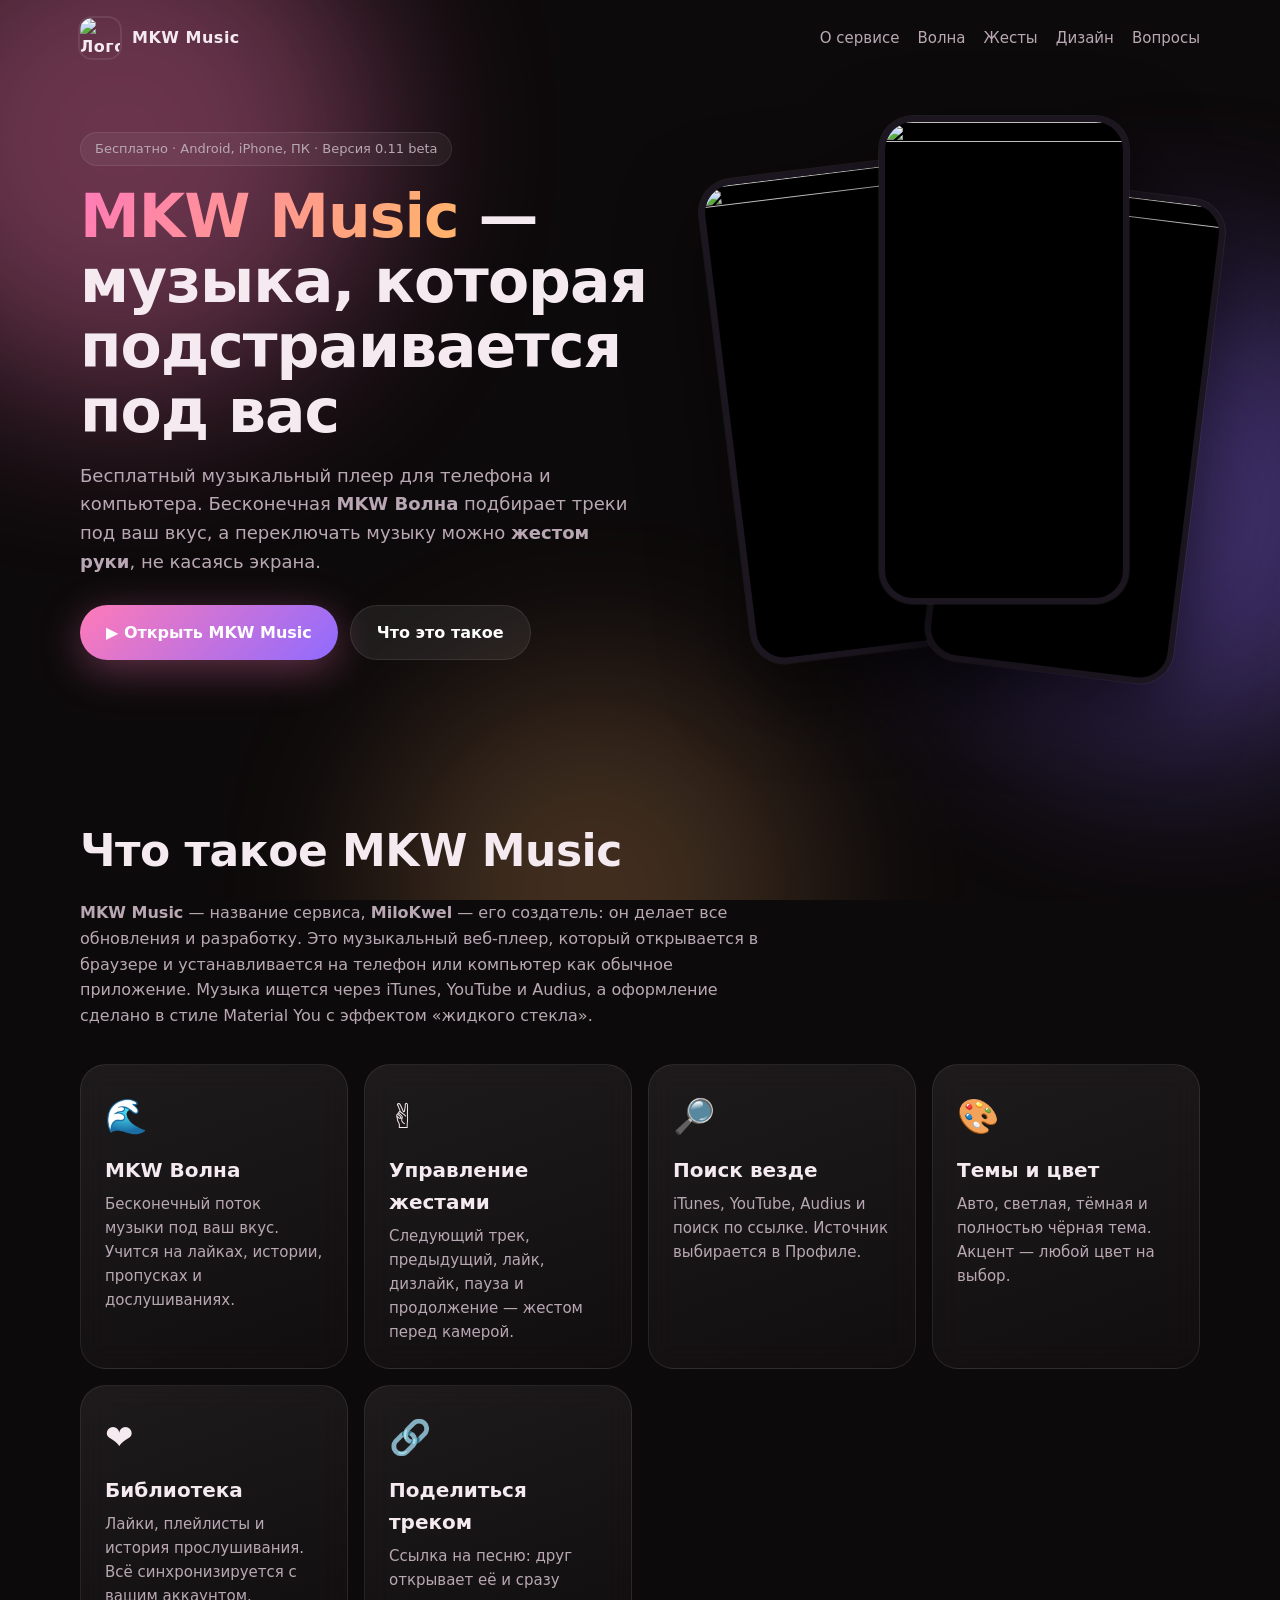
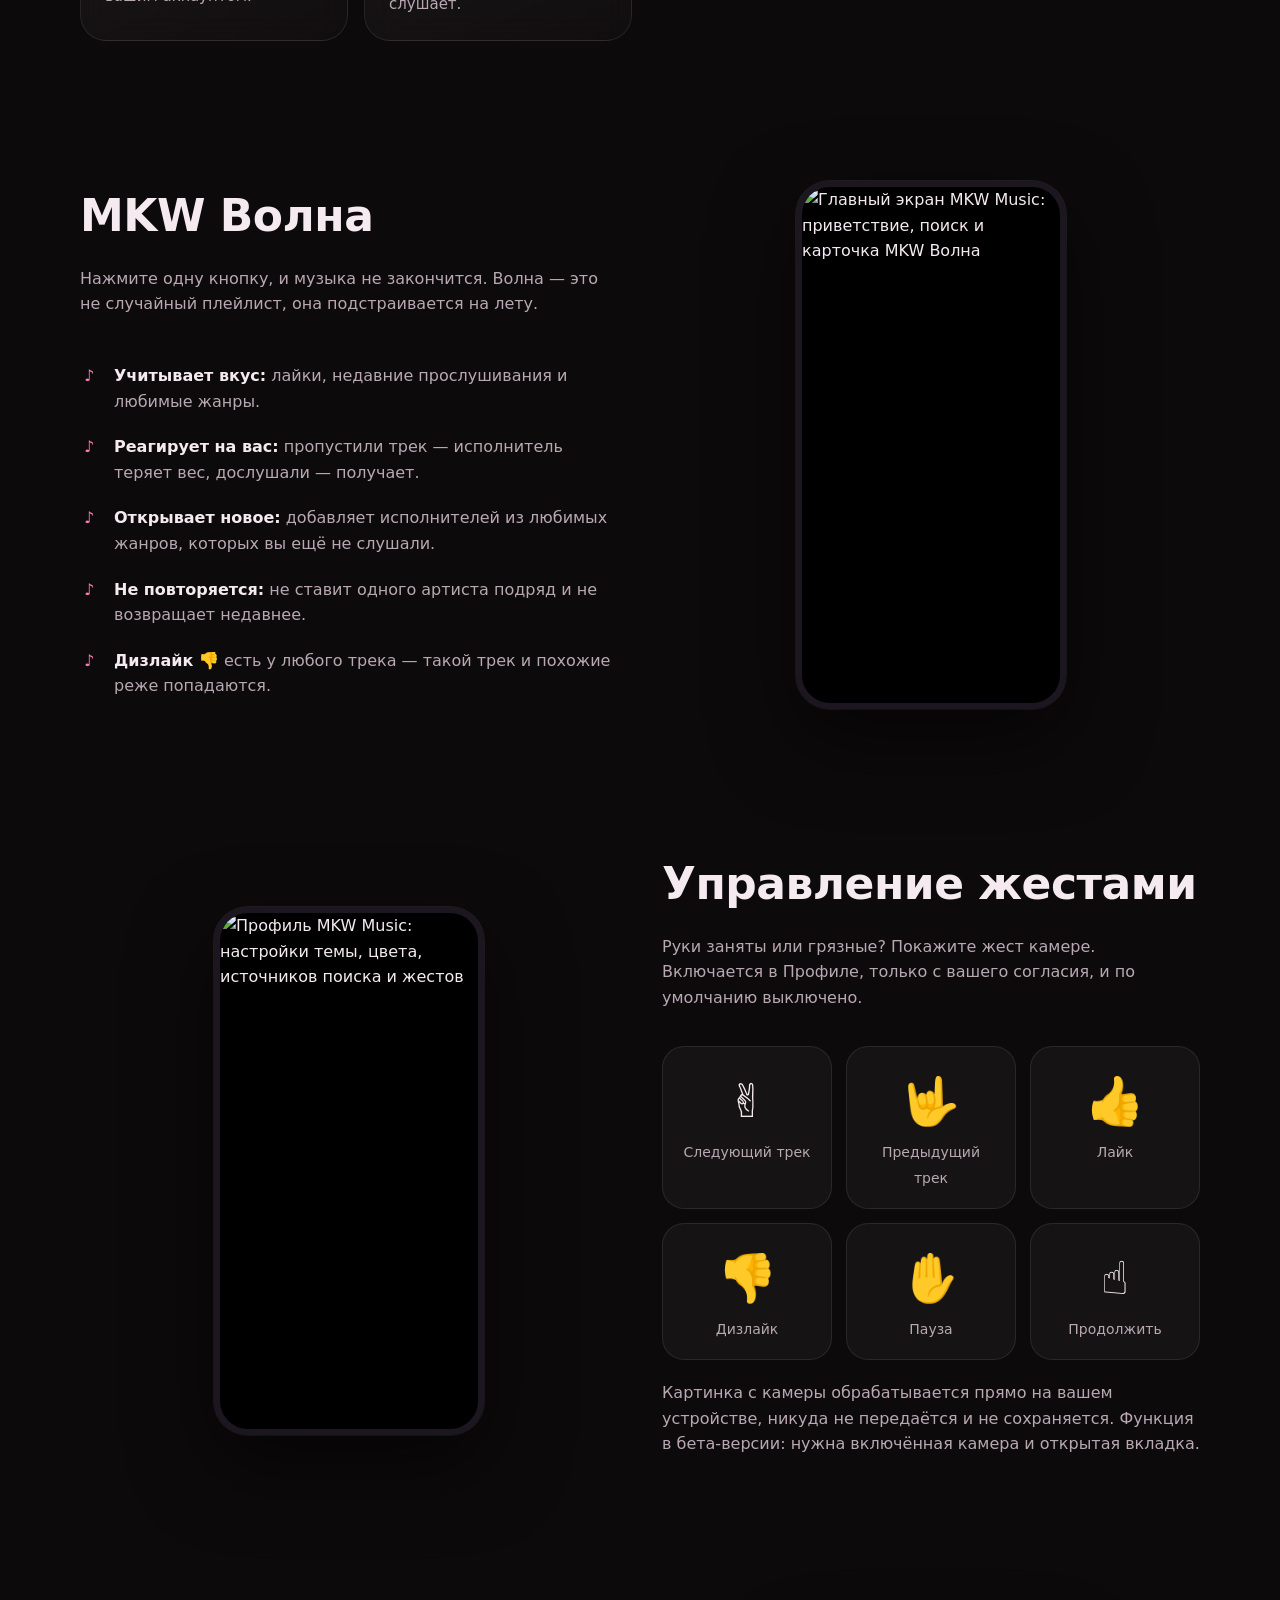
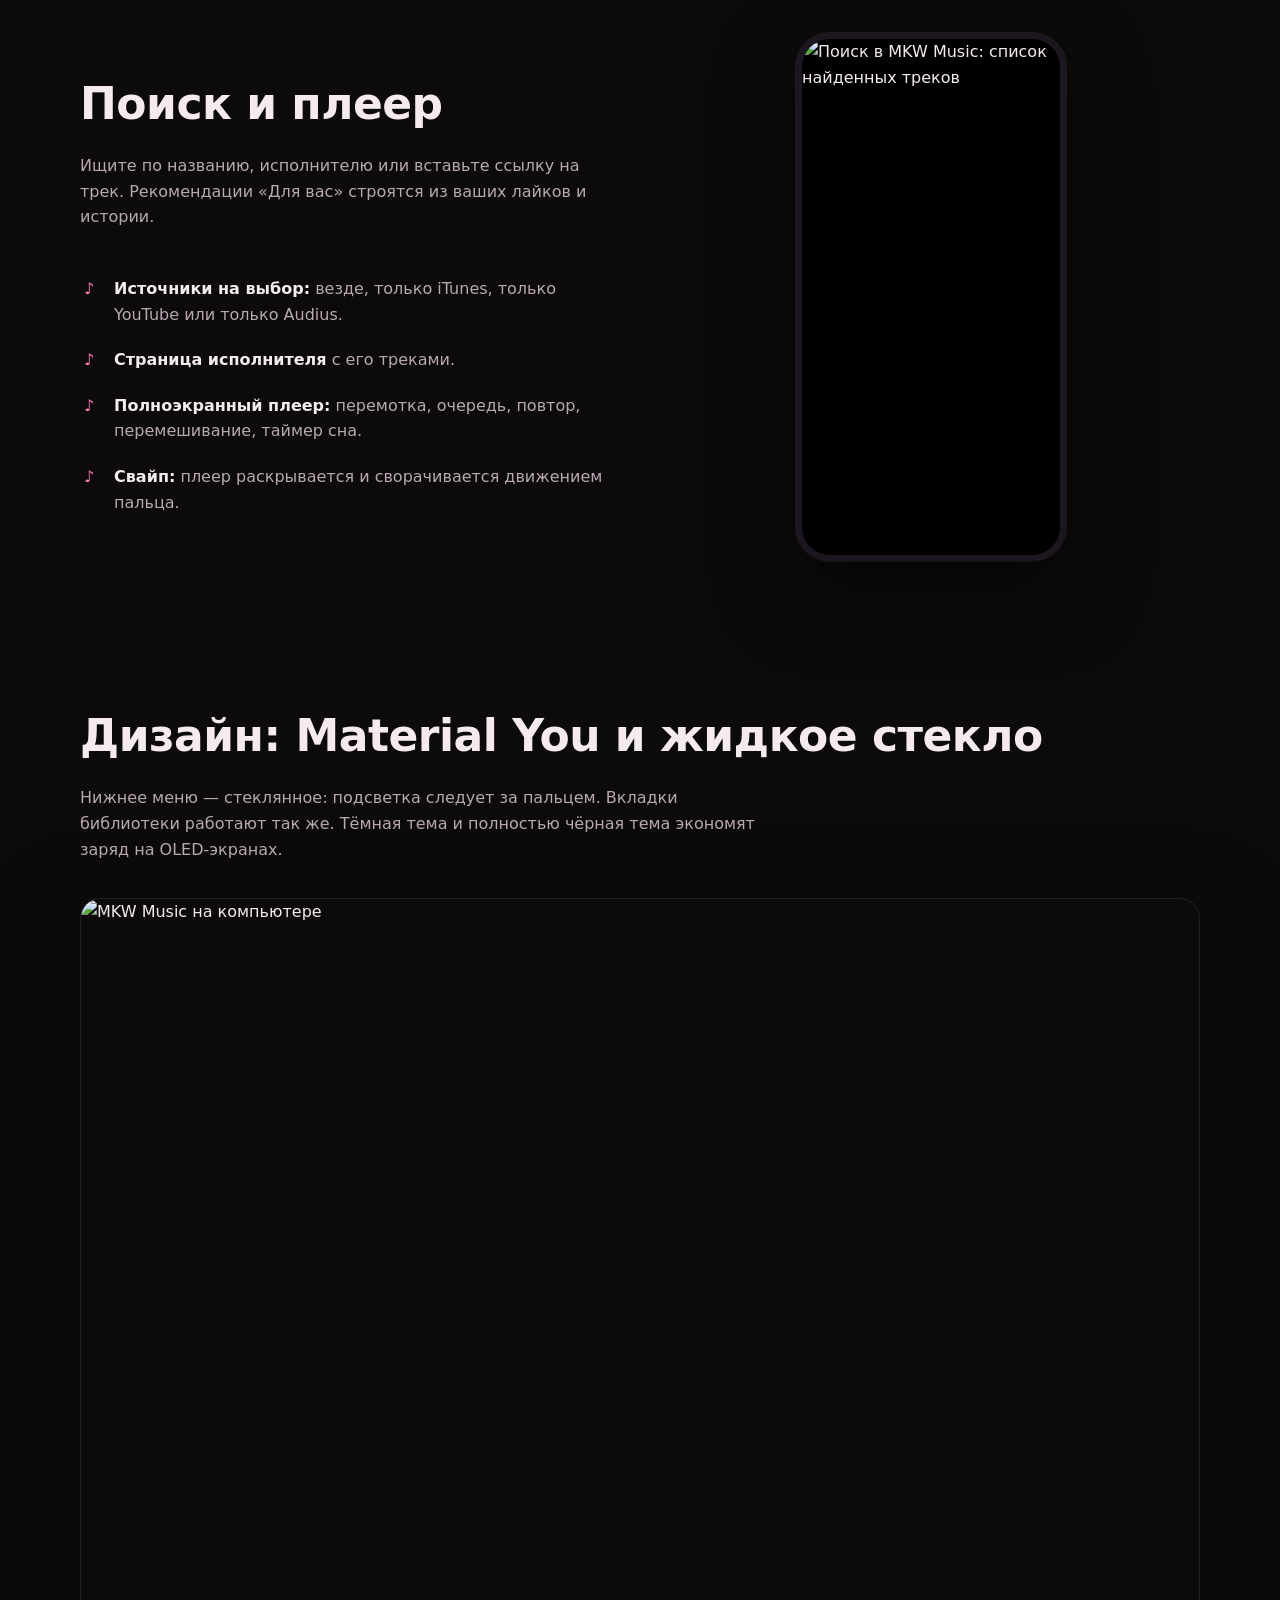
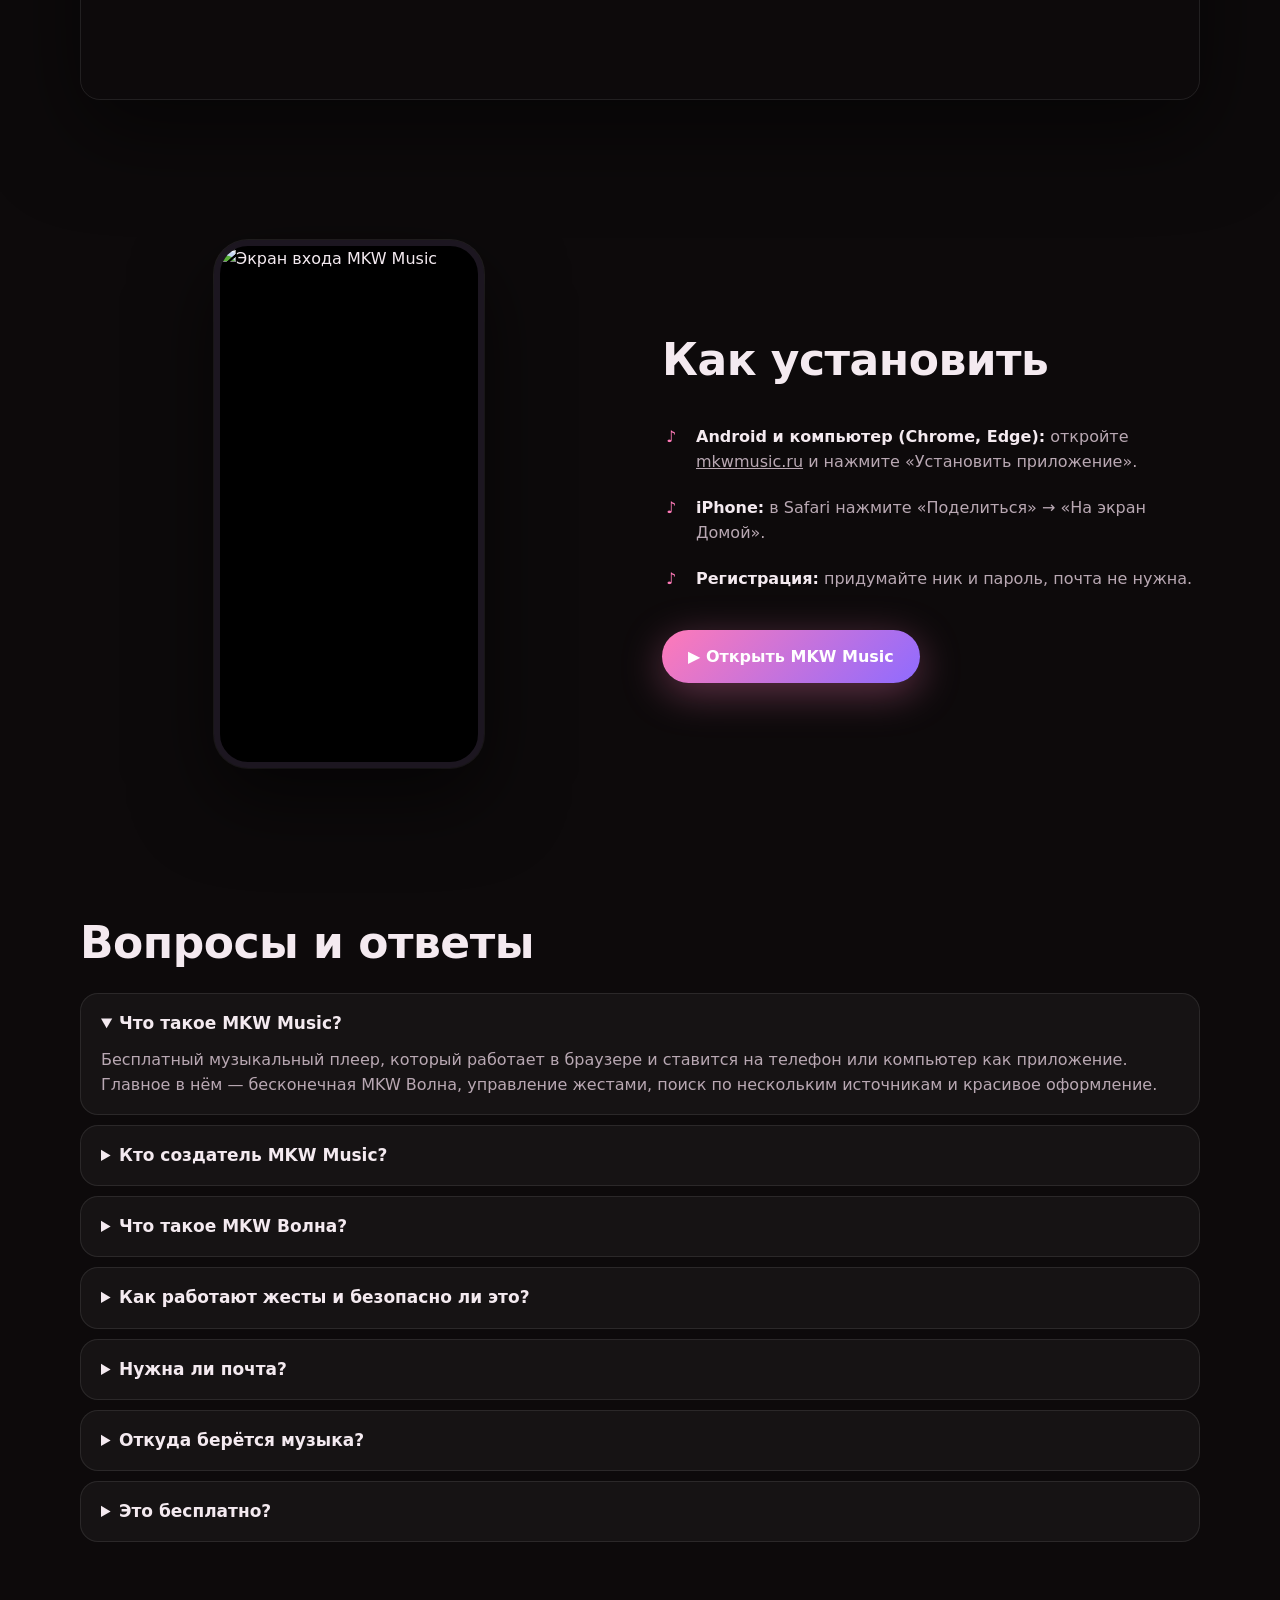
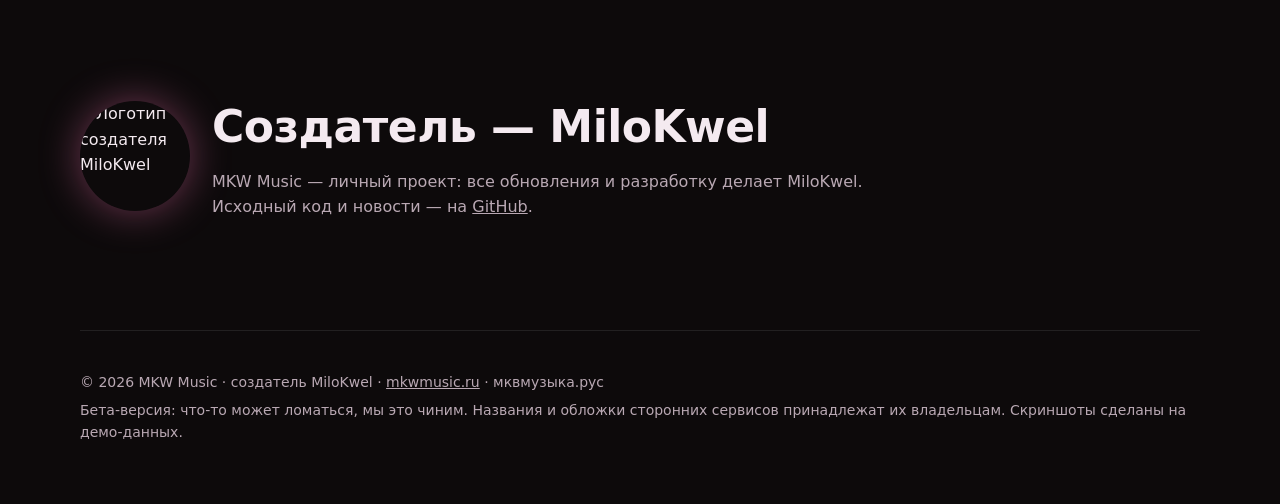
==== index.html @ 7a2e1189 "Add files via upload" ====
<!doctype html>
<html lang="ru">
<head>
<meta charset="utf-8">
<meta name="viewport" content="width=device-width,initial-scale=1">
<title>MKW Music — бесплатный музыкальный плеер с волной под ваш вкус и управлением жестами</title>
<meta name="description" content="MKW Music — бесплатный музыкальный веб-плеер и приложение для телефона и компьютера. MKW Волна подбирает музыку под ваш вкус бесконечно, плеер управляется жестами через камеру, поиск идёт по iTunes, YouTube и Audius. Создатель — MiloKwel.">
<meta name="keywords" content="MKW Music, МКВ Музыка, музыкальный плеер, MKW Волна, управление жестами, бесплатный плеер, музыкальное приложение, MiloKwel">
<meta name="author" content="MiloKwel">
<link rel="canonical" href="https://xn--80adpkcic0dzd.xn--p1acf/">
<meta property="og:type" content="website">
<meta property="og:title" content="MKW Music — музыка под ваш вкус и управление жестами">
<meta property="og:description" content="Бесплатный музыкальный плеер: бесконечная MKW Волна, жесты, темы, поиск по нескольким источникам.">
<meta property="og:image" content="https://xn--80adpkcic0dzd.xn--p1acf/img/logo.jpg">
<meta property="og:locale" content="ru_RU">
<meta name="theme-color" content="#0d0a0b">
<link rel="icon" href="img/logo.jpg">
<script type="application/ld+json">
{"@context":"https://schema.org","@graph":[
{"@type":"SoftwareApplication","name":"MKW Music","alternateName":["МКВ Музыка","MKW Музыка","мквмузыка.рус","mkwmusic.ru"],"applicationCategory":"MultimediaApplication","operatingSystem":"Android, iOS, Windows, macOS, Linux (веб-приложение в браузере)","url":"https://mkwmusic.ru","description":"MKW Music — бесплатный музыкальный плеер для телефона и компьютера: MKW Волна, управление жестами, поиск по iTunes, YouTube и Audius, лайки, плейлисты, история, темы оформления.","offers":{"@type":"Offer","price":"0","priceCurrency":"RUB"},"author":{"@type":"Person","name":"MiloKwel","url":"https://github.com/milokwela"},"inLanguage":"ru"},
{"@type":"WebSite","name":"MKW Music","url":"https://xn--80adpkcic0dzd.xn--p1acf/","inLanguage":"ru"},
{"@type":"FAQPage","mainEntity":[
{"@type":"Question","name":"Что такое MKW Music?","acceptedAnswer":{"@type":"Answer","text":"MKW Music — бесплатный музыкальный плеер, который работает в браузере и устанавливается на телефон или компьютер как приложение. Главные особенности: бесконечная MKW Волна под ваш вкус, управление жестами через камеру, поиск по нескольким источникам и оформление в стиле Material You с эффектом жидкого стекла."}},
{"@type":"Question","name":"Кто создатель MKW Music?","acceptedAnswer":{"@type":"Answer","text":"MKW Music — название сервиса. Его создатель MiloKwel делает все обновления и разработку."}},
{"@type":"Question","name":"Что такое MKW Волна?","acceptedAnswer":{"@type":"Answer","text":"MKW Волна — бесконечный поток музыки, который подстраивается под ваш вкус: учитывает лайки и историю, реагирует на пропуски и дослушивания, открывает новых исполнителей из любимых жанров и не ставит одного артиста подряд. Любой трек можно отметить дизлайком."}},
{"@type":"Question","name":"Как работает управление жестами?","acceptedAnswer":{"@type":"Answer","text":"В Профиле включается переключатель «Жесты» с вашего согласия. Камера работает на вашем устройстве, изображение никуда не передаётся и не сохраняется. Жесты: ✌️ следующий трек, 🤟 предыдущий, 👍 лайк, 👎 дизлайк, ✋ пауза, ☝️ продолжить."}},
{"@type":"Question","name":"Нужна ли почта для регистрации?","acceptedAnswer":{"@type":"Answer","text":"Нет. Достаточно придумать ник и пароль."}},
{"@type":"Question","name":"Откуда берётся музыка?","acceptedAnswer":{"@type":"Answer","text":"MKW Music ищет треки через iTunes (30-секундные фрагменты), YouTube (официальный встроенный плеер) и Audius. Приложение не хранит музыку у себя."}},
{"@type":"Question","name":"Как установить MKW Music на телефон?","acceptedAnswer":{"@type":"Answer","text":"Откройте mkwmusic.ru в браузере и нажмите «Установить приложение». На iPhone: «Поделиться» в Safari → «На экран Домой»."}}
]}]}
</script>
<style>
:root{--bg:#0d0a0b;--card:#17121a;--line:rgba(255,255,255,.09);--tx:#f4eaf0;--mut:#b9a8b3;--p:#ff7ab8;--p2:#8f6bff;--p3:#ffb36b}
*{box-sizing:border-box}html{scroll-behavior:smooth;overflow-x:hidden}
.phones{overflow:visible}
body{margin:0;background:var(--bg);color:var(--tx);font:16px/1.6 system-ui,-apple-system,"Segoe UI",Roboto,sans-serif;overflow-x:hidden}
a{color:inherit}img{max-width:100%;display:block}
.wrap{width:min(1120px,100% - 32px);margin:0 auto}
.blobs{position:fixed;inset:0;z-index:-1;overflow:hidden}
.blobs i{position:absolute;border-radius:50%;filter:blur(90px);opacity:.38;animation:float 18s ease-in-out infinite}
.blobs i:nth-child(1){width:520px;height:520px;background:var(--p);left:-140px;top:-120px}
.blobs i:nth-child(2){width:480px;height:480px;background:var(--p2);right:-140px;top:30vh;animation-delay:-6s}
.blobs i:nth-child(3){width:420px;height:420px;background:var(--p3);left:30vw;bottom:-200px;opacity:.22;animation-delay:-11s}
@keyframes float{50%{transform:translate(40px,-50px) scale(1.12)}}
header.top{display:flex;align-items:center;justify-content:space-between;padding:18px 0}
.brand{display:flex;align-items:center;gap:12px;font-weight:800;letter-spacing:.5px;text-decoration:none}
.brand img{width:40px;height:40px;border-radius:12px;box-shadow:0 0 0 2px var(--line)}
nav a{margin-left:18px;color:var(--mut);text-decoration:none;font-size:15px}nav a:hover{color:var(--tx)}
.btn{display:inline-flex;align-items:center;gap:8px;padding:14px 26px;border-radius:999px;background:linear-gradient(135deg,var(--p),var(--p2));color:#fff;font-weight:700;text-decoration:none;box-shadow:0 10px 40px rgba(255,122,184,.35);transition:transform .2s,box-shadow .2s}
.btn:hover{transform:translateY(-2px) scale(1.02)}
.btn.ghost{background:rgba(255,255,255,.07);box-shadow:none;border:1px solid var(--line)}
.hero{display:grid;grid-template-columns:1.1fr .9fr;gap:40px;align-items:center;padding:40px 0 70px}
.tag{display:inline-block;padding:6px 14px;border-radius:999px;border:1px solid var(--line);background:rgba(255,255,255,.05);color:var(--mut);font-size:13px;margin-bottom:18px}
h1{font-size:clamp(34px,5.4vw,60px);line-height:1.08;margin:0 0 18px;letter-spacing:-1px}
h1 span{background:linear-gradient(120deg,var(--p),var(--p3),var(--p2));-webkit-background-clip:text;background-clip:text;color:transparent;background-size:200% 100%;animation:shine 6s linear infinite}
@keyframes shine{to{background-position:200% 0}}
.lead{font-size:18px;color:var(--mut);max-width:560px}
.cta{display:flex;gap:12px;flex-wrap:wrap;margin-top:28px}
.phones{position:relative;height:560px}
.phone{position:absolute;width:250px;border-radius:34px;border:6px solid #1c1620;box-shadow:0 30px 80px rgba(0,0,0,.6),0 0 0 1px var(--line);overflow:hidden;background:#000}
.phone img{width:100%;height:auto}
.phones .p1{left:2%;top:50px;transform:rotate(-7deg);animation:bob 7s ease-in-out infinite}
.phones .p2{left:34%;top:0;z-index:2;animation:bob 7s ease-in-out -2s infinite}
.phones .p3{right:0;top:70px;transform:rotate(7deg);animation:bob 7s ease-in-out -4s infinite}
@keyframes bob{50%{translate:0 -14px}}
section{padding:70px 0}
h2{font-size:clamp(28px,4vw,44px);margin:0 0 14px;letter-spacing:-.5px}
.sub{color:var(--mut);max-width:680px;margin:0 0 36px}
.grid{display:grid;grid-template-columns:repeat(auto-fit,minmax(250px,1fr));gap:16px}
.card{background:linear-gradient(160deg,rgba(255,255,255,.07),rgba(255,255,255,.02));border:1px solid var(--line);border-radius:26px;padding:24px;backdrop-filter:blur(14px);transition:transform .25s,border-color .25s}
.card:hover{transform:translateY(-6px);border-color:rgba(255,122,184,.5)}
.card .ic{font-size:34px;margin-bottom:10px}
.card h3{margin:0 0 6px;font-size:20px}.card p{margin:0;color:var(--mut);font-size:15px}
.split{display:grid;grid-template-columns:1fr 1fr;gap:44px;align-items:center}
.split.rev .shot{order:-1}
.shot{display:flex;justify-content:center}
.shot .phone{position:relative;width:270px}
.list{padding:0;margin:18px 0 0;list-style:none}
.list li{padding:10px 0 10px 34px;position:relative;color:var(--mut)}
.list li b{color:var(--tx)}
.list li::before{content:"♪";position:absolute;left:4px;color:var(--p);font-weight:800}
.gest{display:grid;grid-template-columns:repeat(auto-fit,minmax(150px,1fr));gap:14px;margin-top:22px}
.g{border:1px solid var(--line);border-radius:22px;padding:18px;text-align:center;background:rgba(255,255,255,.04)}
.g em{display:block;font-style:normal;font-size:46px;animation:wave 2.6s ease-in-out infinite}
.g:nth-child(2) em{animation-delay:-.4s}.g:nth-child(3) em{animation-delay:-.8s}.g:nth-child(4) em{animation-delay:-1.2s}.g:nth-child(5) em{animation-delay:-1.6s}.g:nth-child(6) em{animation-delay:-2s}
@keyframes wave{0%,100%{transform:rotate(-8deg) scale(1)}50%{transform:rotate(10deg) scale(1.18)}}
.g span{color:var(--mut);font-size:14px}
.desk{border-radius:20px;border:1px solid var(--line);box-shadow:0 30px 90px rgba(0,0,0,.55);overflow:hidden}
.eq{display:inline-flex;gap:4px;height:26px;align-items:flex-end;margin-left:10px}
.eq i{width:5px;background:var(--p);border-radius:3px;animation:eq 1s ease-in-out infinite}
.eq i:nth-child(2){animation-delay:-.3s}.eq i:nth-child(3){animation-delay:-.6s}.eq i:nth-child(4){animation-delay:-.15s}
@keyframes eq{0%,100%{height:6px}50%{height:26px}}
details{border:1px solid var(--line);border-radius:18px;padding:16px 20px;background:rgba(255,255,255,.04);margin-bottom:10px}
summary{cursor:pointer;font-weight:700;font-size:17px}details p{color:var(--mut);margin:10px 0 0}
.creator{display:flex;gap:22px;align-items:center;flex-wrap:wrap}
.creator img{width:110px;height:110px;border-radius:50%;box-shadow:0 0 40px rgba(255,122,184,.4)}
footer{padding:40px 0 60px;color:var(--mut);font-size:14px;border-top:1px solid var(--line);margin-top:40px}
.js .rv{opacity:0;transform:translateY(30px);transition:opacity .8s,transform .8s}
.js .rv.in{opacity:1;transform:none}
@media(max-width:860px){.phones{height:480px;overflow:hidden;border-radius:30px}.phones .p1{left:-4%}.phones .p3{right:-4%}.hero,.split{grid-template-columns:1fr}.split.rev .shot{order:0}.phones{height:480px}.phone{width:200px}nav{display:none}}
@media(prefers-reduced-motion:reduce){*{animation:none!important;transition:none!important}}
</style>
</head>
<body>
<div class="blobs" aria-hidden="true"><i></i><i></i><i></i></div>
<div class="wrap">
<header class="top">
  <a class="brand" href="#top"><img src="img/logo.jpg" alt="Логотип MKW Music">MKW Music</a>
  <nav><a href="#about">О сервисе</a><a href="#wave">Волна</a><a href="#gestures">Жесты</a><a href="#design">Дизайн</a><a href="#faq">Вопросы</a></nav>
</header>

<main id="top">
<div class="hero">
  <div>
    <span class="tag">Бесплатно · Android, iPhone, ПК · Версия 0.11 beta</span>
    <h1><span>MKW Music</span> — музыка, которая подстраивается под вас</h1>
    <p class="lead">Бесплатный музыкальный плеер для телефона и компьютера. Бесконечная <b>MKW Волна</b> подбирает треки под ваш вкус, а переключать музыку можно <b>жестом руки</b>, не касаясь экрана.</p>
    <div class="cta">
      <a class="btn" href="https://mkwmusic.ru">▶ Открыть MKW Music</a>
      <a class="btn ghost" href="#about">Что это такое</a>
    </div>
  </div>
  <div class="phones" aria-hidden="true">
    <div class="phone p1"><img src="img/library.webp" alt="" width="420" height="840"></div>
    <div class="phone p2"><img src="img/player.webp" alt="" width="420" height="840"></div>
    <div class="phone p3"><img src="img/black.webp" alt="" width="420" height="840"></div>
  </div>
</div>

<section id="about" class="rv">
  <h2>Что такое MKW Music</h2>
  <p class="sub"><b>MKW Music</b> — название сервиса, <b>MiloKwel</b> — его создатель: он делает все обновления и разработку. Это музыкальный веб-плеер, который открывается в браузере и устанавливается на телефон или компьютер как обычное приложение. Музыка ищется через iTunes, YouTube и Audius, а оформление сделано в стиле Material You с эффектом «жидкого стекла».</p>
  <div class="grid">
    <div class="card"><div class="ic">🌊</div><h3>MKW Волна</h3><p>Бесконечный поток музыки под ваш вкус. Учится на лайках, истории, пропусках и дослушиваниях.</p></div>
    <div class="card"><div class="ic">✌️</div><h3>Управление жестами</h3><p>Следующий трек, предыдущий, лайк, дизлайк, пауза и продолжение — жестом перед камерой.</p></div>
    <div class="card"><div class="ic">🔎</div><h3>Поиск везде</h3><p>iTunes, YouTube, Audius и поиск по ссылке. Источник выбирается в Профиле.</p></div>
    <div class="card"><div class="ic">🎨</div><h3>Темы и цвет</h3><p>Авто, светлая, тёмная и полностью чёрная тема. Акцент — любой цвет на выбор.</p></div>
    <div class="card"><div class="ic">❤️</div><h3>Библиотека</h3><p>Лайки, плейлисты и история прослушивания. Всё синхронизируется с вашим аккаунтом.</p></div>
    <div class="card"><div class="ic">🔗</div><h3>Поделиться треком</h3><p>Ссылка на песню: друг открывает её и сразу слушает.</p></div>
  </div>
</section>

<section id="wave" class="split">
  <div class="rv">
    <h2>MKW Волна<span class="eq" aria-hidden="true"><i></i><i></i><i></i><i></i></span></h2>
    <p class="sub">Нажмите одну кнопку, и музыка не закончится. Волна — это не случайный плейлист, она подстраивается на лету.</p>
    <ul class="list">
      <li><b>Учитывает вкус:</b> лайки, недавние прослушивания и любимые жанры.</li>
      <li><b>Реагирует на вас:</b> пропустили трек — исполнитель теряет вес, дослушали — получает.</li>
      <li><b>Открывает новое:</b> добавляет исполнителей из любимых жанров, которых вы ещё не слушали.</li>
      <li><b>Не повторяется:</b> не ставит одного артиста подряд и не возвращает недавнее.</li>
      <li><b>Дизлайк 👎</b> есть у любого трека — такой трек и похожие реже попадаются.</li>
    </ul>
  </div>
  <div class="shot rv"><div class="phone"><img src="img/home.webp" alt="Главный экран MKW Music: приветствие, поиск и карточка MKW Волна" width="420" height="840" loading="lazy"></div></div>
</section>

<section id="gestures" class="split rev">
  <div class="rv">
    <h2>Управление жестами</h2>
    <p class="sub">Руки заняты или грязные? Покажите жест камере. Включается в Профиле, только с вашего согласия, и по умолчанию выключено.</p>
    <div class="gest">
      <div class="g"><em>✌️</em><span>Следующий трек</span></div>
      <div class="g"><em>🤟</em><span>Предыдущий трек</span></div>
      <div class="g"><em>👍</em><span>Лайк</span></div>
      <div class="g"><em>👎</em><span>Дизлайк</span></div>
      <div class="g"><em>✋</em><span>Пауза</span></div>
      <div class="g"><em>☝️</em><span>Продолжить</span></div>
    </div>
    <p class="sub" style="margin-top:20px">Картинка с камеры обрабатывается прямо на вашем устройстве, никуда не передаётся и не сохраняется. Функция в бета-версии: нужна включённая камера и открытая вкладка.</p>
  </div>
  <div class="shot rv"><div class="phone"><img src="img/profile.webp" alt="Профиль MKW Music: настройки темы, цвета, источников поиска и жестов" width="420" height="840" loading="lazy"></div></div>
</section>

<section id="search" class="split">
  <div class="rv">
    <h2>Поиск и плеер</h2>
    <p class="sub">Ищите по названию, исполнителю или вставьте ссылку на трек. Рекомендации «Для вас» строятся из ваших лайков и истории.</p>
    <ul class="list">
      <li><b>Источники на выбор:</b> везде, только iTunes, только YouTube или только Audius.</li>
      <li><b>Страница исполнителя</b> с его треками.</li>
      <li><b>Полноэкранный плеер:</b> перемотка, очередь, повтор, перемешивание, таймер сна.</li>
      <li><b>Свайп:</b> плеер раскрывается и сворачивается движением пальца.</li>
    </ul>
  </div>
  <div class="shot rv"><div class="phone"><img src="img/search.webp" alt="Поиск в MKW Music: список найденных треков" width="420" height="840" loading="lazy"></div></div>
</section>

<section id="design" class="rv">
  <h2>Дизайн: Material You и жидкое стекло</h2>
  <p class="sub">Нижнее меню — стеклянное: подсветка следует за пальцем. Вкладки библиотеки работают так же. Тёмная тема и полностью чёрная тема экономят заряд на OLED-экранах.</p>
  <div class="desk"><img src="img/desktop.webp" alt="MKW Music на компьютере" width="1280" height="800" loading="lazy"></div>
</section>

<section id="install" class="split rev">
  <div class="rv">
    <h2>Как установить</h2>
    <ul class="list">
      <li><b>Android и компьютер (Chrome, Edge):</b> откройте <a href="https://mkwmusic.ru">mkwmusic.ru</a> и нажмите «Установить приложение».</li>
      <li><b>iPhone:</b> в Safari нажмите «Поделиться» → «На экран Домой».</li>
      <li><b>Регистрация:</b> придумайте ник и пароль, почта не нужна.</li>
    </ul>
    <div class="cta"><a class="btn" href="https://mkwmusic.ru">▶ Открыть MKW Music</a></div>
  </div>
  <div class="shot rv"><div class="phone"><img src="img/auth.webp" alt="Экран входа MKW Music" width="420" height="840" loading="lazy"></div></div>
</section>

<section id="faq" class="rv">
  <h2>Вопросы и ответы</h2>
  <details open><summary>Что такое MKW Music?</summary><p>Бесплатный музыкальный плеер, который работает в браузере и ставится на телефон или компьютер как приложение. Главное в нём — бесконечная MKW Волна, управление жестами, поиск по нескольким источникам и красивое оформление.</p></details>
  <details><summary>Кто создатель MKW Music?</summary><p>MKW Music — название сервиса. Создатель MiloKwel делает все обновления и разработку.</p></details>
  <details><summary>Что такое MKW Волна?</summary><p>Бесконечный поток музыки, который подстраивается под ваш вкус: учитывает лайки и историю, реагирует на пропуски и дослушивания, открывает новых исполнителей из любимых жанров.</p></details>
  <details><summary>Как работают жесты и безопасно ли это?</summary><p>Включаются в Профиле после вашего согласия. Камера работает на вашем устройстве, изображение никуда не передаётся и не сохраняется.</p></details>
  <details><summary>Нужна ли почта?</summary><p>Нет, достаточно ника и пароля.</p></details>
  <details><summary>Откуда берётся музыка?</summary><p>Поиск идёт через iTunes (30-секундные фрагменты), YouTube (официальный встроенный плеер) и Audius. MKW Music не хранит музыку у себя.</p></details>
  <details><summary>Это бесплатно?</summary><p>Да, пользоваться MKW Music можно бесплатно.</p></details>
</section>

<section class="rv">
  <div class="creator">
    <img src="img/logo.jpg" alt="Логотип создателя MiloKwel" width="110" height="110" loading="lazy">
    <div><h2 style="margin:0 0 6px">Создатель — MiloKwel</h2><p class="sub" style="margin:0">MKW Music — личный проект: все обновления и разработку делает MiloKwel. Исходный код и новости — на <a href="https://github.com/milokwela">GitHub</a>.</p></div>
  </div>
</section>
</main>

<footer>
  <div>© 2026 MKW Music · создатель MiloKwel · <a href="https://mkwmusic.ru">mkwmusic.ru</a> · мквмузыка.рус</div>
  <div style="margin-top:6px">Бета-версия: что-то может ломаться, мы это чиним. Названия и обложки сторонних сервисов принадлежат их владельцам. Скриншоты сделаны на демо-данных.</div>
</footer>
</div>
<script>
document.documentElement.classList.add('js');
try{var io=new IntersectionObserver(function(e){e.forEach(function(x){if(x.isIntersecting){x.target.classList.add('in');io.unobserve(x.target)}})},{threshold:.12});document.querySelectorAll('.rv').forEach(function(n){io.observe(n)})}catch(e){document.querySelectorAll('.rv').forEach(function(n){n.classList.add('in')})}
</script>
</body>
</html>
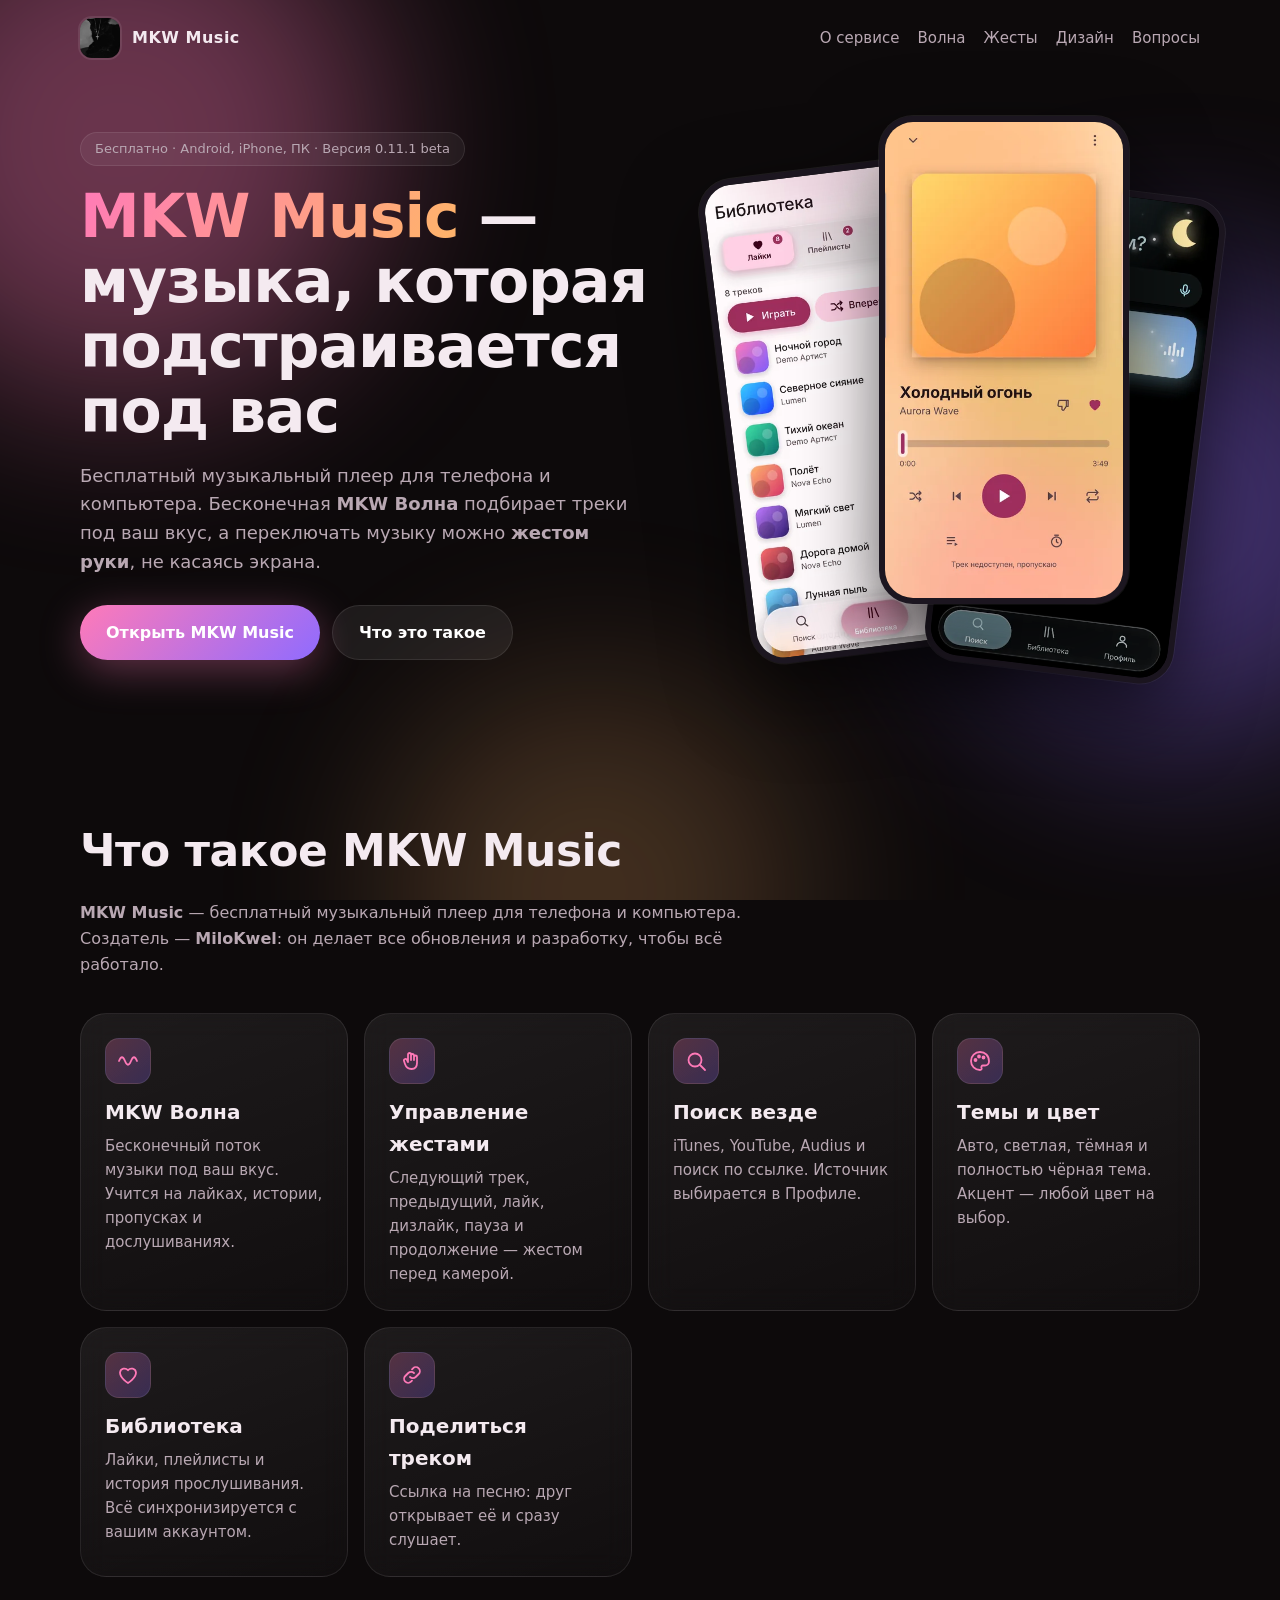
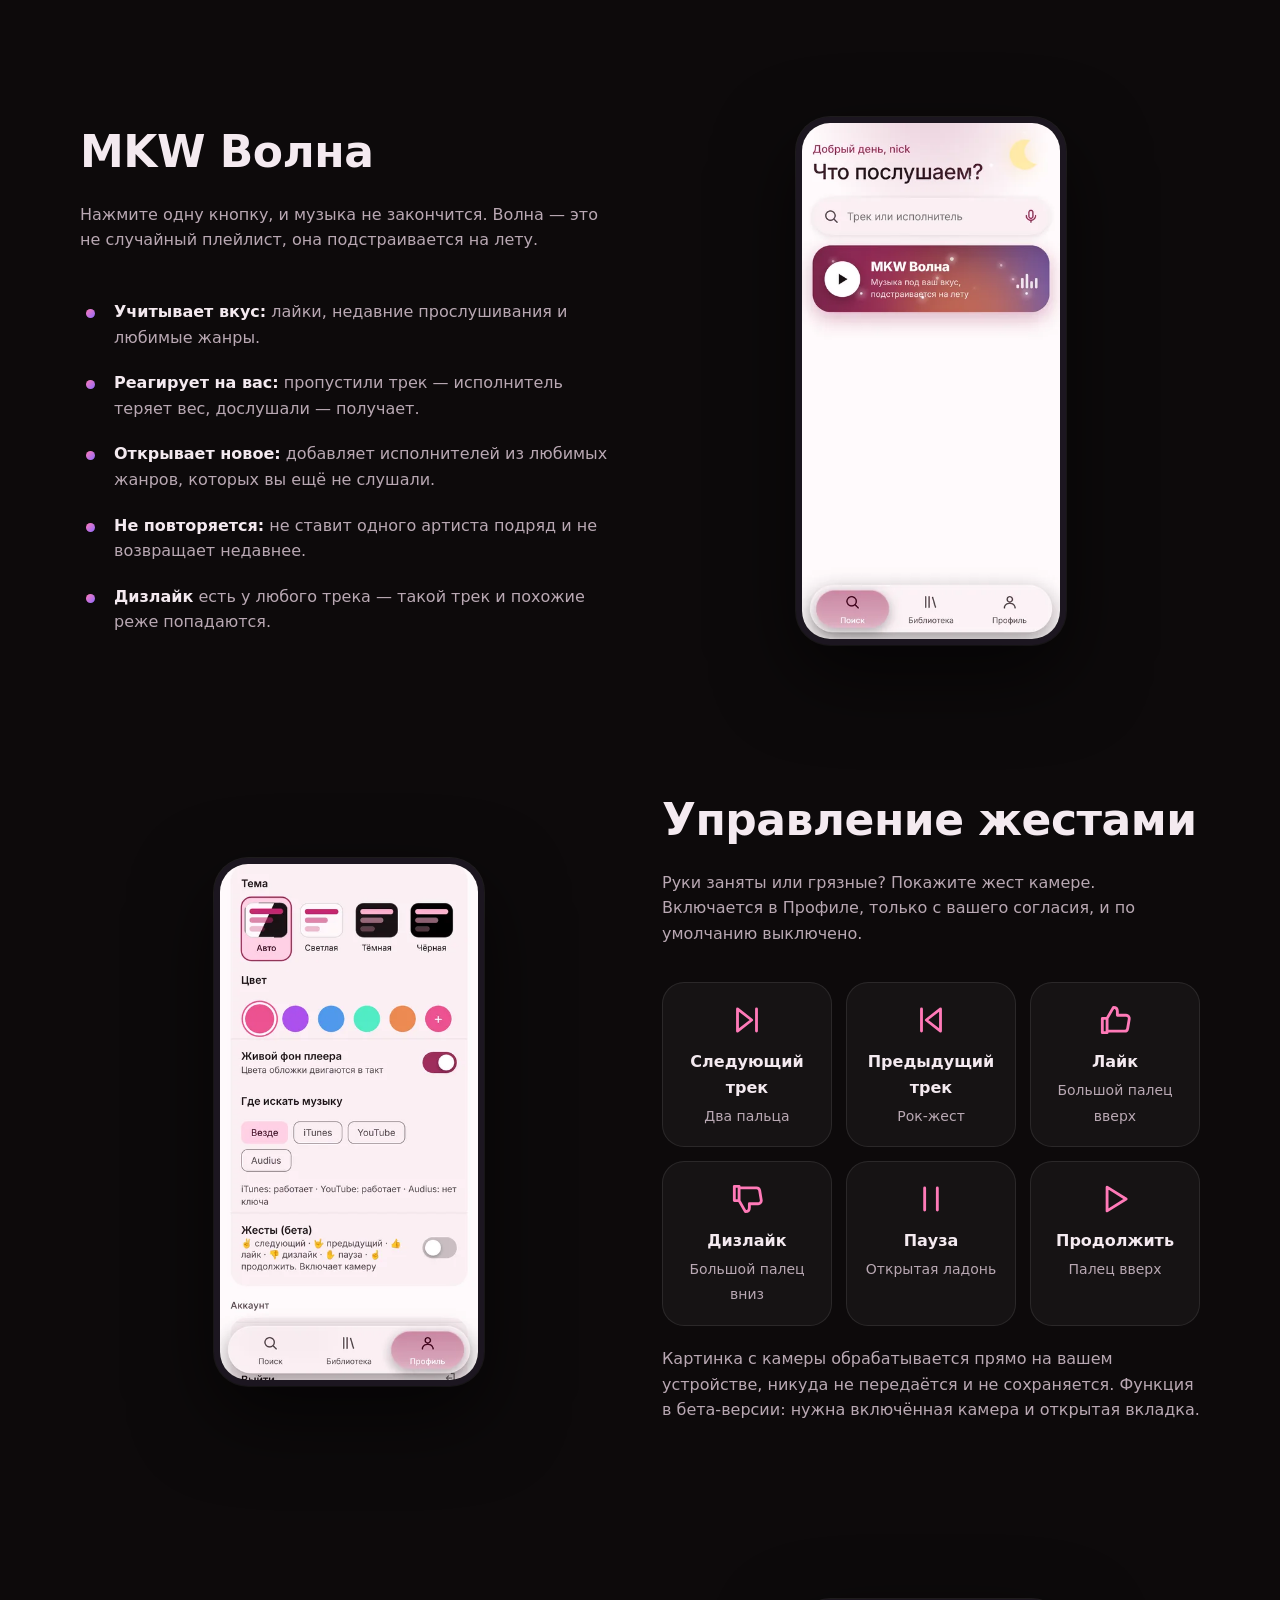
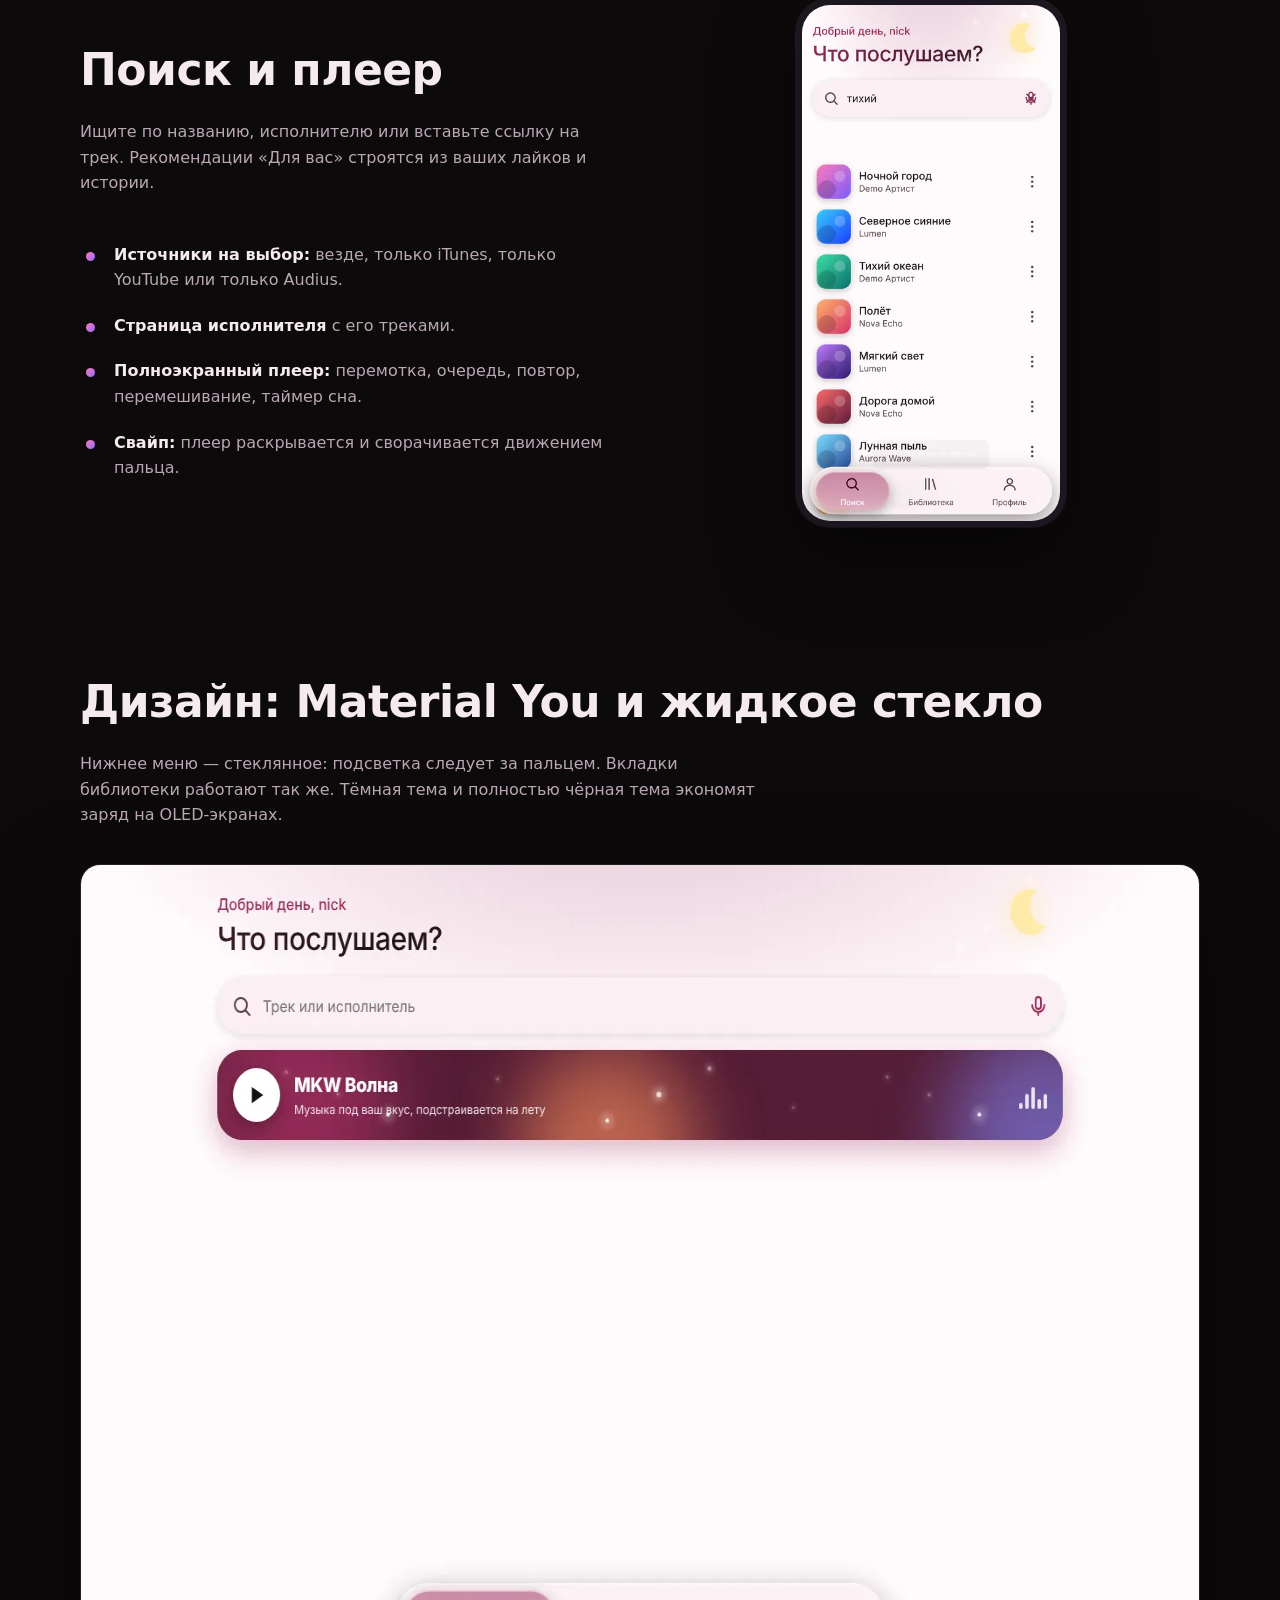
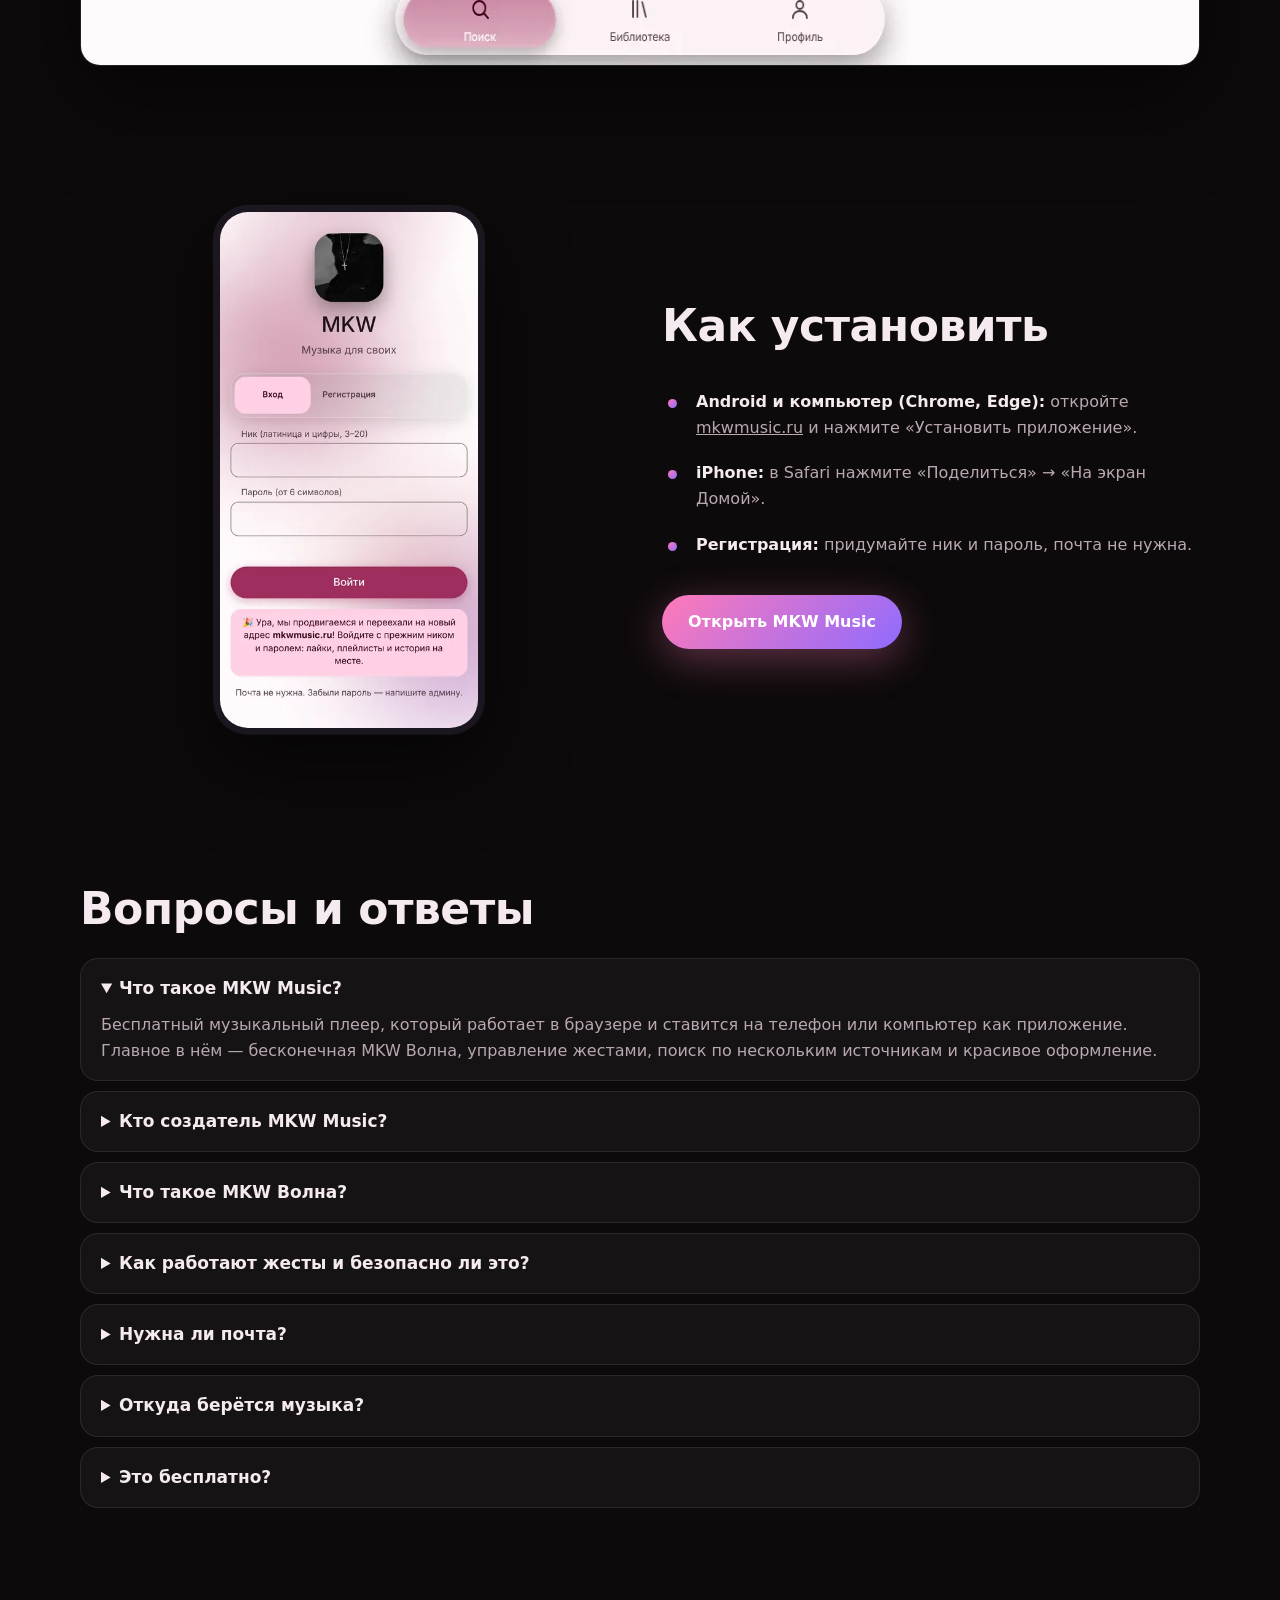
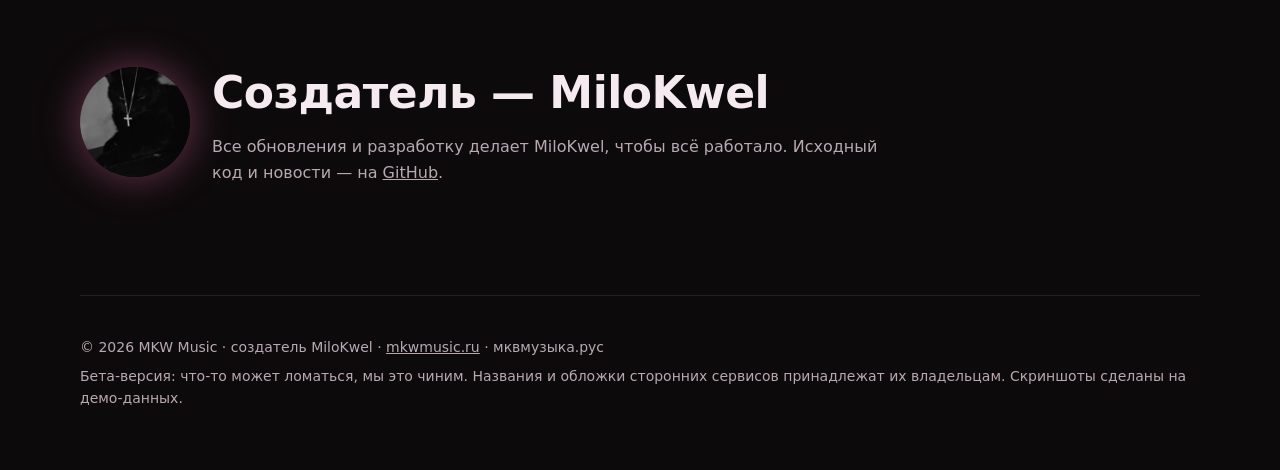
==== commit 44f4a2ef: "Add files via upload" ====
--- a/index.html
+++ b/index.html
@@ -11,19 +11,19 @@
 <meta property="og:type" content="website">
 <meta property="og:title" content="MKW Music — музыка под ваш вкус и управление жестами">
 <meta property="og:description" content="Бесплатный музыкальный плеер: бесконечная MKW Волна, жесты, темы, поиск по нескольким источникам.">
-<meta property="og:image" content="https://xn--80adpkcic0dzd.xn--p1acf/img/logo.jpg">
+<meta property="og:image" content="https://xn--80adpkcic0dzd.xn--p1acf/logo.jpg">
 <meta property="og:locale" content="ru_RU">
 <meta name="theme-color" content="#0d0a0b">
-<link rel="icon" href="img/logo.jpg">
+<link rel="icon" href="logo.jpg">
 <script type="application/ld+json">
 {"@context":"https://schema.org","@graph":[
 {"@type":"SoftwareApplication","name":"MKW Music","alternateName":["МКВ Музыка","MKW Музыка","мквмузыка.рус","mkwmusic.ru"],"applicationCategory":"MultimediaApplication","operatingSystem":"Android, iOS, Windows, macOS, Linux (веб-приложение в браузере)","url":"https://mkwmusic.ru","description":"MKW Music — бесплатный музыкальный плеер для телефона и компьютера: MKW Волна, управление жестами, поиск по iTunes, YouTube и Audius, лайки, плейлисты, история, темы оформления.","offers":{"@type":"Offer","price":"0","priceCurrency":"RUB"},"author":{"@type":"Person","name":"MiloKwel","url":"https://github.com/milokwela"},"inLanguage":"ru"},
 {"@type":"WebSite","name":"MKW Music","url":"https://xn--80adpkcic0dzd.xn--p1acf/","inLanguage":"ru"},
 {"@type":"FAQPage","mainEntity":[
 {"@type":"Question","name":"Что такое MKW Music?","acceptedAnswer":{"@type":"Answer","text":"MKW Music — бесплатный музыкальный плеер, который работает в браузере и устанавливается на телефон или компьютер как приложение. Главные особенности: бесконечная MKW Волна под ваш вкус, управление жестами через камеру, поиск по нескольким источникам и оформление в стиле Material You с эффектом жидкого стекла."}},
-{"@type":"Question","name":"Кто создатель MKW Music?","acceptedAnswer":{"@type":"Answer","text":"MKW Music — название сервиса. Его создатель MiloKwel делает все обновления и разработку."}},
+{"@type":"Question","name":"Кто создатель MKW Music?","acceptedAnswer":{"@type":"Answer","text":"MKW Music — музыкальный плеер. Его создатель MiloKwel делает все обновления и разработку, чтобы всё работало."}},
 {"@type":"Question","name":"Что такое MKW Волна?","acceptedAnswer":{"@type":"Answer","text":"MKW Волна — бесконечный поток музыки, который подстраивается под ваш вкус: учитывает лайки и историю, реагирует на пропуски и дослушивания, открывает новых исполнителей из любимых жанров и не ставит одного артиста подряд. Любой трек можно отметить дизлайком."}},
-{"@type":"Question","name":"Как работает управление жестами?","acceptedAnswer":{"@type":"Answer","text":"В Профиле включается переключатель «Жесты» с вашего согласия. Камера работает на вашем устройстве, изображение никуда не передаётся и не сохраняется. Жесты: ✌️ следующий трек, 🤟 предыдущий, 👍 лайк, 👎 дизлайк, ✋ пауза, ☝️ продолжить."}},
+{"@type":"Question","name":"Как работает управление жестами?","acceptedAnswer":{"@type":"Answer","text":"В Профиле включается переключатель «Жесты» с вашего согласия. Камера работает на вашем устройстве, изображение никуда не передаётся и не сохраняется. Жесты: два пальца — следующий трек, рок-жест — предыдущий, большой палец вверх — лайк, вниз — дизлайк, открытая ладонь — пауза, палец вверх — продолжить."}},
 {"@type":"Question","name":"Нужна ли почта для регистрации?","acceptedAnswer":{"@type":"Answer","text":"Нет. Достаточно придумать ник и пароль."}},
 {"@type":"Question","name":"Откуда берётся музыка?","acceptedAnswer":{"@type":"Answer","text":"MKW Music ищет треки через iTunes (30-секундные фрагменты), YouTube (официальный встроенный плеер) и Audius. Приложение не хранит музыку у себя."}},
 {"@type":"Question","name":"Как установить MKW Music на телефон?","acceptedAnswer":{"@type":"Answer","text":"Откройте mkwmusic.ru в браузере и нажмите «Установить приложение». На iPhone: «Поделиться» в Safari → «На экран Домой»."}}
@@ -69,7 +69,10 @@
 .grid{display:grid;grid-template-columns:repeat(auto-fit,minmax(250px,1fr));gap:16px}
 .card{background:linear-gradient(160deg,rgba(255,255,255,.07),rgba(255,255,255,.02));border:1px solid var(--line);border-radius:26px;padding:24px;backdrop-filter:blur(14px);transition:transform .25s,border-color .25s}
 .card:hover{transform:translateY(-6px);border-color:rgba(255,122,184,.5)}
-.card .ic{font-size:34px;margin-bottom:10px}
+.card .ic{width:46px;height:46px;border-radius:14px;display:grid;place-items:center;margin-bottom:12px;background:linear-gradient(135deg,rgba(255,122,184,.25),rgba(143,107,255,.25));border:1px solid var(--line)}
+.sv{width:24px;height:24px;fill:none;stroke:var(--p);stroke-width:1.8;stroke-linecap:round;stroke-linejoin:round}
+.g .sv{width:38px;height:38px;margin:0 auto 10px;display:block;animation:wave 2.6s ease-in-out infinite}
+.g b{display:block;margin-bottom:2px}
 .card h3{margin:0 0 6px;font-size:20px}.card p{margin:0;color:var(--mut);font-size:15px}
 .split{display:grid;grid-template-columns:1fr 1fr;gap:44px;align-items:center}
 .split.rev .shot{order:-1}
@@ -78,11 +81,11 @@
 .list{padding:0;margin:18px 0 0;list-style:none}
 .list li{padding:10px 0 10px 34px;position:relative;color:var(--mut)}
 .list li b{color:var(--tx)}
-.list li::before{content:"♪";position:absolute;left:4px;color:var(--p);font-weight:800}
+.list li::before{content:"";position:absolute;left:6px;top:20px;width:9px;height:9px;border-radius:50%;background:linear-gradient(135deg,var(--p),var(--p2))}
 .gest{display:grid;grid-template-columns:repeat(auto-fit,minmax(150px,1fr));gap:14px;margin-top:22px}
 .g{border:1px solid var(--line);border-radius:22px;padding:18px;text-align:center;background:rgba(255,255,255,.04)}
-.g em{display:block;font-style:normal;font-size:46px;animation:wave 2.6s ease-in-out infinite}
-.g:nth-child(2) em{animation-delay:-.4s}.g:nth-child(3) em{animation-delay:-.8s}.g:nth-child(4) em{animation-delay:-1.2s}.g:nth-child(5) em{animation-delay:-1.6s}.g:nth-child(6) em{animation-delay:-2s}
+
+
 @keyframes wave{0%,100%{transform:rotate(-8deg) scale(1)}50%{transform:rotate(10deg) scale(1.18)}}
 .g span{color:var(--mut);font-size:14px}
 .desk{border-radius:20px;border:1px solid var(--line);box-shadow:0 30px 90px rgba(0,0,0,.55);overflow:hidden}
@@ -102,41 +105,55 @@
 </style>
 </head>
 <body>
+<svg width="0" height="0" style="position:absolute" aria-hidden="true"><defs>
+<symbol id="s-wave" viewBox="0 0 24 24"><path d="M3 12c2-5 4-5 6 0s4 5 6 0 4-5 6 0"/></symbol>
+<symbol id="s-hand" viewBox="0 0 24 24"><path d="M8 13V5.5a1.5 1.5 0 0 1 3 0V11m0-4.500a1.500 1.500 0 0 1 3 0V11m0-3a1.500 1.500 0 0 1 3 0v6c0 4-2.500 6-5.500 6S6 18 5 15l-1-3a1.500 1.500 0 0 1 3-1l1 2"/></symbol>
+<symbol id="s-search" viewBox="0 0 24 24"><circle cx="11" cy="11" r="6.500"/><path d="m16 16 5 5"/></symbol>
+<symbol id="s-palette" viewBox="0 0 24 24"><path d="M12 3a9 9 0 1 0 0 18c1.500 0 2-1 1.500-2s0-2.500 1.500-2.500H17a4 4 0 0 0 4-4C21 6.500 17 3 12 3z"/><circle cx="7.500" cy="11" r="1"/><circle cx="11" cy="7.500" r="1"/><circle cx="15.500" cy="8.500" r="1"/></symbol>
+<symbol id="s-heart" viewBox="0 0 24 24"><path d="M12 20s-8-4.800-8-10.500A4.500 4.500 0 0 1 12 7.300 4.500 4.500 0 0 1 20 9.500C20 15.200 12 20 12 20z"/></symbol>
+<symbol id="s-link" viewBox="0 0 24 24"><path d="M10 14a4 4 0 0 0 5.700 0l3-3a4 4 0 0 0-5.700-5.700l-1 1M14 10a4 4 0 0 0-5.700 0l-3 3a4 4 0 0 0 5.700 5.700l1-1"/></symbol>
+<symbol id="s-next" viewBox="0 0 24 24"><path d="M6 5l9 7-9 7zM18 5v14"/></symbol>
+<symbol id="s-prev" viewBox="0 0 24 24"><path d="M18 5l-9 7 9 7zM6 5v14"/></symbol>
+<symbol id="s-up" viewBox="0 0 24 24"><path d="M7 11v9H4v-9zM7 11l4-7c1.500 0 2.500 1 2.500 2.500V9H19a2 2 0 0 1 2 2.300l-1 6A2 2 0 0 1 18 19H7"/></symbol>
+<symbol id="s-down" viewBox="0 0 24 24"><path d="M7 13V4H4v9zM7 13l4 7c1.500 0 2.500-1 2.500-2.500V15H19a2 2 0 0 0 2-2.300l-1-6A2 2 0 0 0 18 5H7"/></symbol>
+<symbol id="s-pause" viewBox="0 0 24 24"><path d="M8 5v14M16 5v14"/></symbol>
+<symbol id="s-play" viewBox="0 0 24 24"><path d="M7 4.500l12 7.500-12 7.500z"/></symbol>
+</defs></svg>
 <div class="blobs" aria-hidden="true"><i></i><i></i><i></i></div>
 <div class="wrap">
 <header class="top">
-  <a class="brand" href="#top"><img src="img/logo.jpg" alt="Логотип MKW Music">MKW Music</a>
+  <a class="brand" href="#top"><img src="logo.jpg" alt="Логотип MKW Music">MKW Music</a>
   <nav><a href="#about">О сервисе</a><a href="#wave">Волна</a><a href="#gestures">Жесты</a><a href="#design">Дизайн</a><a href="#faq">Вопросы</a></nav>
 </header>
 
 <main id="top">
 <div class="hero">
   <div>
-    <span class="tag">Бесплатно · Android, iPhone, ПК · Версия 0.11 beta</span>
+    <span class="tag">Бесплатно · Android, iPhone, ПК · Версия 0.11.1 beta</span>
     <h1><span>MKW Music</span> — музыка, которая подстраивается под вас</h1>
     <p class="lead">Бесплатный музыкальный плеер для телефона и компьютера. Бесконечная <b>MKW Волна</b> подбирает треки под ваш вкус, а переключать музыку можно <b>жестом руки</b>, не касаясь экрана.</p>
     <div class="cta">
-      <a class="btn" href="https://mkwmusic.ru">▶ Открыть MKW Music</a>
+      <a class="btn" href="https://mkwmusic.ru">Открыть MKW Music</a>
       <a class="btn ghost" href="#about">Что это такое</a>
     </div>
   </div>
   <div class="phones" aria-hidden="true">
-    <div class="phone p1"><img src="img/library.webp" alt="" width="420" height="840"></div>
-    <div class="phone p2"><img src="img/player.webp" alt="" width="420" height="840"></div>
-    <div class="phone p3"><img src="img/black.webp" alt="" width="420" height="840"></div>
+    <div class="phone p1"><img src="shot-library.webp" alt="" width="420" height="840"></div>
+    <div class="phone p2"><img src="shot-player.webp" alt="" width="420" height="840"></div>
+    <div class="phone p3"><img src="shot-black.webp" alt="" width="420" height="840"></div>
   </div>
 </div>
 
 <section id="about" class="rv">
   <h2>Что такое MKW Music</h2>
-  <p class="sub"><b>MKW Music</b> — название сервиса, <b>MiloKwel</b> — его создатель: он делает все обновления и разработку. Это музыкальный веб-плеер, который открывается в браузере и устанавливается на телефон или компьютер как обычное приложение. Музыка ищется через iTunes, YouTube и Audius, а оформление сделано в стиле Material You с эффектом «жидкого стекла».</p>
+  <p class="sub"><b>MKW Music</b> — бесплатный музыкальный плеер для телефона и компьютера. Создатель — <b>MiloKwel</b>: он делает все обновления и разработку, чтобы всё работало.</p>
   <div class="grid">
-    <div class="card"><div class="ic">🌊</div><h3>MKW Волна</h3><p>Бесконечный поток музыки под ваш вкус. Учится на лайках, истории, пропусках и дослушиваниях.</p></div>
-    <div class="card"><div class="ic">✌️</div><h3>Управление жестами</h3><p>Следующий трек, предыдущий, лайк, дизлайк, пауза и продолжение — жестом перед камерой.</p></div>
-    <div class="card"><div class="ic">🔎</div><h3>Поиск везде</h3><p>iTunes, YouTube, Audius и поиск по ссылке. Источник выбирается в Профиле.</p></div>
-    <div class="card"><div class="ic">🎨</div><h3>Темы и цвет</h3><p>Авто, светлая, тёмная и полностью чёрная тема. Акцент — любой цвет на выбор.</p></div>
-    <div class="card"><div class="ic">❤️</div><h3>Библиотека</h3><p>Лайки, плейлисты и история прослушивания. Всё синхронизируется с вашим аккаунтом.</p></div>
-    <div class="card"><div class="ic">🔗</div><h3>Поделиться треком</h3><p>Ссылка на песню: друг открывает её и сразу слушает.</p></div>
+    <div class="card"><div class="ic"><svg class="sv"><use href="#s-wave"/></svg></div><h3>MKW Волна</h3><p>Бесконечный поток музыки под ваш вкус. Учится на лайках, истории, пропусках и дослушиваниях.</p></div>
+    <div class="card"><div class="ic"><svg class="sv"><use href="#s-hand"/></svg></div><h3>Управление жестами</h3><p>Следующий трек, предыдущий, лайк, дизлайк, пауза и продолжение — жестом перед камерой.</p></div>
+    <div class="card"><div class="ic"><svg class="sv"><use href="#s-search"/></svg></div><h3>Поиск везде</h3><p>iTunes, YouTube, Audius и поиск по ссылке. Источник выбирается в Профиле.</p></div>
+    <div class="card"><div class="ic"><svg class="sv"><use href="#s-palette"/></svg></div><h3>Темы и цвет</h3><p>Авто, светлая, тёмная и полностью чёрная тема. Акцент — любой цвет на выбор.</p></div>
+    <div class="card"><div class="ic"><svg class="sv"><use href="#s-heart"/></svg></div><h3>Библиотека</h3><p>Лайки, плейлисты и история прослушивания. Всё синхронизируется с вашим аккаунтом.</p></div>
+    <div class="card"><div class="ic"><svg class="sv"><use href="#s-link"/></svg></div><h3>Поделиться треком</h3><p>Ссылка на песню: друг открывает её и сразу слушает.</p></div>
   </div>
 </section>
 
@@ -149,10 +166,10 @@
       <li><b>Реагирует на вас:</b> пропустили трек — исполнитель теряет вес, дослушали — получает.</li>
       <li><b>Открывает новое:</b> добавляет исполнителей из любимых жанров, которых вы ещё не слушали.</li>
       <li><b>Не повторяется:</b> не ставит одного артиста подряд и не возвращает недавнее.</li>
-      <li><b>Дизлайк 👎</b> есть у любого трека — такой трек и похожие реже попадаются.</li>
+      <li><b>Дизлайк</b> есть у любого трека — такой трек и похожие реже попадаются.</li>
     </ul>
   </div>
-  <div class="shot rv"><div class="phone"><img src="img/home.webp" alt="Главный экран MKW Music: приветствие, поиск и карточка MKW Волна" width="420" height="840" loading="lazy"></div></div>
+  <div class="shot rv"><div class="phone"><img src="shot-home.webp" alt="Главный экран MKW Music: приветствие, поиск и карточка MKW Волна" width="420" height="840" loading="lazy"></div></div>
 </section>
 
 <section id="gestures" class="split rev">
@@ -160,16 +177,16 @@
     <h2>Управление жестами</h2>
     <p class="sub">Руки заняты или грязные? Покажите жест камере. Включается в Профиле, только с вашего согласия, и по умолчанию выключено.</p>
     <div class="gest">
-      <div class="g"><em>✌️</em><span>Следующий трек</span></div>
-      <div class="g"><em>🤟</em><span>Предыдущий трек</span></div>
-      <div class="g"><em>👍</em><span>Лайк</span></div>
-      <div class="g"><em>👎</em><span>Дизлайк</span></div>
-      <div class="g"><em>✋</em><span>Пауза</span></div>
-      <div class="g"><em>☝️</em><span>Продолжить</span></div>
+      <div class="g"><svg class="sv"><use href="#s-next"/></svg><b>Следующий трек</b><span>Два пальца</span></div>
+      <div class="g"><svg class="sv"><use href="#s-prev"/></svg><b>Предыдущий трек</b><span>Рок-жест</span></div>
+      <div class="g"><svg class="sv"><use href="#s-up"/></svg><b>Лайк</b><span>Большой палец вверх</span></div>
+      <div class="g"><svg class="sv"><use href="#s-down"/></svg><b>Дизлайк</b><span>Большой палец вниз</span></div>
+      <div class="g"><svg class="sv"><use href="#s-pause"/></svg><b>Пауза</b><span>Открытая ладонь</span></div>
+      <div class="g"><svg class="sv"><use href="#s-play"/></svg><b>Продолжить</b><span>Палец вверх</span></div>
     </div>
     <p class="sub" style="margin-top:20px">Картинка с камеры обрабатывается прямо на вашем устройстве, никуда не передаётся и не сохраняется. Функция в бета-версии: нужна включённая камера и открытая вкладка.</p>
   </div>
-  <div class="shot rv"><div class="phone"><img src="img/profile.webp" alt="Профиль MKW Music: настройки темы, цвета, источников поиска и жестов" width="420" height="840" loading="lazy"></div></div>
+  <div class="shot rv"><div class="phone"><img src="shot-profile.webp" alt="Профиль MKW Music: настройки темы, цвета, источников поиска и жестов" width="420" height="840" loading="lazy"></div></div>
 </section>
 
 <section id="search" class="split">
@@ -183,13 +200,13 @@
       <li><b>Свайп:</b> плеер раскрывается и сворачивается движением пальца.</li>
     </ul>
   </div>
-  <div class="shot rv"><div class="phone"><img src="img/search.webp" alt="Поиск в MKW Music: список найденных треков" width="420" height="840" loading="lazy"></div></div>
+  <div class="shot rv"><div class="phone"><img src="shot-search.webp" alt="Поиск в MKW Music: список найденных треков" width="420" height="840" loading="lazy"></div></div>
 </section>
 
 <section id="design" class="rv">
   <h2>Дизайн: Material You и жидкое стекло</h2>
   <p class="sub">Нижнее меню — стеклянное: подсветка следует за пальцем. Вкладки библиотеки работают так же. Тёмная тема и полностью чёрная тема экономят заряд на OLED-экранах.</p>
-  <div class="desk"><img src="img/desktop.webp" alt="MKW Music на компьютере" width="1280" height="800" loading="lazy"></div>
+  <div class="desk"><img src="shot-desktop.webp" alt="MKW Music на компьютере" width="1280" height="800" loading="lazy"></div>
 </section>
 
 <section id="install" class="split rev">
@@ -200,15 +217,15 @@
       <li><b>iPhone:</b> в Safari нажмите «Поделиться» → «На экран Домой».</li>
       <li><b>Регистрация:</b> придумайте ник и пароль, почта не нужна.</li>
     </ul>
-    <div class="cta"><a class="btn" href="https://mkwmusic.ru">▶ Открыть MKW Music</a></div>
-  </div>
-  <div class="shot rv"><div class="phone"><img src="img/auth.webp" alt="Экран входа MKW Music" width="420" height="840" loading="lazy"></div></div>
+    <div class="cta"><a class="btn" href="https://mkwmusic.ru">Открыть MKW Music</a></div>
+  </div>
+  <div class="shot rv"><div class="phone"><img src="shot-auth.webp" alt="Экран входа MKW Music" width="420" height="840" loading="lazy"></div></div>
 </section>
 
 <section id="faq" class="rv">
   <h2>Вопросы и ответы</h2>
   <details open><summary>Что такое MKW Music?</summary><p>Бесплатный музыкальный плеер, который работает в браузере и ставится на телефон или компьютер как приложение. Главное в нём — бесконечная MKW Волна, управление жестами, поиск по нескольким источникам и красивое оформление.</p></details>
-  <details><summary>Кто создатель MKW Music?</summary><p>MKW Music — название сервиса. Создатель MiloKwel делает все обновления и разработку.</p></details>
+  <details><summary>Кто создатель MKW Music?</summary><p>Создатель — MiloKwel. Он делает все обновления и разработку, чтобы всё работало.</p></details>
   <details><summary>Что такое MKW Волна?</summary><p>Бесконечный поток музыки, который подстраивается под ваш вкус: учитывает лайки и историю, реагирует на пропуски и дослушивания, открывает новых исполнителей из любимых жанров.</p></details>
   <details><summary>Как работают жесты и безопасно ли это?</summary><p>Включаются в Профиле после вашего согласия. Камера работает на вашем устройстве, изображение никуда не передаётся и не сохраняется.</p></details>
   <details><summary>Нужна ли почта?</summary><p>Нет, достаточно ника и пароля.</p></details>
@@ -218,8 +235,8 @@
 
 <section class="rv">
   <div class="creator">
-    <img src="img/logo.jpg" alt="Логотип создателя MiloKwel" width="110" height="110" loading="lazy">
-    <div><h2 style="margin:0 0 6px">Создатель — MiloKwel</h2><p class="sub" style="margin:0">MKW Music — личный проект: все обновления и разработку делает MiloKwel. Исходный код и новости — на <a href="https://github.com/milokwela">GitHub</a>.</p></div>
+    <img src="logo.jpg" alt="Логотип создателя MiloKwel" width="110" height="110" loading="lazy">
+    <div><h2 style="margin:0 0 6px">Создатель — MiloKwel</h2><p class="sub" style="margin:0">Все обновления и разработку делает MiloKwel, чтобы всё работало. Исходный код и новости — на <a href="https://github.com/milokwela">GitHub</a>.</p></div>
   </div>
 </section>
 </main>
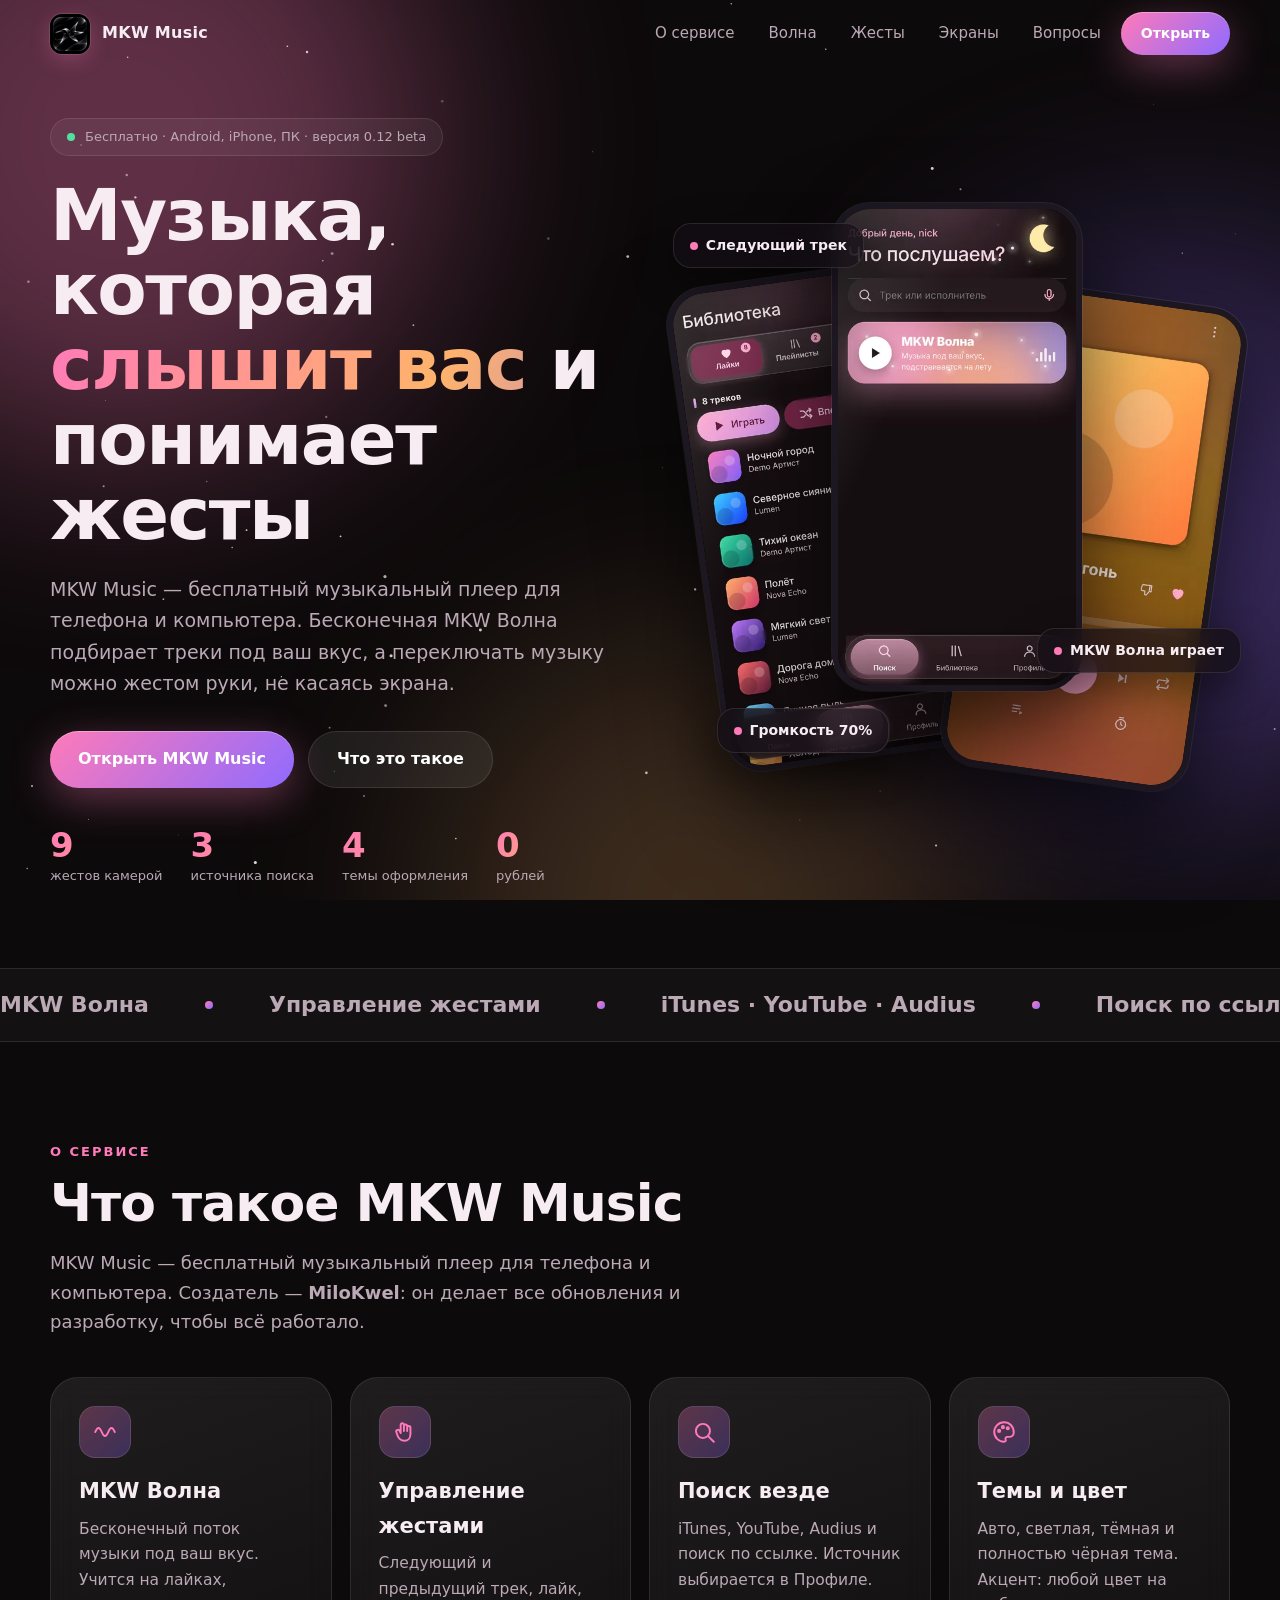
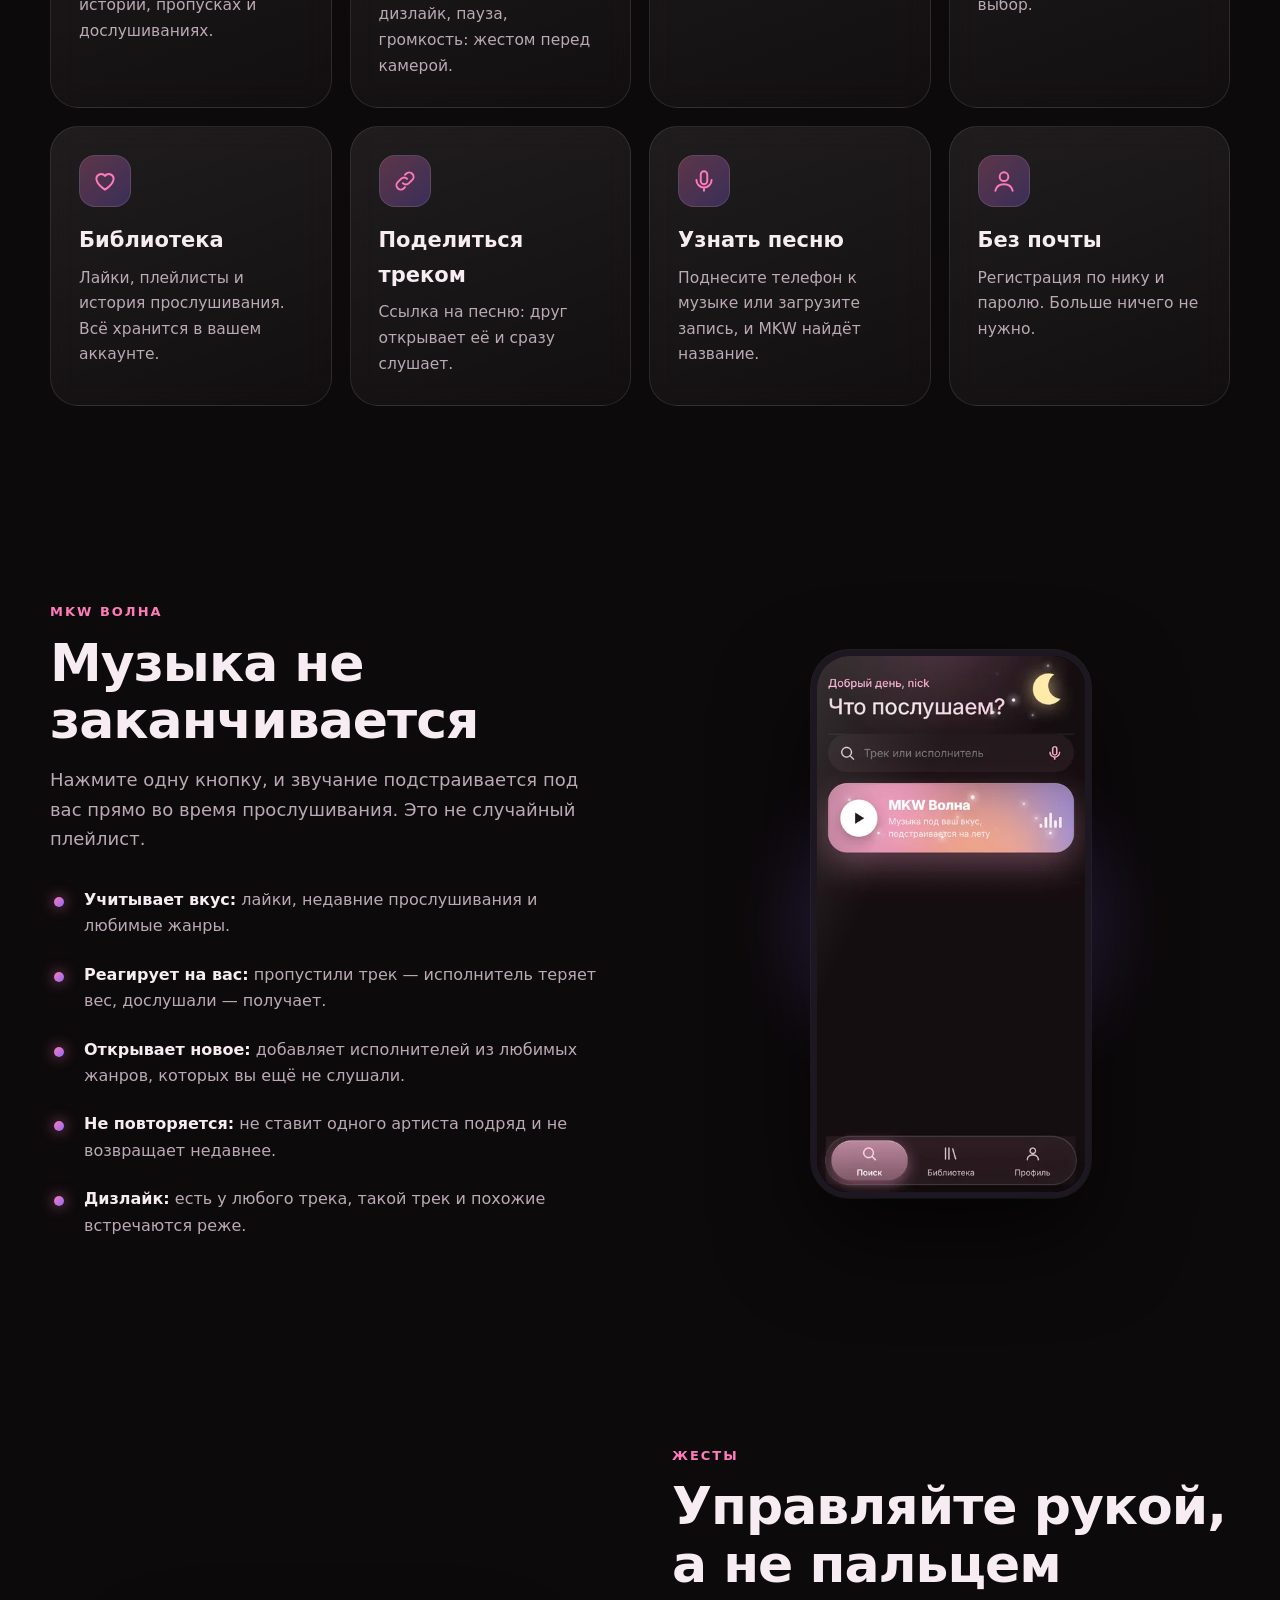
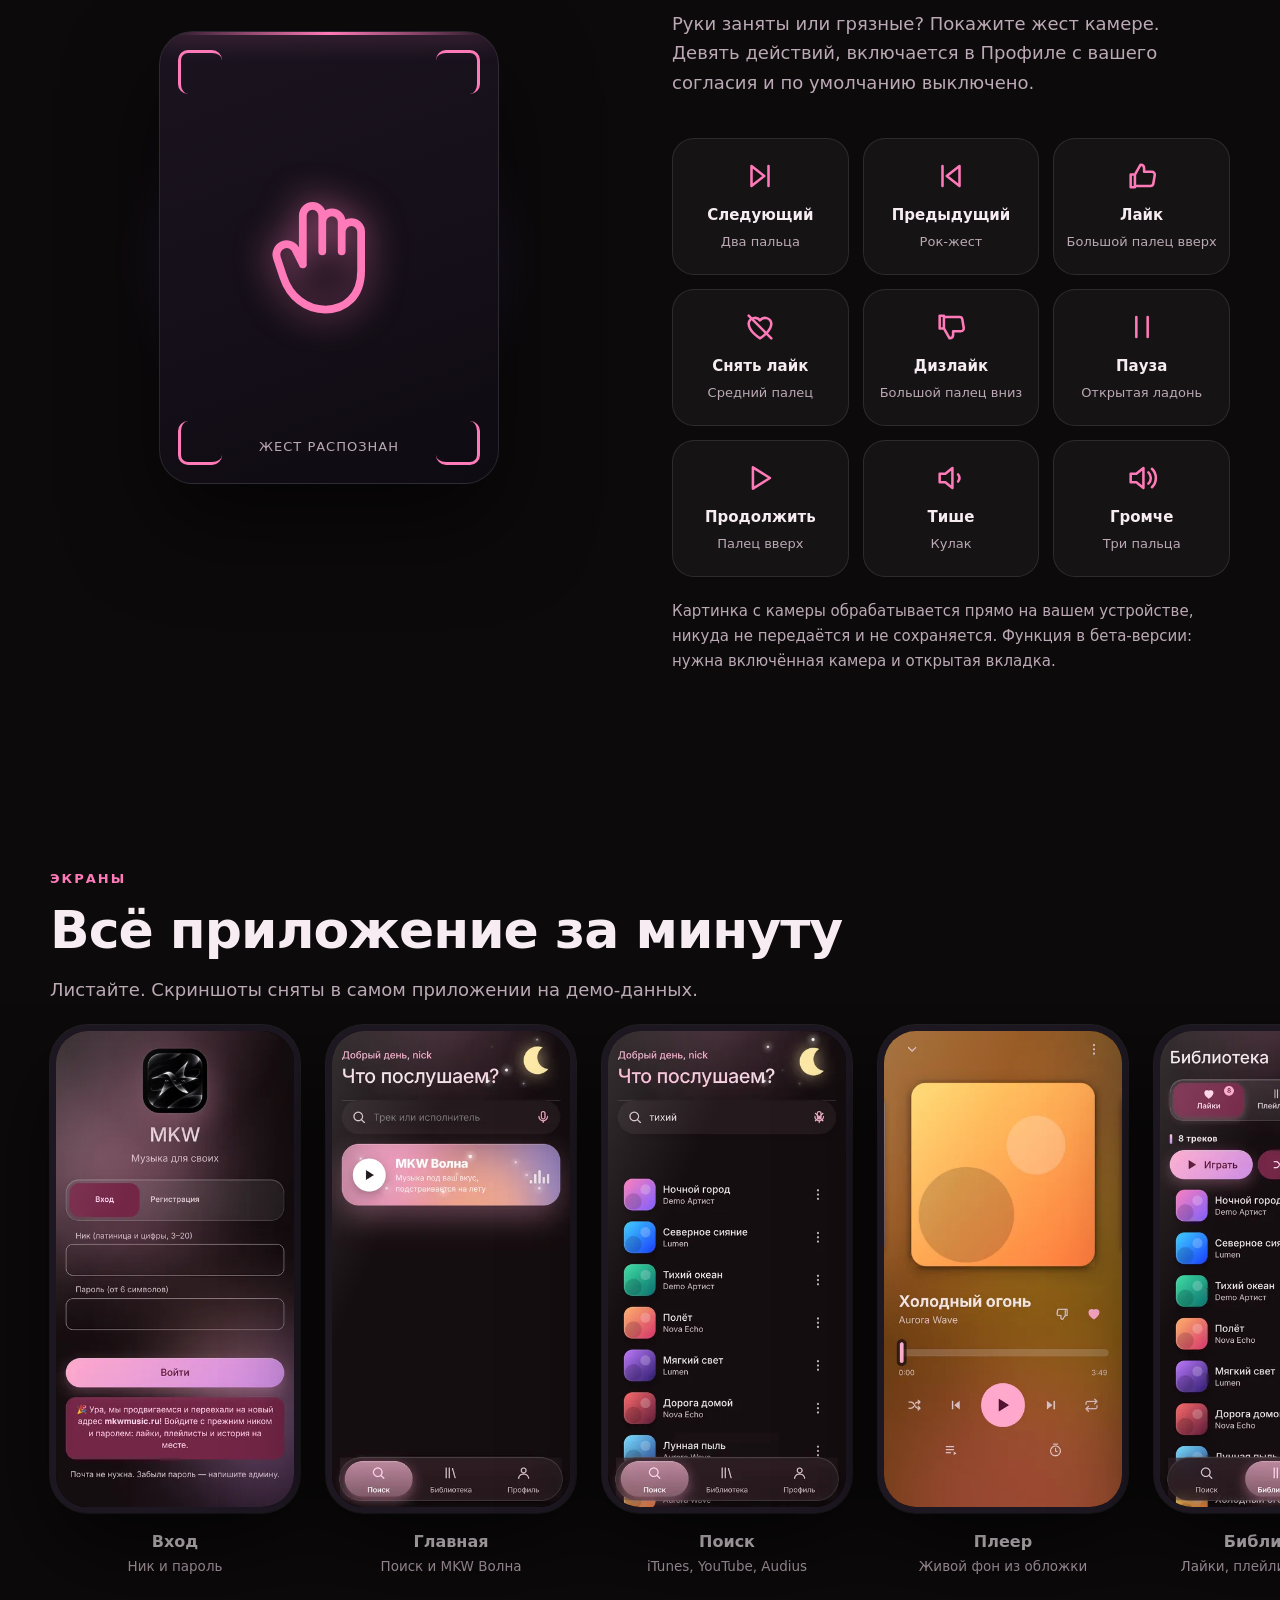
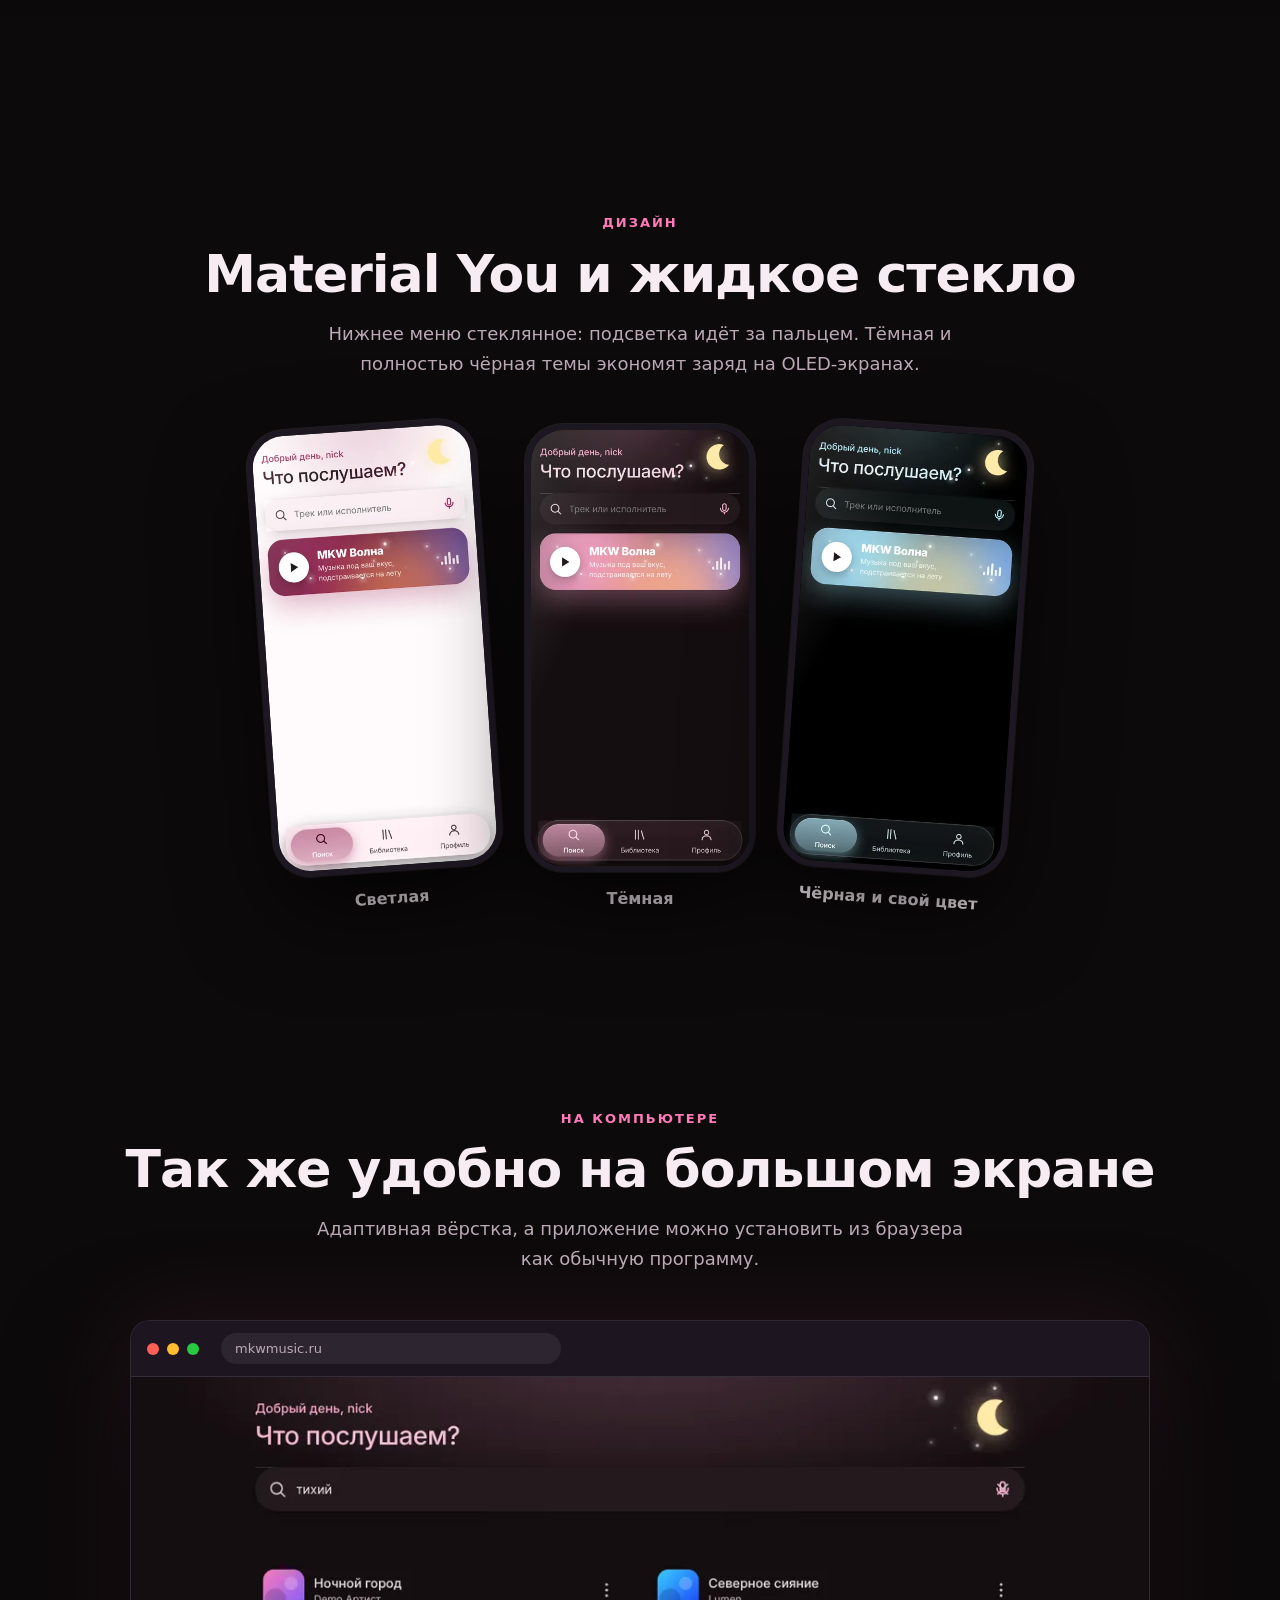
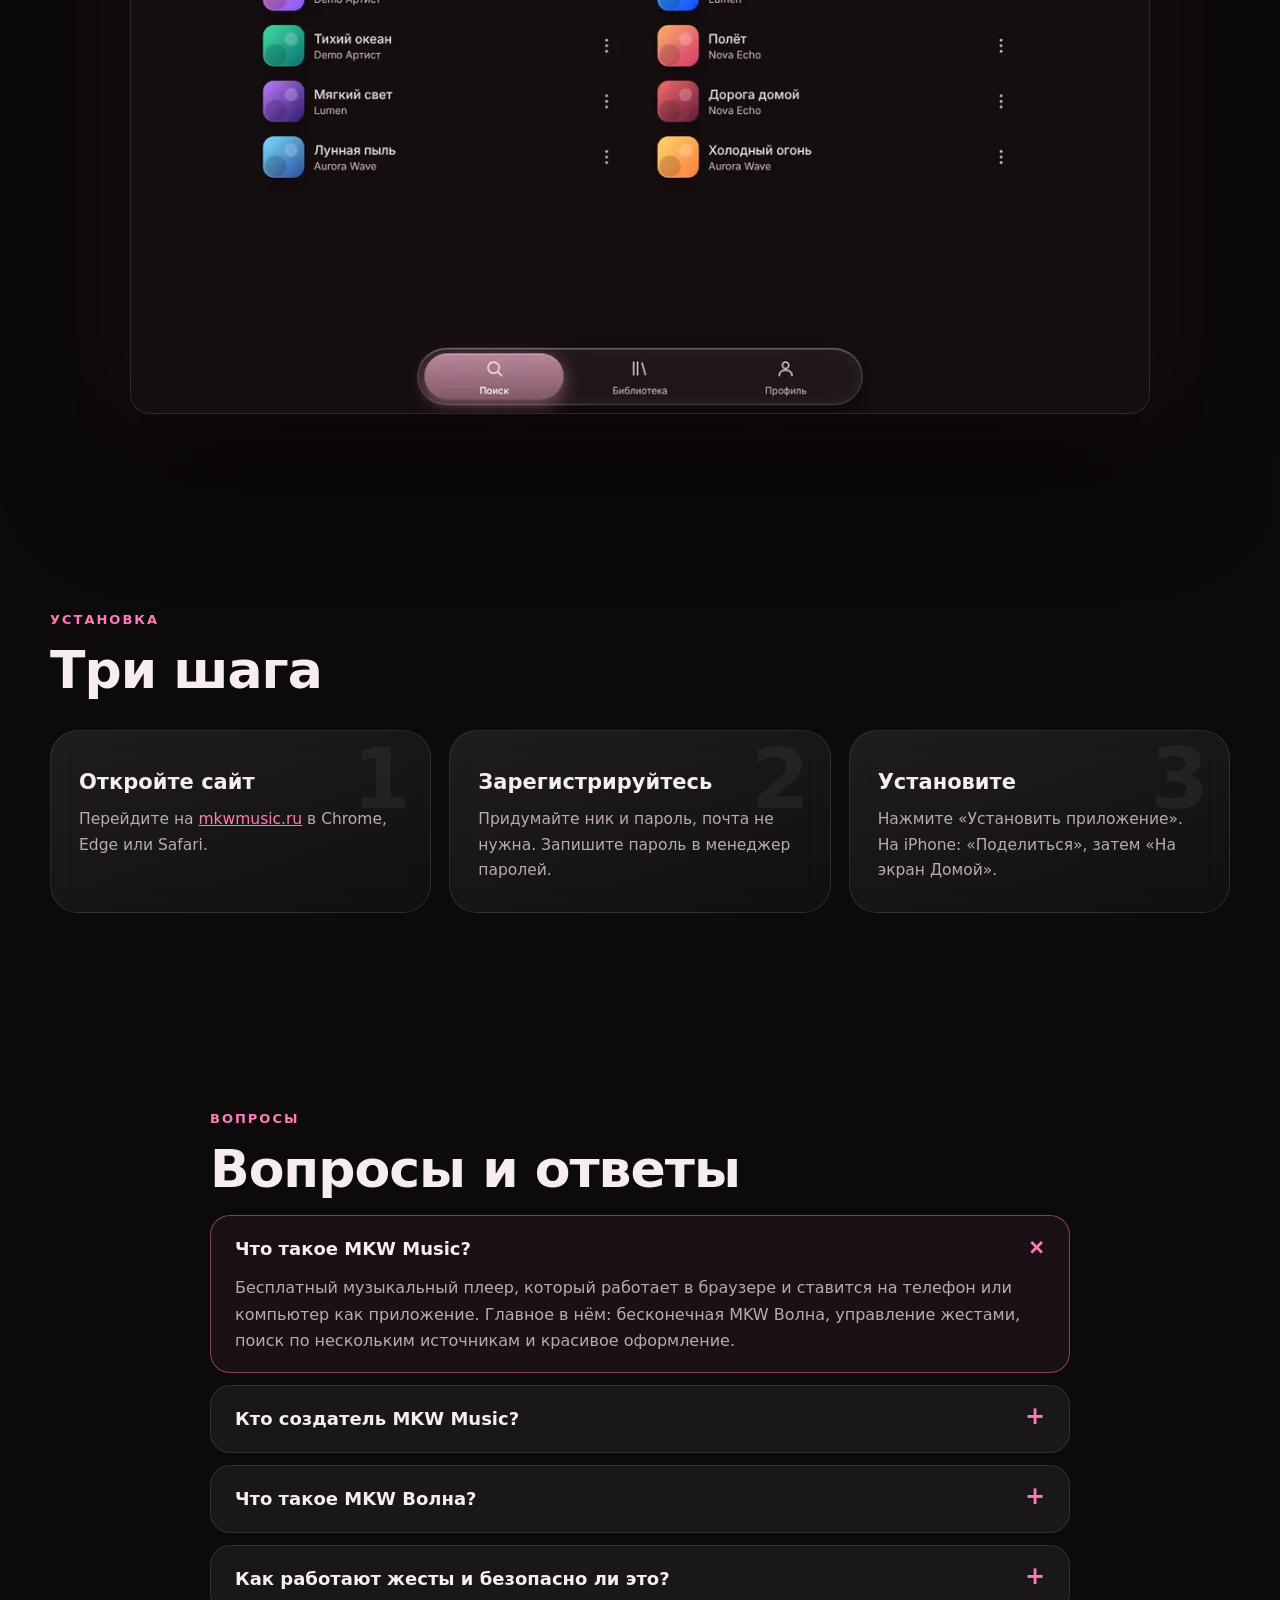
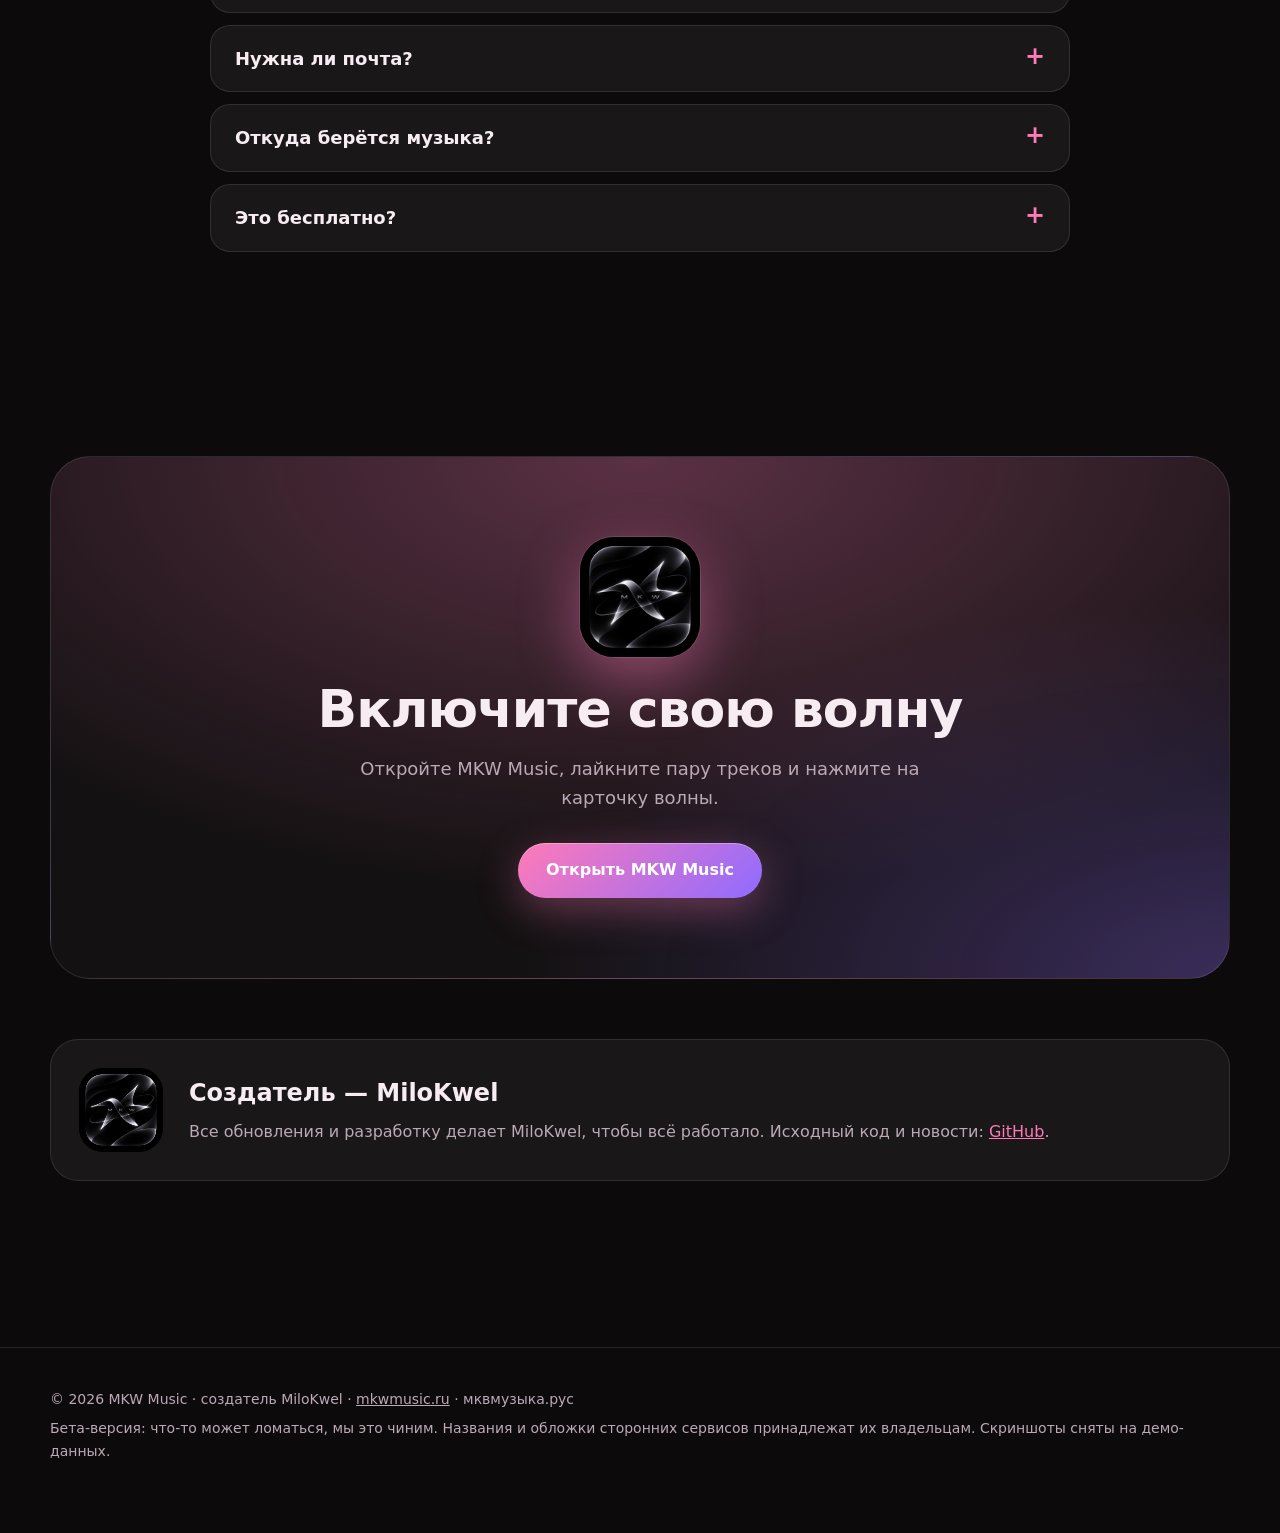
==== commit 766bf088: "Add files via upload" ====
--- a/index.html
+++ b/index.html
@@ -4,113 +4,199 @@
 <meta charset="utf-8">
 <meta name="viewport" content="width=device-width,initial-scale=1">
 <title>MKW Music — бесплатный музыкальный плеер с волной под ваш вкус и управлением жестами</title>
-<meta name="description" content="MKW Music — бесплатный музыкальный веб-плеер и приложение для телефона и компьютера. MKW Волна подбирает музыку под ваш вкус бесконечно, плеер управляется жестами через камеру, поиск идёт по iTunes, YouTube и Audius. Создатель — MiloKwel.">
-<meta name="keywords" content="MKW Music, МКВ Музыка, музыкальный плеер, MKW Волна, управление жестами, бесплатный плеер, музыкальное приложение, MiloKwel">
+<meta name="description" content="MKW Music — бесплатный музыкальный плеер для телефона и компьютера. Бесконечная MKW Волна под ваш вкус, девять жестов камерой, поиск по iTunes, YouTube и Audius, лайки, плейлисты и красивые темы. Создатель — MiloKwel.">
+<meta name="keywords" content="MKW Music, МКВ Музыка, мквмузыка, музыкальный плеер, MKW Волна, управление жестами, музыка жестами, бесплатный плеер, MiloKwel">
 <meta name="author" content="MiloKwel">
+<meta name="robots" content="index,follow,max-image-preview:large">
 <link rel="canonical" href="https://xn--80adpkcic0dzd.xn--p1acf/">
 <meta property="og:type" content="website">
+<meta property="og:site_name" content="MKW Music">
 <meta property="og:title" content="MKW Music — музыка под ваш вкус и управление жестами">
-<meta property="og:description" content="Бесплатный музыкальный плеер: бесконечная MKW Волна, жесты, темы, поиск по нескольким источникам.">
-<meta property="og:image" content="https://xn--80adpkcic0dzd.xn--p1acf/logo.jpg">
+<meta property="og:description" content="Бесплатный музыкальный плеер: бесконечная MKW Волна, девять жестов камерой, поиск по нескольким источникам.">
+<meta property="og:image" content="https://xn--80adpkcic0dzd.xn--p1acf/og.png">
 <meta property="og:locale" content="ru_RU">
+<meta name="twitter:card" content="summary_large_image">
 <meta name="theme-color" content="#0d0a0b">
-<link rel="icon" href="logo.jpg">
+<link rel="icon" type="image/png" href="mkw-favicon.png">
 <script type="application/ld+json">
 {"@context":"https://schema.org","@graph":[
-{"@type":"SoftwareApplication","name":"MKW Music","alternateName":["МКВ Музыка","MKW Музыка","мквмузыка.рус","mkwmusic.ru"],"applicationCategory":"MultimediaApplication","operatingSystem":"Android, iOS, Windows, macOS, Linux (веб-приложение в браузере)","url":"https://mkwmusic.ru","description":"MKW Music — бесплатный музыкальный плеер для телефона и компьютера: MKW Волна, управление жестами, поиск по iTunes, YouTube и Audius, лайки, плейлисты, история, темы оформления.","offers":{"@type":"Offer","price":"0","priceCurrency":"RUB"},"author":{"@type":"Person","name":"MiloKwel","url":"https://github.com/milokwela"},"inLanguage":"ru"},
+{"@type":"SoftwareApplication","name":"MKW Music","alternateName":["МКВ Музыка","MKW Музыка","мквмузыка.рус","mkwmusic.ru"],"applicationCategory":"MultimediaApplication","operatingSystem":"Android, iOS, Windows, macOS, Linux (веб-приложение в браузере)","url":"https://mkwmusic.ru","image":"https://xn--80adpkcic0dzd.xn--p1acf/og.png","softwareVersion":"0.12.0","description":"MKW Music — бесплатный музыкальный плеер для телефона и компьютера: MKW Волна, управление жестами, поиск по iTunes, YouTube и Audius, лайки, плейлисты, история, темы оформления.","offers":{"@type":"Offer","price":"0","priceCurrency":"RUB"},"author":{"@type":"Person","name":"MiloKwel","url":"https://github.com/milokwela"},"inLanguage":"ru"},
 {"@type":"WebSite","name":"MKW Music","url":"https://xn--80adpkcic0dzd.xn--p1acf/","inLanguage":"ru"},
 {"@type":"FAQPage","mainEntity":[
 {"@type":"Question","name":"Что такое MKW Music?","acceptedAnswer":{"@type":"Answer","text":"MKW Music — бесплатный музыкальный плеер, который работает в браузере и устанавливается на телефон или компьютер как приложение. Главные особенности: бесконечная MKW Волна под ваш вкус, управление жестами через камеру, поиск по нескольким источникам и оформление в стиле Material You с эффектом жидкого стекла."}},
-{"@type":"Question","name":"Кто создатель MKW Music?","acceptedAnswer":{"@type":"Answer","text":"MKW Music — музыкальный плеер. Его создатель MiloKwel делает все обновления и разработку, чтобы всё работало."}},
+{"@type":"Question","name":"Кто создатель MKW Music?","acceptedAnswer":{"@type":"Answer","text":"Создатель — MiloKwel. Он делает все обновления и разработку, чтобы всё работало."}},
 {"@type":"Question","name":"Что такое MKW Волна?","acceptedAnswer":{"@type":"Answer","text":"MKW Волна — бесконечный поток музыки, который подстраивается под ваш вкус: учитывает лайки и историю, реагирует на пропуски и дослушивания, открывает новых исполнителей из любимых жанров и не ставит одного артиста подряд. Любой трек можно отметить дизлайком."}},
-{"@type":"Question","name":"Как работает управление жестами?","acceptedAnswer":{"@type":"Answer","text":"В Профиле включается переключатель «Жесты» с вашего согласия. Камера работает на вашем устройстве, изображение никуда не передаётся и не сохраняется. Жесты: два пальца — следующий трек, рок-жест — предыдущий, большой палец вверх — лайк, вниз — дизлайк, открытая ладонь — пауза, палец вверх — продолжить."}},
+{"@type":"Question","name":"Как работает управление жестами?","acceptedAnswer":{"@type":"Answer","text":"В Профиле включается переключатель «Жесты» с вашего согласия. Камера работает на вашем устройстве, изображение никуда не передаётся и не сохраняется. Девять жестов: два пальца — следующий трек, рок-жест — предыдущий, большой палец вверх — лайк, средний палец — снять лайк, большой палец вниз — дизлайк, открытая ладонь — пауза, палец вверх — продолжить, кулак — тише, три пальца — громче."}},
 {"@type":"Question","name":"Нужна ли почта для регистрации?","acceptedAnswer":{"@type":"Answer","text":"Нет. Достаточно придумать ник и пароль."}},
 {"@type":"Question","name":"Откуда берётся музыка?","acceptedAnswer":{"@type":"Answer","text":"MKW Music ищет треки через iTunes (30-секундные фрагменты), YouTube (официальный встроенный плеер) и Audius. Приложение не хранит музыку у себя."}},
-{"@type":"Question","name":"Как установить MKW Music на телефон?","acceptedAnswer":{"@type":"Answer","text":"Откройте mkwmusic.ru в браузере и нажмите «Установить приложение». На iPhone: «Поделиться» в Safari → «На экран Домой»."}}
+{"@type":"Question","name":"Как установить MKW Music на телефон?","acceptedAnswer":{"@type":"Answer","text":"Откройте mkwmusic.ru в браузере и нажмите «Установить приложение». На iPhone: «Поделиться» в Safari, затем «На экран Домой»."}},
+{"@type":"Question","name":"Это бесплатно?","acceptedAnswer":{"@type":"Answer","text":"Да, пользоваться MKW Music можно бесплатно."}}
 ]}]}
 </script>
 <style>
-:root{--bg:#0d0a0b;--card:#17121a;--line:rgba(255,255,255,.09);--tx:#f4eaf0;--mut:#b9a8b3;--p:#ff7ab8;--p2:#8f6bff;--p3:#ffb36b}
-*{box-sizing:border-box}html{scroll-behavior:smooth;overflow-x:hidden}
-.phones{overflow:visible}
-body{margin:0;background:var(--bg);color:var(--tx);font:16px/1.6 system-ui,-apple-system,"Segoe UI",Roboto,sans-serif;overflow-x:hidden}
+:root{--bg:#0d0a0b;--card:rgba(255,255,255,.055);--line:rgba(255,255,255,.1);--tx:#f6ecf2;--mut:#bba9b5;--p:#ff7ab8;--p2:#8f6bff;--p3:#ffb36b;--r:28px}
+*{box-sizing:border-box}
+html{scroll-behavior:smooth;overflow-x:hidden}
+body{margin:0;background:var(--bg);color:var(--tx);font:16px/1.65 system-ui,-apple-system,"Segoe UI",Roboto,sans-serif;overflow-x:hidden;-webkit-font-smoothing:antialiased}
 a{color:inherit}img{max-width:100%;display:block}
-.wrap{width:min(1120px,100% - 32px);margin:0 auto}
-.blobs{position:fixed;inset:0;z-index:-1;overflow:hidden}
-.blobs i{position:absolute;border-radius:50%;filter:blur(90px);opacity:.38;animation:float 18s ease-in-out infinite}
-.blobs i:nth-child(1){width:520px;height:520px;background:var(--p);left:-140px;top:-120px}
-.blobs i:nth-child(2){width:480px;height:480px;background:var(--p2);right:-140px;top:30vh;animation-delay:-6s}
-.blobs i:nth-child(3){width:420px;height:420px;background:var(--p3);left:30vw;bottom:-200px;opacity:.22;animation-delay:-11s}
-@keyframes float{50%{transform:translate(40px,-50px) scale(1.12)}}
-header.top{display:flex;align-items:center;justify-content:space-between;padding:18px 0}
-.brand{display:flex;align-items:center;gap:12px;font-weight:800;letter-spacing:.5px;text-decoration:none}
-.brand img{width:40px;height:40px;border-radius:12px;box-shadow:0 0 0 2px var(--line)}
-nav a{margin-left:18px;color:var(--mut);text-decoration:none;font-size:15px}nav a:hover{color:var(--tx)}
-.btn{display:inline-flex;align-items:center;gap:8px;padding:14px 26px;border-radius:999px;background:linear-gradient(135deg,var(--p),var(--p2));color:#fff;font-weight:700;text-decoration:none;box-shadow:0 10px 40px rgba(255,122,184,.35);transition:transform .2s,box-shadow .2s}
-.btn:hover{transform:translateY(-2px) scale(1.02)}
-.btn.ghost{background:rgba(255,255,255,.07);box-shadow:none;border:1px solid var(--line)}
-.hero{display:grid;grid-template-columns:1.1fr .9fr;gap:40px;align-items:center;padding:40px 0 70px}
-.tag{display:inline-block;padding:6px 14px;border-radius:999px;border:1px solid var(--line);background:rgba(255,255,255,.05);color:var(--mut);font-size:13px;margin-bottom:18px}
-h1{font-size:clamp(34px,5.4vw,60px);line-height:1.08;margin:0 0 18px;letter-spacing:-1px}
-h1 span{background:linear-gradient(120deg,var(--p),var(--p3),var(--p2));-webkit-background-clip:text;background-clip:text;color:transparent;background-size:200% 100%;animation:shine 6s linear infinite}
-@keyframes shine{to{background-position:200% 0}}
-.lead{font-size:18px;color:var(--mut);max-width:560px}
-.cta{display:flex;gap:12px;flex-wrap:wrap;margin-top:28px}
-.phones{position:relative;height:560px}
-.phone{position:absolute;width:250px;border-radius:34px;border:6px solid #1c1620;box-shadow:0 30px 80px rgba(0,0,0,.6),0 0 0 1px var(--line);overflow:hidden;background:#000}
-.phone img{width:100%;height:auto}
-.phones .p1{left:2%;top:50px;transform:rotate(-7deg);animation:bob 7s ease-in-out infinite}
-.phones .p2{left:34%;top:0;z-index:2;animation:bob 7s ease-in-out -2s infinite}
-.phones .p3{right:0;top:70px;transform:rotate(7deg);animation:bob 7s ease-in-out -4s infinite}
-@keyframes bob{50%{translate:0 -14px}}
-section{padding:70px 0}
-h2{font-size:clamp(28px,4vw,44px);margin:0 0 14px;letter-spacing:-.5px}
-.sub{color:var(--mut);max-width:680px;margin:0 0 36px}
-.grid{display:grid;grid-template-columns:repeat(auto-fit,minmax(250px,1fr));gap:16px}
-.card{background:linear-gradient(160deg,rgba(255,255,255,.07),rgba(255,255,255,.02));border:1px solid var(--line);border-radius:26px;padding:24px;backdrop-filter:blur(14px);transition:transform .25s,border-color .25s}
-.card:hover{transform:translateY(-6px);border-color:rgba(255,122,184,.5)}
-.card .ic{width:46px;height:46px;border-radius:14px;display:grid;place-items:center;margin-bottom:12px;background:linear-gradient(135deg,rgba(255,122,184,.25),rgba(143,107,255,.25));border:1px solid var(--line)}
-.sv{width:24px;height:24px;fill:none;stroke:var(--p);stroke-width:1.8;stroke-linecap:round;stroke-linejoin:round}
-.g .sv{width:38px;height:38px;margin:0 auto 10px;display:block;animation:wave 2.6s ease-in-out infinite}
-.g b{display:block;margin-bottom:2px}
-.card h3{margin:0 0 6px;font-size:20px}.card p{margin:0;color:var(--mut);font-size:15px}
-.split{display:grid;grid-template-columns:1fr 1fr;gap:44px;align-items:center}
-.split.rev .shot{order:-1}
-.shot{display:flex;justify-content:center}
-.shot .phone{position:relative;width:270px}
-.list{padding:0;margin:18px 0 0;list-style:none}
-.list li{padding:10px 0 10px 34px;position:relative;color:var(--mut)}
+::selection{background:rgba(255,122,184,.4)}
+.wrap{width:min(1180px,100% - 32px);margin:0 auto}
+#stars{position:fixed;inset:0;z-index:-2;width:100%;height:100%}
+.aurora{position:fixed;inset:0;z-index:-1;overflow:hidden;pointer-events:none}
+.aurora i{position:absolute;border-radius:50%;filter:blur(110px);opacity:.34;animation:drift 22s ease-in-out infinite}
+.aurora i:nth-child(1){width:640px;height:640px;background:var(--p);left:-200px;top:-180px}
+.aurora i:nth-child(2){width:560px;height:560px;background:var(--p2);right:-180px;top:28vh;animation-delay:-8s}
+.aurora i:nth-child(3){width:520px;height:520px;background:var(--p3);left:34vw;bottom:-260px;opacity:.2;animation-delay:-14s}
+@keyframes drift{50%{transform:translate(60px,-70px) scale(1.15)}}
+header.top{position:sticky;top:0;z-index:30;padding:12px 0;transition:background .3s,border-color .3s;border-bottom:1px solid transparent}
+header.top.scrolled{background:rgba(13,10,11,.62);backdrop-filter:blur(18px) saturate(1.5);-webkit-backdrop-filter:blur(18px) saturate(1.5);border-color:var(--line)}
+.bar{display:flex;align-items:center;justify-content:space-between;gap:16px}
+.brand{display:flex;align-items:center;gap:12px;font-weight:800;letter-spacing:.3px;text-decoration:none}
+.brand img{width:40px;height:40px;border-radius:12px;box-shadow:0 0 0 1px var(--line),0 6px 20px rgba(255,122,184,.25)}
+nav{display:flex;align-items:center;gap:6px}
+nav a{padding:8px 14px;border-radius:999px;color:var(--mut);text-decoration:none;font-size:15px;transition:background .2s,color .2s}
+nav a:hover{background:rgba(255,255,255,.07);color:var(--tx)}
+.btn{display:inline-flex;align-items:center;justify-content:center;gap:10px;padding:14px 28px;border-radius:999px;background:linear-gradient(135deg,var(--p),var(--p2));color:#fff;font-weight:700;text-decoration:none;box-shadow:0 12px 40px rgba(255,122,184,.35),inset 0 1px 0 rgba(255,255,255,.3);transition:transform .25s cubic-bezier(.3,1.4,.5,1),box-shadow .25s;position:relative;overflow:hidden}
+nav a.btn{color:#fff}
+.btn::after{content:"";position:absolute;inset:0;background:linear-gradient(110deg,transparent 30%,rgba(255,255,255,.35) 50%,transparent 70%);transform:translateX(-120%);transition:transform .7s}
+.btn:hover{transform:translateY(-3px) scale(1.03);box-shadow:0 18px 50px rgba(255,122,184,.5),inset 0 1px 0 rgba(255,255,255,.3)}
+.btn:hover::after{transform:translateX(120%)}
+.btn.ghost{background:rgba(255,255,255,.07);border:1px solid var(--line);box-shadow:none}
+.btn.sm{padding:10px 20px;font-size:14px}
+.hero{display:grid;grid-template-columns:1.05fr .95fr;gap:30px;align-items:center;padding:50px 0 80px;min-height:calc(100vh - 70px)}
+.tag{display:inline-flex;align-items:center;gap:10px;padding:7px 16px;border-radius:999px;border:1px solid var(--line);background:rgba(255,255,255,.05);color:var(--mut);font-size:13px;margin-bottom:22px}
+.tag b{width:8px;height:8px;border-radius:50%;background:#52e0a0;animation:ping 2s infinite}
+@keyframes ping{0%{box-shadow:0 0 0 0 rgba(82,224,160,.7)}70%,100%{box-shadow:0 0 0 10px rgba(82,224,160,0)}}
+h1{font-size:clamp(36px,6vw,72px);line-height:1.04;margin:0 0 22px;letter-spacing:-1.5px}
+h1 .g{background:linear-gradient(110deg,var(--p),var(--p3),var(--p2),var(--p));background-size:250% 100%;-webkit-background-clip:text;background-clip:text;color:transparent;animation:shine 7s linear infinite}
+@keyframes shine{to{background-position:250% 0}}
+.lead{font-size:19px;color:var(--mut);max-width:560px;margin:0}
+.cta{display:flex;gap:14px;flex-wrap:wrap;margin-top:32px}
+.facts{display:flex;gap:28px;flex-wrap:wrap;margin-top:40px}
+.fact b{display:block;font-size:34px;line-height:1;background:linear-gradient(120deg,var(--p),var(--p3));-webkit-background-clip:text;background-clip:text;color:transparent}
+.fact span{font-size:13px;color:var(--mut)}
+.stage{position:relative;height:620px}
+.glow{position:absolute;left:50%;top:50%;width:420px;height:420px;margin:-210px 0 0 -210px;border-radius:50%;background:radial-gradient(circle,rgba(255,122,184,.55),rgba(143,107,255,.25) 50%,transparent 70%);filter:blur(30px);animation:breathe 6s ease-in-out infinite;pointer-events:none}
+@keyframes breathe{50%{transform:scale(1.18);opacity:.8}}
+.ph{position:absolute;width:250px;border-radius:38px;border:6px solid #1d1721;background:#000;box-shadow:0 40px 90px rgba(0,0,0,.65),0 0 0 1px var(--line);overflow:hidden;transition:transform .5s cubic-bezier(.2,.8,.2,1)}
+.ph img{width:100%;height:auto}
+.ph::after{content:"";position:absolute;inset:0;background:linear-gradient(115deg,rgba(255,255,255,.14),transparent 32%);pointer-events:none}
+.stage .a{left:2%;top:80px;rotate:-8deg;animation:bob 8s ease-in-out infinite}
+.stage .b{left:50%;margin-left:-125px;top:10px;z-index:3;animation:bob 8s ease-in-out -3s infinite}
+.stage .c{right:2%;top:100px;rotate:8deg;animation:bob 8s ease-in-out -6s infinite}
+@keyframes bob{50%{translate:0 -16px}}
+.chip{position:absolute;z-index:5;padding:10px 16px;border-radius:18px;background:rgba(20,15,22,.72);border:1px solid var(--line);backdrop-filter:blur(14px);-webkit-backdrop-filter:blur(14px);font-size:14px;font-weight:600;box-shadow:0 14px 40px rgba(0,0,0,.45);animation:bob 6s ease-in-out infinite}
+.chip.c1{left:-2%;top:30px}.chip.c2{right:-2%;bottom:140px;animation-delay:-2s}.chip.c3{left:6%;bottom:60px;animation-delay:-4s}
+.chip i{display:inline-block;width:8px;height:8px;border-radius:50%;background:var(--p);margin-right:8px}
+.marq{border-block:1px solid var(--line);background:rgba(255,255,255,.03);overflow:hidden;padding:18px 0}
+.marq div{display:flex;gap:56px;width:max-content;animation:marq 38s linear infinite}
+.marq span{font-size:22px;font-weight:700;color:var(--mut);white-space:nowrap;display:flex;align-items:center;gap:56px}
+.marq span::after{content:"";width:8px;height:8px;border-radius:50%;background:linear-gradient(135deg,var(--p),var(--p2))}
+@keyframes marq{to{transform:translateX(-50%)}}
+section{padding:96px 0}
+.eyebrow{display:inline-block;font-size:13px;letter-spacing:2px;text-transform:uppercase;color:var(--p);font-weight:700;margin-bottom:12px}
+h2{font-size:clamp(28px,4.4vw,52px);line-height:1.1;margin:0 0 16px;letter-spacing:-1px}
+.sub{color:var(--mut);max-width:680px;margin:0 0 40px;font-size:18px}
+.grid{display:grid;grid-template-columns:repeat(auto-fit,minmax(260px,1fr));gap:18px}
+.card{position:relative;background:linear-gradient(160deg,rgba(255,255,255,.08),rgba(255,255,255,.025));border:1px solid var(--line);border-radius:var(--r);padding:28px;backdrop-filter:blur(14px);-webkit-backdrop-filter:blur(14px);transition:transform .35s cubic-bezier(.2,.8,.2,1),border-color .3s,box-shadow .3s;overflow:hidden}
+.card::before{content:"";position:absolute;inset:-1px;background:radial-gradient(400px circle at var(--mx,50%) var(--my,0%),rgba(255,122,184,.18),transparent 45%);opacity:0;transition:opacity .3s;pointer-events:none}
+.card:hover{transform:translateY(-8px);border-color:rgba(255,122,184,.5);box-shadow:0 24px 60px rgba(0,0,0,.4)}
+.card:hover::before{opacity:1}
+.ic{width:52px;height:52px;border-radius:16px;display:grid;place-items:center;margin-bottom:16px;background:linear-gradient(135deg,rgba(255,122,184,.28),rgba(143,107,255,.28));border:1px solid var(--line)}
+.sv{width:26px;height:26px;fill:none;stroke:var(--p);stroke-width:1.8;stroke-linecap:round;stroke-linejoin:round}
+.card h3{margin:0 0 8px;font-size:21px}.card p{margin:0;color:var(--mut);font-size:15.5px}
+.split{display:grid;grid-template-columns:1fr 1fr;gap:64px;align-items:center}
+.split.rev .vis{order:-1}
+.list{padding:0;margin:22px 0 0;list-style:none}
+.list li{padding:11px 0 11px 34px;position:relative;color:var(--mut)}
 .list li b{color:var(--tx)}
-.list li::before{content:"";position:absolute;left:6px;top:20px;width:9px;height:9px;border-radius:50%;background:linear-gradient(135deg,var(--p),var(--p2))}
-.gest{display:grid;grid-template-columns:repeat(auto-fit,minmax(150px,1fr));gap:14px;margin-top:22px}
-.g{border:1px solid var(--line);border-radius:22px;padding:18px;text-align:center;background:rgba(255,255,255,.04)}
-
-
-@keyframes wave{0%,100%{transform:rotate(-8deg) scale(1)}50%{transform:rotate(10deg) scale(1.18)}}
-.g span{color:var(--mut);font-size:14px}
-.desk{border-radius:20px;border:1px solid var(--line);box-shadow:0 30px 90px rgba(0,0,0,.55);overflow:hidden}
-.eq{display:inline-flex;gap:4px;height:26px;align-items:flex-end;margin-left:10px}
-.eq i{width:5px;background:var(--p);border-radius:3px;animation:eq 1s ease-in-out infinite}
-.eq i:nth-child(2){animation-delay:-.3s}.eq i:nth-child(3){animation-delay:-.6s}.eq i:nth-child(4){animation-delay:-.15s}
-@keyframes eq{0%,100%{height:6px}50%{height:26px}}
-details{border:1px solid var(--line);border-radius:18px;padding:16px 20px;background:rgba(255,255,255,.04);margin-bottom:10px}
-summary{cursor:pointer;font-weight:700;font-size:17px}details p{color:var(--mut);margin:10px 0 0}
-.creator{display:flex;gap:22px;align-items:center;flex-wrap:wrap}
-.creator img{width:110px;height:110px;border-radius:50%;box-shadow:0 0 40px rgba(255,122,184,.4)}
-footer{padding:40px 0 60px;color:var(--mut);font-size:14px;border-top:1px solid var(--line);margin-top:40px}
-.js .rv{opacity:0;transform:translateY(30px);transition:opacity .8s,transform .8s}
+.list li::before{content:"";position:absolute;left:4px;top:21px;width:10px;height:10px;border-radius:50%;background:linear-gradient(135deg,var(--p),var(--p2));box-shadow:0 0 14px rgba(255,122,184,.7)}
+.vis{display:flex;justify-content:center;position:relative}
+.vis .ph{position:relative;width:280px}
+.vis .glow{width:360px;height:360px;margin:-180px 0 0 -180px}
+.eq{display:inline-flex;gap:5px;height:34px;align-items:flex-end;margin-left:14px;vertical-align:middle}
+.eq i{width:6px;background:linear-gradient(180deg,var(--p),var(--p2));border-radius:3px;animation:eq 1.1s ease-in-out infinite}
+.eq i:nth-child(2){animation-delay:-.3s}.eq i:nth-child(3){animation-delay:-.6s}.eq i:nth-child(4){animation-delay:-.15s}.eq i:nth-child(5){animation-delay:-.45s}
+@keyframes eq{0%,100%{height:8px}50%{height:34px}}
+.gest{display:grid;grid-template-columns:repeat(3,1fr);gap:14px;margin-top:6px}
+.gi{border:1px solid var(--line);border-radius:22px;padding:20px 12px;text-align:center;background:rgba(255,255,255,.04);transition:transform .3s,border-color .3s,background .3s}
+.gi:hover{transform:translateY(-5px) scale(1.03);border-color:rgba(255,122,184,.55);background:rgba(255,122,184,.08)}
+.gi .sv{width:34px;height:34px;margin:0 auto 10px;display:block;animation:wiggle 3.2s ease-in-out infinite}
+.gi:nth-child(2n) .sv{animation-delay:-1s}.gi:nth-child(3n) .sv{animation-delay:-2s}
+@keyframes wiggle{0%,100%{transform:rotate(-6deg) scale(1)}50%{transform:rotate(8deg) scale(1.15)}}
+.gi b{display:block;font-size:15px}.gi span{font-size:13px;color:var(--mut)}
+.scan{position:relative;width:min(100%,340px);aspect-ratio:3/4;border-radius:34px;background:linear-gradient(160deg,#1b1420,#0f0b12);border:1px solid var(--line);overflow:hidden;box-shadow:0 40px 90px rgba(0,0,0,.6)}
+.scan .hand{position:absolute;inset:0;display:grid;place-items:center}
+.scan .hand svg{width:46%;fill:none;stroke:var(--p);stroke-width:1.2;stroke-linecap:round;stroke-linejoin:round;filter:drop-shadow(0 0 18px rgba(255,122,184,.8));animation:handmove 5s ease-in-out infinite}
+@keyframes handmove{0%,100%{transform:translateY(8px) rotate(-5deg)}50%{transform:translateY(-10px) rotate(6deg)}}
+.scan>i{position:absolute;width:44px;height:44px;border:3px solid var(--p);border-radius:10px}
+.scan>i:nth-child(1){left:18px;top:18px;border-right:0;border-bottom:0}.scan>i:nth-child(2){right:18px;top:18px;border-left:0;border-bottom:0}.scan>i:nth-child(3){left:18px;bottom:18px;border-right:0;border-top:0}.scan>i:nth-child(4){right:18px;bottom:18px;border-left:0;border-top:0}
+.scan::after{content:"";position:absolute;left:0;right:0;height:3px;background:linear-gradient(90deg,transparent,var(--p),transparent);box-shadow:0 0 24px var(--p);animation:scanline 3.4s ease-in-out infinite}
+@keyframes scanline{0%,100%{top:6%}50%{top:92%}}
+.scan .lbl{position:absolute;left:0;right:0;bottom:26px;text-align:center;font-size:13px;color:var(--mut);letter-spacing:1px}
+.gal{display:flex;gap:26px;overflow-x:auto;scroll-snap-type:x mandatory;padding:20px 16px 40px;scrollbar-width:thin;scrollbar-color:var(--p) transparent;-webkit-overflow-scrolling:touch}
+@media(min-width:1212px){.gal{padding-left:calc((100vw - 1180px)/2);padding-right:calc((100vw - 1180px)/2)}}
+.slide{flex:none;width:250px;scroll-snap-align:center;text-align:center}
+.slide .ph{position:relative;width:250px}
+.slide:hover .ph{transform:translateY(-12px) rotate(-1.5deg)}
+.slide p{margin:16px 0 0;font-weight:700}.slide small{display:block;color:var(--mut);font-weight:400;font-size:13.5px}
+.themes{display:flex;justify-content:center;gap:34px;flex-wrap:wrap}
+.themes .t{text-align:center;transition:transform .4s}
+.themes .t:nth-child(1){transform:rotate(-4deg)}.themes .t:nth-child(3){transform:rotate(4deg)}
+.themes .t:hover{transform:translateY(-12px) rotate(0)}
+.themes .ph{position:relative;width:230px}
+.themes p{margin:14px 0 0;font-weight:700}
+.win{max-width:1020px;margin:0 auto;border-radius:20px;overflow:hidden;border:1px solid var(--line);background:#16101a;box-shadow:0 50px 120px rgba(0,0,0,.65),0 0 100px rgba(255,122,184,.12);transition:transform .4s cubic-bezier(.2,.8,.2,1)}
+.win .tb{display:flex;align-items:center;gap:8px;padding:12px 16px;background:#1d1621;border-bottom:1px solid var(--line)}
+.win .tb i{width:12px;height:12px;border-radius:50%;background:#ff5f57}.win .tb i:nth-child(2){background:#febc2e}.win .tb i:nth-child(3){background:#28c840}
+.win .tb span{margin-left:14px;flex:1;max-width:340px;padding:5px 14px;border-radius:999px;background:rgba(255,255,255,.07);font-size:13px;color:var(--mut)}
+.win img{width:100%;height:auto}
+.steps{counter-reset:s}
+.steps .card{padding-top:34px}
+.steps .card::after{counter-increment:s;content:counter(s);position:absolute;right:20px;top:6px;font-size:84px;font-weight:900;color:rgba(255,255,255,.05);line-height:1}
+details{border:1px solid var(--line);border-radius:20px;padding:18px 24px;background:var(--card);margin-bottom:12px;transition:border-color .3s,background .3s}
+details[open]{border-color:rgba(255,122,184,.45);background:rgba(255,122,184,.06)}
+summary{cursor:pointer;font-weight:700;font-size:18px;list-style:none;display:flex;justify-content:space-between;gap:16px}
+summary::-webkit-details-marker{display:none}
+summary::after{content:"+";font-size:24px;line-height:1;color:var(--p);transition:transform .3s}
+details[open] summary::after{transform:rotate(45deg)}
+details p{color:var(--mut);margin:12px 0 0}
+.final{text-align:center;border-radius:40px;padding:80px 24px;border:1px solid var(--line);background:radial-gradient(120% 140% at 50% 0%,rgba(255,122,184,.3),transparent 60%),radial-gradient(100% 120% at 100% 100%,rgba(143,107,255,.3),transparent 60%),rgba(255,255,255,.03);overflow:hidden}
+.final img{width:120px;height:120px;border-radius:28%;margin:0 auto 24px;box-shadow:0 0 0 1px var(--line),0 20px 60px rgba(255,122,184,.45);animation:bob 6s ease-in-out infinite}
+.final p{color:var(--mut);max-width:560px;margin:0 auto 30px;font-size:18px}
+.creator{display:flex;gap:26px;align-items:center;flex-wrap:wrap;margin-top:60px;padding:28px;border-radius:var(--r);border:1px solid var(--line);background:var(--card)}
+.creator h3{margin:0 0 6px;font-size:24px}.creator p{margin:0;color:var(--mut)}
+footer{padding:40px 0 70px;color:var(--mut);font-size:14px;border-top:1px solid var(--line);margin-top:70px}
+.js .rv{opacity:0;transform:translateY(40px);transition:opacity .9s cubic-bezier(.2,.8,.2,1),transform .9s cubic-bezier(.2,.8,.2,1)}
 .js .rv.in{opacity:1;transform:none}
-@media(max-width:860px){.phones{height:480px;overflow:hidden;border-radius:30px}.phones .p1{left:-4%}.phones .p3{right:-4%}.hero,.split{grid-template-columns:1fr}.split.rev .shot{order:0}.phones{height:480px}.phone{width:200px}nav{display:none}}
-@media(prefers-reduced-motion:reduce){*{animation:none!important;transition:none!important}}
+.js .rv.d1{transition-delay:.1s}.js .rv.d2{transition-delay:.2s}
+@media(max-width:900px){
+  nav a:not(.btn){display:none}
+  .hero,.split{grid-template-columns:1fr;gap:40px}
+  .split.rev .vis{order:0}
+  .hero{min-height:0;padding-top:30px}
+  .stage{height:430px}
+  .stage .ph{width:170px}.stage .b{margin-left:-85px}
+  .vis .ph{width:230px}
+  section{padding:70px 0}
+  .gest{grid-template-columns:repeat(2,1fr)}
+  .chip{display:none}
+  .themes .ph{width:200px}
+}
+@media(prefers-reduced-motion:reduce){*{animation:none!important;transition:none!important}.js .rv{opacity:1;transform:none}}
 </style>
 </head>
 <body>
+<canvas id="stars" aria-hidden="true"></canvas>
+<div class="aurora" aria-hidden="true"><i></i><i></i><i></i></div>
+
 <svg width="0" height="0" style="position:absolute" aria-hidden="true"><defs>
 <symbol id="s-wave" viewBox="0 0 24 24"><path d="M3 12c2-5 4-5 6 0s4 5 6 0 4-5 6 0"/></symbol>
-<symbol id="s-hand" viewBox="0 0 24 24"><path d="M8 13V5.5a1.5 1.5 0 0 1 3 0V11m0-4.500a1.500 1.500 0 0 1 3 0V11m0-3a1.500 1.500 0 0 1 3 0v6c0 4-2.500 6-5.500 6S6 18 5 15l-1-3a1.500 1.500 0 0 1 3-1l1 2"/></symbol>
-<symbol id="s-search" viewBox="0 0 24 24"><circle cx="11" cy="11" r="6.500"/><path d="m16 16 5 5"/></symbol>
+<symbol id="s-hand" viewBox="0 0 24 24"><path d="M8 13V5.5a1.5 1.5 0 0 1 3 0V11m0-4.5a1.5 1.5 0 0 1 3 0V11m0-3a1.5 1.5 0 0 1 3 0v6c0 4-2.5 6-5.500 6S6 18 5 15l-1-3a1.5 1.5 0 0 1 3-1l1 2"/></symbol>
+<symbol id="s-search" viewBox="0 0 24 24"><circle cx="11" cy="11" r="6.5"/><path d="m16 16 5 5"/></symbol>
 <symbol id="s-palette" viewBox="0 0 24 24"><path d="M12 3a9 9 0 1 0 0 18c1.500 0 2-1 1.500-2s0-2.500 1.500-2.500H17a4 4 0 0 0 4-4C21 6.500 17 3 12 3z"/><circle cx="7.500" cy="11" r="1"/><circle cx="11" cy="7.500" r="1"/><circle cx="15.500" cy="8.500" r="1"/></symbol>
 <symbol id="s-heart" viewBox="0 0 24 24"><path d="M12 20s-8-4.800-8-10.500A4.500 4.500 0 0 1 12 7.300 4.500 4.500 0 0 1 20 9.500C20 15.200 12 20 12 20z"/></symbol>
+<symbol id="s-heart-off" viewBox="0 0 24 24"><path d="M12 20s-8-4.800-8-10.500A4.500 4.500 0 0 1 12 7.300 4.500 4.500 0 0 1 20 9.500C20 15.200 12 20 12 20z"/><path d="M4 4l16 16"/></symbol>
 <symbol id="s-link" viewBox="0 0 24 24"><path d="M10 14a4 4 0 0 0 5.700 0l3-3a4 4 0 0 0-5.700-5.700l-1 1M14 10a4 4 0 0 0-5.700 0l-3 3a4 4 0 0 0 5.700 5.700l1-1"/></symbol>
 <symbol id="s-next" viewBox="0 0 24 24"><path d="M6 5l9 7-9 7zM18 5v14"/></symbol>
 <symbol id="s-prev" viewBox="0 0 24 24"><path d="M18 5l-9 7 9 7zM6 5v14"/></symbol>
@@ -118,137 +204,205 @@
 <symbol id="s-down" viewBox="0 0 24 24"><path d="M7 13V4H4v9zM7 13l4 7c1.500 0 2.500-1 2.500-2.500V15H19a2 2 0 0 0 2-2.300l-1-6A2 2 0 0 0 18 5H7"/></symbol>
 <symbol id="s-pause" viewBox="0 0 24 24"><path d="M8 5v14M16 5v14"/></symbol>
 <symbol id="s-play" viewBox="0 0 24 24"><path d="M7 4.500l12 7.500-12 7.500z"/></symbol>
+<symbol id="s-volm" viewBox="0 0 24 24"><path d="M4 9v6h4l5 4V5L8 9zM17 9.500a4 4 0 0 1 0 5"/></symbol>
+<symbol id="s-volp" viewBox="0 0 24 24"><path d="M4 9v6h4l5 4V5L8 9zM16.500 8a5.500 5.500 0 0 1 0 8M19 5.500a9 9 0 0 1 0 13"/></symbol>
+<symbol id="s-mic" viewBox="0 0 24 24"><rect x="9" y="3" width="6" height="12" rx="3"/><path d="M5 11a7 7 0 0 0 14 0M12 18v3"/></symbol>
+<symbol id="s-user" viewBox="0 0 24 24"><circle cx="12" cy="8" r="4"/><path d="M4 21c1-4.500 4-6 8-6s7 1.500 8 6"/></symbol>
 </defs></svg>
-<div class="blobs" aria-hidden="true"><i></i><i></i><i></i></div>
-<div class="wrap">
-<header class="top">
-  <a class="brand" href="#top"><img src="logo.jpg" alt="Логотип MKW Music">MKW Music</a>
-  <nav><a href="#about">О сервисе</a><a href="#wave">Волна</a><a href="#gestures">Жесты</a><a href="#design">Дизайн</a><a href="#faq">Вопросы</a></nav>
+
+<header class="top" id="top">
+  <div class="wrap bar">
+    <a class="brand" href="#top"><img src="mkw-logo.png" alt="Логотип MKW Music" width="40" height="40">MKW Music</a>
+    <nav>
+      <a href="#about">О сервисе</a><a href="#wave">Волна</a><a href="#gestures">Жесты</a><a href="#screens">Экраны</a><a href="#faq">Вопросы</a>
+      <a class="btn sm" href="https://mkwmusic.ru">Открыть</a>
+    </nav>
+  </div>
 </header>
 
-<main id="top">
-<div class="hero">
+<main>
+<div class="wrap hero">
   <div>
-    <span class="tag">Бесплатно · Android, iPhone, ПК · Версия 0.11.1 beta</span>
-    <h1><span>MKW Music</span> — музыка, которая подстраивается под вас</h1>
-    <p class="lead">Бесплатный музыкальный плеер для телефона и компьютера. Бесконечная <b>MKW Волна</b> подбирает треки под ваш вкус, а переключать музыку можно <b>жестом руки</b>, не касаясь экрана.</p>
+    <span class="tag"><b></b>Бесплатно · Android, iPhone, ПК · версия 0.12 beta</span>
+    <h1>Музыка, которая <span class="g">слышит вас</span> и понимает жесты</h1>
+    <p class="lead">MKW Music — бесплатный музыкальный плеер для телефона и компьютера. Бесконечная MKW Волна подбирает треки под ваш вкус, а переключать музыку можно жестом руки, не касаясь экрана.</p>
     <div class="cta">
       <a class="btn" href="https://mkwmusic.ru">Открыть MKW Music</a>
       <a class="btn ghost" href="#about">Что это такое</a>
     </div>
-  </div>
-  <div class="phones" aria-hidden="true">
-    <div class="phone p1"><img src="shot-library.webp" alt="" width="420" height="840"></div>
-    <div class="phone p2"><img src="shot-player.webp" alt="" width="420" height="840"></div>
-    <div class="phone p3"><img src="shot-black.webp" alt="" width="420" height="840"></div>
+    <div class="facts">
+      <div class="fact"><b>9</b><span>жестов камерой</span></div>
+      <div class="fact"><b>3</b><span>источника поиска</span></div>
+      <div class="fact"><b>4</b><span>темы оформления</span></div>
+      <div class="fact"><b>0</b><span>рублей</span></div>
+    </div>
+  </div>
+  <div class="stage" id="stage">
+    <div class="glow"></div>
+    <div class="ph a"><img src="s-library.webp" alt="Библиотека MKW Music: лайки, плейлисты, история" width="400" height="800"></div>
+    <div class="ph b" data-d="22"><img src="s-home.webp" alt="Главный экран MKW Music с карточкой MKW Волна" width="400" height="800"></div>
+    <div class="ph c"><img src="s-player.webp" alt="Плеер MKW Music" width="400" height="800"></div>
+    <div class="chip c1"><i></i>Следующий трек</div>
+    <div class="chip c2"><i></i>MKW Волна играет</div>
+    <div class="chip c3"><i></i>Громкость 70%</div>
   </div>
 </div>
 
-<section id="about" class="rv">
+<div class="marq" aria-hidden="true"><div>
+  <span>MKW Волна</span><span>Управление жестами</span><span>iTunes · YouTube · Audius</span><span>Поиск по ссылке</span><span>Лайки и плейлисты</span><span>Тёмная и чёрная темы</span><span>Жидкое стекло</span><span>Поделиться треком</span>
+  <span>MKW Волна</span><span>Управление жестами</span><span>iTunes · YouTube · Audius</span><span>Поиск по ссылке</span><span>Лайки и плейлисты</span><span>Тёмная и чёрная темы</span><span>Жидкое стекло</span><span>Поделиться треком</span>
+</div></div>
+
+<section id="about"><div class="wrap">
+  <div class="rv"><span class="eyebrow">О сервисе</span>
   <h2>Что такое MKW Music</h2>
-  <p class="sub"><b>MKW Music</b> — бесплатный музыкальный плеер для телефона и компьютера. Создатель — <b>MiloKwel</b>: он делает все обновления и разработку, чтобы всё работало.</p>
+  <p class="sub">MKW Music — бесплатный музыкальный плеер для телефона и компьютера. Создатель — <b>MiloKwel</b>: он делает все обновления и разработку, чтобы всё работало.</p></div>
   <div class="grid">
-    <div class="card"><div class="ic"><svg class="sv"><use href="#s-wave"/></svg></div><h3>MKW Волна</h3><p>Бесконечный поток музыки под ваш вкус. Учится на лайках, истории, пропусках и дослушиваниях.</p></div>
-    <div class="card"><div class="ic"><svg class="sv"><use href="#s-hand"/></svg></div><h3>Управление жестами</h3><p>Следующий трек, предыдущий, лайк, дизлайк, пауза и продолжение — жестом перед камерой.</p></div>
-    <div class="card"><div class="ic"><svg class="sv"><use href="#s-search"/></svg></div><h3>Поиск везде</h3><p>iTunes, YouTube, Audius и поиск по ссылке. Источник выбирается в Профиле.</p></div>
-    <div class="card"><div class="ic"><svg class="sv"><use href="#s-palette"/></svg></div><h3>Темы и цвет</h3><p>Авто, светлая, тёмная и полностью чёрная тема. Акцент — любой цвет на выбор.</p></div>
-    <div class="card"><div class="ic"><svg class="sv"><use href="#s-heart"/></svg></div><h3>Библиотека</h3><p>Лайки, плейлисты и история прослушивания. Всё синхронизируется с вашим аккаунтом.</p></div>
-    <div class="card"><div class="ic"><svg class="sv"><use href="#s-link"/></svg></div><h3>Поделиться треком</h3><p>Ссылка на песню: друг открывает её и сразу слушает.</p></div>
-  </div>
-</section>
-
-<section id="wave" class="split">
+    <div class="card rv"><div class="ic"><svg class="sv"><use href="#s-wave"/></svg></div><h3>MKW Волна</h3><p>Бесконечный поток музыки под ваш вкус. Учится на лайках, истории, пропусках и дослушиваниях.</p></div>
+    <div class="card rv d1"><div class="ic"><svg class="sv"><use href="#s-hand"/></svg></div><h3>Управление жестами</h3><p>Следующий и предыдущий трек, лайк, дизлайк, пауза, громкость: жестом перед камерой.</p></div>
+    <div class="card rv d2"><div class="ic"><svg class="sv"><use href="#s-search"/></svg></div><h3>Поиск везде</h3><p>iTunes, YouTube, Audius и поиск по ссылке. Источник выбирается в Профиле.</p></div>
+    <div class="card rv"><div class="ic"><svg class="sv"><use href="#s-palette"/></svg></div><h3>Темы и цвет</h3><p>Авто, светлая, тёмная и полностью чёрная тема. Акцент: любой цвет на выбор.</p></div>
+    <div class="card rv d1"><div class="ic"><svg class="sv"><use href="#s-heart"/></svg></div><h3>Библиотека</h3><p>Лайки, плейлисты и история прослушивания. Всё хранится в вашем аккаунте.</p></div>
+    <div class="card rv d2"><div class="ic"><svg class="sv"><use href="#s-link"/></svg></div><h3>Поделиться треком</h3><p>Ссылка на песню: друг открывает её и сразу слушает.</p></div>
+    <div class="card rv"><div class="ic"><svg class="sv"><use href="#s-mic"/></svg></div><h3>Узнать песню</h3><p>Поднесите телефон к музыке или загрузите запись, и MKW найдёт название.</p></div>
+    <div class="card rv d1"><div class="ic"><svg class="sv"><use href="#s-user"/></svg></div><h3>Без почты</h3><p>Регистрация по нику и паролю. Больше ничего не нужно.</p></div>
+  </div>
+</div></section>
+
+<section id="wave"><div class="wrap split">
   <div class="rv">
-    <h2>MKW Волна<span class="eq" aria-hidden="true"><i></i><i></i><i></i><i></i></span></h2>
-    <p class="sub">Нажмите одну кнопку, и музыка не закончится. Волна — это не случайный плейлист, она подстраивается на лету.</p>
+    <span class="eyebrow">MKW Волна</span>
+    <h2>Музыка не заканчивается<span class="eq" aria-hidden="true"><i></i><i></i><i></i><i></i><i></i></span></h2>
+    <p class="sub" style="margin-bottom:0">Нажмите одну кнопку, и звучание подстраивается под вас прямо во время прослушивания. Это не случайный плейлист.</p>
     <ul class="list">
       <li><b>Учитывает вкус:</b> лайки, недавние прослушивания и любимые жанры.</li>
       <li><b>Реагирует на вас:</b> пропустили трек — исполнитель теряет вес, дослушали — получает.</li>
       <li><b>Открывает новое:</b> добавляет исполнителей из любимых жанров, которых вы ещё не слушали.</li>
       <li><b>Не повторяется:</b> не ставит одного артиста подряд и не возвращает недавнее.</li>
-      <li><b>Дизлайк</b> есть у любого трека — такой трек и похожие реже попадаются.</li>
+      <li><b>Дизлайк:</b> есть у любого трека, такой трек и похожие встречаются реже.</li>
     </ul>
   </div>
-  <div class="shot rv"><div class="phone"><img src="shot-home.webp" alt="Главный экран MKW Music: приветствие, поиск и карточка MKW Волна" width="420" height="840" loading="lazy"></div></div>
-</section>
-
-<section id="gestures" class="split rev">
+  <div class="vis rv d1"><div class="glow"></div><div class="ph"><img src="s-home.webp" alt="Главный экран MKW Music: приветствие, поиск и карточка MKW Волна" width="400" height="800" loading="lazy"></div></div>
+</div></section>
+
+<section id="gestures"><div class="wrap split rev">
   <div class="rv">
-    <h2>Управление жестами</h2>
-    <p class="sub">Руки заняты или грязные? Покажите жест камере. Включается в Профиле, только с вашего согласия, и по умолчанию выключено.</p>
+    <span class="eyebrow">Жесты</span>
+    <h2>Управляйте рукой, а не пальцем</h2>
+    <p class="sub">Руки заняты или грязные? Покажите жест камере. Девять действий, включается в Профиле с вашего согласия и по умолчанию выключено.</p>
     <div class="gest">
-      <div class="g"><svg class="sv"><use href="#s-next"/></svg><b>Следующий трек</b><span>Два пальца</span></div>
-      <div class="g"><svg class="sv"><use href="#s-prev"/></svg><b>Предыдущий трек</b><span>Рок-жест</span></div>
-      <div class="g"><svg class="sv"><use href="#s-up"/></svg><b>Лайк</b><span>Большой палец вверх</span></div>
-      <div class="g"><svg class="sv"><use href="#s-down"/></svg><b>Дизлайк</b><span>Большой палец вниз</span></div>
-      <div class="g"><svg class="sv"><use href="#s-pause"/></svg><b>Пауза</b><span>Открытая ладонь</span></div>
-      <div class="g"><svg class="sv"><use href="#s-play"/></svg><b>Продолжить</b><span>Палец вверх</span></div>
+      <div class="gi"><svg class="sv"><use href="#s-next"/></svg><b>Следующий</b><span>Два пальца</span></div>
+      <div class="gi"><svg class="sv"><use href="#s-prev"/></svg><b>Предыдущий</b><span>Рок-жест</span></div>
+      <div class="gi"><svg class="sv"><use href="#s-up"/></svg><b>Лайк</b><span>Большой палец вверх</span></div>
+      <div class="gi"><svg class="sv"><use href="#s-heart-off"/></svg><b>Снять лайк</b><span>Средний палец</span></div>
+      <div class="gi"><svg class="sv"><use href="#s-down"/></svg><b>Дизлайк</b><span>Большой палец вниз</span></div>
+      <div class="gi"><svg class="sv"><use href="#s-pause"/></svg><b>Пауза</b><span>Открытая ладонь</span></div>
+      <div class="gi"><svg class="sv"><use href="#s-play"/></svg><b>Продолжить</b><span>Палец вверх</span></div>
+      <div class="gi"><svg class="sv"><use href="#s-volm"/></svg><b>Тише</b><span>Кулак</span></div>
+      <div class="gi"><svg class="sv"><use href="#s-volp"/></svg><b>Громче</b><span>Три пальца</span></div>
     </div>
-    <p class="sub" style="margin-top:20px">Картинка с камеры обрабатывается прямо на вашем устройстве, никуда не передаётся и не сохраняется. Функция в бета-версии: нужна включённая камера и открытая вкладка.</p>
-  </div>
-  <div class="shot rv"><div class="phone"><img src="shot-profile.webp" alt="Профиль MKW Music: настройки темы, цвета, источников поиска и жестов" width="420" height="840" loading="lazy"></div></div>
-</section>
-
-<section id="search" class="split">
+    <p class="sub" style="margin:22px 0 0;font-size:15px">Картинка с камеры обрабатывается прямо на вашем устройстве, никуда не передаётся и не сохраняется. Функция в бета-версии: нужна включённая камера и открытая вкладка.</p>
+  </div>
+  <div class="vis rv d1">
+    <div class="glow"></div>
+    <div class="scan" aria-hidden="true"><i></i><i></i><i></i><i></i>
+      <div class="hand"><svg viewBox="0 0 24 24"><use href="#s-hand"/></svg></div>
+      <div class="lbl">ЖЕСТ РАСПОЗНАН</div>
+    </div>
+  </div>
+</div></section>
+
+<section id="screens"><div class="wrap rv">
+  <span class="eyebrow">Экраны</span>
+  <h2>Всё приложение за минуту</h2>
+  <p class="sub" style="margin-bottom:0">Листайте. Скриншоты сняты в самом приложении на демо-данных.</p>
+</div>
+<div class="gal" tabindex="0" aria-label="Экраны приложения">
+  <div class="slide"><div class="ph"><img src="s-auth.webp" alt="Экран входа MKW Music" width="400" height="800" loading="lazy"></div><p>Вход<small>Ник и пароль</small></p></div>
+  <div class="slide"><div class="ph"><img src="s-home.webp" alt="Главный экран" width="400" height="800" loading="lazy"></div><p>Главная<small>Поиск и MKW Волна</small></p></div>
+  <div class="slide"><div class="ph"><img src="s-search.webp" alt="Результаты поиска" width="400" height="800" loading="lazy"></div><p>Поиск<small>iTunes, YouTube, Audius</small></p></div>
+  <div class="slide"><div class="ph"><img src="s-player.webp" alt="Полноэкранный плеер" width="400" height="800" loading="lazy"></div><p>Плеер<small>Живой фон из обложки</small></p></div>
+  <div class="slide"><div class="ph"><img src="s-library.webp" alt="Библиотека" width="400" height="800" loading="lazy"></div><p>Библиотека<small>Лайки, плейлисты, история</small></p></div>
+  <div class="slide"><div class="ph"><img src="s-profile.webp" alt="Профиль и настройки" width="400" height="800" loading="lazy"></div><p>Профиль<small>Темы, источники, жесты</small></p></div>
+</div></section>
+
+<section id="design"><div class="wrap">
+  <div class="rv" style="text-align:center">
+    <span class="eyebrow">Дизайн</span>
+    <h2>Material You и жидкое стекло</h2>
+    <p class="sub" style="margin:0 auto 46px">Нижнее меню стеклянное: подсветка идёт за пальцем. Тёмная и полностью чёрная темы экономят заряд на OLED-экранах.</p>
+  </div>
+  <div class="themes rv">
+    <div class="t"><div class="ph"><img src="s-home-light.webp" alt="Светлая тема" width="400" height="800" loading="lazy"></div><p>Светлая</p></div>
+    <div class="t"><div class="ph"><img src="s-home.webp" alt="Тёмная тема" width="400" height="800" loading="lazy"></div><p>Тёмная</p></div>
+    <div class="t"><div class="ph"><img src="s-black.webp" alt="Чёрная тема со своим цветом акцента" width="400" height="800" loading="lazy"></div><p>Чёрная и свой цвет</p></div>
+  </div>
+</div></section>
+
+<section id="desktop"><div class="wrap">
+  <div class="rv" style="text-align:center"><span class="eyebrow">На компьютере</span><h2>Так же удобно на большом экране</h2><p class="sub" style="margin:0 auto 46px">Адаптивная вёрстка, а приложение можно установить из браузера как обычную программу.</p></div>
+  <div class="win rv" id="win"><div class="tb"><i></i><i></i><i></i><span>mkwmusic.ru</span></div><img src="s-desktop.webp" alt="MKW Music на компьютере" width="1100" height="688" loading="lazy"></div>
+</div></section>
+
+<section id="install"><div class="wrap">
+  <div class="rv"><span class="eyebrow">Установка</span><h2>Три шага</h2></div>
+  <div class="grid steps" style="margin-top:30px">
+    <div class="card rv"><h3>Откройте сайт</h3><p>Перейдите на <a href="https://mkwmusic.ru" style="color:var(--p)">mkwmusic.ru</a> в Chrome, Edge или Safari.</p></div>
+    <div class="card rv d1"><h3>Зарегистрируйтесь</h3><p>Придумайте ник и пароль, почта не нужна. Запишите пароль в менеджер паролей.</p></div>
+    <div class="card rv d2"><h3>Установите</h3><p>Нажмите «Установить приложение». На iPhone: «Поделиться», затем «На экран Домой».</p></div>
+  </div>
+</div></section>
+
+<section id="faq"><div class="wrap" style="max-width:860px">
+  <div class="rv"><span class="eyebrow">Вопросы</span><h2>Вопросы и ответы</h2></div>
   <div class="rv">
-    <h2>Поиск и плеер</h2>
-    <p class="sub">Ищите по названию, исполнителю или вставьте ссылку на трек. Рекомендации «Для вас» строятся из ваших лайков и истории.</p>
-    <ul class="list">
-      <li><b>Источники на выбор:</b> везде, только iTunes, только YouTube или только Audius.</li>
-      <li><b>Страница исполнителя</b> с его треками.</li>
-      <li><b>Полноэкранный плеер:</b> перемотка, очередь, повтор, перемешивание, таймер сна.</li>
-      <li><b>Свайп:</b> плеер раскрывается и сворачивается движением пальца.</li>
-    </ul>
-  </div>
-  <div class="shot rv"><div class="phone"><img src="shot-search.webp" alt="Поиск в MKW Music: список найденных треков" width="420" height="840" loading="lazy"></div></div>
-</section>
-
-<section id="design" class="rv">
-  <h2>Дизайн: Material You и жидкое стекло</h2>
-  <p class="sub">Нижнее меню — стеклянное: подсветка следует за пальцем. Вкладки библиотеки работают так же. Тёмная тема и полностью чёрная тема экономят заряд на OLED-экранах.</p>
-  <div class="desk"><img src="shot-desktop.webp" alt="MKW Music на компьютере" width="1280" height="800" loading="lazy"></div>
-</section>
-
-<section id="install" class="split rev">
-  <div class="rv">
-    <h2>Как установить</h2>
-    <ul class="list">
-      <li><b>Android и компьютер (Chrome, Edge):</b> откройте <a href="https://mkwmusic.ru">mkwmusic.ru</a> и нажмите «Установить приложение».</li>
-      <li><b>iPhone:</b> в Safari нажмите «Поделиться» → «На экран Домой».</li>
-      <li><b>Регистрация:</b> придумайте ник и пароль, почта не нужна.</li>
-    </ul>
-    <div class="cta"><a class="btn" href="https://mkwmusic.ru">Открыть MKW Music</a></div>
-  </div>
-  <div class="shot rv"><div class="phone"><img src="shot-auth.webp" alt="Экран входа MKW Music" width="420" height="840" loading="lazy"></div></div>
-</section>
-
-<section id="faq" class="rv">
-  <h2>Вопросы и ответы</h2>
-  <details open><summary>Что такое MKW Music?</summary><p>Бесплатный музыкальный плеер, который работает в браузере и ставится на телефон или компьютер как приложение. Главное в нём — бесконечная MKW Волна, управление жестами, поиск по нескольким источникам и красивое оформление.</p></details>
+  <details open><summary>Что такое MKW Music?</summary><p>Бесплатный музыкальный плеер, который работает в браузере и ставится на телефон или компьютер как приложение. Главное в нём: бесконечная MKW Волна, управление жестами, поиск по нескольким источникам и красивое оформление.</p></details>
   <details><summary>Кто создатель MKW Music?</summary><p>Создатель — MiloKwel. Он делает все обновления и разработку, чтобы всё работало.</p></details>
   <details><summary>Что такое MKW Волна?</summary><p>Бесконечный поток музыки, который подстраивается под ваш вкус: учитывает лайки и историю, реагирует на пропуски и дослушивания, открывает новых исполнителей из любимых жанров.</p></details>
-  <details><summary>Как работают жесты и безопасно ли это?</summary><p>Включаются в Профиле после вашего согласия. Камера работает на вашем устройстве, изображение никуда не передаётся и не сохраняется.</p></details>
+  <details><summary>Как работают жесты и безопасно ли это?</summary><p>Включаются в Профиле после вашего согласия. Камера работает на вашем устройстве, изображение никуда не передаётся и не сохраняется. Девять жестов: два пальца — следующий, рок-жест — предыдущий, большой палец вверх — лайк, средний палец — снять лайк, большой палец вниз — дизлайк, ладонь — пауза, палец вверх — продолжить, кулак — тише, три пальца — громче.</p></details>
   <details><summary>Нужна ли почта?</summary><p>Нет, достаточно ника и пароля.</p></details>
   <details><summary>Откуда берётся музыка?</summary><p>Поиск идёт через iTunes (30-секундные фрагменты), YouTube (официальный встроенный плеер) и Audius. MKW Music не хранит музыку у себя.</p></details>
   <details><summary>Это бесплатно?</summary><p>Да, пользоваться MKW Music можно бесплатно.</p></details>
-</section>
-
-<section class="rv">
-  <div class="creator">
-    <img src="logo.jpg" alt="Логотип создателя MiloKwel" width="110" height="110" loading="lazy">
-    <div><h2 style="margin:0 0 6px">Создатель — MiloKwel</h2><p class="sub" style="margin:0">Все обновления и разработку делает MiloKwel, чтобы всё работало. Исходный код и новости — на <a href="https://github.com/milokwela">GitHub</a>.</p></div>
-  </div>
-</section>
+  </div>
+</div></section>
+
+<section><div class="wrap">
+  <div class="final rv">
+    <img src="mkw-logo.png" alt="Логотип MKW Music" width="120" height="120" loading="lazy">
+    <h2>Включите свою волну</h2>
+    <p>Откройте MKW Music, лайкните пару треков и нажмите на карточку волны.</p>
+    <a class="btn" href="https://mkwmusic.ru">Открыть MKW Music</a>
+  </div>
+  <div class="creator rv">
+    <img src="mkw-logo.png" alt="" width="84" height="84" style="border-radius:28%" loading="lazy">
+    <div><h3>Создатель — MiloKwel</h3><p>Все обновления и разработку делает MiloKwel, чтобы всё работало. Исходный код и новости: <a href="https://github.com/milokwela" style="color:var(--p)">GitHub</a>.</p></div>
+  </div>
+</div></section>
 </main>
 
-<footer>
+<footer><div class="wrap">
   <div>© 2026 MKW Music · создатель MiloKwel · <a href="https://mkwmusic.ru">mkwmusic.ru</a> · мквмузыка.рус</div>
-  <div style="margin-top:6px">Бета-версия: что-то может ломаться, мы это чиним. Названия и обложки сторонних сервисов принадлежат их владельцам. Скриншоты сделаны на демо-данных.</div>
-</footer>
-</div>
+  <div style="margin-top:6px">Бета-версия: что-то может ломаться, мы это чиним. Названия и обложки сторонних сервисов принадлежат их владельцам. Скриншоты сняты на демо-данных.</div>
+</div></footer>
+
 <script>
-document.documentElement.classList.add('js');
-try{var io=new IntersectionObserver(function(e){e.forEach(function(x){if(x.isIntersecting){x.target.classList.add('in');io.unobserve(x.target)}})},{threshold:.12});document.querySelectorAll('.rv').forEach(function(n){io.observe(n)})}catch(e){document.querySelectorAll('.rv').forEach(function(n){n.classList.add('in')})}
+(function(){
+var d=document;d.documentElement.classList.add('js');
+var reduce=matchMedia('(prefers-reduced-motion: reduce)').matches,hover=matchMedia('(hover:hover)').matches;
+var hd=d.querySelector('header.top');
+function sc(){hd.classList.toggle('scrolled',scrollY>20)}
+addEventListener('scroll',sc,{passive:true});sc();
+var rv=[].slice.call(d.querySelectorAll('.rv'));
+try{var io=new IntersectionObserver(function(es){es.forEach(function(e){if(e.isIntersecting){e.target.classList.add('in');io.unobserve(e.target)}})},{threshold:.1,rootMargin:'0px 0px -5% 0px'});rv.forEach(function(n){io.observe(n)})}catch(e){rv.forEach(function(n){n.classList.add('in')})}
+d.querySelectorAll('.card').forEach(function(c){c.addEventListener('pointermove',function(e){var r=c.getBoundingClientRect();c.style.setProperty('--mx',(e.clientX-r.left)+'px');c.style.setProperty('--my',(e.clientY-r.top)+'px')})});
+if(reduce)return;
+var w=d.getElementById('win');
+if(w&&hover){w.addEventListener('pointermove',function(e){var r=w.getBoundingClientRect(),x=(e.clientX-r.left)/r.width-.5,y=(e.clientY-r.top)/r.height-.5;w.style.transform='perspective(1400px) rotateY('+(x*5)+'deg) rotateX('+(-y*5)+'deg)'});w.addEventListener('pointerleave',function(){w.style.transform=''})}
+var cv=d.getElementById('stars'),cx=cv.getContext('2d'),S=[],W=0,H=0;
+function size(){W=cv.width=innerWidth;H=cv.height=innerHeight;S=[];var n=Math.round(W*H/14000);for(var i=0;i<n;i++)S.push({x:Math.random()*W,y:Math.random()*H,r:Math.random()*1.3+.3,a:Math.random()*6,s:Math.random()*.012+.003})}
+size();addEventListener('resize',size);
+(function t(){cx.clearRect(0,0,W,H);cx.fillStyle='#fff';for(var i=0;i<S.length;i++){var s=S[i];s.a+=s.s;cx.globalAlpha=.25+Math.abs(Math.sin(s.a))*.6;cx.beginPath();cx.arc(s.x,s.y,s.r,0,6.283);cx.fill()}requestAnimationFrame(t)})();
+})();
 </script>
 </body>
 </html>
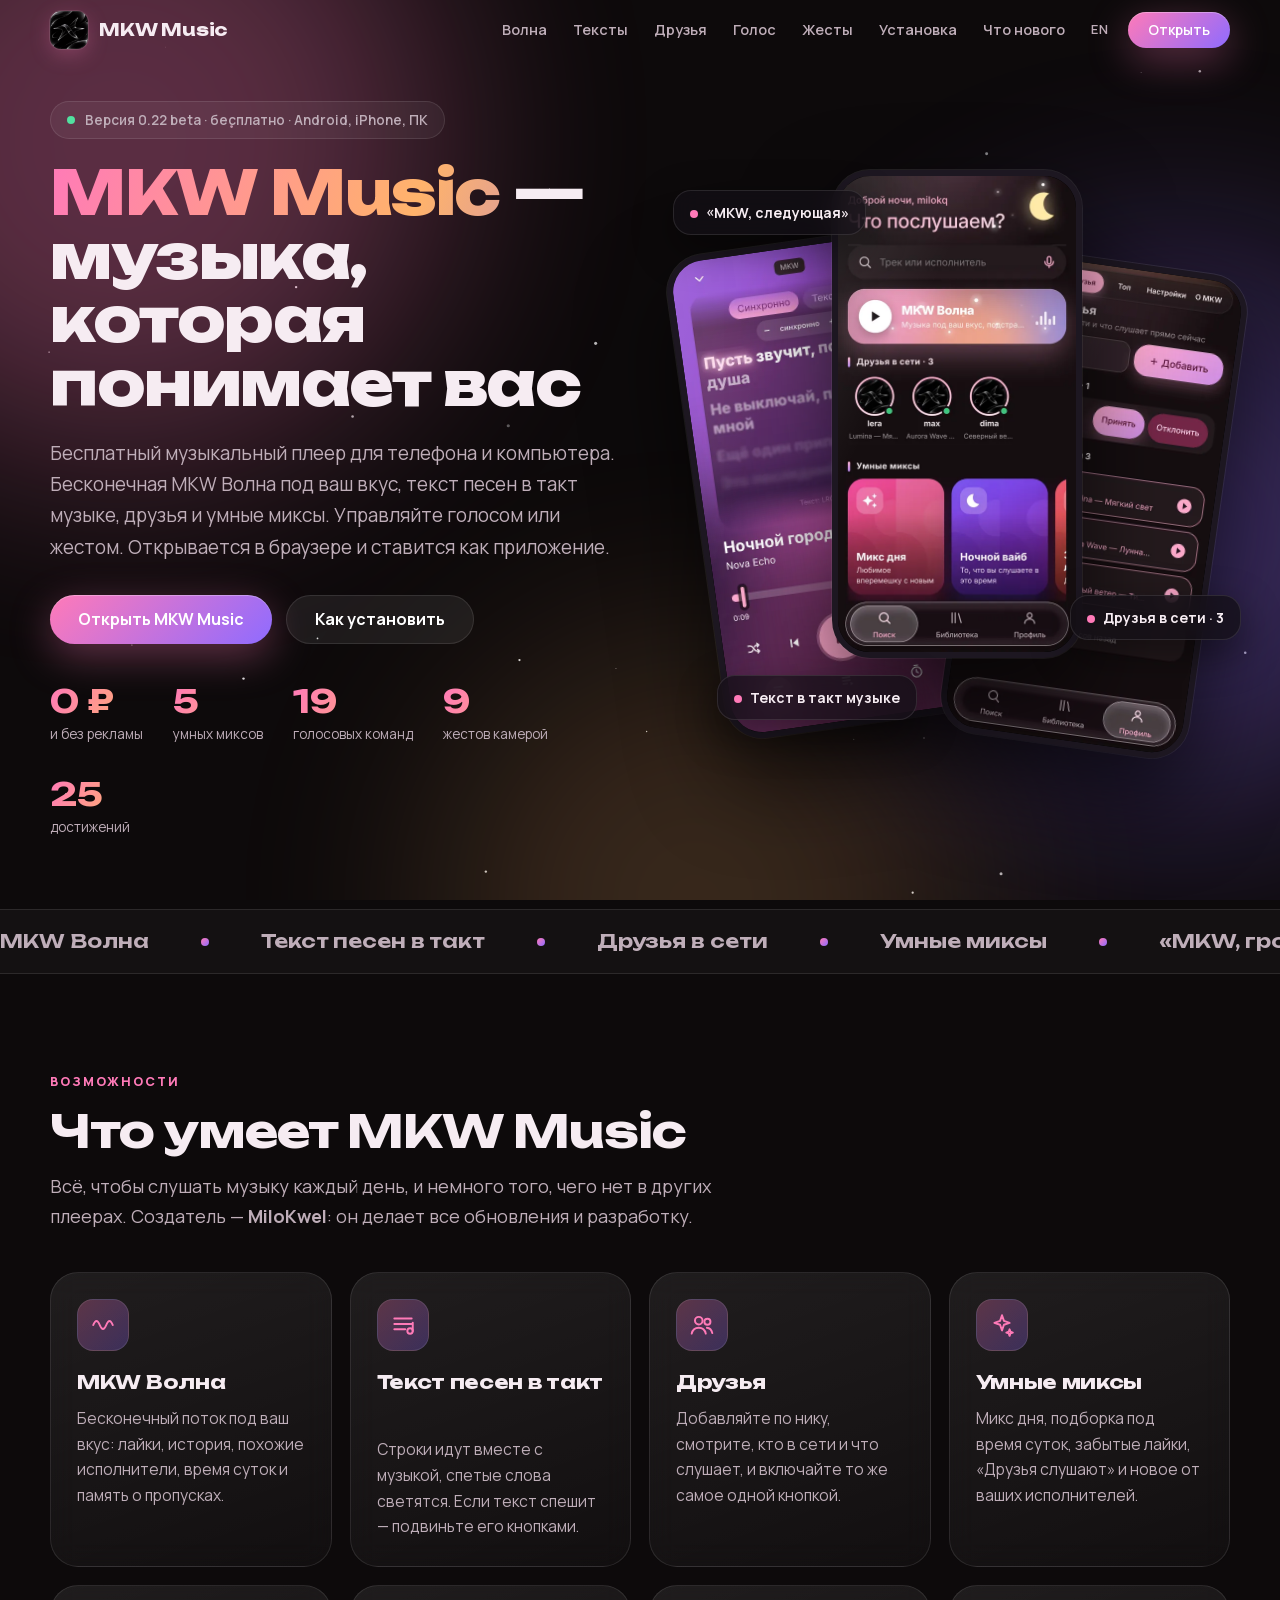
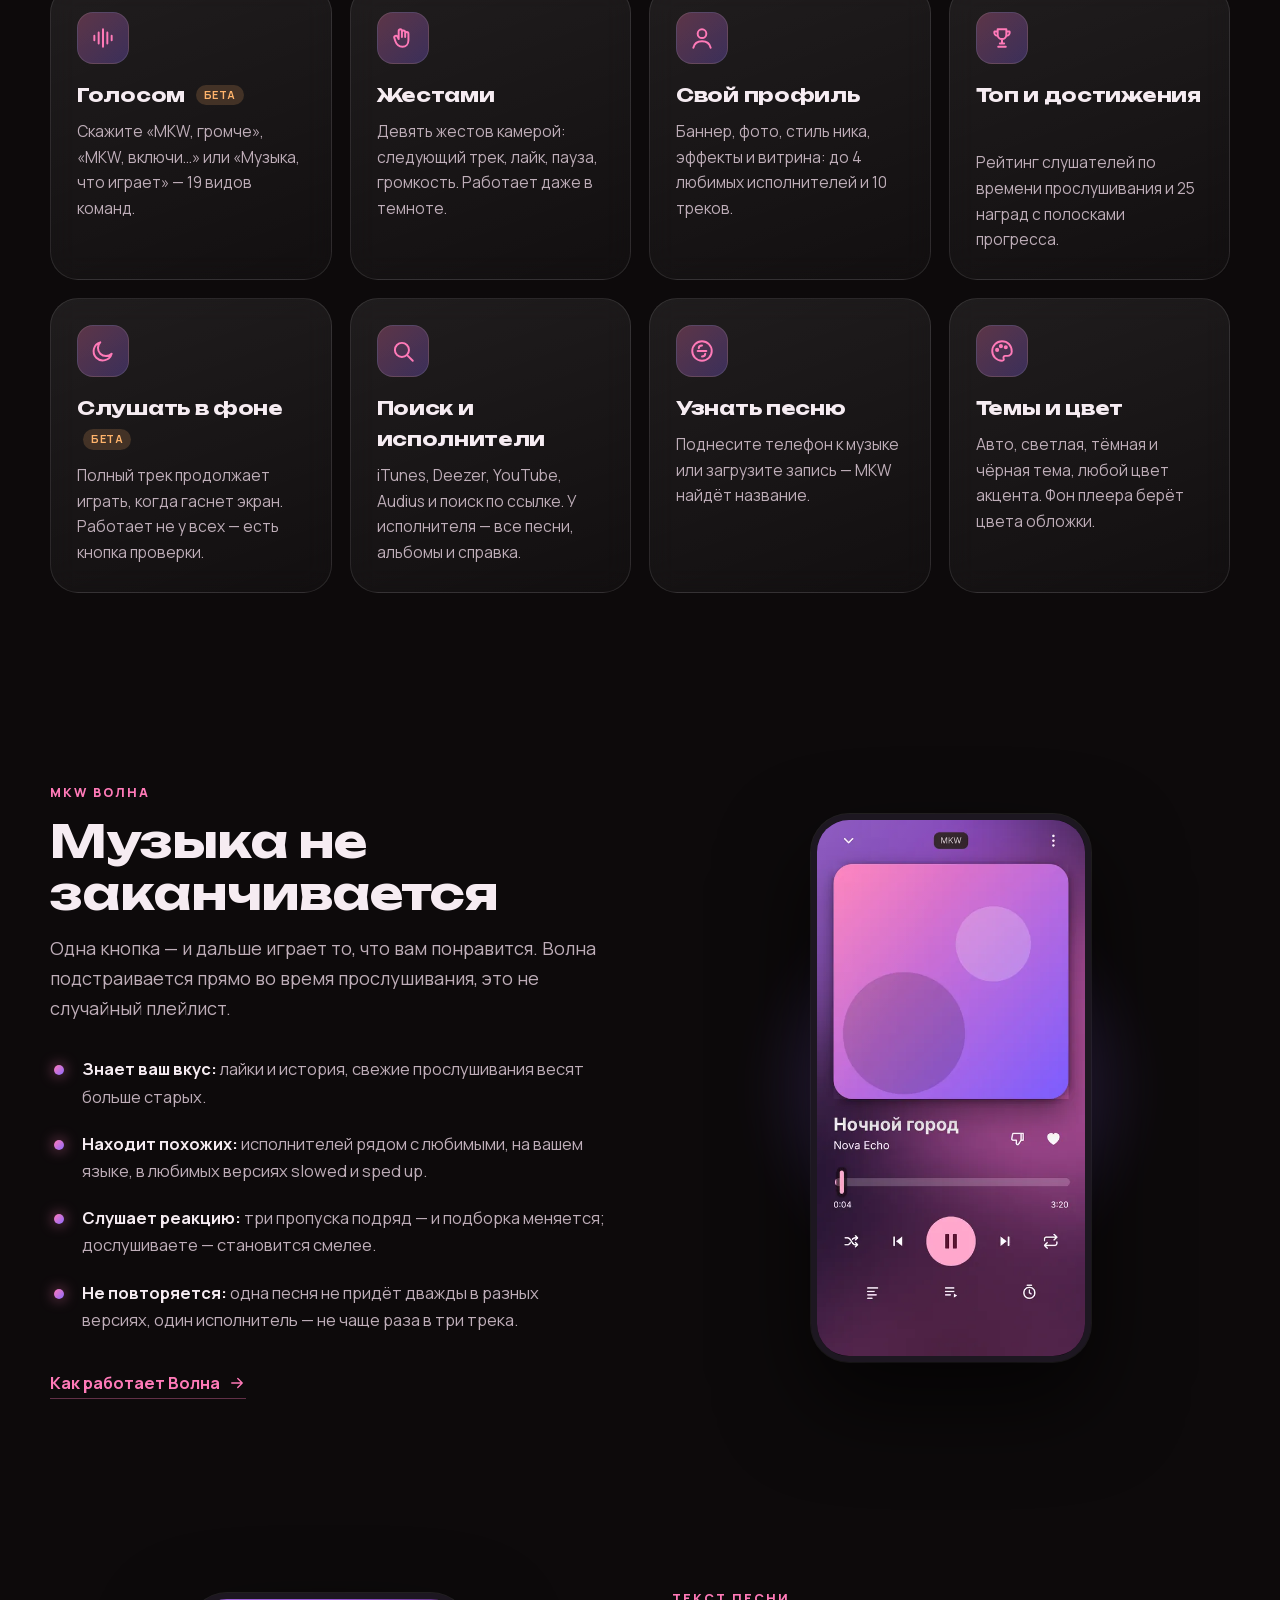
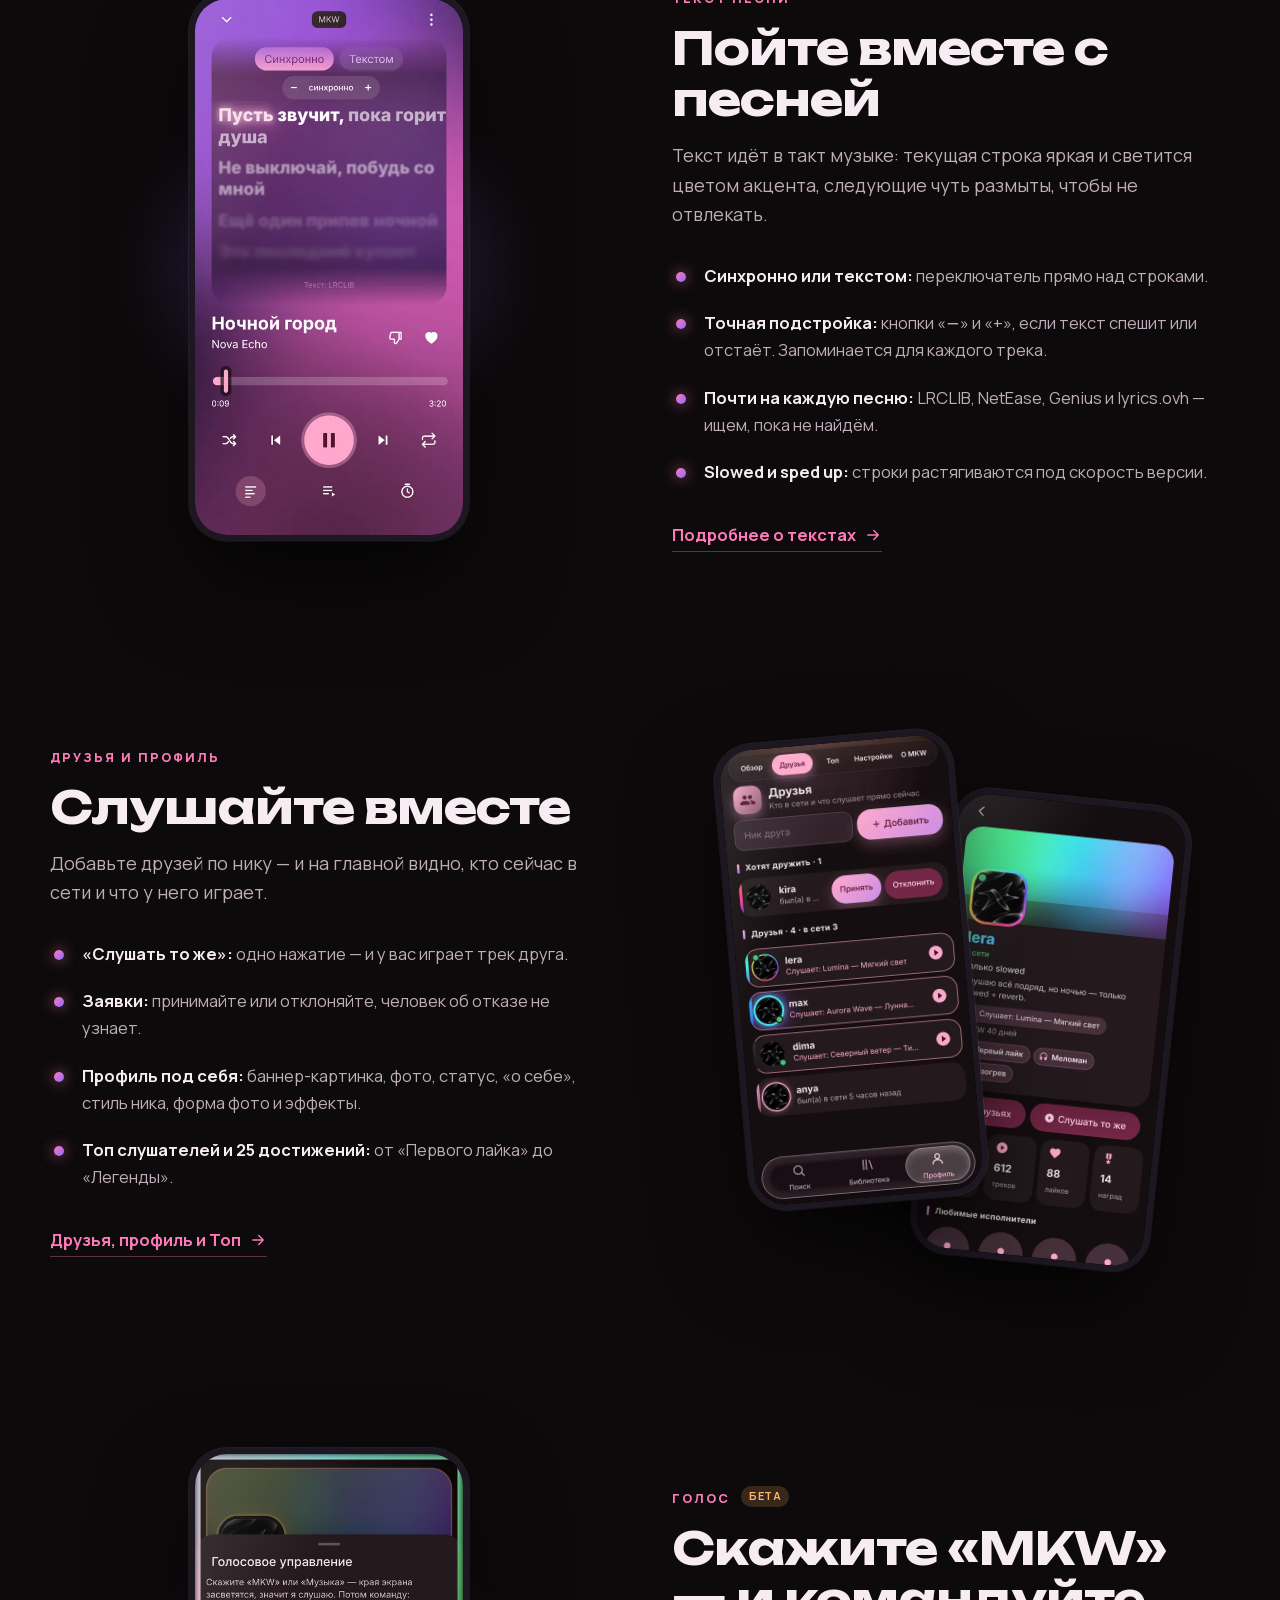
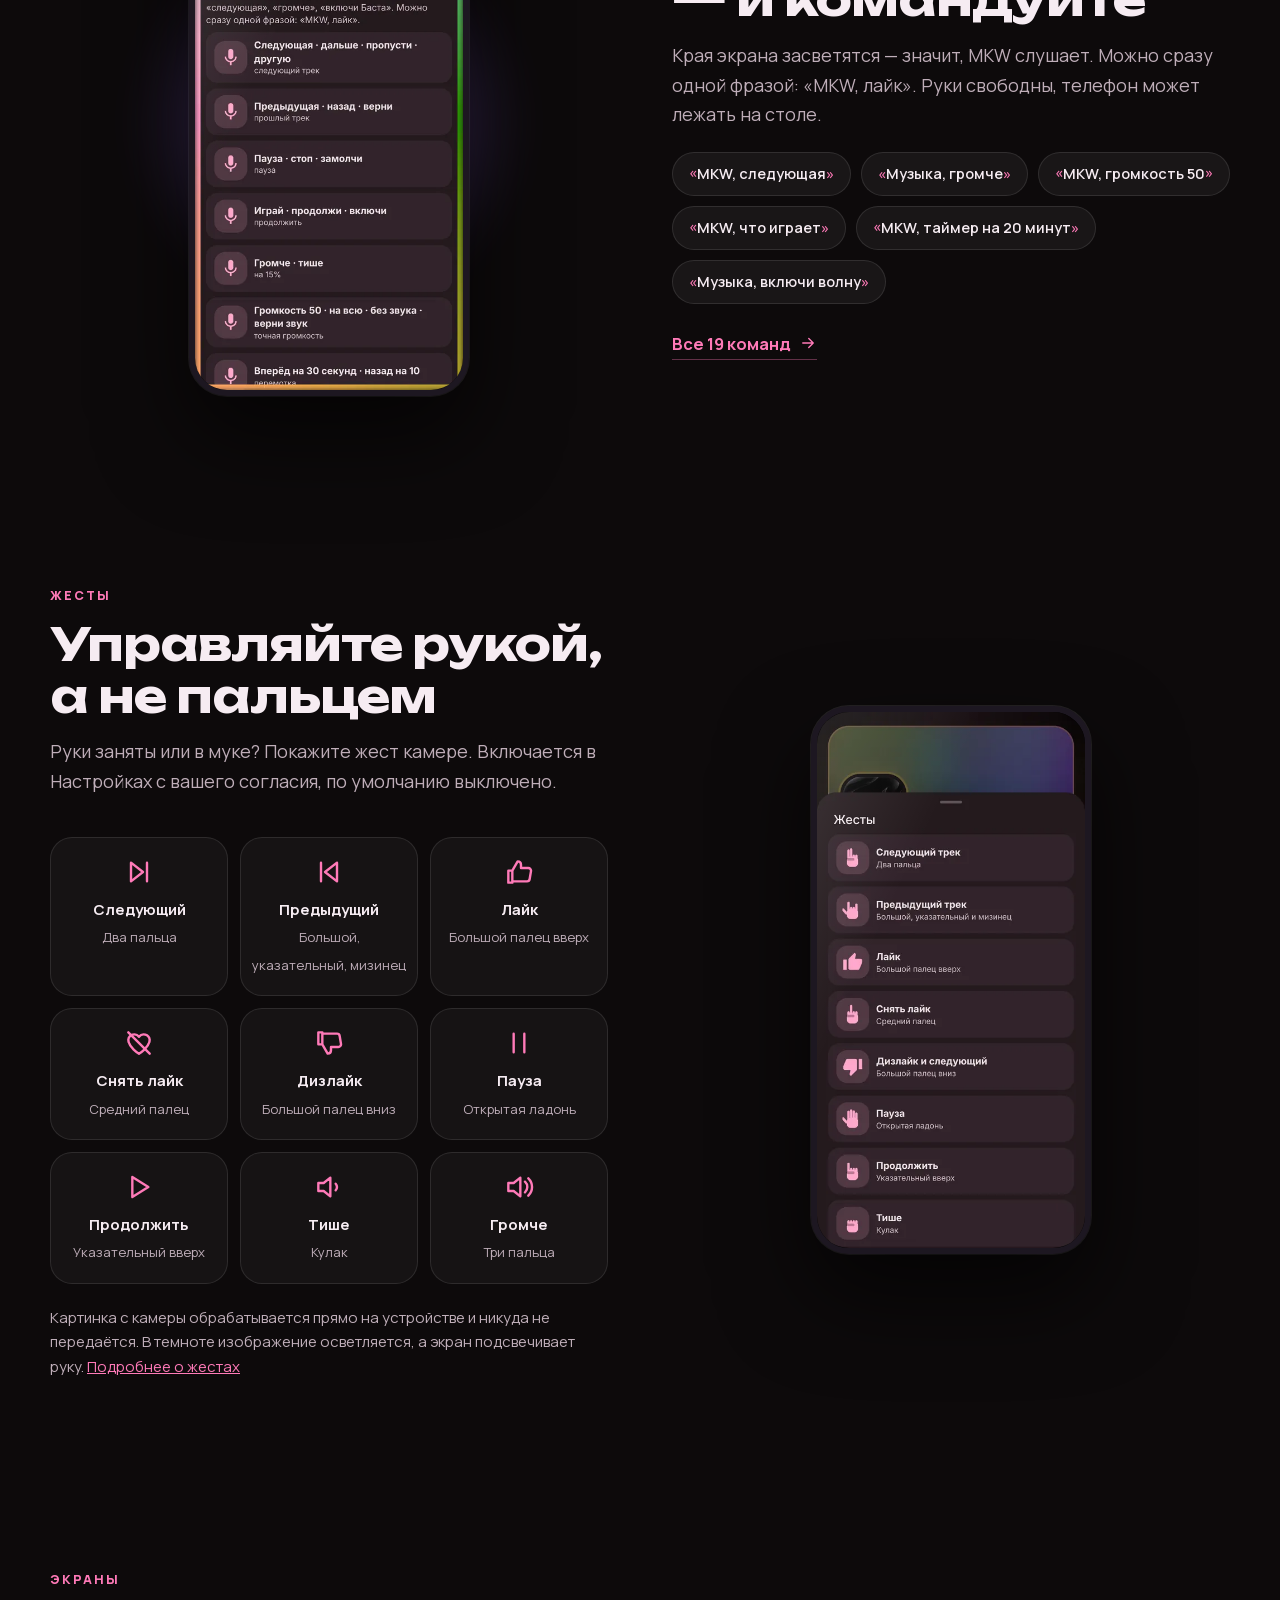
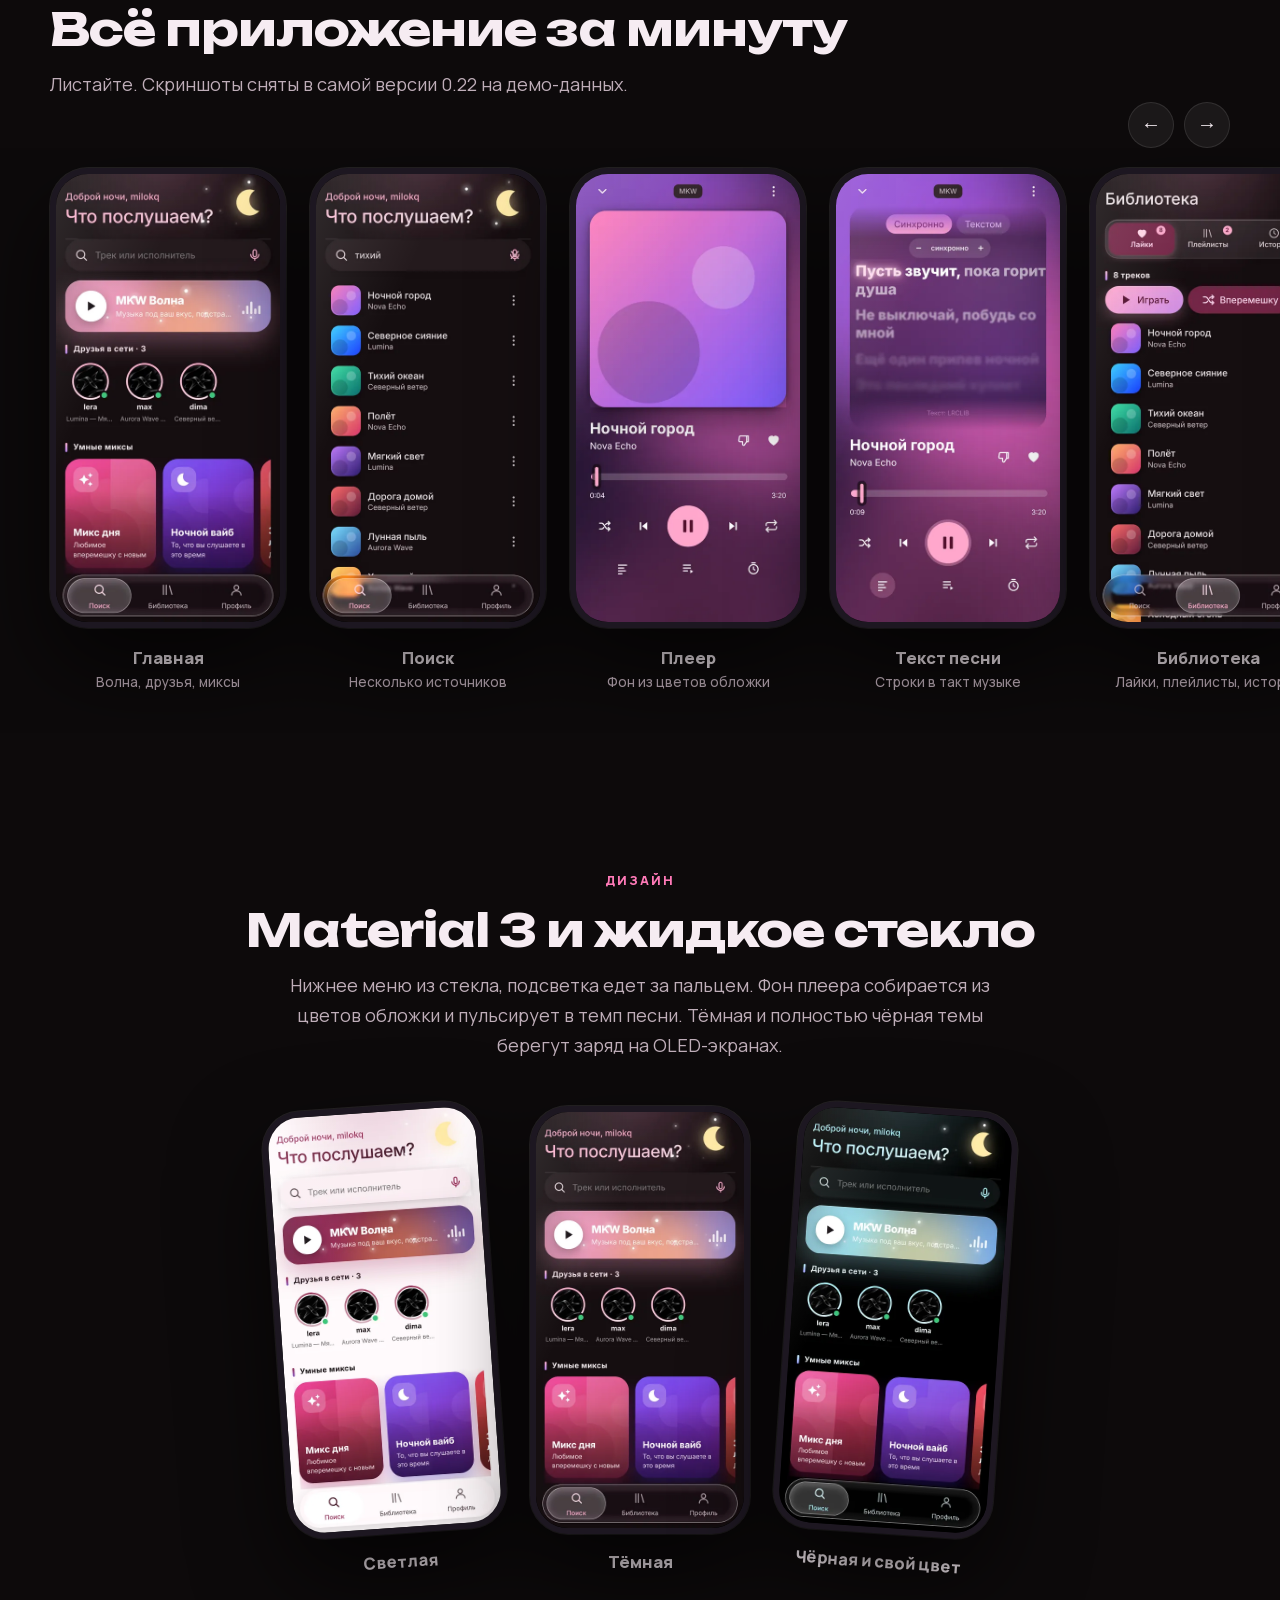
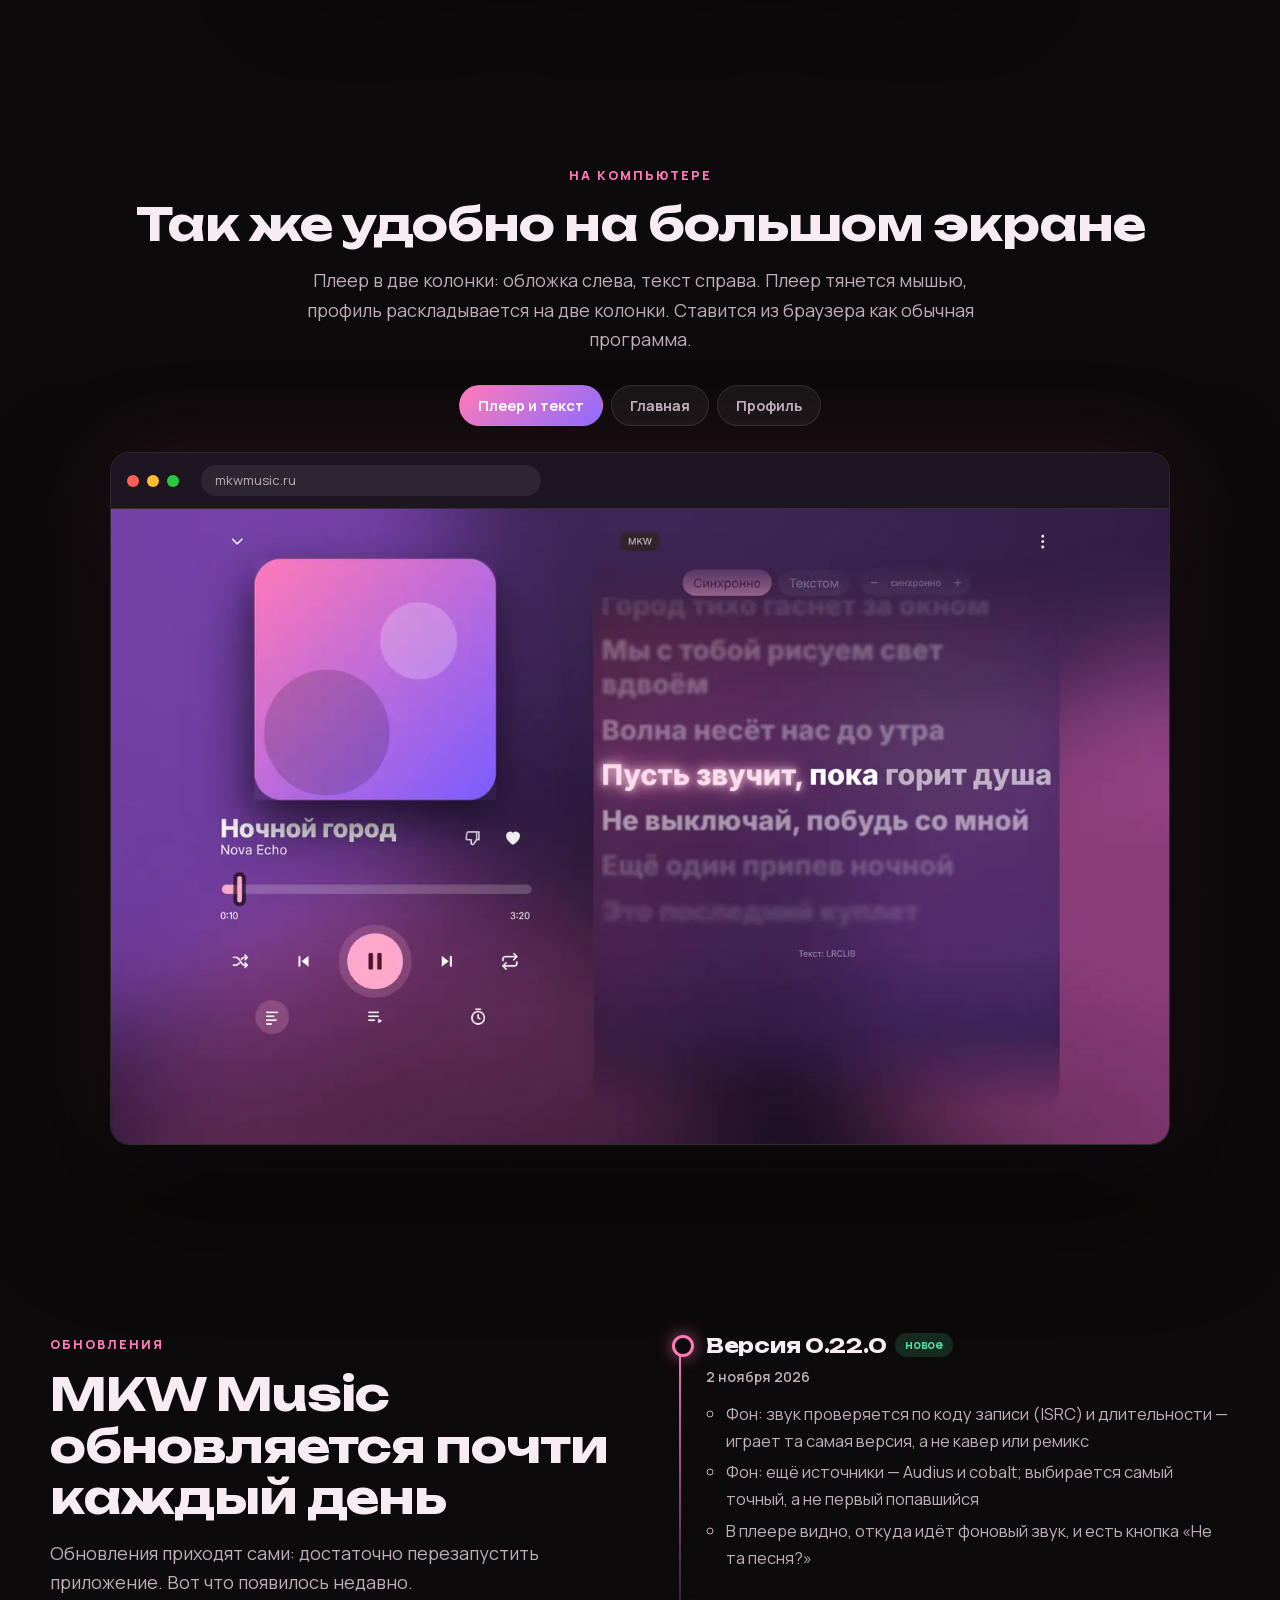
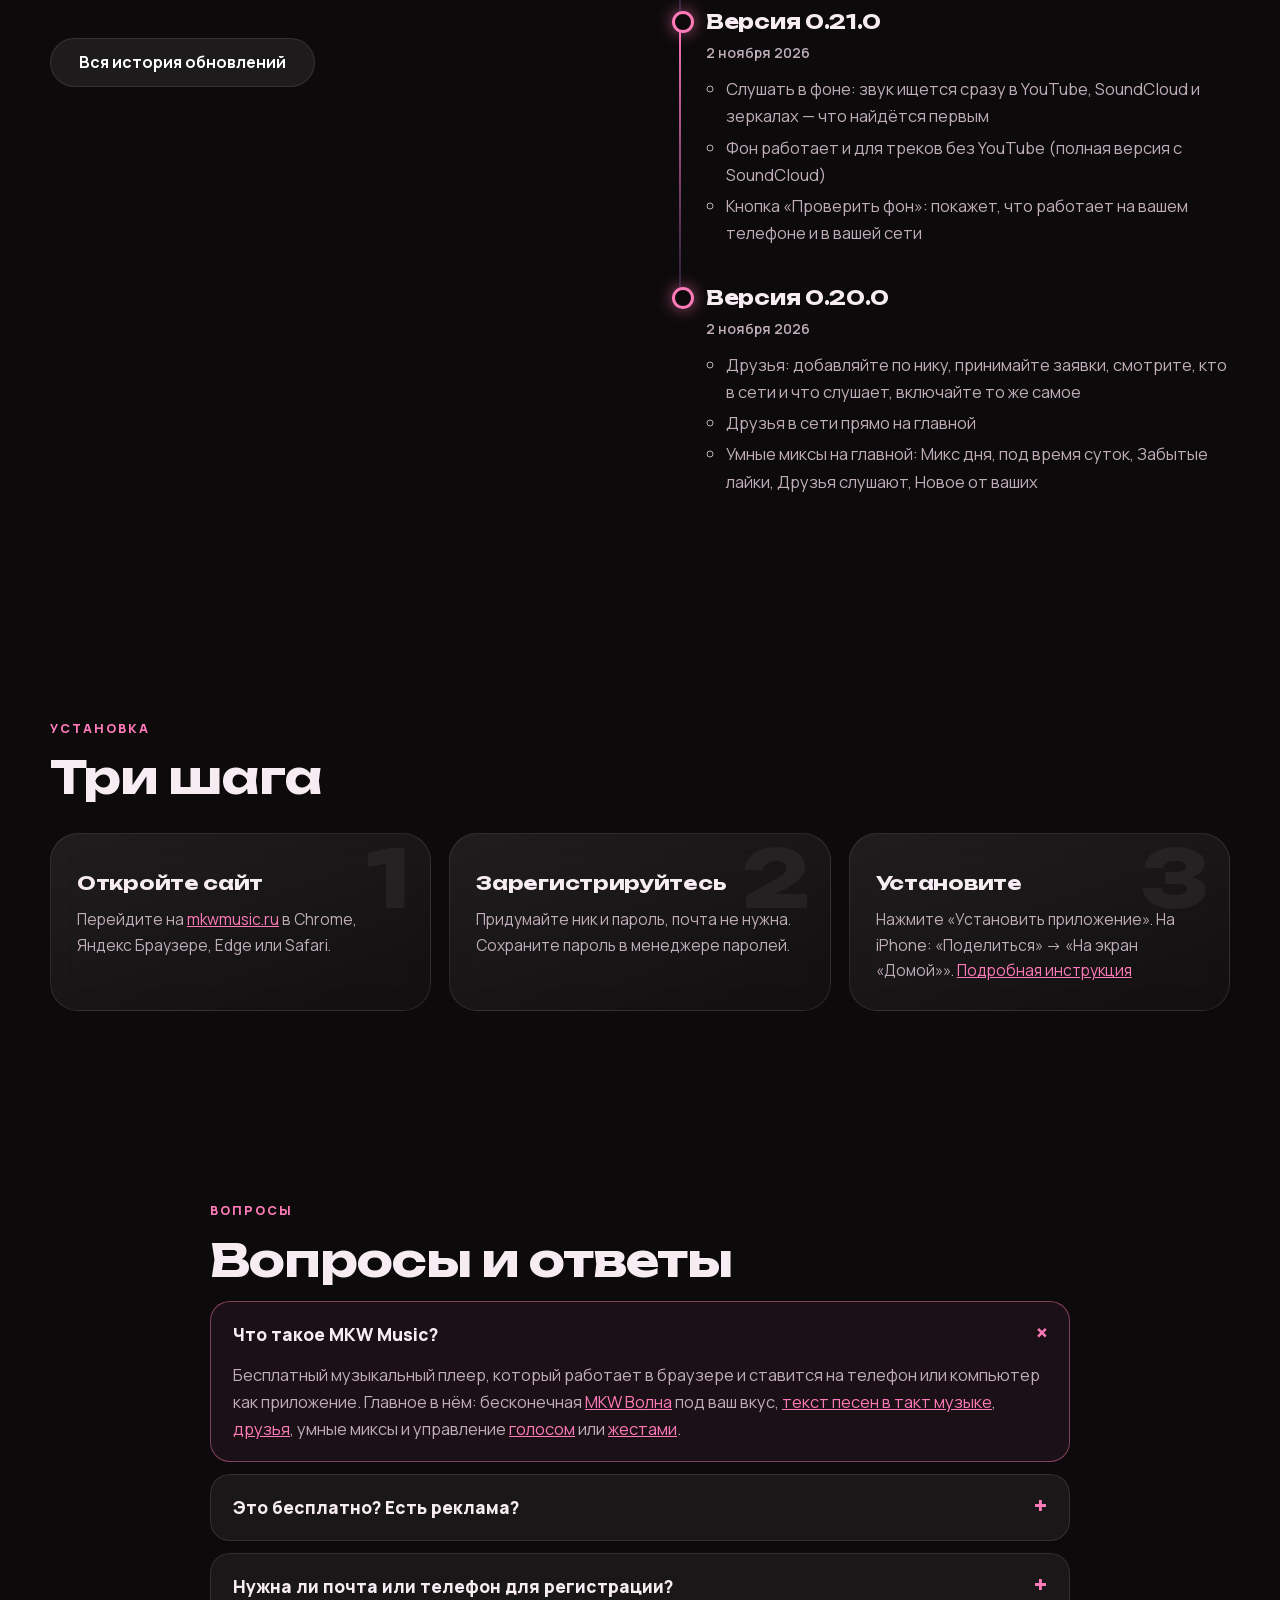
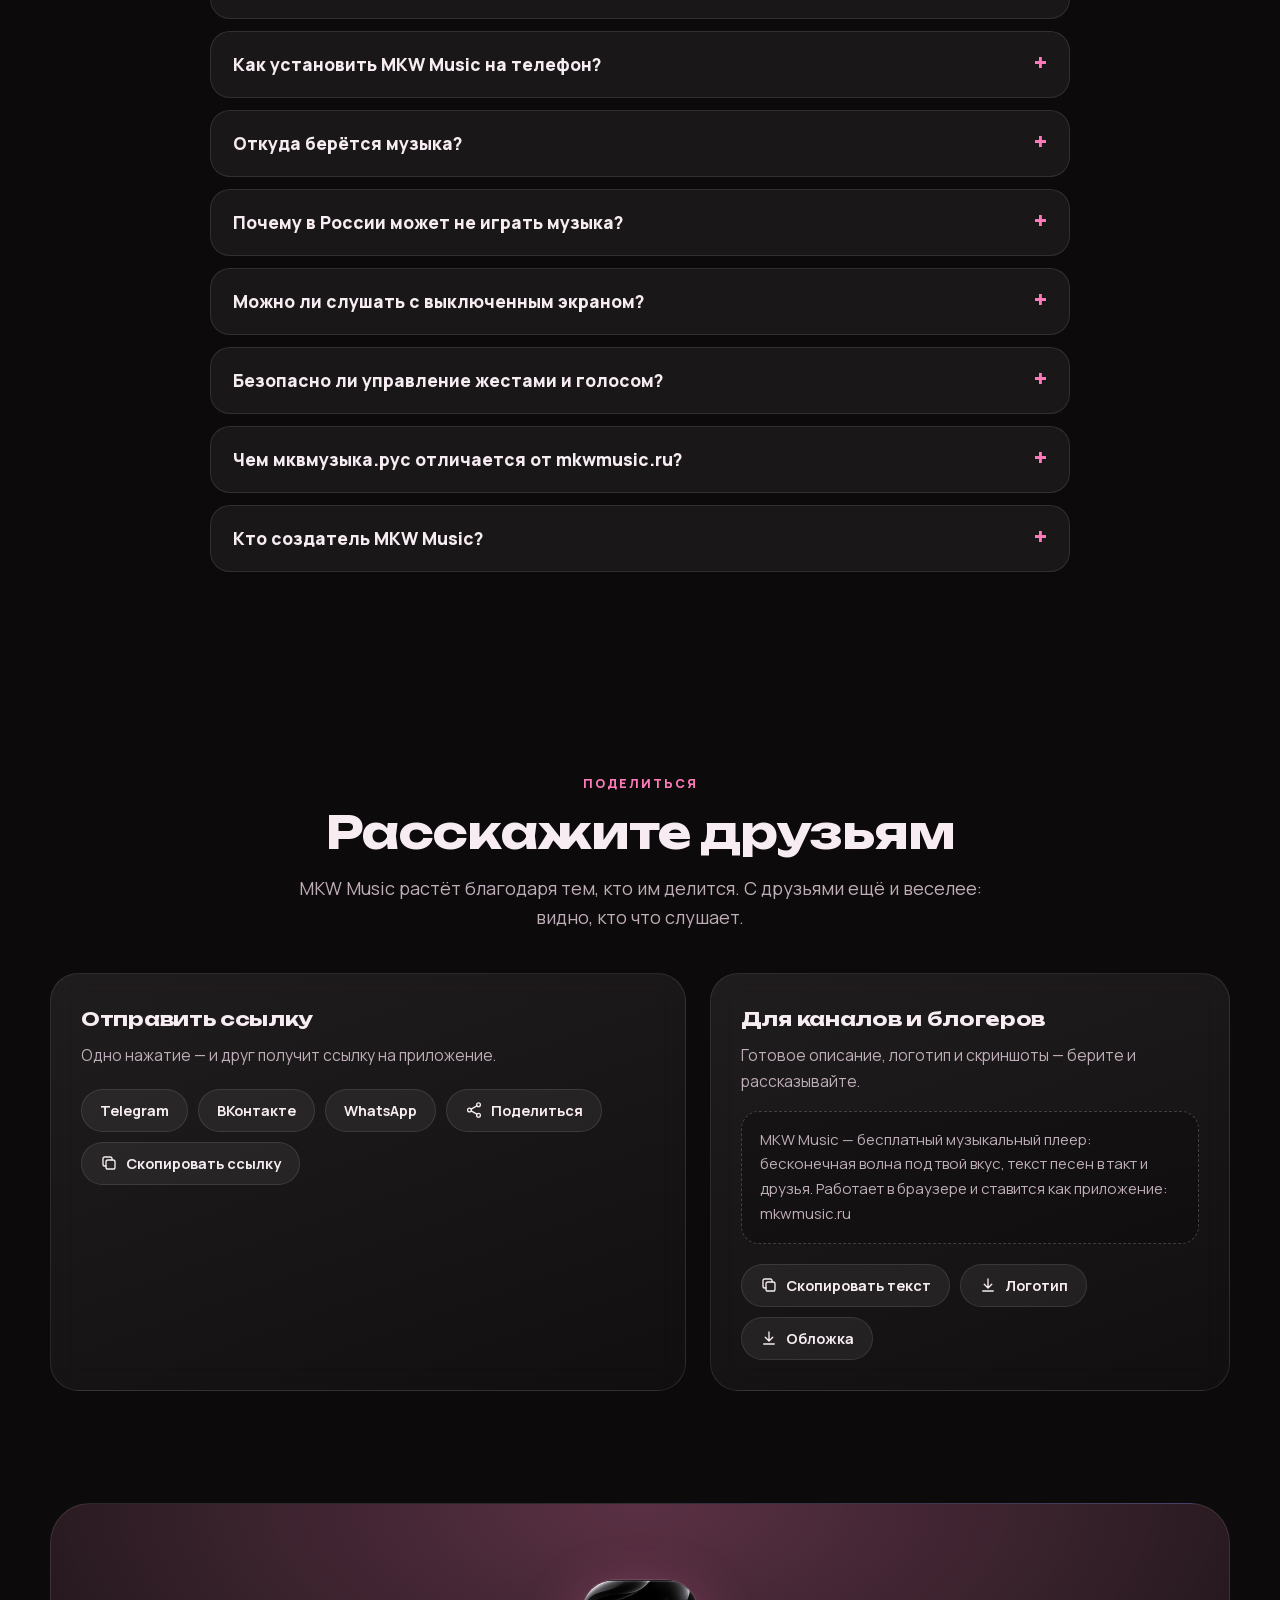
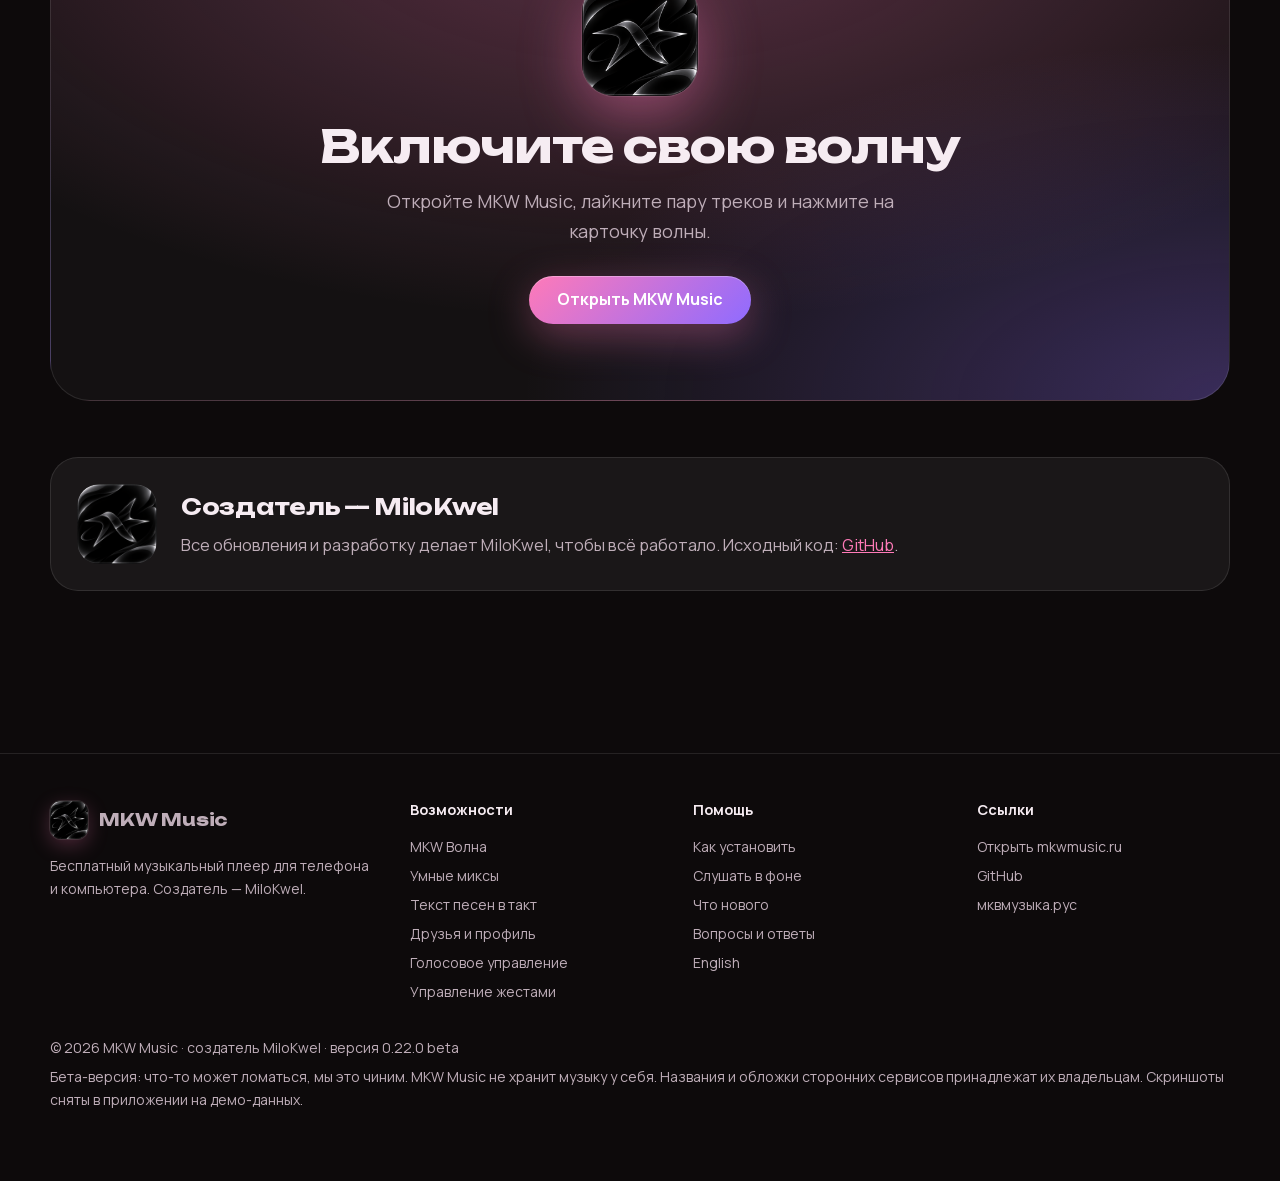
==== commit 0c4b6061: "Промосайт под MKW Music 0.22: новые страницы, скриншоты и SEO - Главная переписана под версию 0.22: " ====
--- a/index.html
+++ b/index.html
@@ -2,270 +2,121 @@
 <html lang="ru">
 <head>
 <meta charset="utf-8">
-<meta name="viewport" content="width=device-width,initial-scale=1">
-<title>MKW Music — бесплатный музыкальный плеер с волной под ваш вкус и управлением жестами</title>
-<meta name="description" content="MKW Music — бесплатный музыкальный плеер для телефона и компьютера. Бесконечная MKW Волна под ваш вкус, девять жестов камерой, поиск по iTunes, YouTube и Audius, лайки, плейлисты и красивые темы. Создатель — MiloKwel.">
-<meta name="keywords" content="MKW Music, МКВ Музыка, мквмузыка, музыкальный плеер, MKW Волна, управление жестами, музыка жестами, бесплатный плеер, MiloKwel">
+<meta name="viewport" content="width=device-width,initial-scale=1,viewport-fit=cover">
+<title>MKW Music — бесплатный музыкальный плеер: MKW Волна, текст песен и друзья</title>
+<meta name="description" content="MKW Music (МКВ Музыка) — бесплатный плеер без рекламы для телефона и ПК: бесконечная MKW Волна под ваш вкус, текст песен в такт, друзья, умные миксы, голос и жесты.">
+<meta name="keywords" content="MKW Music, МКВ Музыка, мквмузыка, mkwmusic, MKW Волна, музыкальный плеер, бесплатный плеер без рекламы, текст песен, слушать музыку онлайн, MiloKwel"><link rel="canonical" href="https://xn--80adpkcic0dzd.xn--p1acf/">
+<link rel="alternate" hreflang="ru" href="https://xn--80adpkcic0dzd.xn--p1acf/"><link rel="alternate" hreflang="en" href="https://xn--80adpkcic0dzd.xn--p1acf/en/"><link rel="alternate" hreflang="x-default" href="https://xn--80adpkcic0dzd.xn--p1acf/"><meta name="robots" content="index,follow,max-image-preview:large,max-snippet:-1,max-video-preview:-1">
 <meta name="author" content="MiloKwel">
-<meta name="robots" content="index,follow,max-image-preview:large">
-<link rel="canonical" href="https://xn--80adpkcic0dzd.xn--p1acf/">
+<meta name="theme-color" content="#0d0a0b">
+<meta name="color-scheme" content="dark">
+<meta name="format-detection" content="telephone=no">
 <meta property="og:type" content="website">
 <meta property="og:site_name" content="MKW Music">
-<meta property="og:title" content="MKW Music — музыка под ваш вкус и управление жестами">
-<meta property="og:description" content="Бесплатный музыкальный плеер: бесконечная MKW Волна, девять жестов камерой, поиск по нескольким источникам.">
-<meta property="og:image" content="https://xn--80adpkcic0dzd.xn--p1acf/og.png">
+<meta property="og:title" content="MKW Music — бесплатный музыкальный плеер: MKW Волна, текст песен и друзья">
+<meta property="og:description" content="MKW Music (МКВ Музыка) — бесплатный плеер без рекламы для телефона и ПК: бесконечная MKW Волна под ваш вкус, текст песен в такт, друзья, умные миксы, голос и жесты.">
+<meta property="og:url" content="https://xn--80adpkcic0dzd.xn--p1acf/">
+<meta property="og:image" content="https://xn--80adpkcic0dzd.xn--p1acf/img/og.jpg">
+<meta property="og:image:width" content="1200">
+<meta property="og:image:height" content="630">
+<meta property="og:image:alt" content="MKW Music — бесплатный музыкальный плеер">
 <meta property="og:locale" content="ru_RU">
 <meta name="twitter:card" content="summary_large_image">
-<meta name="theme-color" content="#0d0a0b">
-<link rel="icon" type="image/png" href="mkw-favicon.png">
-<script type="application/ld+json">
-{"@context":"https://schema.org","@graph":[
-{"@type":"SoftwareApplication","name":"MKW Music","alternateName":["МКВ Музыка","MKW Музыка","мквмузыка.рус","mkwmusic.ru"],"applicationCategory":"MultimediaApplication","operatingSystem":"Android, iOS, Windows, macOS, Linux (веб-приложение в браузере)","url":"https://mkwmusic.ru","image":"https://xn--80adpkcic0dzd.xn--p1acf/og.png","softwareVersion":"0.12.0","description":"MKW Music — бесплатный музыкальный плеер для телефона и компьютера: MKW Волна, управление жестами, поиск по iTunes, YouTube и Audius, лайки, плейлисты, история, темы оформления.","offers":{"@type":"Offer","price":"0","priceCurrency":"RUB"},"author":{"@type":"Person","name":"MiloKwel","url":"https://github.com/milokwela"},"inLanguage":"ru"},
-{"@type":"WebSite","name":"MKW Music","url":"https://xn--80adpkcic0dzd.xn--p1acf/","inLanguage":"ru"},
-{"@type":"FAQPage","mainEntity":[
-{"@type":"Question","name":"Что такое MKW Music?","acceptedAnswer":{"@type":"Answer","text":"MKW Music — бесплатный музыкальный плеер, который работает в браузере и устанавливается на телефон или компьютер как приложение. Главные особенности: бесконечная MKW Волна под ваш вкус, управление жестами через камеру, поиск по нескольким источникам и оформление в стиле Material You с эффектом жидкого стекла."}},
-{"@type":"Question","name":"Кто создатель MKW Music?","acceptedAnswer":{"@type":"Answer","text":"Создатель — MiloKwel. Он делает все обновления и разработку, чтобы всё работало."}},
-{"@type":"Question","name":"Что такое MKW Волна?","acceptedAnswer":{"@type":"Answer","text":"MKW Волна — бесконечный поток музыки, который подстраивается под ваш вкус: учитывает лайки и историю, реагирует на пропуски и дослушивания, открывает новых исполнителей из любимых жанров и не ставит одного артиста подряд. Любой трек можно отметить дизлайком."}},
-{"@type":"Question","name":"Как работает управление жестами?","acceptedAnswer":{"@type":"Answer","text":"В Профиле включается переключатель «Жесты» с вашего согласия. Камера работает на вашем устройстве, изображение никуда не передаётся и не сохраняется. Девять жестов: два пальца — следующий трек, рок-жест — предыдущий, большой палец вверх — лайк, средний палец — снять лайк, большой палец вниз — дизлайк, открытая ладонь — пауза, палец вверх — продолжить, кулак — тише, три пальца — громче."}},
-{"@type":"Question","name":"Нужна ли почта для регистрации?","acceptedAnswer":{"@type":"Answer","text":"Нет. Достаточно придумать ник и пароль."}},
-{"@type":"Question","name":"Откуда берётся музыка?","acceptedAnswer":{"@type":"Answer","text":"MKW Music ищет треки через iTunes (30-секундные фрагменты), YouTube (официальный встроенный плеер) и Audius. Приложение не хранит музыку у себя."}},
-{"@type":"Question","name":"Как установить MKW Music на телефон?","acceptedAnswer":{"@type":"Answer","text":"Откройте mkwmusic.ru в браузере и нажмите «Установить приложение». На iPhone: «Поделиться» в Safari, затем «На экран Домой»."}},
-{"@type":"Question","name":"Это бесплатно?","acceptedAnswer":{"@type":"Answer","text":"Да, пользоваться MKW Music можно бесплатно."}}
-]}]}
-</script>
-<style>
-:root{--bg:#0d0a0b;--card:rgba(255,255,255,.055);--line:rgba(255,255,255,.1);--tx:#f6ecf2;--mut:#bba9b5;--p:#ff7ab8;--p2:#8f6bff;--p3:#ffb36b;--r:28px}
-*{box-sizing:border-box}
-html{scroll-behavior:smooth;overflow-x:hidden}
-body{margin:0;background:var(--bg);color:var(--tx);font:16px/1.65 system-ui,-apple-system,"Segoe UI",Roboto,sans-serif;overflow-x:hidden;-webkit-font-smoothing:antialiased}
-a{color:inherit}img{max-width:100%;display:block}
-::selection{background:rgba(255,122,184,.4)}
-.wrap{width:min(1180px,100% - 32px);margin:0 auto}
-#stars{position:fixed;inset:0;z-index:-2;width:100%;height:100%}
-.aurora{position:fixed;inset:0;z-index:-1;overflow:hidden;pointer-events:none}
-.aurora i{position:absolute;border-radius:50%;filter:blur(110px);opacity:.34;animation:drift 22s ease-in-out infinite}
-.aurora i:nth-child(1){width:640px;height:640px;background:var(--p);left:-200px;top:-180px}
-.aurora i:nth-child(2){width:560px;height:560px;background:var(--p2);right:-180px;top:28vh;animation-delay:-8s}
-.aurora i:nth-child(3){width:520px;height:520px;background:var(--p3);left:34vw;bottom:-260px;opacity:.2;animation-delay:-14s}
-@keyframes drift{50%{transform:translate(60px,-70px) scale(1.15)}}
-header.top{position:sticky;top:0;z-index:30;padding:12px 0;transition:background .3s,border-color .3s;border-bottom:1px solid transparent}
-header.top.scrolled{background:rgba(13,10,11,.62);backdrop-filter:blur(18px) saturate(1.5);-webkit-backdrop-filter:blur(18px) saturate(1.5);border-color:var(--line)}
-.bar{display:flex;align-items:center;justify-content:space-between;gap:16px}
-.brand{display:flex;align-items:center;gap:12px;font-weight:800;letter-spacing:.3px;text-decoration:none}
-.brand img{width:40px;height:40px;border-radius:12px;box-shadow:0 0 0 1px var(--line),0 6px 20px rgba(255,122,184,.25)}
-nav{display:flex;align-items:center;gap:6px}
-nav a{padding:8px 14px;border-radius:999px;color:var(--mut);text-decoration:none;font-size:15px;transition:background .2s,color .2s}
-nav a:hover{background:rgba(255,255,255,.07);color:var(--tx)}
-.btn{display:inline-flex;align-items:center;justify-content:center;gap:10px;padding:14px 28px;border-radius:999px;background:linear-gradient(135deg,var(--p),var(--p2));color:#fff;font-weight:700;text-decoration:none;box-shadow:0 12px 40px rgba(255,122,184,.35),inset 0 1px 0 rgba(255,255,255,.3);transition:transform .25s cubic-bezier(.3,1.4,.5,1),box-shadow .25s;position:relative;overflow:hidden}
-nav a.btn{color:#fff}
-.btn::after{content:"";position:absolute;inset:0;background:linear-gradient(110deg,transparent 30%,rgba(255,255,255,.35) 50%,transparent 70%);transform:translateX(-120%);transition:transform .7s}
-.btn:hover{transform:translateY(-3px) scale(1.03);box-shadow:0 18px 50px rgba(255,122,184,.5),inset 0 1px 0 rgba(255,255,255,.3)}
-.btn:hover::after{transform:translateX(120%)}
-.btn.ghost{background:rgba(255,255,255,.07);border:1px solid var(--line);box-shadow:none}
-.btn.sm{padding:10px 20px;font-size:14px}
-.hero{display:grid;grid-template-columns:1.05fr .95fr;gap:30px;align-items:center;padding:50px 0 80px;min-height:calc(100vh - 70px)}
-.tag{display:inline-flex;align-items:center;gap:10px;padding:7px 16px;border-radius:999px;border:1px solid var(--line);background:rgba(255,255,255,.05);color:var(--mut);font-size:13px;margin-bottom:22px}
-.tag b{width:8px;height:8px;border-radius:50%;background:#52e0a0;animation:ping 2s infinite}
-@keyframes ping{0%{box-shadow:0 0 0 0 rgba(82,224,160,.7)}70%,100%{box-shadow:0 0 0 10px rgba(82,224,160,0)}}
-h1{font-size:clamp(36px,6vw,72px);line-height:1.04;margin:0 0 22px;letter-spacing:-1.5px}
-h1 .g{background:linear-gradient(110deg,var(--p),var(--p3),var(--p2),var(--p));background-size:250% 100%;-webkit-background-clip:text;background-clip:text;color:transparent;animation:shine 7s linear infinite}
-@keyframes shine{to{background-position:250% 0}}
-.lead{font-size:19px;color:var(--mut);max-width:560px;margin:0}
-.cta{display:flex;gap:14px;flex-wrap:wrap;margin-top:32px}
-.facts{display:flex;gap:28px;flex-wrap:wrap;margin-top:40px}
-.fact b{display:block;font-size:34px;line-height:1;background:linear-gradient(120deg,var(--p),var(--p3));-webkit-background-clip:text;background-clip:text;color:transparent}
-.fact span{font-size:13px;color:var(--mut)}
-.stage{position:relative;height:620px}
-.glow{position:absolute;left:50%;top:50%;width:420px;height:420px;margin:-210px 0 0 -210px;border-radius:50%;background:radial-gradient(circle,rgba(255,122,184,.55),rgba(143,107,255,.25) 50%,transparent 70%);filter:blur(30px);animation:breathe 6s ease-in-out infinite;pointer-events:none}
-@keyframes breathe{50%{transform:scale(1.18);opacity:.8}}
-.ph{position:absolute;width:250px;border-radius:38px;border:6px solid #1d1721;background:#000;box-shadow:0 40px 90px rgba(0,0,0,.65),0 0 0 1px var(--line);overflow:hidden;transition:transform .5s cubic-bezier(.2,.8,.2,1)}
-.ph img{width:100%;height:auto}
-.ph::after{content:"";position:absolute;inset:0;background:linear-gradient(115deg,rgba(255,255,255,.14),transparent 32%);pointer-events:none}
-.stage .a{left:2%;top:80px;rotate:-8deg;animation:bob 8s ease-in-out infinite}
-.stage .b{left:50%;margin-left:-125px;top:10px;z-index:3;animation:bob 8s ease-in-out -3s infinite}
-.stage .c{right:2%;top:100px;rotate:8deg;animation:bob 8s ease-in-out -6s infinite}
-@keyframes bob{50%{translate:0 -16px}}
-.chip{position:absolute;z-index:5;padding:10px 16px;border-radius:18px;background:rgba(20,15,22,.72);border:1px solid var(--line);backdrop-filter:blur(14px);-webkit-backdrop-filter:blur(14px);font-size:14px;font-weight:600;box-shadow:0 14px 40px rgba(0,0,0,.45);animation:bob 6s ease-in-out infinite}
-.chip.c1{left:-2%;top:30px}.chip.c2{right:-2%;bottom:140px;animation-delay:-2s}.chip.c3{left:6%;bottom:60px;animation-delay:-4s}
-.chip i{display:inline-block;width:8px;height:8px;border-radius:50%;background:var(--p);margin-right:8px}
-.marq{border-block:1px solid var(--line);background:rgba(255,255,255,.03);overflow:hidden;padding:18px 0}
-.marq div{display:flex;gap:56px;width:max-content;animation:marq 38s linear infinite}
-.marq span{font-size:22px;font-weight:700;color:var(--mut);white-space:nowrap;display:flex;align-items:center;gap:56px}
-.marq span::after{content:"";width:8px;height:8px;border-radius:50%;background:linear-gradient(135deg,var(--p),var(--p2))}
-@keyframes marq{to{transform:translateX(-50%)}}
-section{padding:96px 0}
-.eyebrow{display:inline-block;font-size:13px;letter-spacing:2px;text-transform:uppercase;color:var(--p);font-weight:700;margin-bottom:12px}
-h2{font-size:clamp(28px,4.4vw,52px);line-height:1.1;margin:0 0 16px;letter-spacing:-1px}
-.sub{color:var(--mut);max-width:680px;margin:0 0 40px;font-size:18px}
-.grid{display:grid;grid-template-columns:repeat(auto-fit,minmax(260px,1fr));gap:18px}
-.card{position:relative;background:linear-gradient(160deg,rgba(255,255,255,.08),rgba(255,255,255,.025));border:1px solid var(--line);border-radius:var(--r);padding:28px;backdrop-filter:blur(14px);-webkit-backdrop-filter:blur(14px);transition:transform .35s cubic-bezier(.2,.8,.2,1),border-color .3s,box-shadow .3s;overflow:hidden}
-.card::before{content:"";position:absolute;inset:-1px;background:radial-gradient(400px circle at var(--mx,50%) var(--my,0%),rgba(255,122,184,.18),transparent 45%);opacity:0;transition:opacity .3s;pointer-events:none}
-.card:hover{transform:translateY(-8px);border-color:rgba(255,122,184,.5);box-shadow:0 24px 60px rgba(0,0,0,.4)}
-.card:hover::before{opacity:1}
-.ic{width:52px;height:52px;border-radius:16px;display:grid;place-items:center;margin-bottom:16px;background:linear-gradient(135deg,rgba(255,122,184,.28),rgba(143,107,255,.28));border:1px solid var(--line)}
-.sv{width:26px;height:26px;fill:none;stroke:var(--p);stroke-width:1.8;stroke-linecap:round;stroke-linejoin:round}
-.card h3{margin:0 0 8px;font-size:21px}.card p{margin:0;color:var(--mut);font-size:15.5px}
-.split{display:grid;grid-template-columns:1fr 1fr;gap:64px;align-items:center}
-.split.rev .vis{order:-1}
-.list{padding:0;margin:22px 0 0;list-style:none}
-.list li{padding:11px 0 11px 34px;position:relative;color:var(--mut)}
-.list li b{color:var(--tx)}
-.list li::before{content:"";position:absolute;left:4px;top:21px;width:10px;height:10px;border-radius:50%;background:linear-gradient(135deg,var(--p),var(--p2));box-shadow:0 0 14px rgba(255,122,184,.7)}
-.vis{display:flex;justify-content:center;position:relative}
-.vis .ph{position:relative;width:280px}
-.vis .glow{width:360px;height:360px;margin:-180px 0 0 -180px}
-.eq{display:inline-flex;gap:5px;height:34px;align-items:flex-end;margin-left:14px;vertical-align:middle}
-.eq i{width:6px;background:linear-gradient(180deg,var(--p),var(--p2));border-radius:3px;animation:eq 1.1s ease-in-out infinite}
-.eq i:nth-child(2){animation-delay:-.3s}.eq i:nth-child(3){animation-delay:-.6s}.eq i:nth-child(4){animation-delay:-.15s}.eq i:nth-child(5){animation-delay:-.45s}
-@keyframes eq{0%,100%{height:8px}50%{height:34px}}
-.gest{display:grid;grid-template-columns:repeat(3,1fr);gap:14px;margin-top:6px}
-.gi{border:1px solid var(--line);border-radius:22px;padding:20px 12px;text-align:center;background:rgba(255,255,255,.04);transition:transform .3s,border-color .3s,background .3s}
-.gi:hover{transform:translateY(-5px) scale(1.03);border-color:rgba(255,122,184,.55);background:rgba(255,122,184,.08)}
-.gi .sv{width:34px;height:34px;margin:0 auto 10px;display:block;animation:wiggle 3.2s ease-in-out infinite}
-.gi:nth-child(2n) .sv{animation-delay:-1s}.gi:nth-child(3n) .sv{animation-delay:-2s}
-@keyframes wiggle{0%,100%{transform:rotate(-6deg) scale(1)}50%{transform:rotate(8deg) scale(1.15)}}
-.gi b{display:block;font-size:15px}.gi span{font-size:13px;color:var(--mut)}
-.scan{position:relative;width:min(100%,340px);aspect-ratio:3/4;border-radius:34px;background:linear-gradient(160deg,#1b1420,#0f0b12);border:1px solid var(--line);overflow:hidden;box-shadow:0 40px 90px rgba(0,0,0,.6)}
-.scan .hand{position:absolute;inset:0;display:grid;place-items:center}
-.scan .hand svg{width:46%;fill:none;stroke:var(--p);stroke-width:1.2;stroke-linecap:round;stroke-linejoin:round;filter:drop-shadow(0 0 18px rgba(255,122,184,.8));animation:handmove 5s ease-in-out infinite}
-@keyframes handmove{0%,100%{transform:translateY(8px) rotate(-5deg)}50%{transform:translateY(-10px) rotate(6deg)}}
-.scan>i{position:absolute;width:44px;height:44px;border:3px solid var(--p);border-radius:10px}
-.scan>i:nth-child(1){left:18px;top:18px;border-right:0;border-bottom:0}.scan>i:nth-child(2){right:18px;top:18px;border-left:0;border-bottom:0}.scan>i:nth-child(3){left:18px;bottom:18px;border-right:0;border-top:0}.scan>i:nth-child(4){right:18px;bottom:18px;border-left:0;border-top:0}
-.scan::after{content:"";position:absolute;left:0;right:0;height:3px;background:linear-gradient(90deg,transparent,var(--p),transparent);box-shadow:0 0 24px var(--p);animation:scanline 3.4s ease-in-out infinite}
-@keyframes scanline{0%,100%{top:6%}50%{top:92%}}
-.scan .lbl{position:absolute;left:0;right:0;bottom:26px;text-align:center;font-size:13px;color:var(--mut);letter-spacing:1px}
-.gal{display:flex;gap:26px;overflow-x:auto;scroll-snap-type:x mandatory;padding:20px 16px 40px;scrollbar-width:thin;scrollbar-color:var(--p) transparent;-webkit-overflow-scrolling:touch}
-@media(min-width:1212px){.gal{padding-left:calc((100vw - 1180px)/2);padding-right:calc((100vw - 1180px)/2)}}
-.slide{flex:none;width:250px;scroll-snap-align:center;text-align:center}
-.slide .ph{position:relative;width:250px}
-.slide:hover .ph{transform:translateY(-12px) rotate(-1.5deg)}
-.slide p{margin:16px 0 0;font-weight:700}.slide small{display:block;color:var(--mut);font-weight:400;font-size:13.5px}
-.themes{display:flex;justify-content:center;gap:34px;flex-wrap:wrap}
-.themes .t{text-align:center;transition:transform .4s}
-.themes .t:nth-child(1){transform:rotate(-4deg)}.themes .t:nth-child(3){transform:rotate(4deg)}
-.themes .t:hover{transform:translateY(-12px) rotate(0)}
-.themes .ph{position:relative;width:230px}
-.themes p{margin:14px 0 0;font-weight:700}
-.win{max-width:1020px;margin:0 auto;border-radius:20px;overflow:hidden;border:1px solid var(--line);background:#16101a;box-shadow:0 50px 120px rgba(0,0,0,.65),0 0 100px rgba(255,122,184,.12);transition:transform .4s cubic-bezier(.2,.8,.2,1)}
-.win .tb{display:flex;align-items:center;gap:8px;padding:12px 16px;background:#1d1621;border-bottom:1px solid var(--line)}
-.win .tb i{width:12px;height:12px;border-radius:50%;background:#ff5f57}.win .tb i:nth-child(2){background:#febc2e}.win .tb i:nth-child(3){background:#28c840}
-.win .tb span{margin-left:14px;flex:1;max-width:340px;padding:5px 14px;border-radius:999px;background:rgba(255,255,255,.07);font-size:13px;color:var(--mut)}
-.win img{width:100%;height:auto}
-.steps{counter-reset:s}
-.steps .card{padding-top:34px}
-.steps .card::after{counter-increment:s;content:counter(s);position:absolute;right:20px;top:6px;font-size:84px;font-weight:900;color:rgba(255,255,255,.05);line-height:1}
-details{border:1px solid var(--line);border-radius:20px;padding:18px 24px;background:var(--card);margin-bottom:12px;transition:border-color .3s,background .3s}
-details[open]{border-color:rgba(255,122,184,.45);background:rgba(255,122,184,.06)}
-summary{cursor:pointer;font-weight:700;font-size:18px;list-style:none;display:flex;justify-content:space-between;gap:16px}
-summary::-webkit-details-marker{display:none}
-summary::after{content:"+";font-size:24px;line-height:1;color:var(--p);transition:transform .3s}
-details[open] summary::after{transform:rotate(45deg)}
-details p{color:var(--mut);margin:12px 0 0}
-.final{text-align:center;border-radius:40px;padding:80px 24px;border:1px solid var(--line);background:radial-gradient(120% 140% at 50% 0%,rgba(255,122,184,.3),transparent 60%),radial-gradient(100% 120% at 100% 100%,rgba(143,107,255,.3),transparent 60%),rgba(255,255,255,.03);overflow:hidden}
-.final img{width:120px;height:120px;border-radius:28%;margin:0 auto 24px;box-shadow:0 0 0 1px var(--line),0 20px 60px rgba(255,122,184,.45);animation:bob 6s ease-in-out infinite}
-.final p{color:var(--mut);max-width:560px;margin:0 auto 30px;font-size:18px}
-.creator{display:flex;gap:26px;align-items:center;flex-wrap:wrap;margin-top:60px;padding:28px;border-radius:var(--r);border:1px solid var(--line);background:var(--card)}
-.creator h3{margin:0 0 6px;font-size:24px}.creator p{margin:0;color:var(--mut)}
-footer{padding:40px 0 70px;color:var(--mut);font-size:14px;border-top:1px solid var(--line);margin-top:70px}
-.js .rv{opacity:0;transform:translateY(40px);transition:opacity .9s cubic-bezier(.2,.8,.2,1),transform .9s cubic-bezier(.2,.8,.2,1)}
-.js .rv.in{opacity:1;transform:none}
-.js .rv.d1{transition-delay:.1s}.js .rv.d2{transition-delay:.2s}
-@media(max-width:900px){
-  nav a:not(.btn){display:none}
-  .hero,.split{grid-template-columns:1fr;gap:40px}
-  .split.rev .vis{order:0}
-  .hero{min-height:0;padding-top:30px}
-  .stage{height:430px}
-  .stage .ph{width:170px}.stage .b{margin-left:-85px}
-  .vis .ph{width:230px}
-  section{padding:70px 0}
-  .gest{grid-template-columns:repeat(2,1fr)}
-  .chip{display:none}
-  .themes .ph{width:200px}
-}
-@media(prefers-reduced-motion:reduce){*{animation:none!important;transition:none!important}.js .rv{opacity:1;transform:none}}
-</style>
+<meta name="twitter:title" content="MKW Music — бесплатный музыкальный плеер: MKW Волна, текст песен и друзья">
+<meta name="twitter:description" content="MKW Music (МКВ Музыка) — бесплатный плеер без рекламы для телефона и ПК: бесконечная MKW Волна под ваш вкус, текст песен в такт, друзья, умные миксы, голос и жесты.">
+<meta name="twitter:image" content="https://xn--80adpkcic0dzd.xn--p1acf/img/og.jpg">
+<link rel="icon" href="/favicon.ico" sizes="48x48">
+<link rel="icon" type="image/png" sizes="96x96" href="/img/fav-96.png">
+<link rel="icon" type="image/png" sizes="192x192" href="/img/icon-192.png">
+<link rel="apple-touch-icon" href="/apple-touch-icon.png">
+<link rel="manifest" href="/site.webmanifest">
+<link rel="preload" href="/fonts/unbounded-var.woff" as="font" type="font/woff" crossorigin>
+<link rel="preload" href="/fonts/manrope-var.woff" as="font" type="font/woff" crossorigin>
+<link rel="stylesheet" href="/site.css?v=3">
+<script type="application/ld+json">{"@context":"https://schema.org","@graph":[{"@type":"Organization","@id":"https://mkwmusic.ru/#org","name":"MKW Music","alternateName":["МКВ Музыка","MKW Музыка"],"url":"https://mkwmusic.ru/","logo":{"@type":"ImageObject","url":"https://xn--80adpkcic0dzd.xn--p1acf/img/icon-512.png","width":512,"height":512},"sameAs":["https://xn--80adpkcic0dzd.xn--p1acf/","https://github.com/milokwela/MKW-Music"],"founder":{"@type":"Person","name":"MiloKwel"}},{"@type":"SoftwareApplication","@id":"https://mkwmusic.ru/#app","name":"MKW Music","alternateName":["МКВ Музыка","MKW Музыка","mkwmusic","мквмузыка"],"applicationCategory":"MultimediaApplication","applicationSubCategory":"Музыкальный плеер","operatingSystem":"Android, iOS, iPadOS, Windows, macOS, Linux, ChromeOS (веб-приложение)","browserRequirements":"Chrome, Яндекс Браузер, Edge, Safari или Firefox","url":"https://mkwmusic.ru/","installUrl":"https://mkwmusic.ru/","downloadUrl":"https://mkwmusic.ru/","softwareVersion":"0.22.0","releaseNotes":"https://xn--80adpkcic0dzd.xn--p1acf/novoe/","datePublished":"2026-10-27","dateModified":"2026-11-02","isAccessibleForFree":true,"inLanguage":"ru","image":"https://xn--80adpkcic0dzd.xn--p1acf/img/og.jpg","screenshot":["https://xn--80adpkcic0dzd.xn--p1acf/img/home.webp","https://xn--80adpkcic0dzd.xn--p1acf/img/player.webp","https://xn--80adpkcic0dzd.xn--p1acf/img/lyrics.webp","https://xn--80adpkcic0dzd.xn--p1acf/img/friends.webp","https://xn--80adpkcic0dzd.xn--p1acf/img/profile.webp","https://xn--80adpkcic0dzd.xn--p1acf/img/pc-lyrics.webp"],"description":"Бесплатный музыкальный плеер для телефона и компьютера: бесконечная MKW Волна под ваш вкус, текст песен в такт музыке, друзья, умные миксы, голосовое управление и жесты.","featureList":["MKW Волна — бесконечные рекомендации","Синхронный текст песен","Друзья: кто в сети и что слушает","Умные миксы","Голосовое управление","Управление жестами камерой","Распознавание песен","Профиль, Топ слушателей и достижения","Слушать в фоне (бета)","Темы и свой цвет акцента"],"offers":{"@type":"Offer","price":"0","priceCurrency":"RUB"},"author":{"@type":"Person","name":"MiloKwel","url":"https://github.com/milokwela"},"publisher":{"@id":"https://mkwmusic.ru/#org"}},{"@type":"WebSite","@id":"https://xn--80adpkcic0dzd.xn--p1acf/#site","name":"MKW Music","alternateName":"мквмузыка.рус","url":"https://xn--80adpkcic0dzd.xn--p1acf/","inLanguage":"ru","publisher":{"@id":"https://mkwmusic.ru/#org"}},{"@type":"FAQPage","mainEntity":[{"@type":"Question","name":"Что такое MKW Music?","acceptedAnswer":{"@type":"Answer","text":"Бесплатный музыкальный плеер, который работает в браузере и ставится на телефон или компьютер как приложение. Главное в нём: бесконечная MKW Волна под ваш вкус, текст песен в такт музыке, друзья, умные миксы и управление голосом или жестами."}},{"@type":"Question","name":"Это бесплатно? Есть реклама?","acceptedAnswer":{"@type":"Answer","text":"Да, MKW Music бесплатный, рекламы в нём нет."}},{"@type":"Question","name":"Нужна ли почта или телефон для регистрации?","acceptedAnswer":{"@type":"Answer","text":"Нет. Достаточно придумать ник и пароль."}},{"@type":"Question","name":"Как установить MKW Music на телефон?","acceptedAnswer":{"@type":"Answer","text":"Откройте mkwmusic.ru и нажмите «Установить приложение». На iPhone: в Safari «Поделиться», затем «На экран «Домой»». Подробно с картинками — на странице Установка."}},{"@type":"Question","name":"Откуда берётся музыка?","acceptedAnswer":{"@type":"Answer","text":"MKW Music ищет треки в iTunes и Deezer (30-секундные фрагменты), YouTube (полные треки через официальный встроенный плеер) и Audius. Музыку приложение у себя не хранит."}},{"@type":"Question","name":"Почему в России может не играть музыка?","acceptedAnswer":{"@type":"Answer","text":"Некоторые провайдеры блокируют музыкальные серверы, превью и обложки. Если нет звука или картинок — включите любой VPN."}},{"@type":"Question","name":"Можно ли слушать с выключенным экраном?","acceptedAnswer":{"@type":"Answer","text":"Да, это бета-функция «Слушать в фоне с выключенным экраном»: она включается в Настройках и по умолчанию выключена. Работает не у всех, поэтому рядом есть кнопка «Проверить фон». Подробнее."}},{"@type":"Question","name":"Безопасно ли управление жестами и голосом?","acceptedAnswer":{"@type":"Answer","text":"Жесты распознаются прямо на вашем устройстве: изображение с камеры никуда не отправляется и не сохраняется. Голос распознаёт сам браузер. Обе функции выключены, пока вы их не включите."}},{"@type":"Question","name":"Чем мквмузыка.рус отличается от mkwmusic.ru?","acceptedAnswer":{"@type":"Answer","text":"mkwmusic.ru — само приложение, в нём слушают музыку. мквмузыка.рус — сайт о приложении: возможности, инструкции и новости обновлений."}},{"@type":"Question","name":"Кто создатель MKW Music?","acceptedAnswer":{"@type":"Answer","text":"Создатель — MiloKwel. Он делает все обновления и разработку, чтобы всё работало."}}]}]}</script>
 </head>
 <body>
+<a class="skip" href="#content">К содержанию</a>
 <canvas id="stars" aria-hidden="true"></canvas>
 <div class="aurora" aria-hidden="true"><i></i><i></i><i></i></div>
-
 <svg width="0" height="0" style="position:absolute" aria-hidden="true"><defs>
 <symbol id="s-wave" viewBox="0 0 24 24"><path d="M3 12c2-5 4-5 6 0s4 5 6 0 4-5 6 0"/></symbol>
-<symbol id="s-hand" viewBox="0 0 24 24"><path d="M8 13V5.5a1.5 1.5 0 0 1 3 0V11m0-4.5a1.5 1.5 0 0 1 3 0V11m0-3a1.5 1.5 0 0 1 3 0v6c0 4-2.5 6-5.500 6S6 18 5 15l-1-3a1.5 1.5 0 0 1 3-1l1 2"/></symbol>
+<symbol id="s-hand" viewBox="0 0 24 24"><path d="M8 13V5.5a1.5 1.5 0 0 1 3 0V11m0-4.5a1.5 1.5 0 0 1 3 0V11m0-3a1.5 1.5 0 0 1 3 0v6c0 4-2.5 6-5.5 6S6 18 5 15l-1-3a1.5 1.5 0 0 1 3-1l1 2"/></symbol>
 <symbol id="s-search" viewBox="0 0 24 24"><circle cx="11" cy="11" r="6.5"/><path d="m16 16 5 5"/></symbol>
-<symbol id="s-palette" viewBox="0 0 24 24"><path d="M12 3a9 9 0 1 0 0 18c1.500 0 2-1 1.500-2s0-2.500 1.500-2.500H17a4 4 0 0 0 4-4C21 6.500 17 3 12 3z"/><circle cx="7.500" cy="11" r="1"/><circle cx="11" cy="7.500" r="1"/><circle cx="15.500" cy="8.500" r="1"/></symbol>
-<symbol id="s-heart" viewBox="0 0 24 24"><path d="M12 20s-8-4.800-8-10.500A4.500 4.500 0 0 1 12 7.300 4.500 4.500 0 0 1 20 9.500C20 15.200 12 20 12 20z"/></symbol>
-<symbol id="s-heart-off" viewBox="0 0 24 24"><path d="M12 20s-8-4.800-8-10.500A4.500 4.500 0 0 1 12 7.300 4.500 4.500 0 0 1 20 9.500C20 15.200 12 20 12 20z"/><path d="M4 4l16 16"/></symbol>
-<symbol id="s-link" viewBox="0 0 24 24"><path d="M10 14a4 4 0 0 0 5.700 0l3-3a4 4 0 0 0-5.700-5.700l-1 1M14 10a4 4 0 0 0-5.700 0l-3 3a4 4 0 0 0 5.700 5.700l1-1"/></symbol>
+<symbol id="s-palette" viewBox="0 0 24 24"><path d="M12 3a9 9 0 1 0 0 18c1.5 0 2-1 1.5-2s0-2.5 1.5-2.5H17a4 4 0 0 0 4-4C21 6.5 17 3 12 3z"/><circle cx="7.5" cy="11" r="1"/><circle cx="11" cy="7.5" r="1"/><circle cx="15.5" cy="8.5" r="1"/></symbol>
+<symbol id="s-heart" viewBox="0 0 24 24"><path d="M12 20s-8-4.8-8-10.5A4.5 4.5 0 0 1 12 7.3 4.5 4.5 0 0 1 20 9.5C20 15.2 12 20 12 20z"/></symbol>
+<symbol id="s-heart-off" viewBox="0 0 24 24"><path d="M12 20s-8-4.8-8-10.5A4.5 4.5 0 0 1 12 7.3 4.5 4.5 0 0 1 20 9.5C20 15.2 12 20 12 20z"/><path d="M4 4l16 16"/></symbol>
 <symbol id="s-next" viewBox="0 0 24 24"><path d="M6 5l9 7-9 7zM18 5v14"/></symbol>
 <symbol id="s-prev" viewBox="0 0 24 24"><path d="M18 5l-9 7 9 7zM6 5v14"/></symbol>
-<symbol id="s-up" viewBox="0 0 24 24"><path d="M7 11v9H4v-9zM7 11l4-7c1.500 0 2.500 1 2.500 2.500V9H19a2 2 0 0 1 2 2.300l-1 6A2 2 0 0 1 18 19H7"/></symbol>
-<symbol id="s-down" viewBox="0 0 24 24"><path d="M7 13V4H4v9zM7 13l4 7c1.500 0 2.500-1 2.500-2.500V15H19a2 2 0 0 0 2-2.300l-1-6A2 2 0 0 0 18 5H7"/></symbol>
+<symbol id="s-up" viewBox="0 0 24 24"><path d="M7 11v9H4v-9zM7 11l4-7c1.5 0 2.5 1 2.5 2.5V9H19a2 2 0 0 1 2 2.3l-1 6A2 2 0 0 1 18 19H7"/></symbol>
+<symbol id="s-down" viewBox="0 0 24 24"><path d="M7 13V4H4v9zM7 13l4 7c1.5 0 2.5-1 2.5-2.5V15H19a2 2 0 0 0 2-2.3l-1-6A2 2 0 0 0 18 5H7"/></symbol>
 <symbol id="s-pause" viewBox="0 0 24 24"><path d="M8 5v14M16 5v14"/></symbol>
-<symbol id="s-play" viewBox="0 0 24 24"><path d="M7 4.500l12 7.500-12 7.500z"/></symbol>
-<symbol id="s-volm" viewBox="0 0 24 24"><path d="M4 9v6h4l5 4V5L8 9zM17 9.500a4 4 0 0 1 0 5"/></symbol>
-<symbol id="s-volp" viewBox="0 0 24 24"><path d="M4 9v6h4l5 4V5L8 9zM16.500 8a5.500 5.500 0 0 1 0 8M19 5.500a9 9 0 0 1 0 13"/></symbol>
+<symbol id="s-play" viewBox="0 0 24 24"><path d="M7 4.5l12 7.5-12 7.5z"/></symbol>
+<symbol id="s-volm" viewBox="0 0 24 24"><path d="M4 9v6h4l5 4V5L8 9zM17 9.5a4 4 0 0 1 0 5"/></symbol>
+<symbol id="s-volp" viewBox="0 0 24 24"><path d="M4 9v6h4l5 4V5L8 9zM16.5 8a5.5 5.5 0 0 1 0 8M19 5.5a9 9 0 0 1 0 13"/></symbol>
 <symbol id="s-mic" viewBox="0 0 24 24"><rect x="9" y="3" width="6" height="12" rx="3"/><path d="M5 11a7 7 0 0 0 14 0M12 18v3"/></symbol>
-<symbol id="s-user" viewBox="0 0 24 24"><circle cx="12" cy="8" r="4"/><path d="M4 21c1-4.500 4-6 8-6s7 1.500 8 6"/></symbol>
+<symbol id="s-user" viewBox="0 0 24 24"><circle cx="12" cy="8" r="4"/><path d="M4 21c1-4.5 4-6 8-6s7 1.5 8 6"/></symbol>
+<symbol id="s-users" viewBox="0 0 24 24"><circle cx="9" cy="8" r="3.5"/><path d="M2.5 20c.8-3.8 3.3-5.5 6.5-5.5s5.7 1.7 6.5 5.5"/><circle cx="17" cy="9" r="2.8"/><path d="M16.5 14.5c2.8.2 4.4 1.9 5 5"/></symbol>
+<symbol id="s-text" viewBox="0 0 24 24"><path d="M4 6h16M4 11h16M4 16h10"/><circle cx="18.5" cy="17.5" r="2.5"/><path d="M21 17.5V10"/></symbol>
+<symbol id="s-trophy" viewBox="0 0 24 24"><path d="M8 4h8v5a4 4 0 0 1-8 0zM8 6H5a3 3 0 0 0 3 4M16 6h3a3 3 0 0 1-3 4M12 13v4M8.5 20h7M10 17h4"/></symbol>
+<symbol id="s-sparkle" viewBox="0 0 24 24"><path d="M12 3l1.8 5.2L19 10l-5.2 1.8L12 17l-1.8-5.2L5 10l5.2-1.8zM19 16l.8 2.2L22 19l-2.2.8L19 22l-.8-2.2L16 19l2.2-.8z"/></symbol>
+<symbol id="s-moon" viewBox="0 0 24 24"><path d="M20 14.5A8.5 8.5 0 1 1 9.5 4a7 7 0 0 0 10.5 10.5z"/></symbol>
+<symbol id="s-voice" viewBox="0 0 24 24"><path d="M4 10v4M8 7v10M12 4v16M16 7v10M20 10v4"/></symbol>
+<symbol id="s-share" viewBox="0 0 24 24"><circle cx="18" cy="5" r="2.5"/><circle cx="6" cy="12" r="2.5"/><circle cx="18" cy="19" r="2.5"/><path d="M8.2 10.8l7.6-4.4M8.2 13.2l7.6 4.4"/></symbol>
+<symbol id="s-copy" viewBox="0 0 24 24"><rect x="8" y="8" width="12" height="12" rx="2.5"/><path d="M16 8V6a2 2 0 0 0-2-2H6a2 2 0 0 0-2 2v8a2 2 0 0 0 2 2h2"/></symbol>
+<symbol id="s-down2" viewBox="0 0 24 24"><path d="M12 4v11M7 11l5 5 5-5M5 20h14"/></symbol>
+<symbol id="s-arrow" viewBox="0 0 24 24"><path d="M5 12h14M13 6l6 6-6 6"/></symbol>
+<symbol id="s-phone" viewBox="0 0 24 24"><rect x="6.5" y="2.5" width="11" height="19" rx="3"/><path d="M10.5 18.5h3"/></symbol>
+<symbol id="s-desk" viewBox="0 0 24 24"><rect x="3" y="4" width="18" height="12" rx="2"/><path d="M8 20h8M12 16v4"/></symbol>
+<symbol id="s-shazam" viewBox="0 0 24 24"><circle cx="12" cy="12" r="9"/><path d="M9 9.5c0-1.5 1.3-2.5 3-2.5M15 14.5c0 1.5-1.3 2.5-3 2.5M8 12h8"/></symbol>
+<symbol id="s-bolt" viewBox="0 0 24 24"><path d="M13 3L5 13.5h6L10 21l8-10.5h-6z"/></symbol>
 </defs></svg>
-
 <header class="top" id="top">
   <div class="wrap bar">
-    <a class="brand" href="#top"><img src="mkw-logo.png" alt="Логотип MKW Music" width="40" height="40">MKW Music</a>
-    <nav>
-      <a href="#about">О сервисе</a><a href="#wave">Волна</a><a href="#gestures">Жесты</a><a href="#screens">Экраны</a><a href="#faq">Вопросы</a>
-      <a class="btn sm" href="https://mkwmusic.ru">Открыть</a>
-    </nav>
+    <a class="brand" href="/"><img src="/img/logo-128.webp" alt="" width="38" height="38">MKW Music</a>
+    <button class="burger" type="button" aria-label="Меню" aria-expanded="false" aria-controls="mainnav"><svg viewBox="0 0 24 24"><path d="M4 7h16M4 12h16M4 17h16"/></svg></button>
+    <nav class="main" id="mainnav" aria-label="Разделы"><a href="/volna/" class="">Волна</a><a href="/teksty-pesen/" class="">Тексты</a><a href="/druzya/" class="">Друзья</a><a href="/golos/" class="hide-md">Голос</a><a href="/zhesty/" class="hide-md">Жесты</a><a href="/ustanovka/" class="">Установка</a><a href="/novoe/" class="">Что нового</a><a class="lang" href="/en/" hreflang="en" lang="en">EN</a><a class="btn sm" href="https://mkwmusic.ru">Открыть</a></nav>
   </div>
 </header>
-
-<main>
+<main id="content">
 <div class="wrap hero">
   <div>
-    <span class="tag"><b></b>Бесплатно · Android, iPhone, ПК · версия 0.12 beta</span>
-    <h1>Музыка, которая <span class="g">слышит вас</span> и понимает жесты</h1>
-    <p class="lead">MKW Music — бесплатный музыкальный плеер для телефона и компьютера. Бесконечная MKW Волна подбирает треки под ваш вкус, а переключать музыку можно жестом руки, не касаясь экрана.</p>
+    <a class="tag" href="/novoe/"><b></b>Версия 0.22 beta · бесплатно · Android, iPhone, ПК</a>
+    <h1><span class="g">MKW Music</span> — музыка, которая понимает вас</h1>
+    <p class="lead">Бесплатный музыкальный плеер для телефона и компьютера. Бесконечная MKW Волна под ваш вкус, текст песен в такт музыке, друзья и умные миксы. Управляйте голосом или жестом. Открывается в браузере и ставится как приложение.</p>
     <div class="cta">
       <a class="btn" href="https://mkwmusic.ru">Открыть MKW Music</a>
-      <a class="btn ghost" href="#about">Что это такое</a>
+      <a class="btn ghost" href="/ustanovka/">Как установить</a>
     </div>
     <div class="facts">
+      <div class="fact"><b>0 ₽</b><span>и без рекламы</span></div>
+      <div class="fact"><b>5</b><span>умных миксов</span></div>
+      <div class="fact"><b>19</b><span>голосовых команд</span></div>
       <div class="fact"><b>9</b><span>жестов камерой</span></div>
-      <div class="fact"><b>3</b><span>источника поиска</span></div>
-      <div class="fact"><b>4</b><span>темы оформления</span></div>
-      <div class="fact"><b>0</b><span>рублей</span></div>
+      <div class="fact"><b>25</b><span>достижений</span></div>
     </div>
   </div>
-  <div class="stage" id="stage">
+  <div class="stage" aria-label="Скриншоты MKW Music">
     <div class="glow"></div>
-    <div class="ph a"><img src="s-library.webp" alt="Библиотека MKW Music: лайки, плейлисты, история" width="400" height="800"></div>
-    <div class="ph b" data-d="22"><img src="s-home.webp" alt="Главный экран MKW Music с карточкой MKW Волна" width="400" height="800"></div>
-    <div class="ph c"><img src="s-player.webp" alt="Плеер MKW Music" width="400" height="800"></div>
-    <div class="chip c1"><i></i>Следующий трек</div>
-    <div class="chip c2"><i></i>MKW Волна играет</div>
-    <div class="chip c3"><i></i>Громкость 70%</div>
+    <div class="ph a"><img src="/img/lyrics.webp" alt="Текст песни в MKW Music: текущая строка светится" width="480" height="960"></div>
+    <div class="ph b"><img src="/img/home.webp" alt="Главный экран MKW Music: MKW Волна, друзья в сети и умные миксы" width="480" height="960" fetchpriority="high"></div>
+    <div class="ph c"><img src="/img/friends.webp" alt="Друзья в MKW Music: кто в сети и что слушает" width="480" height="960"></div>
+    <div class="chip c1"><i></i>«MKW, следующая»</div>
+    <div class="chip c2"><i></i>Друзья в сети · 3</div>
+    <div class="chip c3"><i></i>Текст в такт музыке</div>
   </div>
 </div>
 
 <div class="marq" aria-hidden="true"><div>
-  <span>MKW Волна</span><span>Управление жестами</span><span>iTunes · YouTube · Audius</span><span>Поиск по ссылке</span><span>Лайки и плейлисты</span><span>Тёмная и чёрная темы</span><span>Жидкое стекло</span><span>Поделиться треком</span>
-  <span>MKW Волна</span><span>Управление жестами</span><span>iTunes · YouTube · Audius</span><span>Поиск по ссылке</span><span>Лайки и плейлисты</span><span>Тёмная и чёрная темы</span><span>Жидкое стекло</span><span>Поделиться треком</span>
+  <span>MKW Волна</span><span>Текст песен в такт</span><span>Друзья в сети</span><span>Умные миксы</span><span>«MKW, громче»</span><span>Жесты камерой</span><span>Узнать песню</span><span>Слушать в фоне</span><span>Топ слушателей</span><span>25 достижений</span><span>Тёмная и чёрная темы</span><span>MKW Волна</span><span>Текст песен в такт</span><span>Друзья в сети</span><span>Умные миксы</span><span>«MKW, громче»</span><span>Жесты камерой</span><span>Узнать песню</span><span>Слушать в фоне</span><span>Топ слушателей</span><span>25 достижений</span><span>Тёмная и чёрная темы</span>
 </div></div>
 
 <section id="about"><div class="wrap">
-  <div class="rv"><span class="eyebrow">О сервисе</span>
-  <h2>Что такое MKW Music</h2>
-  <p class="sub">MKW Music — бесплатный музыкальный плеер для телефона и компьютера. Создатель — <b>MiloKwel</b>: он делает все обновления и разработку, чтобы всё работало.</p></div>
+  <div class="rv"><span class="eyebrow">Возможности</span>
+  <h2>Что умеет MKW Music</h2>
+  <p class="sub">Всё, чтобы слушать музыку каждый день, и немного того, чего нет в других плеерах. Создатель — <b>MiloKwel</b>: он делает все обновления и разработку.</p></div>
   <div class="grid">
-    <div class="card rv"><div class="ic"><svg class="sv"><use href="#s-wave"/></svg></div><h3>MKW Волна</h3><p>Бесконечный поток музыки под ваш вкус. Учится на лайках, истории, пропусках и дослушиваниях.</p></div>
-    <div class="card rv d1"><div class="ic"><svg class="sv"><use href="#s-hand"/></svg></div><h3>Управление жестами</h3><p>Следующий и предыдущий трек, лайк, дизлайк, пауза, громкость: жестом перед камерой.</p></div>
-    <div class="card rv d2"><div class="ic"><svg class="sv"><use href="#s-search"/></svg></div><h3>Поиск везде</h3><p>iTunes, YouTube, Audius и поиск по ссылке. Источник выбирается в Профиле.</p></div>
-    <div class="card rv"><div class="ic"><svg class="sv"><use href="#s-palette"/></svg></div><h3>Темы и цвет</h3><p>Авто, светлая, тёмная и полностью чёрная тема. Акцент: любой цвет на выбор.</p></div>
-    <div class="card rv d1"><div class="ic"><svg class="sv"><use href="#s-heart"/></svg></div><h3>Библиотека</h3><p>Лайки, плейлисты и история прослушивания. Всё хранится в вашем аккаунте.</p></div>
-    <div class="card rv d2"><div class="ic"><svg class="sv"><use href="#s-link"/></svg></div><h3>Поделиться треком</h3><p>Ссылка на песню: друг открывает её и сразу слушает.</p></div>
-    <div class="card rv"><div class="ic"><svg class="sv"><use href="#s-mic"/></svg></div><h3>Узнать песню</h3><p>Поднесите телефон к музыке или загрузите запись, и MKW найдёт название.</p></div>
-    <div class="card rv d1"><div class="ic"><svg class="sv"><use href="#s-user"/></svg></div><h3>Без почты</h3><p>Регистрация по нику и паролю. Больше ничего не нужно.</p></div>
+    <a class="card rv" href="/volna/"><div class="ic"><svg class="sv"><use href="#s-wave"/></svg></div><h3>MKW Волна</h3><p>Бесконечный поток под ваш вкус: лайки, история, похожие исполнители, время суток и память о пропусках.</p></a><a class="card rv d1" href="/teksty-pesen/"><div class="ic"><svg class="sv"><use href="#s-text"/></svg></div><h3>Текст песен в такт</h3><p>Строки идут вместе с музыкой, спетые слова светятся. Если текст спешит — подвиньте его кнопками.</p></a><a class="card rv d2" href="/druzya/"><div class="ic"><svg class="sv"><use href="#s-users"/></svg></div><h3>Друзья</h3><p>Добавляйте по нику, смотрите, кто в сети и что слушает, и включайте то же самое одной кнопкой.</p></a><a class="card rv" href="/volna/#miksy"><div class="ic"><svg class="sv"><use href="#s-sparkle"/></svg></div><h3>Умные миксы</h3><p>Микс дня, подборка под время суток, забытые лайки, «Друзья слушают» и новое от ваших исполнителей.</p></a><a class="card rv d1" href="/golos/"><div class="ic"><svg class="sv"><use href="#s-voice"/></svg></div><h3>Голосом <span class="badge">бета</span></h3><p>Скажите «MKW, громче», «MKW, включи…» или «Музыка, что играет» — 19 видов команд.</p></a><a class="card rv d2" href="/zhesty/"><div class="ic"><svg class="sv"><use href="#s-hand"/></svg></div><h3>Жестами</h3><p>Девять жестов камерой: следующий трек, лайк, пауза, громкость. Работает даже в темноте.</p></a><a class="card rv" href="/druzya/#profil"><div class="ic"><svg class="sv"><use href="#s-user"/></svg></div><h3>Свой профиль</h3><p>Баннер, фото, стиль ника, эффекты и витрина: до 4 любимых исполнителей и 10 треков.</p></a><a class="card rv d1" href="/druzya/#top"><div class="ic"><svg class="sv"><use href="#s-trophy"/></svg></div><h3>Топ и достижения</h3><p>Рейтинг слушателей по времени прослушивания и 25 наград с полосками прогресса.</p></a><a class="card rv d2" href="/ustanovka/#fon"><div class="ic"><svg class="sv"><use href="#s-moon"/></svg></div><h3>Слушать в фоне <span class="badge">бета</span></h3><p>Полный трек продолжает играть, когда гаснет экран. Работает не у всех — есть кнопка проверки.</p></a><div class="card rv"><div class="ic"><svg class="sv"><use href="#s-search"/></svg></div><h3>Поиск и исполнители</h3><p>iTunes, Deezer, YouTube, Audius и поиск по ссылке. У исполнителя — все песни, альбомы и справка.</p></div><div class="card rv d1"><div class="ic"><svg class="sv"><use href="#s-shazam"/></svg></div><h3>Узнать песню</h3><p>Поднесите телефон к музыке или загрузите запись — MKW найдёт название.</p></div><div class="card rv d2"><div class="ic"><svg class="sv"><use href="#s-palette"/></svg></div><h3>Темы и цвет</h3><p>Авто, светлая, тёмная и чёрная тема, любой цвет акцента. Фон плеера берёт цвета обложки.</p></div>
   </div>
 </div></section>
 
@@ -273,136 +124,178 @@
   <div class="rv">
     <span class="eyebrow">MKW Волна</span>
     <h2>Музыка не заканчивается<span class="eq" aria-hidden="true"><i></i><i></i><i></i><i></i><i></i></span></h2>
-    <p class="sub" style="margin-bottom:0">Нажмите одну кнопку, и звучание подстраивается под вас прямо во время прослушивания. Это не случайный плейлист.</p>
+    <p class="sub" style="margin-bottom:0">Одна кнопка — и дальше играет то, что вам понравится. Волна подстраивается прямо во время прослушивания, это не случайный плейлист.</p>
     <ul class="list">
-      <li><b>Учитывает вкус:</b> лайки, недавние прослушивания и любимые жанры.</li>
-      <li><b>Реагирует на вас:</b> пропустили трек — исполнитель теряет вес, дослушали — получает.</li>
-      <li><b>Открывает новое:</b> добавляет исполнителей из любимых жанров, которых вы ещё не слушали.</li>
-      <li><b>Не повторяется:</b> не ставит одного артиста подряд и не возвращает недавнее.</li>
-      <li><b>Дизлайк:</b> есть у любого трека, такой трек и похожие встречаются реже.</li>
+      <li><b>Знает ваш вкус:</b> лайки и история, свежие прослушивания весят больше старых.</li>
+      <li><b>Находит похожих:</b> исполнителей рядом с любимыми, на вашем языке, в любимых версиях slowed и sped up.</li>
+      <li><b>Слушает реакцию:</b> три пропуска подряд — и подборка меняется; дослушиваете — становится смелее.</li>
+      <li><b>Не повторяется:</b> одна песня не придёт дважды в разных версиях, один исполнитель — не чаще раза в три трека.</li>
     </ul>
-  </div>
-  <div class="vis rv d1"><div class="glow"></div><div class="ph"><img src="s-home.webp" alt="Главный экран MKW Music: приветствие, поиск и карточка MKW Волна" width="400" height="800" loading="lazy"></div></div>
-</div></section>
-
-<section id="gestures"><div class="wrap split rev">
+    <a class="more" href="/volna/">Как работает Волна <svg class="sv" style="width:18px;height:18px"><use href="#s-arrow"/></svg></a>
+  </div>
+  <div class="vis rv d1"><div class="glow"></div><div class="ph "><img src="/img/player.webp" alt="Плеер MKW Music: живой фон из цветов обложки" width="480" height="960" loading="lazy" decoding="async"></div></div>
+</div></section>
+
+<section id="lyrics"><div class="wrap split rev">
+  <div class="rv">
+    <span class="eyebrow">Текст песни</span>
+    <h2>Пойте вместе с песней</h2>
+    <p class="sub" style="margin-bottom:0">Текст идёт в такт музыке: текущая строка яркая и светится цветом акцента, следующие чуть размыты, чтобы не отвлекать.</p>
+    <ul class="list">
+      <li><b>Синхронно или текстом:</b> переключатель прямо над строками.</li>
+      <li><b>Точная подстройка:</b> кнопки «−» и «+», если текст спешит или отстаёт. Запоминается для каждого трека.</li>
+      <li><b>Почти на каждую песню:</b> LRCLIB, NetEase, Genius и lyrics.ovh — ищем, пока не найдём.</li>
+      <li><b>Slowed и sped up:</b> строки растягиваются под скорость версии.</li>
+    </ul>
+    <a class="more" href="/teksty-pesen/">Подробнее о текстах <svg class="sv" style="width:18px;height:18px"><use href="#s-arrow"/></svg></a>
+  </div>
+  <div class="vis rv d1"><div class="glow"></div><div class="ph "><img src="/img/lyrics.webp" alt="Синхронный текст песни в MKW Music" width="480" height="960" loading="lazy" decoding="async"></div></div>
+</div></section>
+
+<section id="friends"><div class="wrap split">
+  <div class="rv">
+    <span class="eyebrow">Друзья и профиль</span>
+    <h2>Слушайте вместе</h2>
+    <p class="sub" style="margin-bottom:0">Добавьте друзей по нику — и на главной видно, кто сейчас в сети и что у него играет.</p>
+    <ul class="list">
+      <li><b>«Слушать то же»:</b> одно нажатие — и у вас играет трек друга.</li>
+      <li><b>Заявки:</b> принимайте или отклоняйте, человек об отказе не узнает.</li>
+      <li><b>Профиль под себя:</b> баннер-картинка, фото, статус, «о себе», стиль ника, форма фото и эффекты.</li>
+      <li><b>Топ слушателей и 25 достижений:</b> от «Первого лайка» до «Легенды».</li>
+    </ul>
+    <a class="more" href="/druzya/">Друзья, профиль и Топ <svg class="sv" style="width:18px;height:18px"><use href="#s-arrow"/></svg></a>
+  </div>
+  <div class="duo rv d1"><div class="ph "><img src="/img/friends.webp" alt="Список друзей и заявки в MKW Music" width="480" height="960" loading="lazy" decoding="async"></div><div class="ph "><img src="/img/user.webp" alt="Профиль слушателя: в сети, что слушает, кнопка «Слушать то же»" width="480" height="960" loading="lazy" decoding="async"></div></div>
+</div></section>
+
+<section id="voice"><div class="wrap split rev">
+  <div class="rv">
+    <span class="eyebrow">Голос <span class="badge">бета</span></span>
+    <h2>Скажите «MKW» — и командуйте</h2>
+    <p class="sub" style="margin-bottom:0">Края экрана засветятся — значит, MKW слушает. Можно сразу одной фразой: «MKW, лайк». Руки свободны, телефон может лежать на столе.</p>
+    <div class="say"><span>MKW, следующая</span><span>Музыка, громче</span><span>MKW, громкость 50</span><span>MKW, что играет</span><span>MKW, таймер на 20 минут</span><span>Музыка, включи волну</span></div>
+    <a class="more" href="/golos/">Все 19 команд <svg class="sv" style="width:18px;height:18px"><use href="#s-arrow"/></svg></a>
+  </div>
+  <div class="vis rv d1"><div class="glow"></div><div class="ph "><img src="/img/voice.webp" alt="Голосовое управление MKW Music: края экрана светятся" width="480" height="960" loading="lazy" decoding="async"></div></div>
+</div></section>
+
+<section id="gestures"><div class="wrap split">
   <div class="rv">
     <span class="eyebrow">Жесты</span>
     <h2>Управляйте рукой, а не пальцем</h2>
-    <p class="sub">Руки заняты или грязные? Покажите жест камере. Девять действий, включается в Профиле с вашего согласия и по умолчанию выключено.</p>
-    <div class="gest">
-      <div class="gi"><svg class="sv"><use href="#s-next"/></svg><b>Следующий</b><span>Два пальца</span></div>
-      <div class="gi"><svg class="sv"><use href="#s-prev"/></svg><b>Предыдущий</b><span>Рок-жест</span></div>
-      <div class="gi"><svg class="sv"><use href="#s-up"/></svg><b>Лайк</b><span>Большой палец вверх</span></div>
-      <div class="gi"><svg class="sv"><use href="#s-heart-off"/></svg><b>Снять лайк</b><span>Средний палец</span></div>
-      <div class="gi"><svg class="sv"><use href="#s-down"/></svg><b>Дизлайк</b><span>Большой палец вниз</span></div>
-      <div class="gi"><svg class="sv"><use href="#s-pause"/></svg><b>Пауза</b><span>Открытая ладонь</span></div>
-      <div class="gi"><svg class="sv"><use href="#s-play"/></svg><b>Продолжить</b><span>Палец вверх</span></div>
-      <div class="gi"><svg class="sv"><use href="#s-volm"/></svg><b>Тише</b><span>Кулак</span></div>
-      <div class="gi"><svg class="sv"><use href="#s-volp"/></svg><b>Громче</b><span>Три пальца</span></div>
-    </div>
-    <p class="sub" style="margin:22px 0 0;font-size:15px">Картинка с камеры обрабатывается прямо на вашем устройстве, никуда не передаётся и не сохраняется. Функция в бета-версии: нужна включённая камера и открытая вкладка.</p>
-  </div>
-  <div class="vis rv d1">
-    <div class="glow"></div>
-    <div class="scan" aria-hidden="true"><i></i><i></i><i></i><i></i>
-      <div class="hand"><svg viewBox="0 0 24 24"><use href="#s-hand"/></svg></div>
-      <div class="lbl">ЖЕСТ РАСПОЗНАН</div>
-    </div>
-  </div>
-</div></section>
-
-<section id="screens"><div class="wrap rv">
+    <p class="sub">Руки заняты или в муке? Покажите жест камере. Включается в Настройках с вашего согласия, по умолчанию выключено.</p>
+    <div class="gest"><div class="gi"><svg class="sv"><use href="#s-next"/></svg><b>Следующий</b><span>Два пальца</span></div><div class="gi"><svg class="sv"><use href="#s-prev"/></svg><b>Предыдущий</b><span>Большой, указательный, мизинец</span></div><div class="gi"><svg class="sv"><use href="#s-up"/></svg><b>Лайк</b><span>Большой палец вверх</span></div><div class="gi"><svg class="sv"><use href="#s-heart-off"/></svg><b>Снять лайк</b><span>Средний палец</span></div><div class="gi"><svg class="sv"><use href="#s-down"/></svg><b>Дизлайк</b><span>Большой палец вниз</span></div><div class="gi"><svg class="sv"><use href="#s-pause"/></svg><b>Пауза</b><span>Открытая ладонь</span></div><div class="gi"><svg class="sv"><use href="#s-play"/></svg><b>Продолжить</b><span>Указательный вверх</span></div><div class="gi"><svg class="sv"><use href="#s-volm"/></svg><b>Тише</b><span>Кулак</span></div><div class="gi"><svg class="sv"><use href="#s-volp"/></svg><b>Громче</b><span>Три пальца</span></div></div>
+    <p class="sub" style="margin:22px 0 0;font-size:15px">Картинка с камеры обрабатывается прямо на устройстве и никуда не передаётся. В темноте изображение осветляется, а экран подсвечивает руку. <a href="/zhesty/" style="color:var(--p)">Подробнее о жестах</a></p>
+  </div>
+  <div class="vis rv d1"><div class="ph "><img src="/img/gest.webp" alt="Список жестов в настройках MKW Music" width="480" height="960" loading="lazy" decoding="async"></div></div>
+</div></section>
+
+<section id="screens" style="padding-bottom:40px"><div class="wrap rv">
   <span class="eyebrow">Экраны</span>
   <h2>Всё приложение за минуту</h2>
-  <p class="sub" style="margin-bottom:0">Листайте. Скриншоты сняты в самом приложении на демо-данных.</p>
+  <p class="sub" style="margin-bottom:10px">Листайте. Скриншоты сняты в самой версии 0.22 на демо-данных.</p>
+  <div class="gal-nav" data-gal="gal"><button type="button" value="prev" aria-label="Назад">←</button><button type="button" value="next" aria-label="Дальше">→</button></div>
 </div>
-<div class="gal" tabindex="0" aria-label="Экраны приложения">
-  <div class="slide"><div class="ph"><img src="s-auth.webp" alt="Экран входа MKW Music" width="400" height="800" loading="lazy"></div><p>Вход<small>Ник и пароль</small></p></div>
-  <div class="slide"><div class="ph"><img src="s-home.webp" alt="Главный экран" width="400" height="800" loading="lazy"></div><p>Главная<small>Поиск и MKW Волна</small></p></div>
-  <div class="slide"><div class="ph"><img src="s-search.webp" alt="Результаты поиска" width="400" height="800" loading="lazy"></div><p>Поиск<small>iTunes, YouTube, Audius</small></p></div>
-  <div class="slide"><div class="ph"><img src="s-player.webp" alt="Полноэкранный плеер" width="400" height="800" loading="lazy"></div><p>Плеер<small>Живой фон из обложки</small></p></div>
-  <div class="slide"><div class="ph"><img src="s-library.webp" alt="Библиотека" width="400" height="800" loading="lazy"></div><p>Библиотека<small>Лайки, плейлисты, история</small></p></div>
-  <div class="slide"><div class="ph"><img src="s-profile.webp" alt="Профиль и настройки" width="400" height="800" loading="lazy"></div><p>Профиль<small>Темы, источники, жесты</small></p></div>
-</div></section>
+<div class="gal" id="gal" tabindex="0" aria-label="Экраны приложения"><figure class="slide"><div class="ph "><img src="/img/home.webp" alt="Экран MKW Music: главная" width="480" height="960" loading="lazy" decoding="async"></div><figcaption>Главная<small>Волна, друзья, миксы</small></figcaption></figure><figure class="slide"><div class="ph "><img src="/img/search.webp" alt="Экран MKW Music: поиск" width="480" height="960" loading="lazy" decoding="async"></div><figcaption>Поиск<small>Несколько источников</small></figcaption></figure><figure class="slide"><div class="ph "><img src="/img/player.webp" alt="Экран MKW Music: плеер" width="480" height="960" loading="lazy" decoding="async"></div><figcaption>Плеер<small>Фон из цветов обложки</small></figcaption></figure><figure class="slide"><div class="ph "><img src="/img/lyrics.webp" alt="Экран MKW Music: текст песни" width="480" height="960" loading="lazy" decoding="async"></div><figcaption>Текст песни<small>Строки в такт музыке</small></figcaption></figure><figure class="slide"><div class="ph "><img src="/img/library.webp" alt="Экран MKW Music: библиотека" width="480" height="960" loading="lazy" decoding="async"></div><figcaption>Библиотека<small>Лайки, плейлисты, история</small></figcaption></figure><figure class="slide"><div class="ph "><img src="/img/artist.webp" alt="Экран MKW Music: исполнитель" width="480" height="960" loading="lazy" decoding="async"></div><figcaption>Исполнитель<small>Все песни и альбомы</small></figcaption></figure><figure class="slide"><div class="ph "><img src="/img/profile.webp" alt="Экран MKW Music: профиль" width="480" height="960" loading="lazy" decoding="async"></div><figcaption>Профиль<small>Баннер, ник, награды</small></figcaption></figure><figure class="slide"><div class="ph "><img src="/img/top.webp" alt="Экран MKW Music: топ" width="480" height="960" loading="lazy" decoding="async"></div><figcaption>Топ<small>Рейтинг слушателей</small></figcaption></figure><figure class="slide"><div class="ph "><img src="/img/friends.webp" alt="Экран MKW Music: друзья" width="480" height="960" loading="lazy" decoding="async"></div><figcaption>Друзья<small>Кто в сети и что слушает</small></figcaption></figure><figure class="slide"><div class="ph "><img src="/img/user.webp" alt="Экран MKW Music: чужой профиль" width="480" height="960" loading="lazy" decoding="async"></div><figcaption>Чужой профиль<small>«Слушать то же»</small></figcaption></figure><figure class="slide"><div class="ph "><img src="/img/voice.webp" alt="Экран MKW Music: голос" width="480" height="960" loading="lazy" decoding="async"></div><figcaption>Голос<small>Края экрана светятся</small></figcaption></figure><figure class="slide"><div class="ph "><img src="/img/settings.webp" alt="Экран MKW Music: настройки" width="480" height="960" loading="lazy" decoding="async"></div><figcaption>Настройки<small>Фон, голос, жесты</small></figcaption></figure><figure class="slide"><div class="ph "><img src="/img/auth.webp" alt="Экран MKW Music: вход" width="480" height="960" loading="lazy" decoding="async"></div><figcaption>Вход<small>Ник и пароль</small></figcaption></figure></div></section>
 
 <section id="design"><div class="wrap">
-  <div class="rv" style="text-align:center">
+  <div class="rv center">
     <span class="eyebrow">Дизайн</span>
-    <h2>Material You и жидкое стекло</h2>
-    <p class="sub" style="margin:0 auto 46px">Нижнее меню стеклянное: подсветка идёт за пальцем. Тёмная и полностью чёрная темы экономят заряд на OLED-экранах.</p>
+    <h2>Material 3 и жидкое стекло</h2>
+    <p class="sub" style="margin-bottom:46px">Нижнее меню из стекла, подсветка едет за пальцем. Фон плеера собирается из цветов обложки и пульсирует в темп песни. Тёмная и полностью чёрная темы берегут заряд на OLED-экранах.</p>
   </div>
   <div class="themes rv">
-    <div class="t"><div class="ph"><img src="s-home-light.webp" alt="Светлая тема" width="400" height="800" loading="lazy"></div><p>Светлая</p></div>
-    <div class="t"><div class="ph"><img src="s-home.webp" alt="Тёмная тема" width="400" height="800" loading="lazy"></div><p>Тёмная</p></div>
-    <div class="t"><div class="ph"><img src="s-black.webp" alt="Чёрная тема со своим цветом акцента" width="400" height="800" loading="lazy"></div><p>Чёрная и свой цвет</p></div>
+    <figure><div class="ph "><img src="/img/home-light.webp" alt="MKW Music в светлой теме" width="480" height="960" loading="lazy" decoding="async"></div><figcaption>Светлая</figcaption></figure>
+    <figure><div class="ph "><img src="/img/home.webp" alt="MKW Music в тёмной теме" width="480" height="960" loading="lazy" decoding="async"></div><figcaption>Тёмная</figcaption></figure>
+    <figure><div class="ph "><img src="/img/home-black.webp" alt="MKW Music в чёрной теме со своим цветом акцента" width="480" height="960" loading="lazy" decoding="async"></div><figcaption>Чёрная и свой цвет</figcaption></figure>
   </div>
 </div></section>
 
 <section id="desktop"><div class="wrap">
-  <div class="rv" style="text-align:center"><span class="eyebrow">На компьютере</span><h2>Так же удобно на большом экране</h2><p class="sub" style="margin:0 auto 46px">Адаптивная вёрстка, а приложение можно установить из браузера как обычную программу.</p></div>
-  <div class="win rv" id="win"><div class="tb"><i></i><i></i><i></i><span>mkwmusic.ru</span></div><img src="s-desktop.webp" alt="MKW Music на компьютере" width="1100" height="688" loading="lazy"></div>
+  <div class="rv center"><span class="eyebrow">На компьютере</span><h2>Так же удобно на большом экране</h2><p class="sub" style="margin-bottom:30px">Плеер в две колонки: обложка слева, текст справа. Плеер тянется мышью, профиль раскладывается на две колонки. Ставится из браузера как обычная программа.</p></div>
+  <div class="tabs rv" role="tablist" data-tabs="pcimg">
+    <button type="button" role="tab" aria-selected="true" data-src="/img/pc-lyrics.webp" data-alt="MKW Music на компьютере: плеер и текст песни">Плеер и текст</button>
+    <button type="button" role="tab" aria-selected="false" data-src="/img/pc-home.webp" data-alt="MKW Music на компьютере: главная с умными миксами">Главная</button>
+    <button type="button" role="tab" aria-selected="false" data-src="/img/pc-profile.webp" data-alt="MKW Music на компьютере: профиль и достижения">Профиль</button>
+  </div>
+  <div class="win rv" id="win"><div class="tb"><i></i><i></i><i></i><span id="pcimg-url">mkwmusic.ru</span></div><img id="pcimg" src="/img/pc-lyrics.webp" alt="MKW Music на компьютере: плеер и текст песни" width="1366" height="820" loading="lazy" decoding="async"></div>
+</div></section>
+
+<section id="new"><div class="wrap split" style="align-items:start">
+  <div class="rv"><span class="eyebrow">Обновления</span><h2>MKW Music обновляется почти каждый день</h2>
+    <p class="sub">Обновления приходят сами: достаточно перезапустить приложение. Вот что появилось недавно.</p>
+    <a class="btn ghost" href="/novoe/">Вся история обновлений</a></div>
+  <ol class="tl rv d1"><li><h3>Версия 0.22.0<span class=vtag>новое</span></h3><time>2 ноября 2026</time><ul><li>Фон: звук проверяется по коду записи (ISRC) и длительности — играет та самая версия, а не кавер или ремикс</li><li>Фон: ещё источники — Audius и cobalt; выбирается самый точный, а не первый попавшийся</li><li>В плеере видно, откуда идёт фоновый звук, и есть кнопка «Не та песня?»</li></ul></li><li><h3>Версия 0.21.0</h3><time>2 ноября 2026</time><ul><li>Слушать в фоне: звук ищется сразу в YouTube, SoundCloud и зеркалах — что найдётся первым</li><li>Фон работает и для треков без YouTube (полная версия с SoundCloud)</li><li>Кнопка «Проверить фон»: покажет, что работает на вашем телефоне и в вашей сети</li></ul></li><li><h3>Версия 0.20.0</h3><time>2 ноября 2026</time><ul><li>Друзья: добавляйте по нику, принимайте заявки, смотрите, кто в сети и что слушает, включайте то же самое</li><li>Друзья в сети прямо на главной</li><li>Умные миксы на главной: Микс дня, под время суток, Забытые лайки, Друзья слушают, Новое от ваших</li></ul></li></ol>
 </div></section>
 
 <section id="install"><div class="wrap">
   <div class="rv"><span class="eyebrow">Установка</span><h2>Три шага</h2></div>
   <div class="grid steps" style="margin-top:30px">
-    <div class="card rv"><h3>Откройте сайт</h3><p>Перейдите на <a href="https://mkwmusic.ru" style="color:var(--p)">mkwmusic.ru</a> в Chrome, Edge или Safari.</p></div>
-    <div class="card rv d1"><h3>Зарегистрируйтесь</h3><p>Придумайте ник и пароль, почта не нужна. Запишите пароль в менеджер паролей.</p></div>
-    <div class="card rv d2"><h3>Установите</h3><p>Нажмите «Установить приложение». На iPhone: «Поделиться», затем «На экран Домой».</p></div>
+    <div class="card rv"><h3>Откройте сайт</h3><p>Перейдите на <a href="https://mkwmusic.ru">mkwmusic.ru</a> в Chrome, Яндекс Браузере, Edge или Safari.</p></div>
+    <div class="card rv d1"><h3>Зарегистрируйтесь</h3><p>Придумайте ник и пароль, почта не нужна. Сохраните пароль в менеджере паролей.</p></div>
+    <div class="card rv d2"><h3>Установите</h3><p>Нажмите «Установить приложение». На iPhone: «Поделиться» → «На экран «Домой»». <a href="/ustanovka/">Подробная инструкция</a></p></div>
   </div>
 </div></section>
 
 <section id="faq"><div class="wrap" style="max-width:860px">
   <div class="rv"><span class="eyebrow">Вопросы</span><h2>Вопросы и ответы</h2></div>
-  <div class="rv">
-  <details open><summary>Что такое MKW Music?</summary><p>Бесплатный музыкальный плеер, который работает в браузере и ставится на телефон или компьютер как приложение. Главное в нём: бесконечная MKW Волна, управление жестами, поиск по нескольким источникам и красивое оформление.</p></details>
-  <details><summary>Кто создатель MKW Music?</summary><p>Создатель — MiloKwel. Он делает все обновления и разработку, чтобы всё работало.</p></details>
-  <details><summary>Что такое MKW Волна?</summary><p>Бесконечный поток музыки, который подстраивается под ваш вкус: учитывает лайки и историю, реагирует на пропуски и дослушивания, открывает новых исполнителей из любимых жанров.</p></details>
-  <details><summary>Как работают жесты и безопасно ли это?</summary><p>Включаются в Профиле после вашего согласия. Камера работает на вашем устройстве, изображение никуда не передаётся и не сохраняется. Девять жестов: два пальца — следующий, рок-жест — предыдущий, большой палец вверх — лайк, средний палец — снять лайк, большой палец вниз — дизлайк, ладонь — пауза, палец вверх — продолжить, кулак — тише, три пальца — громче.</p></details>
-  <details><summary>Нужна ли почта?</summary><p>Нет, достаточно ника и пароля.</p></details>
-  <details><summary>Откуда берётся музыка?</summary><p>Поиск идёт через iTunes (30-секундные фрагменты), YouTube (официальный встроенный плеер) и Audius. MKW Music не хранит музыку у себя.</p></details>
-  <details><summary>Это бесплатно?</summary><p>Да, пользоваться MKW Music можно бесплатно.</p></details>
-  </div>
-</div></section>
-
-<section><div class="wrap">
+  <div class="rv"><details open><summary>Что такое MKW Music?</summary><p>Бесплатный музыкальный плеер, который работает в браузере и ставится на телефон или компьютер как приложение. Главное в нём: бесконечная <a href="/volna/">MKW Волна</a> под ваш вкус, <a href="/teksty-pesen/">текст песен в такт музыке</a>, <a href="/druzya/">друзья</a>, умные миксы и управление <a href="/golos/">голосом</a> или <a href="/zhesty/">жестами</a>.</p></details>
+<details><summary>Это бесплатно? Есть реклама?</summary><p>Да, MKW Music бесплатный, рекламы в нём нет.</p></details>
+<details><summary>Нужна ли почта или телефон для регистрации?</summary><p>Нет. Достаточно придумать ник и пароль.</p></details>
+<details><summary>Как установить MKW Music на телефон?</summary><p>Откройте mkwmusic.ru и нажмите «Установить приложение». На iPhone: в Safari «Поделиться», затем «На экран «Домой»». Подробно с картинками — на странице <a href="/ustanovka/">Установка</a>.</p></details>
+<details><summary>Откуда берётся музыка?</summary><p>MKW Music ищет треки в iTunes и Deezer (30-секундные фрагменты), YouTube (полные треки через официальный встроенный плеер) и Audius. Музыку приложение у себя не хранит.</p></details>
+<details><summary>Почему в России может не играть музыка?</summary><p>Некоторые провайдеры блокируют музыкальные серверы, превью и обложки. Если нет звука или картинок — включите любой VPN.</p></details>
+<details><summary>Можно ли слушать с выключенным экраном?</summary><p>Да, это бета-функция «Слушать в фоне с выключенным экраном»: она включается в Настройках и по умолчанию выключена. Работает не у всех, поэтому рядом есть кнопка «Проверить фон». <a href="/ustanovka/#fon">Подробнее</a>.</p></details>
+<details><summary>Безопасно ли управление жестами и голосом?</summary><p>Жесты распознаются прямо на вашем устройстве: изображение с камеры никуда не отправляется и не сохраняется. Голос распознаёт сам браузер. Обе функции выключены, пока вы их не включите.</p></details>
+<details><summary>Чем мквмузыка.рус отличается от mkwmusic.ru?</summary><p>mkwmusic.ru — само приложение, в нём слушают музыку. мквмузыка.рус — сайт о приложении: возможности, инструкции и новости обновлений.</p></details>
+<details><summary>Кто создатель MKW Music?</summary><p>Создатель — MiloKwel. Он делает все обновления и разработку, чтобы всё работало.</p></details></div>
+</div></section>
+
+<section id="share"><div class="wrap">
+  <div class="rv center"><span class="eyebrow">Поделиться</span><h2>Расскажите друзьям</h2><p class="sub">MKW Music растёт благодаря тем, кто им делится. С друзьями ещё и веселее: видно, кто что слушает.</p></div>
+  <div class="share">
+    <div class="card rv"><h3>Отправить ссылку</h3><p>Одно нажатие — и друг получит ссылку на приложение.</p>
+      <div class="sh-btns">
+        <a href="https://t.me/share/url?url=https%3A%2F%2Fmkwmusic.ru&amp;text=MKW%20Music%20%E2%80%94%20%D0%B1%D0%B5%D1%81%D0%BF%D0%BB%D0%B0%D1%82%D0%BD%D1%8B%D0%B9%20%D0%BC%D1%83%D0%B7%D1%8B%D0%BA%D0%B0%D0%BB%D1%8C%D0%BD%D1%8B%D0%B9%20%D0%BF%D0%BB%D0%B5%D0%B5%D1%80" target="_blank" rel="noopener">Telegram</a>
+        <a href="https://vk.com/share.php?url=https%3A%2F%2Fmkwmusic.ru" target="_blank" rel="noopener">ВКонтакте</a>
+        <a href="https://wa.me/?text=MKW%20Music%20%E2%80%94%20%D0%B1%D0%B5%D1%81%D0%BF%D0%BB%D0%B0%D1%82%D0%BD%D1%8B%D0%B9%20%D0%BC%D1%83%D0%B7%D1%8B%D0%BA%D0%B0%D0%BB%D1%8C%D0%BD%D1%8B%D0%B9%20%D0%BF%D0%BB%D0%B5%D0%B5%D1%80%20https%3A%2F%2Fmkwmusic.ru" target="_blank" rel="noopener">WhatsApp</a>
+        <button type="button" data-share="MKW Music — бесплатный музыкальный плеер: бесконечная волна под твой вкус, текст песен в такт и друзья. Работает в браузере и ставится как приложение: mkwmusic.ru"><svg class="sv" style="width:18px;height:18px;stroke:currentColor"><use href="#s-share"/></svg>Поделиться</button>
+        <button type="button" data-copy="https://mkwmusic.ru"><svg class="sv" style="width:18px;height:18px;stroke:currentColor"><use href="#s-copy"/></svg>Скопировать ссылку</button>
+      </div></div>
+    <div class="card rv d1"><h3>Для каналов и блогеров</h3><p>Готовое описание, логотип и скриншоты — берите и рассказывайте.</p>
+      <div class="copybox" id="blurb">MKW Music — бесплатный музыкальный плеер: бесконечная волна под твой вкус, текст песен в такт и друзья. Работает в браузере и ставится как приложение: mkwmusic.ru</div>
+      <div class="sh-btns">
+        <button type="button" data-copy="#blurb"><svg class="sv" style="width:18px;height:18px;stroke:currentColor"><use href="#s-copy"/></svg>Скопировать текст</button>
+        <a href="/img/icon-512.png" download="mkw-music-logo.png"><svg class="sv" style="width:18px;height:18px;stroke:currentColor"><use href="#s-down2"/></svg>Логотип</a>
+        <a href="/img/og.jpg" download="mkw-music.jpg"><svg class="sv" style="width:18px;height:18px;stroke:currentColor"><use href="#s-down2"/></svg>Обложка</a>
+      </div></div>
+  </div>
+</div></section>
+
+<section style="padding-top:20px"><div class="wrap">
   <div class="final rv">
-    <img src="mkw-logo.png" alt="Логотип MKW Music" width="120" height="120" loading="lazy">
+    <img src="/img/icon-192.png" alt="Логотип MKW Music" width="116" height="116" loading="lazy">
     <h2>Включите свою волну</h2>
     <p>Откройте MKW Music, лайкните пару треков и нажмите на карточку волны.</p>
     <a class="btn" href="https://mkwmusic.ru">Открыть MKW Music</a>
   </div>
   <div class="creator rv">
-    <img src="mkw-logo.png" alt="" width="84" height="84" style="border-radius:28%" loading="lazy">
-    <div><h3>Создатель — MiloKwel</h3><p>Все обновления и разработку делает MiloKwel, чтобы всё работало. Исходный код и новости: <a href="https://github.com/milokwela" style="color:var(--p)">GitHub</a>.</p></div>
+    <img src="/img/icon-192.png" alt="" width="80" height="80" loading="lazy">
+    <div><h3>Создатель — MiloKwel</h3><p>Все обновления и разработку делает MiloKwel, чтобы всё работало. Исходный код: <a href="https://github.com/milokwela/MKW-Music" rel="noopener">GitHub</a>.</p></div>
   </div>
 </div></section>
 </main>
-
 <footer><div class="wrap">
-  <div>© 2026 MKW Music · создатель MiloKwel · <a href="https://mkwmusic.ru">mkwmusic.ru</a> · мквмузыка.рус</div>
-  <div style="margin-top:6px">Бета-версия: что-то может ломаться, мы это чиним. Названия и обложки сторонних сервисов принадлежат их владельцам. Скриншоты сняты на демо-данных.</div>
+  <div class="fgrid">
+    <div><a class="brand" href="/"><img src="/img/logo-128.webp" alt="" width="38" height="38" loading="lazy">MKW Music</a>
+      <div>Бесплатный музыкальный плеер для телефона и компьютера. Создатель — MiloKwel.</div></div>
+    <div><b>Возможности</b><a href="/volna/">MKW Волна</a><a href="/volna/#miksy">Умные миксы</a><a href="/teksty-pesen/">Текст песен в такт</a><a href="/druzya/">Друзья и профиль</a><a href="/golos/">Голосовое управление</a><a href="/zhesty/">Управление жестами</a></div>
+    <div><b>Помощь</b><a href="/ustanovka/">Как установить</a><a href="/ustanovka/#fon">Слушать в фоне</a><a href="/novoe/">Что нового</a><a href="/#faq">Вопросы и ответы</a><a href="/en/" hreflang="en" lang="en">English</a></div>
+    <div><b>Ссылки</b><a href="https://mkwmusic.ru">Открыть mkwmusic.ru</a><a href="https://github.com/milokwela/MKW-Music" rel="noopener">GitHub</a><a href="/">мквмузыка.рус</a></div>
+  </div>
+  <div>© 2026 MKW Music · создатель MiloKwel · версия 0.22.0 beta</div>
+  <div style="margin-top:6px">Бета-версия: что-то может ломаться, мы это чиним. MKW Music не хранит музыку у себя. Названия и обложки сторонних сервисов принадлежат их владельцам. Скриншоты сняты в приложении на демо-данных.</div>
 </div></footer>
-
-<script>
-(function(){
-var d=document;d.documentElement.classList.add('js');
-var reduce=matchMedia('(prefers-reduced-motion: reduce)').matches,hover=matchMedia('(hover:hover)').matches;
-var hd=d.querySelector('header.top');
-function sc(){hd.classList.toggle('scrolled',scrollY>20)}
-addEventListener('scroll',sc,{passive:true});sc();
-var rv=[].slice.call(d.querySelectorAll('.rv'));
-try{var io=new IntersectionObserver(function(es){es.forEach(function(e){if(e.isIntersecting){e.target.classList.add('in');io.unobserve(e.target)}})},{threshold:.1,rootMargin:'0px 0px -5% 0px'});rv.forEach(function(n){io.observe(n)})}catch(e){rv.forEach(function(n){n.classList.add('in')})}
-d.querySelectorAll('.card').forEach(function(c){c.addEventListener('pointermove',function(e){var r=c.getBoundingClientRect();c.style.setProperty('--mx',(e.clientX-r.left)+'px');c.style.setProperty('--my',(e.clientY-r.top)+'px')})});
-if(reduce)return;
-var w=d.getElementById('win');
-if(w&&hover){w.addEventListener('pointermove',function(e){var r=w.getBoundingClientRect(),x=(e.clientX-r.left)/r.width-.5,y=(e.clientY-r.top)/r.height-.5;w.style.transform='perspective(1400px) rotateY('+(x*5)+'deg) rotateX('+(-y*5)+'deg)'});w.addEventListener('pointerleave',function(){w.style.transform=''})}
-var cv=d.getElementById('stars'),cx=cv.getContext('2d'),S=[],W=0,H=0;
-function size(){W=cv.width=innerWidth;H=cv.height=innerHeight;S=[];var n=Math.round(W*H/14000);for(var i=0;i<n;i++)S.push({x:Math.random()*W,y:Math.random()*H,r:Math.random()*1.3+.3,a:Math.random()*6,s:Math.random()*.012+.003})}
-size();addEventListener('resize',size);
-(function t(){cx.clearRect(0,0,W,H);cx.fillStyle='#fff';for(var i=0;i<S.length;i++){var s=S[i];s.a+=s.s;cx.globalAlpha=.25+Math.abs(Math.sin(s.a))*.6;cx.beginPath();cx.arc(s.x,s.y,s.r,0,6.283);cx.fill()}requestAnimationFrame(t)})();
-})();
-</script>
+<script src="/site.js?v=3" defer></script>
 </body>
 </html>
--- a/site.css
+++ b/site.css
@@ -0,0 +1,251 @@
+@font-face{font-family:"Unbounded";src:url(/fonts/unbounded-var.woff) format("woff");font-weight:500 800;font-display:swap}
+@font-face{font-family:"Manrope";src:url(/fonts/manrope-var.woff) format("woff");font-weight:400 800;font-display:swap}
+:root{--bg:#0d0a0b;--bg2:#141016;--card:rgba(255,255,255,.055);--line:rgba(255,255,255,.1);--tx:#f6ecf2;--mut:#bfaeb9;--p:#ff7ab8;--p2:#8f6bff;--p3:#ffb36b;--ok:#52e0a0;--r:28px;--hd:"Unbounded","Manrope",system-ui,sans-serif;--bd:"Manrope",system-ui,-apple-system,"Segoe UI",Roboto,sans-serif}
+*{box-sizing:border-box}
+html{scroll-behavior:smooth;overflow-x:clip;scroll-padding-top:80px}
+body{margin:0;background:var(--bg);color:var(--tx);font:16.5px/1.65 var(--bd);overflow-x:clip;-webkit-font-smoothing:antialiased;text-rendering:optimizeLegibility}
+a{color:inherit}img{max-width:100%;display:block;height:auto}
+::selection{background:rgba(255,122,184,.4)}
+:focus-visible{outline:2px solid var(--p);outline-offset:3px;border-radius:8px}
+.skip{position:absolute;left:-999px;top:8px;z-index:99;padding:10px 16px;border-radius:12px;background:var(--p);color:#1a0b12;font-weight:700}
+.skip:focus{left:16px}
+.wrap{width:min(1180px,100% - 32px);margin:0 auto}
+#stars{position:fixed;inset:0;z-index:-2;width:100%;height:100%;pointer-events:none}
+.aurora{position:fixed;inset:0;z-index:-1;overflow:hidden;pointer-events:none}
+.aurora i{position:absolute;border-radius:50%;filter:blur(110px);opacity:.32;animation:drift 22s ease-in-out infinite}
+.aurora i:nth-child(1){width:640px;height:640px;background:var(--p);left:-200px;top:-180px}
+.aurora i:nth-child(2){width:560px;height:560px;background:var(--p2);right:-180px;top:28vh;animation-delay:-8s}
+.aurora i:nth-child(3){width:520px;height:520px;background:var(--p3);left:34vw;bottom:-260px;opacity:.18;animation-delay:-14s}
+@keyframes drift{50%{transform:translate(60px,-70px) scale(1.15)}}
+
+/* шапка */
+header.top{position:sticky;top:0;z-index:30;padding:10px 0;transition:background .3s,border-color .3s;border-bottom:1px solid transparent}
+header.top.scrolled,header.top.open{background:rgba(13,10,11,.72);backdrop-filter:blur(18px) saturate(1.5);-webkit-backdrop-filter:blur(18px) saturate(1.5);border-color:var(--line)}
+.bar{display:flex;align-items:center;justify-content:space-between;gap:12px}
+.brand{display:flex;align-items:center;gap:11px;font-family:var(--hd);font-weight:700;font-size:17px;letter-spacing:-.2px;text-decoration:none;white-space:nowrap}
+.brand img{width:38px;height:38px;border-radius:11px;box-shadow:0 0 0 1px var(--line),0 6px 20px rgba(255,122,184,.25)}
+nav.main{display:flex;align-items:center;gap:2px}
+nav.main a{padding:8px 12px;border-radius:999px;color:var(--mut);text-decoration:none;font-size:14.5px;font-weight:600;transition:background .2s,color .2s;white-space:nowrap}
+nav.main a:hover,nav.main a[aria-current=page]{background:rgba(255,255,255,.07);color:var(--tx)}
+nav.main a.lang{font-size:13px;letter-spacing:.5px}
+.burger{display:none;width:44px;height:44px;border-radius:14px;border:1px solid var(--line);background:rgba(255,255,255,.05);color:var(--tx);align-items:center;justify-content:center;cursor:pointer}
+.burger svg{width:22px;height:22px;stroke:currentColor;stroke-width:2;fill:none;stroke-linecap:round}
+.btn{display:inline-flex;align-items:center;justify-content:center;gap:10px;padding:14px 28px;border-radius:999px;border:0;background:linear-gradient(135deg,var(--p),var(--p2));color:#fff;font:700 16px/1.2 var(--bd);text-decoration:none;cursor:pointer;box-shadow:0 12px 40px rgba(255,122,184,.35),inset 0 1px 0 rgba(255,255,255,.3);transition:transform .25s cubic-bezier(.3,1.4,.5,1),box-shadow .25s;position:relative;overflow:hidden}
+nav.main a.btn{color:#fff;padding:10px 20px;margin-left:6px}
+.btn::after{content:"";position:absolute;inset:0;background:linear-gradient(110deg,transparent 30%,rgba(255,255,255,.35) 50%,transparent 70%);transform:translateX(-120%);transition:transform .7s}
+.btn:hover{transform:translateY(-3px) scale(1.03);box-shadow:0 18px 50px rgba(255,122,184,.5),inset 0 1px 0 rgba(255,255,255,.3)}
+.btn:hover::after{transform:translateX(120%)}
+.btn.ghost{background:rgba(255,255,255,.07);border:1px solid var(--line);box-shadow:none}
+.btn.sm{padding:10px 20px;font-size:14px}
+.btn svg{width:20px;height:20px;fill:none;stroke:currentColor;stroke-width:2;stroke-linecap:round;stroke-linejoin:round}
+
+/* первый экран */
+.hero{display:grid;grid-template-columns:1.05fr .95fr;gap:30px;align-items:center;padding:40px 0 70px;min-height:calc(100vh - 64px)}
+.tag{display:inline-flex;align-items:center;gap:10px;padding:7px 16px;border-radius:999px;border:1px solid var(--line);background:rgba(255,255,255,.05);color:var(--mut);font-size:13.5px;font-weight:600;margin-bottom:22px;text-decoration:none}
+.tag b{width:8px;height:8px;border-radius:50%;background:var(--ok);animation:ping 2s infinite;flex:none}
+a.tag:hover{border-color:rgba(255,122,184,.5);color:var(--tx)}
+@keyframes ping{0%{box-shadow:0 0 0 0 rgba(82,224,160,.7)}70%,100%{box-shadow:0 0 0 10px rgba(82,224,160,0)}}
+h1,h2,h3{font-family:var(--hd);font-weight:700}
+h1{font-size:clamp(32px,5vw,60px);line-height:1.06;margin:0 0 22px;letter-spacing:-1.5px;font-weight:800}
+.g{background:linear-gradient(110deg,var(--p),var(--p3),var(--p2),var(--p));background-size:250% 100%;-webkit-background-clip:text;background-clip:text;color:transparent;animation:shine 7s linear infinite}
+@keyframes shine{to{background-position:250% 0}}
+.lead{font-size:19px;color:var(--mut);max-width:580px;margin:0}
+.cta{display:flex;gap:14px;flex-wrap:wrap;margin-top:32px}
+.facts{display:flex;gap:30px;flex-wrap:wrap;margin-top:40px}
+.fact b{display:block;font-family:var(--hd);font-size:32px;line-height:1.1;background:linear-gradient(120deg,var(--p),var(--p3));-webkit-background-clip:text;background-clip:text;color:transparent}
+.fact span{font-size:13.5px;color:var(--mut)}
+.stage{position:relative;height:620px}
+.glow{position:absolute;left:50%;top:50%;width:420px;height:420px;margin:-210px 0 0 -210px;border-radius:50%;background:radial-gradient(circle,rgba(255,122,184,.55),rgba(143,107,255,.25) 50%,transparent 70%);filter:blur(30px);animation:breathe 6s ease-in-out infinite;pointer-events:none}
+@keyframes breathe{50%{transform:scale(1.18);opacity:.8}}
+.ph{position:absolute;width:250px;border-radius:38px;border:6px solid #1d1721;background:#000;box-shadow:0 40px 90px rgba(0,0,0,.65),0 0 0 1px var(--line);overflow:hidden;transition:transform .5s cubic-bezier(.2,.8,.2,1)}
+.ph img{width:100%;aspect-ratio:1/2;object-fit:cover}
+.ph::after{content:"";position:absolute;inset:0;background:linear-gradient(115deg,rgba(255,255,255,.12),transparent 32%);pointer-events:none}
+.stage .a{left:2%;top:80px;rotate:-8deg;animation:bob 8s ease-in-out infinite}
+.stage .b{left:50%;margin-left:-125px;top:10px;z-index:3;animation:bob 8s ease-in-out -3s infinite}
+.stage .c{right:2%;top:100px;rotate:8deg;animation:bob 8s ease-in-out -6s infinite}
+@keyframes bob{50%{translate:0 -16px}}
+.chip{position:absolute;z-index:5;padding:10px 16px;border-radius:18px;background:rgba(20,15,22,.74);border:1px solid var(--line);backdrop-filter:blur(14px);-webkit-backdrop-filter:blur(14px);font-size:14px;font-weight:700;box-shadow:0 14px 40px rgba(0,0,0,.45);animation:bob 6s ease-in-out infinite;white-space:nowrap}
+.chip.c1{left:-2%;top:30px}.chip.c2{right:-2%;bottom:140px;animation-delay:-2s}.chip.c3{left:6%;bottom:60px;animation-delay:-4s}
+.chip i{display:inline-block;width:8px;height:8px;border-radius:50%;background:var(--p);margin-right:8px}
+.marq{border-block:1px solid var(--line);background:rgba(255,255,255,.03);overflow:hidden;padding:16px 0}
+.marq div{display:flex;gap:52px;width:max-content;animation:marq 46s linear infinite}
+.marq span{font-family:var(--hd);font-size:19px;font-weight:600;color:var(--mut);white-space:nowrap;display:flex;align-items:center;gap:52px}
+.marq span::after{content:"";width:8px;height:8px;border-radius:50%;background:linear-gradient(135deg,var(--p),var(--p2))}
+@keyframes marq{to{transform:translateX(-50%)}}
+
+/* секции */
+section{padding:92px 0}
+.eyebrow{display:inline-block;font-size:12.5px;letter-spacing:2px;text-transform:uppercase;color:var(--p);font-weight:800;margin-bottom:12px}
+h2{font-size:clamp(27px,4vw,46px);line-height:1.12;margin:0 0 16px;letter-spacing:-1px}
+h3{letter-spacing:-.3px}
+.sub{color:var(--mut);max-width:700px;margin:0 0 40px;font-size:18px}
+.center{text-align:center}.center .sub{margin-left:auto;margin-right:auto}
+.grid{display:grid;grid-template-columns:repeat(auto-fit,minmax(255px,1fr));gap:18px}
+.card{position:relative;display:block;background:linear-gradient(160deg,rgba(255,255,255,.08),rgba(255,255,255,.025));border:1px solid var(--line);border-radius:var(--r);padding:26px;backdrop-filter:blur(14px);-webkit-backdrop-filter:blur(14px);transition:transform .35s cubic-bezier(.2,.8,.2,1),border-color .3s,box-shadow .3s;overflow:hidden;text-decoration:none}
+.card::before{content:"";position:absolute;inset:-1px;background:radial-gradient(400px circle at var(--mx,50%) var(--my,0%),rgba(255,122,184,.18),transparent 45%);opacity:0;transition:opacity .3s;pointer-events:none}
+.card:hover{transform:translateY(-6px);border-color:rgba(255,122,184,.5);box-shadow:0 24px 60px rgba(0,0,0,.4)}
+.card:hover::before{opacity:1}
+a.card h3::after{content:" →";color:var(--p);opacity:0;transition:opacity .25s}
+a.card:hover h3::after{opacity:1}
+.ic{width:52px;height:52px;border-radius:16px;display:grid;place-items:center;margin-bottom:16px;background:linear-gradient(135deg,rgba(255,122,184,.28),rgba(143,107,255,.28));border:1px solid var(--line)}
+.sv{width:26px;height:26px;fill:none;stroke:var(--p);stroke-width:1.8;stroke-linecap:round;stroke-linejoin:round}
+.card h3{margin:0 0 8px;font-size:19px}.card p{margin:0;color:var(--mut);font-size:15.5px}
+.badge{display:inline-block;margin-left:6px;padding:2px 8px;border-radius:999px;font:700 11px/1.5 var(--bd);letter-spacing:.5px;background:rgba(255,179,107,.18);color:var(--p3);vertical-align:3px;text-transform:uppercase}
+.split{display:grid;grid-template-columns:1fr 1fr;gap:64px;align-items:center}
+.split.rev .vis{order:-1}
+.list{padding:0;margin:22px 0 0;list-style:none}
+.list li{padding:10px 0 10px 32px;position:relative;color:var(--mut)}
+.list li b{color:var(--tx)}
+.list li::before{content:"";position:absolute;left:4px;top:20px;width:10px;height:10px;border-radius:50%;background:linear-gradient(135deg,var(--p),var(--p2));box-shadow:0 0 14px rgba(255,122,184,.7)}
+.more{display:inline-flex;align-items:center;gap:8px;margin-top:26px;color:var(--p);font-weight:700;text-decoration:none;border-bottom:1px solid rgba(255,122,184,.35);padding-bottom:2px}
+.more:hover{border-color:var(--p)}
+.vis{display:flex;justify-content:center;position:relative;min-height:300px}
+.vis .ph{position:relative;width:280px}
+.vis .glow{width:360px;height:360px;margin:-180px 0 0 -180px}
+.duo{display:flex;justify-content:center;align-items:flex-start;position:relative}
+.duo .ph{position:relative;width:240px}
+.duo .ph+.ph{margin-left:-40px;margin-top:60px;rotate:6deg}
+.duo .ph:first-of-type{rotate:-5deg;z-index:2}
+.eq{display:inline-flex;gap:5px;height:30px;align-items:flex-end;margin-left:14px;vertical-align:middle}
+.eq i{width:6px;background:linear-gradient(180deg,var(--p),var(--p2));border-radius:3px;animation:eq 1.1s ease-in-out infinite}
+.eq i:nth-child(2){animation-delay:-.3s}.eq i:nth-child(3){animation-delay:-.6s}.eq i:nth-child(4){animation-delay:-.15s}.eq i:nth-child(5){animation-delay:-.45s}
+@keyframes eq{0%,100%{height:8px}50%{height:30px}}
+.gest{display:grid;grid-template-columns:repeat(3,1fr);gap:12px;margin-top:6px}
+.gi{border:1px solid var(--line);border-radius:22px;padding:18px 10px;text-align:center;background:rgba(255,255,255,.04);transition:transform .3s,border-color .3s,background .3s}
+.gi:hover{transform:translateY(-5px) scale(1.03);border-color:rgba(255,122,184,.55);background:rgba(255,122,184,.08)}
+.gi .sv{width:32px;height:32px;margin:0 auto 10px;display:block;animation:wiggle 3.2s ease-in-out infinite}
+.gi:nth-child(2n) .sv{animation-delay:-1s}.gi:nth-child(3n) .sv{animation-delay:-2s}
+@keyframes wiggle{0%,100%{transform:rotate(-6deg) scale(1)}50%{transform:rotate(8deg) scale(1.15)}}
+.gi b{display:block;font-size:15px}.gi span{font-size:13px;color:var(--mut)}
+.say{display:flex;flex-wrap:wrap;gap:10px;margin-top:22px}
+.say span{padding:9px 16px;border-radius:999px;border:1px solid var(--line);background:rgba(255,255,255,.05);font-weight:600;font-size:14.5px}
+.say span::before{content:"«";color:var(--p)}.say span::after{content:"»";color:var(--p)}
+.gal{display:flex;gap:24px;overflow-x:auto;scroll-snap-type:x mandatory;padding:20px 16px 40px;scrollbar-width:thin;scrollbar-color:var(--p) transparent;-webkit-overflow-scrolling:touch}
+@media(min-width:1212px){.gal{padding-left:calc((100vw - 1180px)/2);padding-right:calc((100vw - 1180px)/2)}}
+.slide{flex:none;width:236px;scroll-snap-align:center;text-align:center;margin:0}
+.slide .ph{position:relative;width:236px}
+.slide:hover .ph{transform:translateY(-10px) rotate(-1.5deg)}
+.slide figcaption{margin:16px 0 0;font-weight:800}.slide small{display:block;color:var(--mut);font-weight:500;font-size:13.5px}
+.gal-nav{display:flex;gap:10px;justify-content:flex-end;margin-top:-8px}
+.gal-nav button{width:46px;height:46px;border-radius:50%;border:1px solid var(--line);background:rgba(255,255,255,.06);color:var(--tx);font-size:20px;cursor:pointer}
+.gal-nav button:hover{border-color:var(--p)}
+.themes{display:flex;justify-content:center;gap:34px;flex-wrap:wrap}
+.themes figure{margin:0;text-align:center;transition:transform .4s}
+.themes figure:nth-child(1){transform:rotate(-4deg)}.themes figure:nth-child(3){transform:rotate(4deg)}
+.themes figure:hover{transform:translateY(-12px) rotate(0)}
+.themes .ph{position:relative;width:220px}
+.themes figcaption{margin:14px 0 0;font-weight:800}
+.win{max-width:1060px;margin:0 auto;border-radius:20px;overflow:hidden;border:1px solid var(--line);background:#16101a;box-shadow:0 50px 120px rgba(0,0,0,.65),0 0 100px rgba(255,122,184,.12);transition:transform .4s cubic-bezier(.2,.8,.2,1)}
+.win .tb{display:flex;align-items:center;gap:8px;padding:12px 16px;background:#1d1621;border-bottom:1px solid var(--line)}
+.win .tb i{width:12px;height:12px;border-radius:50%;background:#ff5f57;flex:none}.win .tb i:nth-child(2){background:#febc2e}.win .tb i:nth-child(3){background:#28c840}
+.win .tb span{margin-left:14px;flex:1;max-width:340px;padding:5px 14px;border-radius:999px;background:rgba(255,255,255,.07);font-size:13px;color:var(--mut)}
+.win img{width:100%;aspect-ratio:1366/820;object-fit:cover}
+.tabs{display:flex;justify-content:center;gap:8px;flex-wrap:wrap;margin:0 0 26px}
+.tabs button{padding:10px 18px;border-radius:999px;border:1px solid var(--line);background:rgba(255,255,255,.05);color:var(--mut);font:700 14.5px var(--bd);cursor:pointer;transition:.2s}
+.tabs button[aria-selected=true]{background:linear-gradient(135deg,var(--p),var(--p2));color:#fff;border-color:transparent}
+.steps{counter-reset:s}
+.steps .card{padding-top:34px}
+.steps .card::after{counter-increment:s;content:counter(s);position:absolute;right:20px;top:4px;font:800 80px/1 var(--hd);color:rgba(255,255,255,.05)}
+.steps .card a{color:var(--p)}
+details{border:1px solid var(--line);border-radius:20px;padding:18px 22px;background:var(--card);margin-bottom:12px;transition:border-color .3s,background .3s}
+details[open]{border-color:rgba(255,122,184,.45);background:rgba(255,122,184,.06)}
+summary{cursor:pointer;font-weight:800;font-size:17.5px;list-style:none;display:flex;justify-content:space-between;gap:16px}
+summary::-webkit-details-marker{display:none}
+summary::after{content:"+";font-size:24px;line-height:1;color:var(--p);transition:transform .3s;flex:none}
+details[open] summary::after{transform:rotate(45deg)}
+details p{color:var(--mut);margin:12px 0 0}
+details p a{color:var(--p)}
+
+/* что нового */
+.tl{position:relative;margin:0;padding:0;list-style:none}
+.tl>li{position:relative;padding:0 0 30px 34px}
+.tl>li::before{content:"";position:absolute;left:7px;top:10px;bottom:-10px;width:2px;background:linear-gradient(var(--p),rgba(143,107,255,.2))}
+.tl>li:last-child::before{display:none}
+.tl>li::after{content:"";position:absolute;left:0;top:6px;width:16px;height:16px;border-radius:50%;background:var(--bg);border:3px solid var(--p);box-shadow:0 0 16px rgba(255,122,184,.6)}
+.tl h3{margin:0;font-size:20px}.tl time{color:var(--mut);font-size:14px;font-weight:600}
+.tl ul{margin:10px 0 0;padding-left:20px;color:var(--mut)}
+.tl ul li{margin:4px 0}
+.tl .fx{margin-top:8px;font-size:14.5px;color:var(--mut)}
+.tl .fx b{color:var(--ok);font-weight:700}
+.vtag{display:inline-block;padding:2px 10px;margin-left:8px;border-radius:999px;font:700 12px/1.6 var(--bd);background:rgba(82,224,160,.15);color:var(--ok);vertical-align:4px}
+
+/* поделиться */
+.share{display:grid;grid-template-columns:1.1fr .9fr;gap:24px;align-items:stretch}
+.share .card{padding:30px}
+.sh-btns{display:flex;flex-wrap:wrap;gap:10px;margin-top:20px}
+.sh-btns a,.sh-btns button{display:inline-flex;align-items:center;gap:8px;padding:11px 18px;border-radius:999px;border:1px solid var(--line);background:rgba(255,255,255,.06);color:var(--tx);font:700 14.5px var(--bd);text-decoration:none;cursor:pointer;transition:.2s}
+.sh-btns a:hover,.sh-btns button:hover{border-color:var(--p);background:rgba(255,122,184,.1)}
+.copybox{margin-top:16px;padding:16px 18px;border-radius:18px;border:1px dashed rgba(255,255,255,.2);background:rgba(0,0,0,.25);color:var(--mut);font-size:15px}
+.final{text-align:center;border-radius:40px;padding:76px 24px;border:1px solid var(--line);background:radial-gradient(120% 140% at 50% 0%,rgba(255,122,184,.3),transparent 60%),radial-gradient(100% 120% at 100% 100%,rgba(143,107,255,.3),transparent 60%),rgba(255,255,255,.03);overflow:hidden}
+.final img{width:116px;height:116px;border-radius:28%;margin:0 auto 24px;box-shadow:0 0 0 1px var(--line),0 20px 60px rgba(255,122,184,.45);animation:bob 6s ease-in-out infinite}
+.final p{color:var(--mut);max-width:560px;margin:0 auto 30px;font-size:18px}
+.creator{display:flex;gap:24px;align-items:center;flex-wrap:wrap;margin-top:56px;padding:26px;border-radius:var(--r);border:1px solid var(--line);background:var(--card)}
+.creator img{width:80px;height:80px;border-radius:28%}
+.creator h3{margin:0 0 6px;font-size:22px}.creator p{margin:0;color:var(--mut)}
+.creator a{color:var(--p)}
+
+/* страницы-статьи */
+.crumbs{display:flex;flex-wrap:wrap;gap:6px;margin:24px 0 0;padding:0;list-style:none;font-size:14px;color:var(--mut)}
+.crumbs li+li::before{content:"/";margin-right:6px;opacity:.5}
+.crumbs a{text-decoration:none}.crumbs a:hover{color:var(--tx)}
+.phero{display:grid;grid-template-columns:1.2fr .8fr;gap:40px;align-items:center;padding:30px 0 50px}
+.phero h1{font-size:clamp(32px,5vw,58px)}
+.prose{max-width:760px}
+.prose h2{font-size:clamp(24px,3.2vw,34px);margin:56px 0 14px}
+.prose h3{font-size:20px;margin:30px 0 8px}
+.prose p,.prose li{color:#ddd0d8}
+.prose p{margin:0 0 16px}
+.prose a{color:var(--p)}
+.prose ul,.prose ol{padding-left:22px;margin:0 0 18px}
+.prose li{margin:6px 0}
+.prose b,.prose strong{color:var(--tx)}
+.prose table{width:100%;border-collapse:collapse;margin:8px 0 22px;font-size:15.5px}
+.prose th,.prose td{text-align:left;padding:11px 12px;border-bottom:1px solid var(--line);vertical-align:top}
+.prose th{color:var(--tx);font-weight:800}
+.prose td{color:var(--mut)}
+.note{padding:16px 20px;border-radius:18px;border:1px solid rgba(255,179,107,.35);background:rgba(255,179,107,.08);color:#f0dccd;margin:20px 0}
+.pgrid{display:grid;grid-template-columns:1fr 300px;gap:56px;align-items:start}
+.aside{position:sticky;top:90px;display:flex;flex-direction:column;gap:20px;align-items:center}
+.aside .ph{position:relative;width:260px}
+.rel{display:grid;grid-template-columns:repeat(auto-fit,minmax(220px,1fr));gap:14px;margin-top:20px}
+.rel .card{padding:20px}.rel .card h3{font-size:17px}.rel .card p{font-size:14.5px}
+.os{display:grid;grid-template-columns:repeat(auto-fit,minmax(260px,1fr));gap:18px;margin:10px 0 20px}
+.os .card ol{margin:10px 0 0;padding-left:20px;color:var(--mut)}
+.os .card li{margin:6px 0}
+
+footer{padding:44px 0 70px;color:var(--mut);font-size:14px;border-top:1px solid var(--line);margin-top:70px}
+.fgrid{display:grid;grid-template-columns:1.3fr repeat(3,1fr);gap:30px;margin-bottom:30px}
+.fgrid b{display:block;color:var(--tx);margin-bottom:10px;font-size:14.5px}
+.fgrid a{display:block;text-decoration:none;padding:3px 0}.fgrid a:hover{color:var(--tx)}
+.fgrid .brand{margin-bottom:12px;display:flex}
+.js .rv{opacity:0;transform:translateY(36px);transition:opacity .9s cubic-bezier(.2,.8,.2,1),transform .9s cubic-bezier(.2,.8,.2,1)}
+.js .rv.in{opacity:1;transform:none}
+.js .rv.d1{transition-delay:.1s}.js .rv.d2{transition-delay:.2s}
+.toast{position:fixed;left:50%;bottom:24px;z-index:60;transform:translate(-50%,30px);opacity:0;padding:12px 20px;border-radius:999px;background:#241b27;border:1px solid var(--line);font-weight:700;transition:.3s;pointer-events:none}
+.toast.on{opacity:1;transform:translate(-50%,0)}
+
+@media(max-width:1060px){nav.main a.hide-md{display:none}}
+@media(max-width:900px){
+  .burger{display:inline-flex}
+  nav.main{position:fixed;left:12px;right:12px;top:66px;flex-direction:column;align-items:stretch;gap:4px;padding:12px;border-radius:24px;background:#161118;border:1px solid var(--line);box-shadow:0 30px 80px rgba(0,0,0,.6);transform:translateY(-12px);opacity:0;visibility:hidden;transition:.25s}
+  header.top.open nav.main{transform:none;opacity:1;visibility:visible}
+  nav.main a,nav.main a.hide-md{display:block;padding:12px 16px;font-size:16px}
+  nav.main a.btn{margin:6px 0 0;text-align:center;justify-content:center;display:flex}
+  .hero,.split,.phero,.pgrid,.share{grid-template-columns:1fr;gap:40px}
+  .split.rev .vis{order:0}
+  .hero{min-height:0;padding-top:24px}
+  .stage{height:420px}
+  .stage .ph{width:168px;border-radius:28px;border-width:5px}.stage .b{margin-left:-84px}
+  .vis .ph{width:230px}
+  .duo .ph{width:190px}
+  section{padding:66px 0}
+  .gest{grid-template-columns:repeat(2,1fr)}
+  .chip{display:none}
+  .themes{gap:16px}.themes .ph{width:160px;border-radius:28px}
+  .themes figure:nth-child(1),.themes figure:nth-child(3){transform:none}
+  .aside{position:static}
+  .fgrid{grid-template-columns:1fr 1fr}
+  .fgrid>div:first-child{grid-column:1/-1}
+}
+@media(max-width:420px){.stage{height:360px}.stage .ph{width:140px}.stage .b{margin-left:-70px}.facts{gap:20px}.fact b{font-size:26px}.themes .ph{width:140px}}
+@media(prefers-reduced-motion:reduce){*{animation:none!important;transition:none!important}.js .rv{opacity:1;transform:none}html{scroll-behavior:auto}}
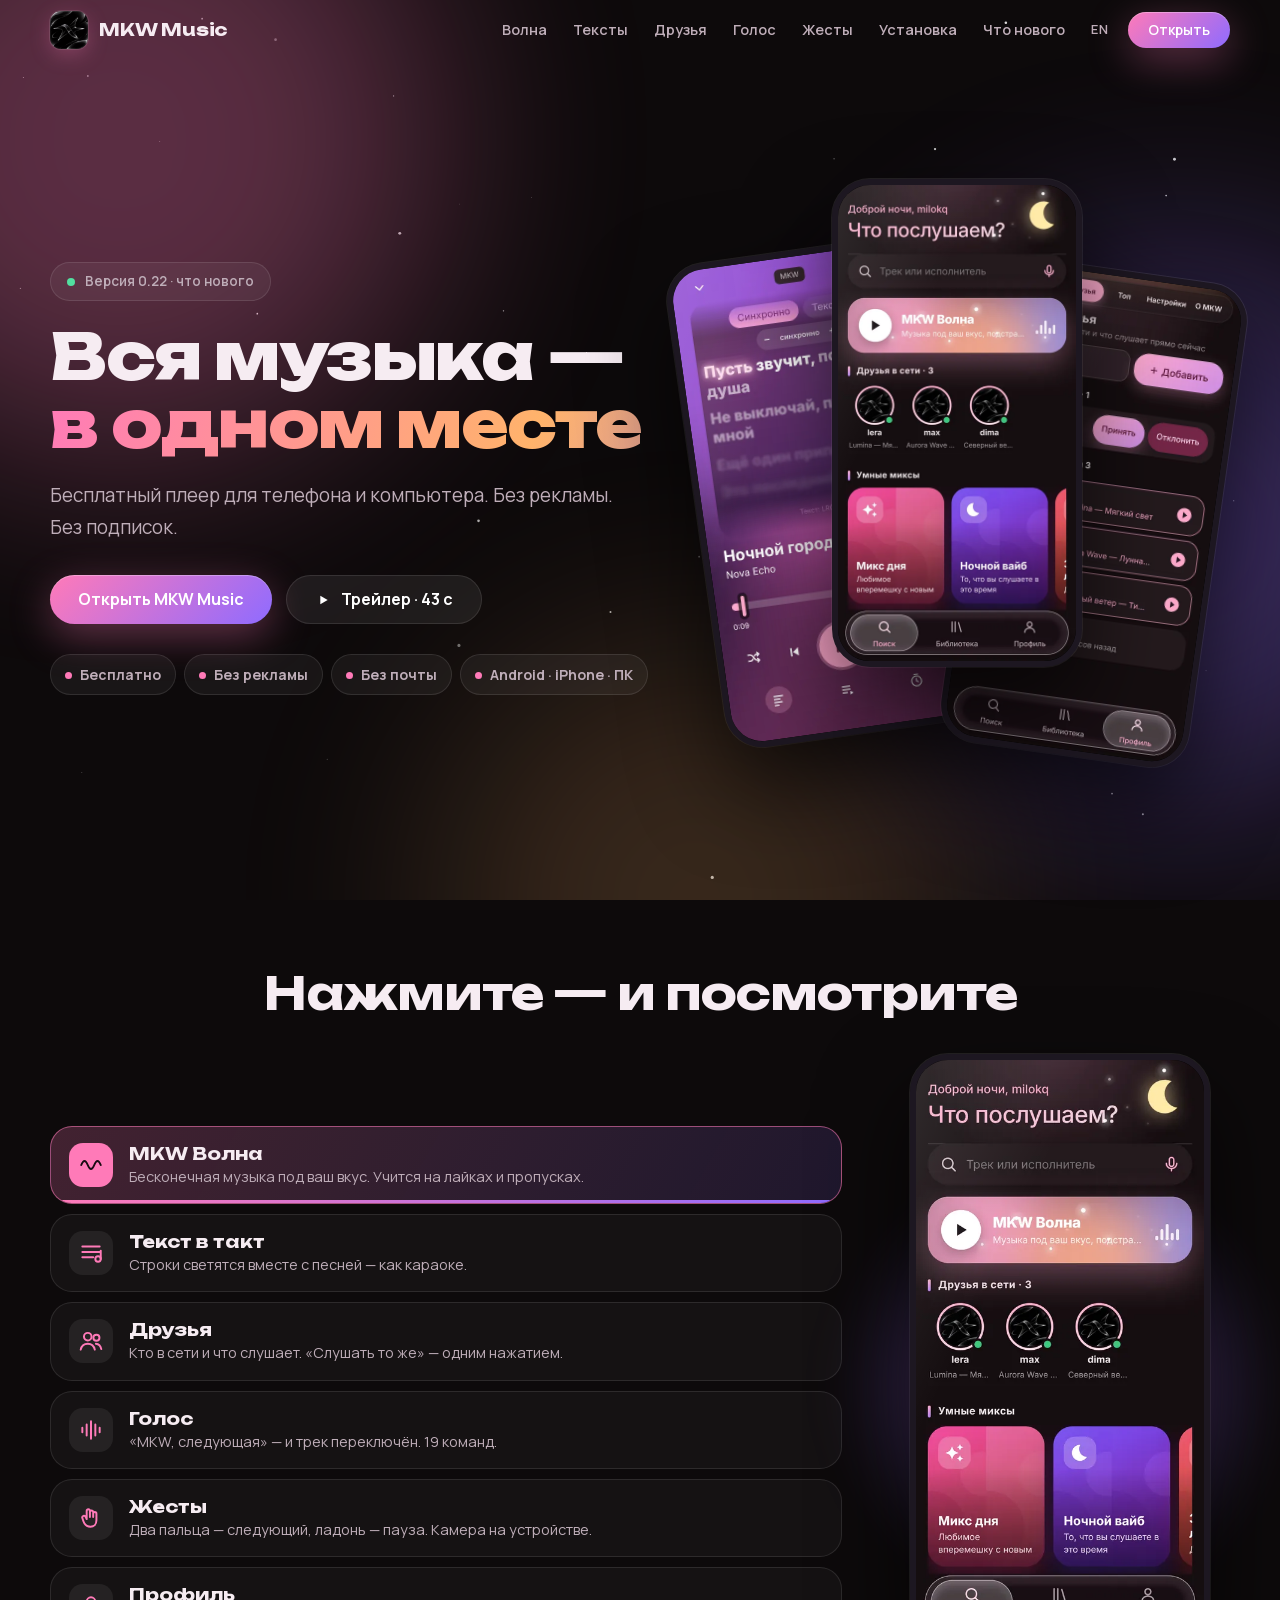
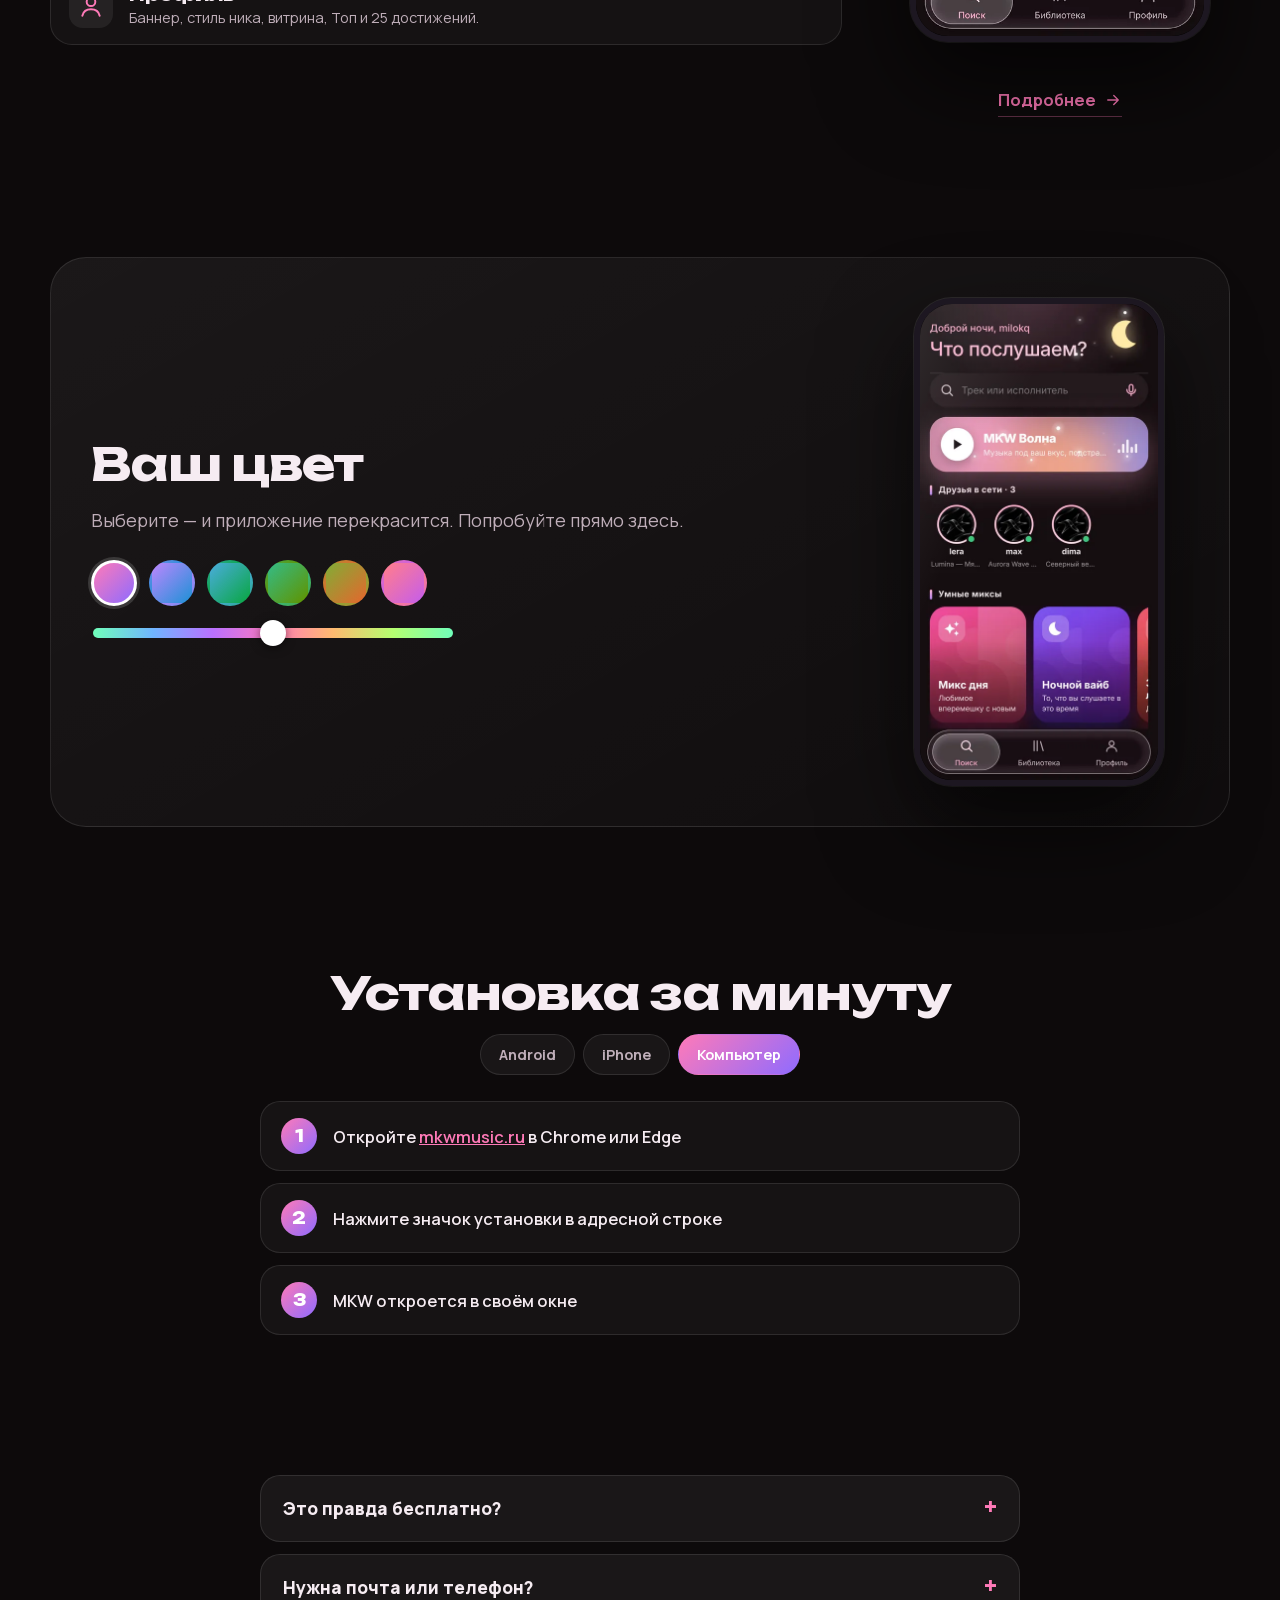
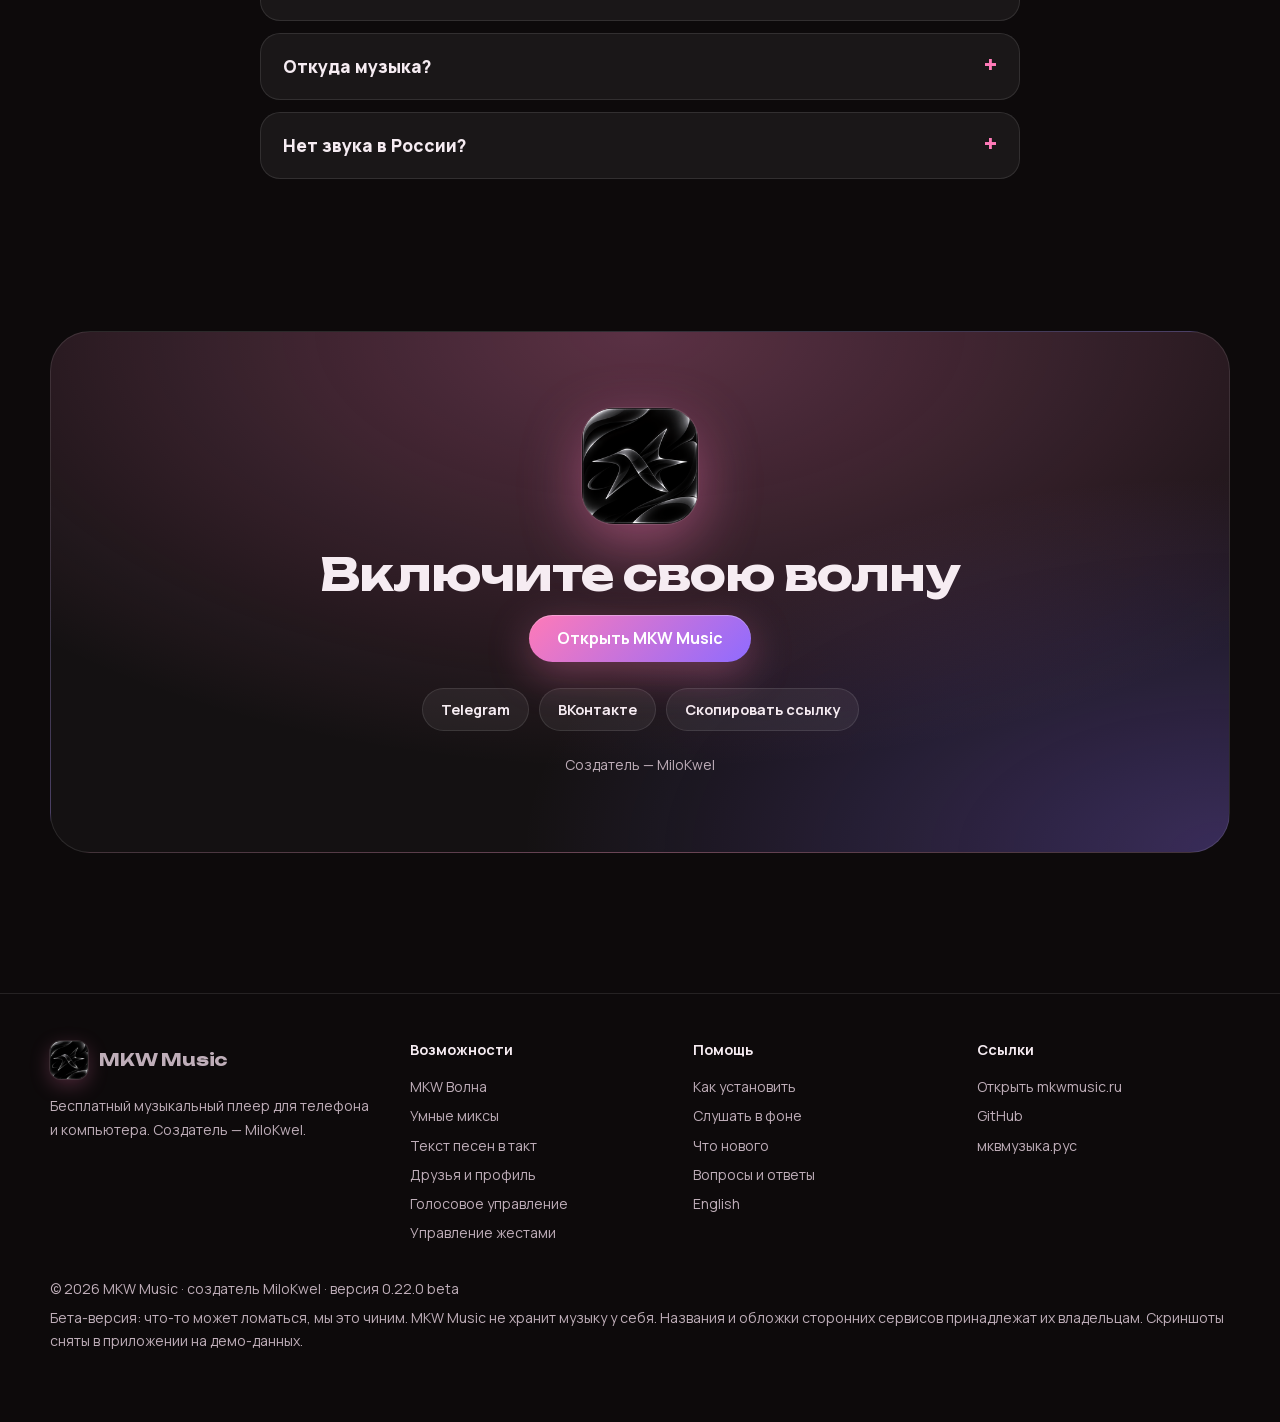
==== commit 12050a7e: "Главная мквмузыка.рус: короткая и интерактивная - Вместо длинной страницы — всё главное за минуту - " ====
--- a/index.html
+++ b/index.html
@@ -3,9 +3,9 @@
 <head>
 <meta charset="utf-8">
 <meta name="viewport" content="width=device-width,initial-scale=1,viewport-fit=cover">
-<title>MKW Music — бесплатный музыкальный плеер: MKW Волна, текст песен и друзья</title>
-<meta name="description" content="MKW Music (МКВ Музыка) — бесплатный плеер без рекламы для телефона и ПК: бесконечная MKW Волна под ваш вкус, текст песен в такт, друзья, умные миксы, голос и жесты.">
-<meta name="keywords" content="MKW Music, МКВ Музыка, мквмузыка, mkwmusic, MKW Волна, музыкальный плеер, бесплатный плеер без рекламы, текст песен, слушать музыку онлайн, MiloKwel"><link rel="canonical" href="https://xn--80adpkcic0dzd.xn--p1acf/">
+<title>MKW Music — бесплатный музыкальный плеер без рекламы</title>
+<meta name="description" content="MKW Music (МКВ Музыка) — бесплатный плеер без рекламы и подписок для телефона и ПК: MKW Волна, текст песен в такт, друзья, голос и жесты.">
+<meta name="keywords" content="MKW Music, МКВ Музыка, мквмузыка, mkwmusic, MKW Волна, музыкальный плеер, бесплатный плеер без рекламы, текст песен, MiloKwel"><link rel="canonical" href="https://xn--80adpkcic0dzd.xn--p1acf/">
 <link rel="alternate" hreflang="ru" href="https://xn--80adpkcic0dzd.xn--p1acf/"><link rel="alternate" hreflang="en" href="https://xn--80adpkcic0dzd.xn--p1acf/en/"><link rel="alternate" hreflang="x-default" href="https://xn--80adpkcic0dzd.xn--p1acf/"><meta name="robots" content="index,follow,max-image-preview:large,max-snippet:-1,max-video-preview:-1">
 <meta name="author" content="MiloKwel">
 <meta name="theme-color" content="#0d0a0b">
@@ -13,8 +13,8 @@
 <meta name="format-detection" content="telephone=no">
 <meta property="og:type" content="website">
 <meta property="og:site_name" content="MKW Music">
-<meta property="og:title" content="MKW Music — бесплатный музыкальный плеер: MKW Волна, текст песен и друзья">
-<meta property="og:description" content="MKW Music (МКВ Музыка) — бесплатный плеер без рекламы для телефона и ПК: бесконечная MKW Волна под ваш вкус, текст песен в такт, друзья, умные миксы, голос и жесты.">
+<meta property="og:title" content="MKW Music — бесплатный музыкальный плеер без рекламы">
+<meta property="og:description" content="MKW Music (МКВ Музыка) — бесплатный плеер без рекламы и подписок для телефона и ПК: MKW Волна, текст песен в такт, друзья, голос и жесты.">
 <meta property="og:url" content="https://xn--80adpkcic0dzd.xn--p1acf/">
 <meta property="og:image" content="https://xn--80adpkcic0dzd.xn--p1acf/img/og.jpg">
 <meta property="og:image:width" content="1200">
@@ -22,8 +22,8 @@
 <meta property="og:image:alt" content="MKW Music — бесплатный музыкальный плеер">
 <meta property="og:locale" content="ru_RU">
 <meta name="twitter:card" content="summary_large_image">
-<meta name="twitter:title" content="MKW Music — бесплатный музыкальный плеер: MKW Волна, текст песен и друзья">
-<meta name="twitter:description" content="MKW Music (МКВ Музыка) — бесплатный плеер без рекламы для телефона и ПК: бесконечная MKW Волна под ваш вкус, текст песен в такт, друзья, умные миксы, голос и жесты.">
+<meta name="twitter:title" content="MKW Music — бесплатный музыкальный плеер без рекламы">
+<meta name="twitter:description" content="MKW Music (МКВ Музыка) — бесплатный плеер без рекламы и подписок для телефона и ПК: MKW Волна, текст песен в такт, друзья, голос и жесты.">
 <meta name="twitter:image" content="https://xn--80adpkcic0dzd.xn--p1acf/img/og.jpg">
 <link rel="icon" href="/favicon.ico" sizes="48x48">
 <link rel="icon" type="image/png" sizes="96x96" href="/img/fav-96.png">
@@ -32,8 +32,8 @@
 <link rel="manifest" href="/site.webmanifest">
 <link rel="preload" href="/fonts/unbounded-var.woff" as="font" type="font/woff" crossorigin>
 <link rel="preload" href="/fonts/manrope-var.woff" as="font" type="font/woff" crossorigin>
-<link rel="stylesheet" href="/site.css?v=3">
-<script type="application/ld+json">{"@context":"https://schema.org","@graph":[{"@type":"Organization","@id":"https://mkwmusic.ru/#org","name":"MKW Music","alternateName":["МКВ Музыка","MKW Музыка"],"url":"https://mkwmusic.ru/","logo":{"@type":"ImageObject","url":"https://xn--80adpkcic0dzd.xn--p1acf/img/icon-512.png","width":512,"height":512},"sameAs":["https://xn--80adpkcic0dzd.xn--p1acf/","https://github.com/milokwela/MKW-Music"],"founder":{"@type":"Person","name":"MiloKwel"}},{"@type":"SoftwareApplication","@id":"https://mkwmusic.ru/#app","name":"MKW Music","alternateName":["МКВ Музыка","MKW Музыка","mkwmusic","мквмузыка"],"applicationCategory":"MultimediaApplication","applicationSubCategory":"Музыкальный плеер","operatingSystem":"Android, iOS, iPadOS, Windows, macOS, Linux, ChromeOS (веб-приложение)","browserRequirements":"Chrome, Яндекс Браузер, Edge, Safari или Firefox","url":"https://mkwmusic.ru/","installUrl":"https://mkwmusic.ru/","downloadUrl":"https://mkwmusic.ru/","softwareVersion":"0.22.0","releaseNotes":"https://xn--80adpkcic0dzd.xn--p1acf/novoe/","datePublished":"2026-10-27","dateModified":"2026-11-02","isAccessibleForFree":true,"inLanguage":"ru","image":"https://xn--80adpkcic0dzd.xn--p1acf/img/og.jpg","screenshot":["https://xn--80adpkcic0dzd.xn--p1acf/img/home.webp","https://xn--80adpkcic0dzd.xn--p1acf/img/player.webp","https://xn--80adpkcic0dzd.xn--p1acf/img/lyrics.webp","https://xn--80adpkcic0dzd.xn--p1acf/img/friends.webp","https://xn--80adpkcic0dzd.xn--p1acf/img/profile.webp","https://xn--80adpkcic0dzd.xn--p1acf/img/pc-lyrics.webp"],"description":"Бесплатный музыкальный плеер для телефона и компьютера: бесконечная MKW Волна под ваш вкус, текст песен в такт музыке, друзья, умные миксы, голосовое управление и жесты.","featureList":["MKW Волна — бесконечные рекомендации","Синхронный текст песен","Друзья: кто в сети и что слушает","Умные миксы","Голосовое управление","Управление жестами камерой","Распознавание песен","Профиль, Топ слушателей и достижения","Слушать в фоне (бета)","Темы и свой цвет акцента"],"offers":{"@type":"Offer","price":"0","priceCurrency":"RUB"},"author":{"@type":"Person","name":"MiloKwel","url":"https://github.com/milokwela"},"publisher":{"@id":"https://mkwmusic.ru/#org"}},{"@type":"WebSite","@id":"https://xn--80adpkcic0dzd.xn--p1acf/#site","name":"MKW Music","alternateName":"мквмузыка.рус","url":"https://xn--80adpkcic0dzd.xn--p1acf/","inLanguage":"ru","publisher":{"@id":"https://mkwmusic.ru/#org"}},{"@type":"FAQPage","mainEntity":[{"@type":"Question","name":"Что такое MKW Music?","acceptedAnswer":{"@type":"Answer","text":"Бесплатный музыкальный плеер, который работает в браузере и ставится на телефон или компьютер как приложение. Главное в нём: бесконечная MKW Волна под ваш вкус, текст песен в такт музыке, друзья, умные миксы и управление голосом или жестами."}},{"@type":"Question","name":"Это бесплатно? Есть реклама?","acceptedAnswer":{"@type":"Answer","text":"Да, MKW Music бесплатный, рекламы в нём нет."}},{"@type":"Question","name":"Нужна ли почта или телефон для регистрации?","acceptedAnswer":{"@type":"Answer","text":"Нет. Достаточно придумать ник и пароль."}},{"@type":"Question","name":"Как установить MKW Music на телефон?","acceptedAnswer":{"@type":"Answer","text":"Откройте mkwmusic.ru и нажмите «Установить приложение». На iPhone: в Safari «Поделиться», затем «На экран «Домой»». Подробно с картинками — на странице Установка."}},{"@type":"Question","name":"Откуда берётся музыка?","acceptedAnswer":{"@type":"Answer","text":"MKW Music ищет треки в iTunes и Deezer (30-секундные фрагменты), YouTube (полные треки через официальный встроенный плеер) и Audius. Музыку приложение у себя не хранит."}},{"@type":"Question","name":"Почему в России может не играть музыка?","acceptedAnswer":{"@type":"Answer","text":"Некоторые провайдеры блокируют музыкальные серверы, превью и обложки. Если нет звука или картинок — включите любой VPN."}},{"@type":"Question","name":"Можно ли слушать с выключенным экраном?","acceptedAnswer":{"@type":"Answer","text":"Да, это бета-функция «Слушать в фоне с выключенным экраном»: она включается в Настройках и по умолчанию выключена. Работает не у всех, поэтому рядом есть кнопка «Проверить фон». Подробнее."}},{"@type":"Question","name":"Безопасно ли управление жестами и голосом?","acceptedAnswer":{"@type":"Answer","text":"Жесты распознаются прямо на вашем устройстве: изображение с камеры никуда не отправляется и не сохраняется. Голос распознаёт сам браузер. Обе функции выключены, пока вы их не включите."}},{"@type":"Question","name":"Чем мквмузыка.рус отличается от mkwmusic.ru?","acceptedAnswer":{"@type":"Answer","text":"mkwmusic.ru — само приложение, в нём слушают музыку. мквмузыка.рус — сайт о приложении: возможности, инструкции и новости обновлений."}},{"@type":"Question","name":"Кто создатель MKW Music?","acceptedAnswer":{"@type":"Answer","text":"Создатель — MiloKwel. Он делает все обновления и разработку, чтобы всё работало."}}]}]}</script>
+<link rel="stylesheet" href="/site.css?v=4">
+<script type="application/ld+json">{"@context":"https://schema.org","@graph":[{"@type":"Organization","@id":"https://mkwmusic.ru/#org","name":"MKW Music","alternateName":["МКВ Музыка","MKW Музыка"],"url":"https://mkwmusic.ru/","logo":{"@type":"ImageObject","url":"https://xn--80adpkcic0dzd.xn--p1acf/img/icon-512.png","width":512,"height":512},"sameAs":["https://xn--80adpkcic0dzd.xn--p1acf/","https://github.com/milokwela/MKW-Music"],"founder":{"@type":"Person","name":"MiloKwel"}},{"@type":"SoftwareApplication","@id":"https://mkwmusic.ru/#app","name":"MKW Music","alternateName":["МКВ Музыка","MKW Музыка","mkwmusic","мквмузыка"],"applicationCategory":"MultimediaApplication","applicationSubCategory":"Музыкальный плеер","operatingSystem":"Android, iOS, iPadOS, Windows, macOS, Linux, ChromeOS (веб-приложение)","url":"https://mkwmusic.ru/","installUrl":"https://mkwmusic.ru/","softwareVersion":"0.22.0","releaseNotes":"https://xn--80adpkcic0dzd.xn--p1acf/novoe/","datePublished":"2026-10-27","dateModified":"2026-11-02","isAccessibleForFree":true,"inLanguage":"ru","image":"https://xn--80adpkcic0dzd.xn--p1acf/img/og.jpg","screenshot":["https://xn--80adpkcic0dzd.xn--p1acf/img/home.webp","https://xn--80adpkcic0dzd.xn--p1acf/img/lyrics.webp","https://xn--80adpkcic0dzd.xn--p1acf/img/friends.webp","https://xn--80adpkcic0dzd.xn--p1acf/img/voice.webp","https://xn--80adpkcic0dzd.xn--p1acf/img/profile.webp"],"description":"Бесплатный музыкальный плеер без рекламы и подписок: MKW Волна, текст песен в такт, друзья, голос и жесты.","featureList":["MKW Волна","Текст в такт","Друзья","Голос","Жесты","Профиль","Умные миксы","Темы и свой цвет"],"offers":{"@type":"Offer","price":"0","priceCurrency":"RUB"},"author":{"@type":"Person","name":"MiloKwel"},"publisher":{"@id":"https://mkwmusic.ru/#org"}},{"@type":"WebSite","@id":"https://xn--80adpkcic0dzd.xn--p1acf/#site","name":"MKW Music","alternateName":"мквмузыка.рус","url":"https://xn--80adpkcic0dzd.xn--p1acf/","inLanguage":"ru","publisher":{"@id":"https://mkwmusic.ru/#org"}},{"@type":"VideoObject","name":"Трейлер MKW Music","description":"MKW Music за 43 секунды: Волна, текст в такт, друзья, голос и жесты.","thumbnailUrl":"https://xn--80adpkcic0dzd.xn--p1acf/video/trailer.jpg","contentUrl":"https://xn--80adpkcic0dzd.xn--p1acf/video/trailer.mp4","uploadDate":"2026-11-02","duration":"PT43S"},{"@type":"FAQPage","mainEntity":[{"@type":"Question","name":"Это правда бесплатно?","acceptedAnswer":{"@type":"Answer","text":"Да. Без рекламы, без подписок и без пробных периодов."}},{"@type":"Question","name":"Нужна почта или телефон?","acceptedAnswer":{"@type":"Answer","text":"Нет. Только ник и пароль."}},{"@type":"Question","name":"Откуда музыка?","acceptedAnswer":{"@type":"Answer","text":"Из открытых каталогов: iTunes, Deezer, YouTube (официальный плеер) и Audius. MKW Music музыку у себя не хранит."}},{"@type":"Question","name":"Нет звука в России?","acceptedAnswer":{"@type":"Answer","text":"Некоторые провайдеры блокируют музыкальные серверы. Включите любой VPN."}}]}]}</script>
 </head>
 <body>
 <a class="skip" href="#content">К содержанию</a>
@@ -79,211 +79,88 @@
   </div>
 </header>
 <main id="content">
-<div class="wrap hero">
+<div class="wrap hero hero2">
   <div>
-    <a class="tag" href="/novoe/"><b></b>Версия 0.22 beta · бесплатно · Android, iPhone, ПК</a>
-    <h1><span class="g">MKW Music</span> — музыка, которая понимает вас</h1>
-    <p class="lead">Бесплатный музыкальный плеер для телефона и компьютера. Бесконечная MKW Волна под ваш вкус, текст песен в такт музыке, друзья и умные миксы. Управляйте голосом или жестом. Открывается в браузере и ставится как приложение.</p>
+    <a class="tag" href="/novoe/"><b></b>Версия 0.22 · что нового</a>
+    <h1>Вся музыка — <span class="g">в одном месте</span></h1>
+    <p class="lead">Бесплатный плеер для телефона и компьютера. Без рекламы. Без подписок.</p>
     <div class="cta">
       <a class="btn" href="https://mkwmusic.ru">Открыть MKW Music</a>
-      <a class="btn ghost" href="/ustanovka/">Как установить</a>
+      <button class="btn ghost" type="button" data-trailer><svg viewBox="0 0 24 24"><path d="M8 5.5l11 6.5-11 6.5z" fill="currentColor" stroke="none"/></svg>Трейлер · 43 с</button>
     </div>
-    <div class="facts">
-      <div class="fact"><b>0 ₽</b><span>и без рекламы</span></div>
-      <div class="fact"><b>5</b><span>умных миксов</span></div>
-      <div class="fact"><b>19</b><span>голосовых команд</span></div>
-      <div class="fact"><b>9</b><span>жестов камерой</span></div>
-      <div class="fact"><b>25</b><span>достижений</span></div>
-    </div>
+    <ul class="pills"><li>Бесплатно</li><li>Без рекламы</li><li>Без почты</li><li>Android · iPhone · ПК</li></ul>
   </div>
   <div class="stage" aria-label="Скриншоты MKW Music">
     <div class="glow"></div>
-    <div class="ph a"><img src="/img/lyrics.webp" alt="Текст песни в MKW Music: текущая строка светится" width="480" height="960"></div>
-    <div class="ph b"><img src="/img/home.webp" alt="Главный экран MKW Music: MKW Волна, друзья в сети и умные миксы" width="480" height="960" fetchpriority="high"></div>
-    <div class="ph c"><img src="/img/friends.webp" alt="Друзья в MKW Music: кто в сети и что слушает" width="480" height="960"></div>
-    <div class="chip c1"><i></i>«MKW, следующая»</div>
-    <div class="chip c2"><i></i>Друзья в сети · 3</div>
-    <div class="chip c3"><i></i>Текст в такт музыке</div>
+    <div class="ph a"><img src="/img/lyrics.webp" alt="Текст песни в MKW Music" width="480" height="960"></div>
+    <div class="ph b"><img src="/img/home.webp" alt="Главный экран MKW Music: Волна, друзья в сети, умные миксы" width="480" height="960" fetchpriority="high"></div>
+    <div class="ph c"><img src="/img/friends.webp" alt="Друзья в MKW Music" width="480" height="960"></div>
   </div>
 </div>
 
-<div class="marq" aria-hidden="true"><div>
-  <span>MKW Волна</span><span>Текст песен в такт</span><span>Друзья в сети</span><span>Умные миксы</span><span>«MKW, громче»</span><span>Жесты камерой</span><span>Узнать песню</span><span>Слушать в фоне</span><span>Топ слушателей</span><span>25 достижений</span><span>Тёмная и чёрная темы</span><span>MKW Волна</span><span>Текст песен в такт</span><span>Друзья в сети</span><span>Умные миксы</span><span>«MKW, громче»</span><span>Жесты камерой</span><span>Узнать песню</span><span>Слушать в фоне</span><span>Топ слушателей</span><span>25 достижений</span><span>Тёмная и чёрная темы</span>
-</div></div>
-
-<section id="about"><div class="wrap">
-  <div class="rv"><span class="eyebrow">Возможности</span>
-  <h2>Что умеет MKW Music</h2>
-  <p class="sub">Всё, чтобы слушать музыку каждый день, и немного того, чего нет в других плеерах. Создатель — <b>MiloKwel</b>: он делает все обновления и разработку.</p></div>
-  <div class="grid">
-    <a class="card rv" href="/volna/"><div class="ic"><svg class="sv"><use href="#s-wave"/></svg></div><h3>MKW Волна</h3><p>Бесконечный поток под ваш вкус: лайки, история, похожие исполнители, время суток и память о пропусках.</p></a><a class="card rv d1" href="/teksty-pesen/"><div class="ic"><svg class="sv"><use href="#s-text"/></svg></div><h3>Текст песен в такт</h3><p>Строки идут вместе с музыкой, спетые слова светятся. Если текст спешит — подвиньте его кнопками.</p></a><a class="card rv d2" href="/druzya/"><div class="ic"><svg class="sv"><use href="#s-users"/></svg></div><h3>Друзья</h3><p>Добавляйте по нику, смотрите, кто в сети и что слушает, и включайте то же самое одной кнопкой.</p></a><a class="card rv" href="/volna/#miksy"><div class="ic"><svg class="sv"><use href="#s-sparkle"/></svg></div><h3>Умные миксы</h3><p>Микс дня, подборка под время суток, забытые лайки, «Друзья слушают» и новое от ваших исполнителей.</p></a><a class="card rv d1" href="/golos/"><div class="ic"><svg class="sv"><use href="#s-voice"/></svg></div><h3>Голосом <span class="badge">бета</span></h3><p>Скажите «MKW, громче», «MKW, включи…» или «Музыка, что играет» — 19 видов команд.</p></a><a class="card rv d2" href="/zhesty/"><div class="ic"><svg class="sv"><use href="#s-hand"/></svg></div><h3>Жестами</h3><p>Девять жестов камерой: следующий трек, лайк, пауза, громкость. Работает даже в темноте.</p></a><a class="card rv" href="/druzya/#profil"><div class="ic"><svg class="sv"><use href="#s-user"/></svg></div><h3>Свой профиль</h3><p>Баннер, фото, стиль ника, эффекты и витрина: до 4 любимых исполнителей и 10 треков.</p></a><a class="card rv d1" href="/druzya/#top"><div class="ic"><svg class="sv"><use href="#s-trophy"/></svg></div><h3>Топ и достижения</h3><p>Рейтинг слушателей по времени прослушивания и 25 наград с полосками прогресса.</p></a><a class="card rv d2" href="/ustanovka/#fon"><div class="ic"><svg class="sv"><use href="#s-moon"/></svg></div><h3>Слушать в фоне <span class="badge">бета</span></h3><p>Полный трек продолжает играть, когда гаснет экран. Работает не у всех — есть кнопка проверки.</p></a><div class="card rv"><div class="ic"><svg class="sv"><use href="#s-search"/></svg></div><h3>Поиск и исполнители</h3><p>iTunes, Deezer, YouTube, Audius и поиск по ссылке. У исполнителя — все песни, альбомы и справка.</p></div><div class="card rv d1"><div class="ic"><svg class="sv"><use href="#s-shazam"/></svg></div><h3>Узнать песню</h3><p>Поднесите телефон к музыке или загрузите запись — MKW найдёт название.</p></div><div class="card rv d2"><div class="ic"><svg class="sv"><use href="#s-palette"/></svg></div><h3>Темы и цвет</h3><p>Авто, светлая, тёмная и чёрная тема, любой цвет акцента. Фон плеера берёт цвета обложки.</p></div>
+<section id="features" class="tight"><div class="wrap">
+  <div class="rv center"><h2>Нажмите — и посмотрите</h2></div>
+  <div class="fx rv">
+    <div class="ftabs" role="tablist" aria-label="Возможности"><button class="ft on" type="button" role="tab" aria-selected="true" data-i="0" data-img="/img/home.webp" data-more="/volna/">
+<span class="ft-ic"><svg class="sv"><use href="#s-wave"/></svg></span><span class="ft-t"><b>MKW Волна</b><small>Бесконечная музыка под ваш вкус. Учится на лайках и пропусках.</small></span><i class="ft-bar"></i></button><button class="ft" type="button" role="tab" aria-selected="false" data-i="1" data-img="/img/lyrics.webp" data-more="/teksty-pesen/">
+<span class="ft-ic"><svg class="sv"><use href="#s-text"/></svg></span><span class="ft-t"><b>Текст в такт</b><small>Строки светятся вместе с песней — как караоке.</small></span><i class="ft-bar"></i></button><button class="ft" type="button" role="tab" aria-selected="false" data-i="2" data-img="/img/friends.webp" data-more="/druzya/">
+<span class="ft-ic"><svg class="sv"><use href="#s-users"/></svg></span><span class="ft-t"><b>Друзья</b><small>Кто в сети и что слушает. «Слушать то же» — одним нажатием.</small></span><i class="ft-bar"></i></button><button class="ft" type="button" role="tab" aria-selected="false" data-i="3" data-img="/img/voice.webp" data-more="/golos/">
+<span class="ft-ic"><svg class="sv"><use href="#s-voice"/></svg></span><span class="ft-t"><b>Голос</b><small>«MKW, следующая» — и трек переключён. 19 команд.</small></span><i class="ft-bar"></i></button><button class="ft" type="button" role="tab" aria-selected="false" data-i="4" data-img="/img/gest.webp" data-more="/zhesty/">
+<span class="ft-ic"><svg class="sv"><use href="#s-hand"/></svg></span><span class="ft-t"><b>Жесты</b><small>Два пальца — следующий, ладонь — пауза. Камера на устройстве.</small></span><i class="ft-bar"></i></button><button class="ft" type="button" role="tab" aria-selected="false" data-i="5" data-img="/img/profile.webp" data-more="/druzya/#profil">
+<span class="ft-ic"><svg class="sv"><use href="#s-user"/></svg></span><span class="ft-t"><b>Профиль</b><small>Баннер, стиль ника, витрина, Топ и 25 достижений.</small></span><i class="ft-bar"></i></button></div>
+    <div class="fview">
+      <div class="glow"></div>
+      <div class="ph big"><img id="fimg" src="/img/home.webp" alt="Экран MKW Music" width="480" height="960"><img id="fimg2" src="/img/home.webp" alt="" width="480" height="960" aria-hidden="true"></div>
+      <a class="more" id="fmore" href="/volna/">Подробнее <svg class="sv" style="width:18px;height:18px"><use href="#s-arrow"/></svg></a>
+    </div>
   </div>
 </div></section>
 
-<section id="wave"><div class="wrap split">
-  <div class="rv">
-    <span class="eyebrow">MKW Волна</span>
-    <h2>Музыка не заканчивается<span class="eq" aria-hidden="true"><i></i><i></i><i></i><i></i><i></i></span></h2>
-    <p class="sub" style="margin-bottom:0">Одна кнопка — и дальше играет то, что вам понравится. Волна подстраивается прямо во время прослушивания, это не случайный плейлист.</p>
-    <ul class="list">
-      <li><b>Знает ваш вкус:</b> лайки и история, свежие прослушивания весят больше старых.</li>
-      <li><b>Находит похожих:</b> исполнителей рядом с любимыми, на вашем языке, в любимых версиях slowed и sped up.</li>
-      <li><b>Слушает реакцию:</b> три пропуска подряд — и подборка меняется; дослушиваете — становится смелее.</li>
-      <li><b>Не повторяется:</b> одна песня не придёт дважды в разных версиях, один исполнитель — не чаще раза в три трека.</li>
-    </ul>
-    <a class="more" href="/volna/">Как работает Волна <svg class="sv" style="width:18px;height:18px"><use href="#s-arrow"/></svg></a>
-  </div>
-  <div class="vis rv d1"><div class="glow"></div><div class="ph "><img src="/img/player.webp" alt="Плеер MKW Music: живой фон из цветов обложки" width="480" height="960" loading="lazy" decoding="async"></div></div>
-</div></section>
-
-<section id="lyrics"><div class="wrap split rev">
-  <div class="rv">
-    <span class="eyebrow">Текст песни</span>
-    <h2>Пойте вместе с песней</h2>
-    <p class="sub" style="margin-bottom:0">Текст идёт в такт музыке: текущая строка яркая и светится цветом акцента, следующие чуть размыты, чтобы не отвлекать.</p>
-    <ul class="list">
-      <li><b>Синхронно или текстом:</b> переключатель прямо над строками.</li>
-      <li><b>Точная подстройка:</b> кнопки «−» и «+», если текст спешит или отстаёт. Запоминается для каждого трека.</li>
-      <li><b>Почти на каждую песню:</b> LRCLIB, NetEase, Genius и lyrics.ovh — ищем, пока не найдём.</li>
-      <li><b>Slowed и sped up:</b> строки растягиваются под скорость версии.</li>
-    </ul>
-    <a class="more" href="/teksty-pesen/">Подробнее о текстах <svg class="sv" style="width:18px;height:18px"><use href="#s-arrow"/></svg></a>
-  </div>
-  <div class="vis rv d1"><div class="glow"></div><div class="ph "><img src="/img/lyrics.webp" alt="Синхронный текст песни в MKW Music" width="480" height="960" loading="lazy" decoding="async"></div></div>
-</div></section>
-
-<section id="friends"><div class="wrap split">
-  <div class="rv">
-    <span class="eyebrow">Друзья и профиль</span>
-    <h2>Слушайте вместе</h2>
-    <p class="sub" style="margin-bottom:0">Добавьте друзей по нику — и на главной видно, кто сейчас в сети и что у него играет.</p>
-    <ul class="list">
-      <li><b>«Слушать то же»:</b> одно нажатие — и у вас играет трек друга.</li>
-      <li><b>Заявки:</b> принимайте или отклоняйте, человек об отказе не узнает.</li>
-      <li><b>Профиль под себя:</b> баннер-картинка, фото, статус, «о себе», стиль ника, форма фото и эффекты.</li>
-      <li><b>Топ слушателей и 25 достижений:</b> от «Первого лайка» до «Легенды».</li>
-    </ul>
-    <a class="more" href="/druzya/">Друзья, профиль и Топ <svg class="sv" style="width:18px;height:18px"><use href="#s-arrow"/></svg></a>
-  </div>
-  <div class="duo rv d1"><div class="ph "><img src="/img/friends.webp" alt="Список друзей и заявки в MKW Music" width="480" height="960" loading="lazy" decoding="async"></div><div class="ph "><img src="/img/user.webp" alt="Профиль слушателя: в сети, что слушает, кнопка «Слушать то же»" width="480" height="960" loading="lazy" decoding="async"></div></div>
-</div></section>
-
-<section id="voice"><div class="wrap split rev">
-  <div class="rv">
-    <span class="eyebrow">Голос <span class="badge">бета</span></span>
-    <h2>Скажите «MKW» — и командуйте</h2>
-    <p class="sub" style="margin-bottom:0">Края экрана засветятся — значит, MKW слушает. Можно сразу одной фразой: «MKW, лайк». Руки свободны, телефон может лежать на столе.</p>
-    <div class="say"><span>MKW, следующая</span><span>Музыка, громче</span><span>MKW, громкость 50</span><span>MKW, что играет</span><span>MKW, таймер на 20 минут</span><span>Музыка, включи волну</span></div>
-    <a class="more" href="/golos/">Все 19 команд <svg class="sv" style="width:18px;height:18px"><use href="#s-arrow"/></svg></a>
-  </div>
-  <div class="vis rv d1"><div class="glow"></div><div class="ph "><img src="/img/voice.webp" alt="Голосовое управление MKW Music: края экрана светятся" width="480" height="960" loading="lazy" decoding="async"></div></div>
-</div></section>
-
-<section id="gestures"><div class="wrap split">
-  <div class="rv">
-    <span class="eyebrow">Жесты</span>
-    <h2>Управляйте рукой, а не пальцем</h2>
-    <p class="sub">Руки заняты или в муке? Покажите жест камере. Включается в Настройках с вашего согласия, по умолчанию выключено.</p>
-    <div class="gest"><div class="gi"><svg class="sv"><use href="#s-next"/></svg><b>Следующий</b><span>Два пальца</span></div><div class="gi"><svg class="sv"><use href="#s-prev"/></svg><b>Предыдущий</b><span>Большой, указательный, мизинец</span></div><div class="gi"><svg class="sv"><use href="#s-up"/></svg><b>Лайк</b><span>Большой палец вверх</span></div><div class="gi"><svg class="sv"><use href="#s-heart-off"/></svg><b>Снять лайк</b><span>Средний палец</span></div><div class="gi"><svg class="sv"><use href="#s-down"/></svg><b>Дизлайк</b><span>Большой палец вниз</span></div><div class="gi"><svg class="sv"><use href="#s-pause"/></svg><b>Пауза</b><span>Открытая ладонь</span></div><div class="gi"><svg class="sv"><use href="#s-play"/></svg><b>Продолжить</b><span>Указательный вверх</span></div><div class="gi"><svg class="sv"><use href="#s-volm"/></svg><b>Тише</b><span>Кулак</span></div><div class="gi"><svg class="sv"><use href="#s-volp"/></svg><b>Громче</b><span>Три пальца</span></div></div>
-    <p class="sub" style="margin:22px 0 0;font-size:15px">Картинка с камеры обрабатывается прямо на устройстве и никуда не передаётся. В темноте изображение осветляется, а экран подсвечивает руку. <a href="/zhesty/" style="color:var(--p)">Подробнее о жестах</a></p>
-  </div>
-  <div class="vis rv d1"><div class="ph "><img src="/img/gest.webp" alt="Список жестов в настройках MKW Music" width="480" height="960" loading="lazy" decoding="async"></div></div>
-</div></section>
-
-<section id="screens" style="padding-bottom:40px"><div class="wrap rv">
-  <span class="eyebrow">Экраны</span>
-  <h2>Всё приложение за минуту</h2>
-  <p class="sub" style="margin-bottom:10px">Листайте. Скриншоты сняты в самой версии 0.22 на демо-данных.</p>
-  <div class="gal-nav" data-gal="gal"><button type="button" value="prev" aria-label="Назад">←</button><button type="button" value="next" aria-label="Дальше">→</button></div>
-</div>
-<div class="gal" id="gal" tabindex="0" aria-label="Экраны приложения"><figure class="slide"><div class="ph "><img src="/img/home.webp" alt="Экран MKW Music: главная" width="480" height="960" loading="lazy" decoding="async"></div><figcaption>Главная<small>Волна, друзья, миксы</small></figcaption></figure><figure class="slide"><div class="ph "><img src="/img/search.webp" alt="Экран MKW Music: поиск" width="480" height="960" loading="lazy" decoding="async"></div><figcaption>Поиск<small>Несколько источников</small></figcaption></figure><figure class="slide"><div class="ph "><img src="/img/player.webp" alt="Экран MKW Music: плеер" width="480" height="960" loading="lazy" decoding="async"></div><figcaption>Плеер<small>Фон из цветов обложки</small></figcaption></figure><figure class="slide"><div class="ph "><img src="/img/lyrics.webp" alt="Экран MKW Music: текст песни" width="480" height="960" loading="lazy" decoding="async"></div><figcaption>Текст песни<small>Строки в такт музыке</small></figcaption></figure><figure class="slide"><div class="ph "><img src="/img/library.webp" alt="Экран MKW Music: библиотека" width="480" height="960" loading="lazy" decoding="async"></div><figcaption>Библиотека<small>Лайки, плейлисты, история</small></figcaption></figure><figure class="slide"><div class="ph "><img src="/img/artist.webp" alt="Экран MKW Music: исполнитель" width="480" height="960" loading="lazy" decoding="async"></div><figcaption>Исполнитель<small>Все песни и альбомы</small></figcaption></figure><figure class="slide"><div class="ph "><img src="/img/profile.webp" alt="Экран MKW Music: профиль" width="480" height="960" loading="lazy" decoding="async"></div><figcaption>Профиль<small>Баннер, ник, награды</small></figcaption></figure><figure class="slide"><div class="ph "><img src="/img/top.webp" alt="Экран MKW Music: топ" width="480" height="960" loading="lazy" decoding="async"></div><figcaption>Топ<small>Рейтинг слушателей</small></figcaption></figure><figure class="slide"><div class="ph "><img src="/img/friends.webp" alt="Экран MKW Music: друзья" width="480" height="960" loading="lazy" decoding="async"></div><figcaption>Друзья<small>Кто в сети и что слушает</small></figcaption></figure><figure class="slide"><div class="ph "><img src="/img/user.webp" alt="Экран MKW Music: чужой профиль" width="480" height="960" loading="lazy" decoding="async"></div><figcaption>Чужой профиль<small>«Слушать то же»</small></figcaption></figure><figure class="slide"><div class="ph "><img src="/img/voice.webp" alt="Экран MKW Music: голос" width="480" height="960" loading="lazy" decoding="async"></div><figcaption>Голос<small>Края экрана светятся</small></figcaption></figure><figure class="slide"><div class="ph "><img src="/img/settings.webp" alt="Экран MKW Music: настройки" width="480" height="960" loading="lazy" decoding="async"></div><figcaption>Настройки<small>Фон, голос, жесты</small></figcaption></figure><figure class="slide"><div class="ph "><img src="/img/auth.webp" alt="Экран MKW Music: вход" width="480" height="960" loading="lazy" decoding="async"></div><figcaption>Вход<small>Ник и пароль</small></figcaption></figure></div></section>
-
-<section id="design"><div class="wrap">
-  <div class="rv center">
-    <span class="eyebrow">Дизайн</span>
-    <h2>Material 3 и жидкое стекло</h2>
-    <p class="sub" style="margin-bottom:46px">Нижнее меню из стекла, подсветка едет за пальцем. Фон плеера собирается из цветов обложки и пульсирует в темп песни. Тёмная и полностью чёрная темы берегут заряд на OLED-экранах.</p>
-  </div>
-  <div class="themes rv">
-    <figure><div class="ph "><img src="/img/home-light.webp" alt="MKW Music в светлой теме" width="480" height="960" loading="lazy" decoding="async"></div><figcaption>Светлая</figcaption></figure>
-    <figure><div class="ph "><img src="/img/home.webp" alt="MKW Music в тёмной теме" width="480" height="960" loading="lazy" decoding="async"></div><figcaption>Тёмная</figcaption></figure>
-    <figure><div class="ph "><img src="/img/home-black.webp" alt="MKW Music в чёрной теме со своим цветом акцента" width="480" height="960" loading="lazy" decoding="async"></div><figcaption>Чёрная и свой цвет</figcaption></figure>
+<section id="color" class="tight"><div class="wrap">
+  <div class="color rv">
+    <div>
+      <h2>Ваш цвет</h2>
+      <p class="sub">Выберите — и приложение перекрасится. Попробуйте прямо здесь.</p>
+      <div class="sws"><button type="button" class="sw on" data-h="0" aria-label="Розовый" style="--sh:0deg"></button><button type="button" class="sw" data-h="-55" aria-label="Фиолетовый" style="--sh:-55deg"></button><button type="button" class="sw" data-h="-125" aria-label="Синий" style="--sh:-125deg"></button><button type="button" class="sw" data-h="-175" aria-label="Мятный" style="--sh:-175deg"></button><button type="button" class="sw" data-h="120" aria-label="Золотой" style="--sh:120deg"></button><button type="button" class="sw" data-h="25" aria-label="Алый" style="--sh:25deg"></button></div>
+      <input class="hue" type="range" min="-180" max="180" value="0" aria-label="Свой цвет">
+    </div>
+    <div class="cphone"><div class="ph "><img src="/img/home.webp" alt="Главный экран MKW Music в выбранном цвете" width="480" height="960" loading="lazy" decoding="async"></div></div>
   </div>
 </div></section>
 
-<section id="desktop"><div class="wrap">
-  <div class="rv center"><span class="eyebrow">На компьютере</span><h2>Так же удобно на большом экране</h2><p class="sub" style="margin-bottom:30px">Плеер в две колонки: обложка слева, текст справа. Плеер тянется мышью, профиль раскладывается на две колонки. Ставится из браузера как обычная программа.</p></div>
-  <div class="tabs rv" role="tablist" data-tabs="pcimg">
-    <button type="button" role="tab" aria-selected="true" data-src="/img/pc-lyrics.webp" data-alt="MKW Music на компьютере: плеер и текст песни">Плеер и текст</button>
-    <button type="button" role="tab" aria-selected="false" data-src="/img/pc-home.webp" data-alt="MKW Music на компьютере: главная с умными миксами">Главная</button>
-    <button type="button" role="tab" aria-selected="false" data-src="/img/pc-profile.webp" data-alt="MKW Music на компьютере: профиль и достижения">Профиль</button>
-  </div>
-  <div class="win rv" id="win"><div class="tb"><i></i><i></i><i></i><span id="pcimg-url">mkwmusic.ru</span></div><img id="pcimg" src="/img/pc-lyrics.webp" alt="MKW Music на компьютере: плеер и текст песни" width="1366" height="820" loading="lazy" decoding="async"></div>
-</div></section>
-
-<section id="new"><div class="wrap split" style="align-items:start">
-  <div class="rv"><span class="eyebrow">Обновления</span><h2>MKW Music обновляется почти каждый день</h2>
-    <p class="sub">Обновления приходят сами: достаточно перезапустить приложение. Вот что появилось недавно.</p>
-    <a class="btn ghost" href="/novoe/">Вся история обновлений</a></div>
-  <ol class="tl rv d1"><li><h3>Версия 0.22.0<span class=vtag>новое</span></h3><time>2 ноября 2026</time><ul><li>Фон: звук проверяется по коду записи (ISRC) и длительности — играет та самая версия, а не кавер или ремикс</li><li>Фон: ещё источники — Audius и cobalt; выбирается самый точный, а не первый попавшийся</li><li>В плеере видно, откуда идёт фоновый звук, и есть кнопка «Не та песня?»</li></ul></li><li><h3>Версия 0.21.0</h3><time>2 ноября 2026</time><ul><li>Слушать в фоне: звук ищется сразу в YouTube, SoundCloud и зеркалах — что найдётся первым</li><li>Фон работает и для треков без YouTube (полная версия с SoundCloud)</li><li>Кнопка «Проверить фон»: покажет, что работает на вашем телефоне и в вашей сети</li></ul></li><li><h3>Версия 0.20.0</h3><time>2 ноября 2026</time><ul><li>Друзья: добавляйте по нику, принимайте заявки, смотрите, кто в сети и что слушает, включайте то же самое</li><li>Друзья в сети прямо на главной</li><li>Умные миксы на главной: Микс дня, под время суток, Забытые лайки, Друзья слушают, Новое от ваших</li></ul></li></ol>
-</div></section>
-
-<section id="install"><div class="wrap">
-  <div class="rv"><span class="eyebrow">Установка</span><h2>Три шага</h2></div>
-  <div class="grid steps" style="margin-top:30px">
-    <div class="card rv"><h3>Откройте сайт</h3><p>Перейдите на <a href="https://mkwmusic.ru">mkwmusic.ru</a> в Chrome, Яндекс Браузере, Edge или Safari.</p></div>
-    <div class="card rv d1"><h3>Зарегистрируйтесь</h3><p>Придумайте ник и пароль, почта не нужна. Сохраните пароль в менеджере паролей.</p></div>
-    <div class="card rv d2"><h3>Установите</h3><p>Нажмите «Установить приложение». На iPhone: «Поделиться» → «На экран «Домой»». <a href="/ustanovka/">Подробная инструкция</a></p></div>
+<section id="install" class="tight"><div class="wrap" style="max-width:760px">
+  <div class="rv center"><h2>Установка за минуту</h2></div>
+  <div class="rv">
+    <div class="tabs" role="tablist" data-os-tabs><button type="button" role="tab" aria-selected="true" data-os="android">Android</button><button type="button" role="tab" aria-selected="false" data-os="ios">iPhone</button><button type="button" role="tab" aria-selected="false" data-os="pc">Компьютер</button></div>
+    <ol class="os-steps" data-os="android"><li><b>1</b><span>Откройте <a href="https://mkwmusic.ru">mkwmusic.ru</a> в Chrome или Яндекс Браузере</span></li><li><b>2</b><span>Зарегистрируйтесь: ник и пароль</span></li><li><b>3</b><span>Нажмите «Установить приложение»</span></li></ol><ol class="os-steps" data-os="ios" hidden><li><b>1</b><span>Откройте <a href="https://mkwmusic.ru">mkwmusic.ru</a> в Safari</span></li><li><b>2</b><span>Нажмите «Поделиться»</span></li><li><b>3</b><span>Выберите «На экран «Домой»»</span></li></ol><ol class="os-steps" data-os="pc" hidden><li><b>1</b><span>Откройте <a href="https://mkwmusic.ru">mkwmusic.ru</a> в Chrome или Edge</span></li><li><b>2</b><span>Нажмите значок установки в адресной строке</span></li><li><b>3</b><span>MKW откроется в своём окне</span></li></ol>
   </div>
 </div></section>
 
-<section id="faq"><div class="wrap" style="max-width:860px">
-  <div class="rv"><span class="eyebrow">Вопросы</span><h2>Вопросы и ответы</h2></div>
-  <div class="rv"><details open><summary>Что такое MKW Music?</summary><p>Бесплатный музыкальный плеер, который работает в браузере и ставится на телефон или компьютер как приложение. Главное в нём: бесконечная <a href="/volna/">MKW Волна</a> под ваш вкус, <a href="/teksty-pesen/">текст песен в такт музыке</a>, <a href="/druzya/">друзья</a>, умные миксы и управление <a href="/golos/">голосом</a> или <a href="/zhesty/">жестами</a>.</p></details>
-<details><summary>Это бесплатно? Есть реклама?</summary><p>Да, MKW Music бесплатный, рекламы в нём нет.</p></details>
-<details><summary>Нужна ли почта или телефон для регистрации?</summary><p>Нет. Достаточно придумать ник и пароль.</p></details>
-<details><summary>Как установить MKW Music на телефон?</summary><p>Откройте mkwmusic.ru и нажмите «Установить приложение». На iPhone: в Safari «Поделиться», затем «На экран «Домой»». Подробно с картинками — на странице <a href="/ustanovka/">Установка</a>.</p></details>
-<details><summary>Откуда берётся музыка?</summary><p>MKW Music ищет треки в iTunes и Deezer (30-секундные фрагменты), YouTube (полные треки через официальный встроенный плеер) и Audius. Музыку приложение у себя не хранит.</p></details>
-<details><summary>Почему в России может не играть музыка?</summary><p>Некоторые провайдеры блокируют музыкальные серверы, превью и обложки. Если нет звука или картинок — включите любой VPN.</p></details>
-<details><summary>Можно ли слушать с выключенным экраном?</summary><p>Да, это бета-функция «Слушать в фоне с выключенным экраном»: она включается в Настройках и по умолчанию выключена. Работает не у всех, поэтому рядом есть кнопка «Проверить фон». <a href="/ustanovka/#fon">Подробнее</a>.</p></details>
-<details><summary>Безопасно ли управление жестами и голосом?</summary><p>Жесты распознаются прямо на вашем устройстве: изображение с камеры никуда не отправляется и не сохраняется. Голос распознаёт сам браузер. Обе функции выключены, пока вы их не включите.</p></details>
-<details><summary>Чем мквмузыка.рус отличается от mkwmusic.ru?</summary><p>mkwmusic.ru — само приложение, в нём слушают музыку. мквмузыка.рус — сайт о приложении: возможности, инструкции и новости обновлений.</p></details>
-<details><summary>Кто создатель MKW Music?</summary><p>Создатель — MiloKwel. Он делает все обновления и разработку, чтобы всё работало.</p></details></div>
+<section id="faq" class="tight"><div class="wrap" style="max-width:760px">
+  <div class="rv"><details><summary>Это правда бесплатно?</summary><p>Да. Без рекламы, без подписок и без пробных периодов.</p></details>
+<details><summary>Нужна почта или телефон?</summary><p>Нет. Только ник и пароль.</p></details>
+<details><summary>Откуда музыка?</summary><p>Из открытых каталогов: iTunes, Deezer, YouTube (официальный плеер) и Audius. MKW Music музыку у себя не хранит.</p></details>
+<details><summary>Нет звука в России?</summary><p>Некоторые провайдеры блокируют музыкальные серверы. Включите любой VPN.</p></details></div>
 </div></section>
 
-<section id="share"><div class="wrap">
-  <div class="rv center"><span class="eyebrow">Поделиться</span><h2>Расскажите друзьям</h2><p class="sub">MKW Music растёт благодаря тем, кто им делится. С друзьями ещё и веселее: видно, кто что слушает.</p></div>
-  <div class="share">
-    <div class="card rv"><h3>Отправить ссылку</h3><p>Одно нажатие — и друг получит ссылку на приложение.</p>
-      <div class="sh-btns">
-        <a href="https://t.me/share/url?url=https%3A%2F%2Fmkwmusic.ru&amp;text=MKW%20Music%20%E2%80%94%20%D0%B1%D0%B5%D1%81%D0%BF%D0%BB%D0%B0%D1%82%D0%BD%D1%8B%D0%B9%20%D0%BC%D1%83%D0%B7%D1%8B%D0%BA%D0%B0%D0%BB%D1%8C%D0%BD%D1%8B%D0%B9%20%D0%BF%D0%BB%D0%B5%D0%B5%D1%80" target="_blank" rel="noopener">Telegram</a>
-        <a href="https://vk.com/share.php?url=https%3A%2F%2Fmkwmusic.ru" target="_blank" rel="noopener">ВКонтакте</a>
-        <a href="https://wa.me/?text=MKW%20Music%20%E2%80%94%20%D0%B1%D0%B5%D1%81%D0%BF%D0%BB%D0%B0%D1%82%D0%BD%D1%8B%D0%B9%20%D0%BC%D1%83%D0%B7%D1%8B%D0%BA%D0%B0%D0%BB%D1%8C%D0%BD%D1%8B%D0%B9%20%D0%BF%D0%BB%D0%B5%D0%B5%D1%80%20https%3A%2F%2Fmkwmusic.ru" target="_blank" rel="noopener">WhatsApp</a>
-        <button type="button" data-share="MKW Music — бесплатный музыкальный плеер: бесконечная волна под твой вкус, текст песен в такт и друзья. Работает в браузере и ставится как приложение: mkwmusic.ru"><svg class="sv" style="width:18px;height:18px;stroke:currentColor"><use href="#s-share"/></svg>Поделиться</button>
-        <button type="button" data-copy="https://mkwmusic.ru"><svg class="sv" style="width:18px;height:18px;stroke:currentColor"><use href="#s-copy"/></svg>Скопировать ссылку</button>
-      </div></div>
-    <div class="card rv d1"><h3>Для каналов и блогеров</h3><p>Готовое описание, логотип и скриншоты — берите и рассказывайте.</p>
-      <div class="copybox" id="blurb">MKW Music — бесплатный музыкальный плеер: бесконечная волна под твой вкус, текст песен в такт и друзья. Работает в браузере и ставится как приложение: mkwmusic.ru</div>
-      <div class="sh-btns">
-        <button type="button" data-copy="#blurb"><svg class="sv" style="width:18px;height:18px;stroke:currentColor"><use href="#s-copy"/></svg>Скопировать текст</button>
-        <a href="/img/icon-512.png" download="mkw-music-logo.png"><svg class="sv" style="width:18px;height:18px;stroke:currentColor"><use href="#s-down2"/></svg>Логотип</a>
-        <a href="/img/og.jpg" download="mkw-music.jpg"><svg class="sv" style="width:18px;height:18px;stroke:currentColor"><use href="#s-down2"/></svg>Обложка</a>
-      </div></div>
+<section class="tight"><div class="wrap">
+  <div class="final rv">
+    <img src="/img/icon-192.png" alt="Логотип MKW Music" width="116" height="116" loading="lazy">
+    <h2>Включите свою волну</h2>
+    <a class="btn" href="https://mkwmusic.ru">Открыть MKW Music</a>
+    <div class="sh-btns" style="justify-content:center;margin-top:26px">
+      <a href="https://t.me/share/url?url=https%3A%2F%2Fmkwmusic.ru" target="_blank" rel="noopener">Telegram</a>
+      <a href="https://vk.com/share.php?url=https%3A%2F%2Fmkwmusic.ru" target="_blank" rel="noopener">ВКонтакте</a>
+      <button type="button" data-copy="https://mkwmusic.ru">Скопировать ссылку</button>
+    </div>
+    <p class="by">Создатель — MiloKwel</p>
   </div>
 </div></section>
 
-<section style="padding-top:20px"><div class="wrap">
-  <div class="final rv">
-    <img src="/img/icon-192.png" alt="Логотип MKW Music" width="116" height="116" loading="lazy">
-    <h2>Включите свою волну</h2>
-    <p>Откройте MKW Music, лайкните пару треков и нажмите на карточку волны.</p>
-    <a class="btn" href="https://mkwmusic.ru">Открыть MKW Music</a>
-  </div>
-  <div class="creator rv">
-    <img src="/img/icon-192.png" alt="" width="80" height="80" loading="lazy">
-    <div><h3>Создатель — MiloKwel</h3><p>Все обновления и разработку делает MiloKwel, чтобы всё работало. Исходный код: <a href="https://github.com/milokwela/MKW-Music" rel="noopener">GitHub</a>.</p></div>
-  </div>
-</div></section>
+<div class="modal" id="trailer" hidden role="dialog" aria-label="Трейлер MKW Music">
+  <div class="modal-in"><button class="mclose" type="button" aria-label="Закрыть">×</button>
+  <video controls playsinline preload="none" poster="/video/trailer.jpg" data-src="/video/trailer.mp4"></video></div>
+</div>
 </main>
 <footer><div class="wrap">
   <div class="fgrid">
@@ -296,6 +173,6 @@
   <div>© 2026 MKW Music · создатель MiloKwel · версия 0.22.0 beta</div>
   <div style="margin-top:6px">Бета-версия: что-то может ломаться, мы это чиним. MKW Music не хранит музыку у себя. Названия и обложки сторонних сервисов принадлежат их владельцам. Скриншоты сняты в приложении на демо-данных.</div>
 </div></footer>
-<script src="/site.js?v=3" defer></script>
+<script src="/site.js?v=4" defer></script>
 </body>
 </html>
--- a/site.css
+++ b/site.css
@@ -249,3 +249,63 @@
 }
 @media(max-width:420px){.stage{height:360px}.stage .ph{width:140px}.stage .b{margin-left:-70px}.facts{gap:20px}.fact b{font-size:26px}.themes .ph{width:140px}}
 @media(prefers-reduced-motion:reduce){*{animation:none!important;transition:none!important}.js .rv{opacity:1;transform:none}html{scroll-behavior:auto}}
+
+/* ===== короткая интерактивная главная ===== */
+section.tight{padding:70px 0}
+.hero2{min-height:calc(100vh - 64px);padding-bottom:40px}
+.hero2 h1{font-size:clamp(36px,5.4vw,64px)}
+.btn.ghost svg{width:16px;height:16px}
+.pills{display:flex;flex-wrap:wrap;gap:8px;list-style:none;padding:0;margin:30px 0 0}
+.pills li{padding:8px 14px;border-radius:999px;border:1px solid var(--line);background:rgba(255,255,255,.05);font-size:14px;font-weight:700;color:var(--mut)}
+.pills li::before{content:"";display:inline-block;width:7px;height:7px;border-radius:50%;background:var(--p);margin-right:8px;vertical-align:1px}
+.fx{display:grid;grid-template-columns:1fr 340px;gap:48px;align-items:center;margin-top:36px}
+.ftabs{display:flex;flex-direction:column;gap:10px}
+.ft{position:relative;display:flex;align-items:center;gap:16px;text-align:left;padding:16px 18px;border-radius:22px;border:1px solid var(--line);background:rgba(255,255,255,.035);color:var(--tx);font:inherit;cursor:pointer;overflow:hidden;transition:background .3s,border-color .3s,transform .3s}
+.ft:hover{background:rgba(255,255,255,.07);transform:translateX(4px)}
+.ft.on{background:linear-gradient(120deg,color-mix(in srgb,var(--p) 22%,transparent),color-mix(in srgb,var(--p2) 14%,transparent));border-color:color-mix(in srgb,var(--p) 55%,transparent)}
+.ft-ic{flex:none;width:44px;height:44px;border-radius:14px;display:grid;place-items:center;background:rgba(255,255,255,.07)}
+.ft.on .ft-ic{background:var(--p)}.ft.on .ft-ic .sv{stroke:#1a0b12}
+.ft-t b{display:block;font:700 17px var(--hd)}.ft-t small{display:block;margin-top:3px;color:var(--mut);font-size:14.5px;line-height:1.4}
+.ft-bar{position:absolute;left:0;bottom:0;height:3px;width:0;background:linear-gradient(90deg,var(--p),var(--p2))}
+.ft.on.run .ft-bar{animation:ftbar var(--dur,5s) linear forwards}
+@keyframes ftbar{to{width:100%}}
+.fview{position:relative;display:flex;flex-direction:column;align-items:center;gap:18px}
+.ph.big{position:relative;width:300px}
+.ph.big img{transition:opacity .55s ease,transform .7s cubic-bezier(.2,.8,.2,1)}
+.ph.big #fimg2{position:absolute;inset:0;opacity:0}
+.color{display:grid;grid-template-columns:1fr 300px;gap:48px;align-items:center;padding:40px;border-radius:36px;border:1px solid var(--line);background:linear-gradient(150deg,rgba(255,255,255,.06),rgba(255,255,255,.015))}
+.color .sub{margin-bottom:24px}
+.sws{display:flex;gap:12px;flex-wrap:wrap}
+.sw{width:46px;height:46px;border-radius:50%;border:3px solid transparent;cursor:pointer;background:linear-gradient(135deg,#ff7ab8,#8f6bff);filter:hue-rotate(var(--sh));transition:transform .2s}
+.sw:hover{transform:scale(1.1)}.sw.on{border-color:#fff;box-shadow:0 0 0 3px rgba(255,255,255,.15)}
+.hue{width:100%;max-width:360px;margin-top:22px;height:10px;border-radius:999px;-webkit-appearance:none;appearance:none;background:linear-gradient(90deg,hsl(151,100%,72%),hsl(211,100%,72%),hsl(271,100%,72%),hsl(331,100%,74%),hsl(31,100%,72%),hsl(91,100%,72%),hsl(151,100%,72%));outline:none}
+.hue::-webkit-slider-thumb{-webkit-appearance:none;width:26px;height:26px;border-radius:50%;background:#fff;box-shadow:0 2px 10px rgba(0,0,0,.5);cursor:pointer}
+.hue::-moz-range-thumb{width:26px;height:26px;border-radius:50%;background:#fff;border:0}
+.cphone{display:flex;justify-content:center}.cphone .ph{position:relative;width:250px}
+.cphone img{transition:filter .4s}
+.os-steps{list-style:none;padding:0;margin:0;display:grid;gap:12px}
+.os-steps li{display:flex;align-items:center;gap:16px;padding:16px 20px;border-radius:20px;border:1px solid var(--line);background:rgba(255,255,255,.04);font-weight:600}
+.os-steps li b{flex:none;width:36px;height:36px;border-radius:50%;display:grid;place-items:center;background:linear-gradient(135deg,var(--p),var(--p2));color:#fff;font:800 16px var(--hd)}
+.os-steps a{color:var(--p)}
+.by{margin:22px 0 0!important;font-size:14px!important}
+.modal{position:fixed;inset:0;z-index:80;display:grid;place-items:center;padding:20px;background:rgba(5,3,6,.85);backdrop-filter:blur(10px);-webkit-backdrop-filter:blur(10px)}
+.modal[hidden]{display:none}
+.modal-in{position:relative;width:min(1000px,100%)}
+.modal video{width:100%;border-radius:20px;background:#000;box-shadow:0 40px 100px rgba(0,0,0,.7);aspect-ratio:16/9}
+.mclose{position:absolute;right:-6px;top:-52px;width:44px;height:44px;border-radius:50%;border:1px solid var(--line);background:rgba(255,255,255,.08);color:#fff;font-size:26px;cursor:pointer}
+@media(max-width:900px){
+  .fx{grid-template-columns:1fr;gap:26px}
+  .ftabs{flex-direction:row;overflow-x:auto;scroll-snap-type:x mandatory;padding-bottom:6px;margin:0 -16px;padding-left:16px;padding-right:16px;scrollbar-width:none}
+  .ftabs::-webkit-scrollbar{display:none}
+  .ft{flex:none;width:220px;scroll-snap-align:start;padding:14px}
+  .ft-t small{font-size:13px}
+  .ft:hover{transform:none}
+  .ph.big{width:240px}
+  .color{grid-template-columns:1fr;padding:26px;gap:30px;text-align:center}
+  .color .sws{justify-content:center}.color .hue{margin-left:auto;margin-right:auto}
+  .cphone .ph{width:200px}
+  section.tight{padding:50px 0}
+  .hero2{min-height:0}
+}
+.os-steps[hidden]{display:none}
+.final .by{margin:22px auto 0!important}
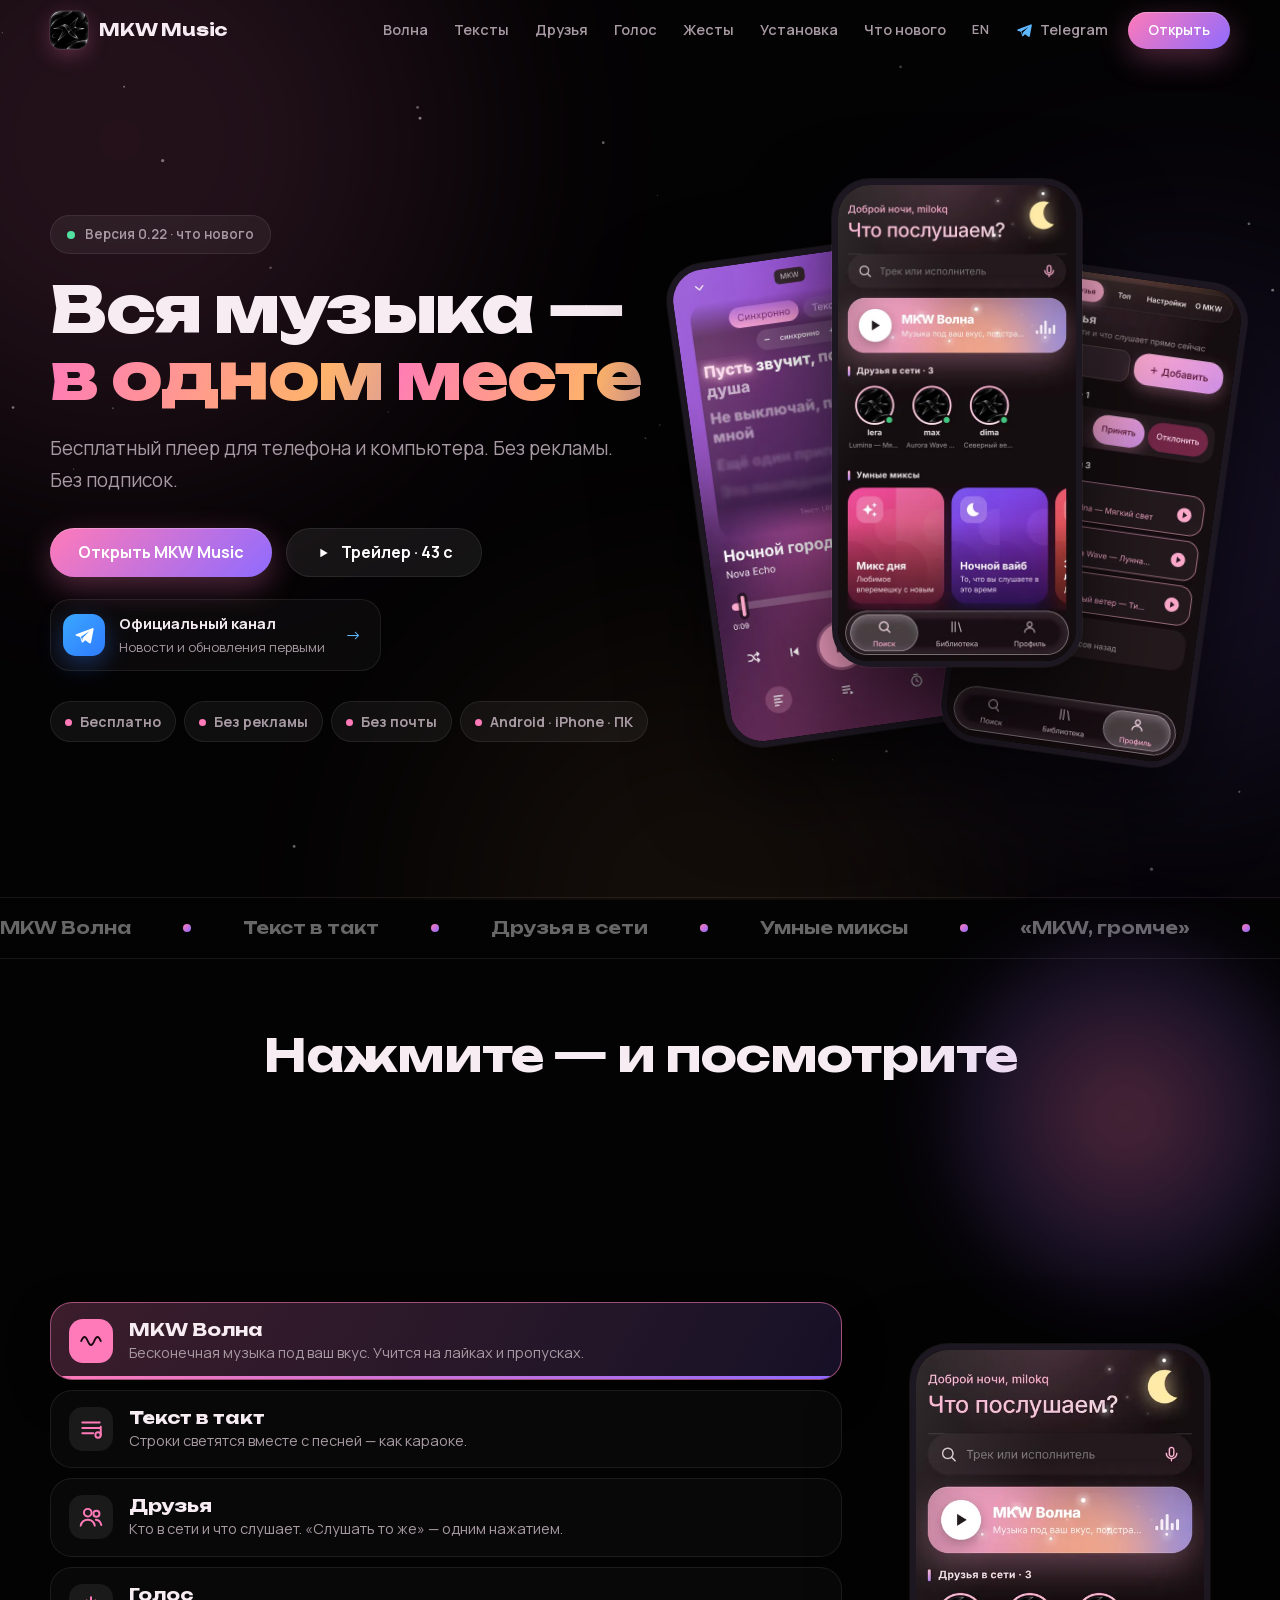
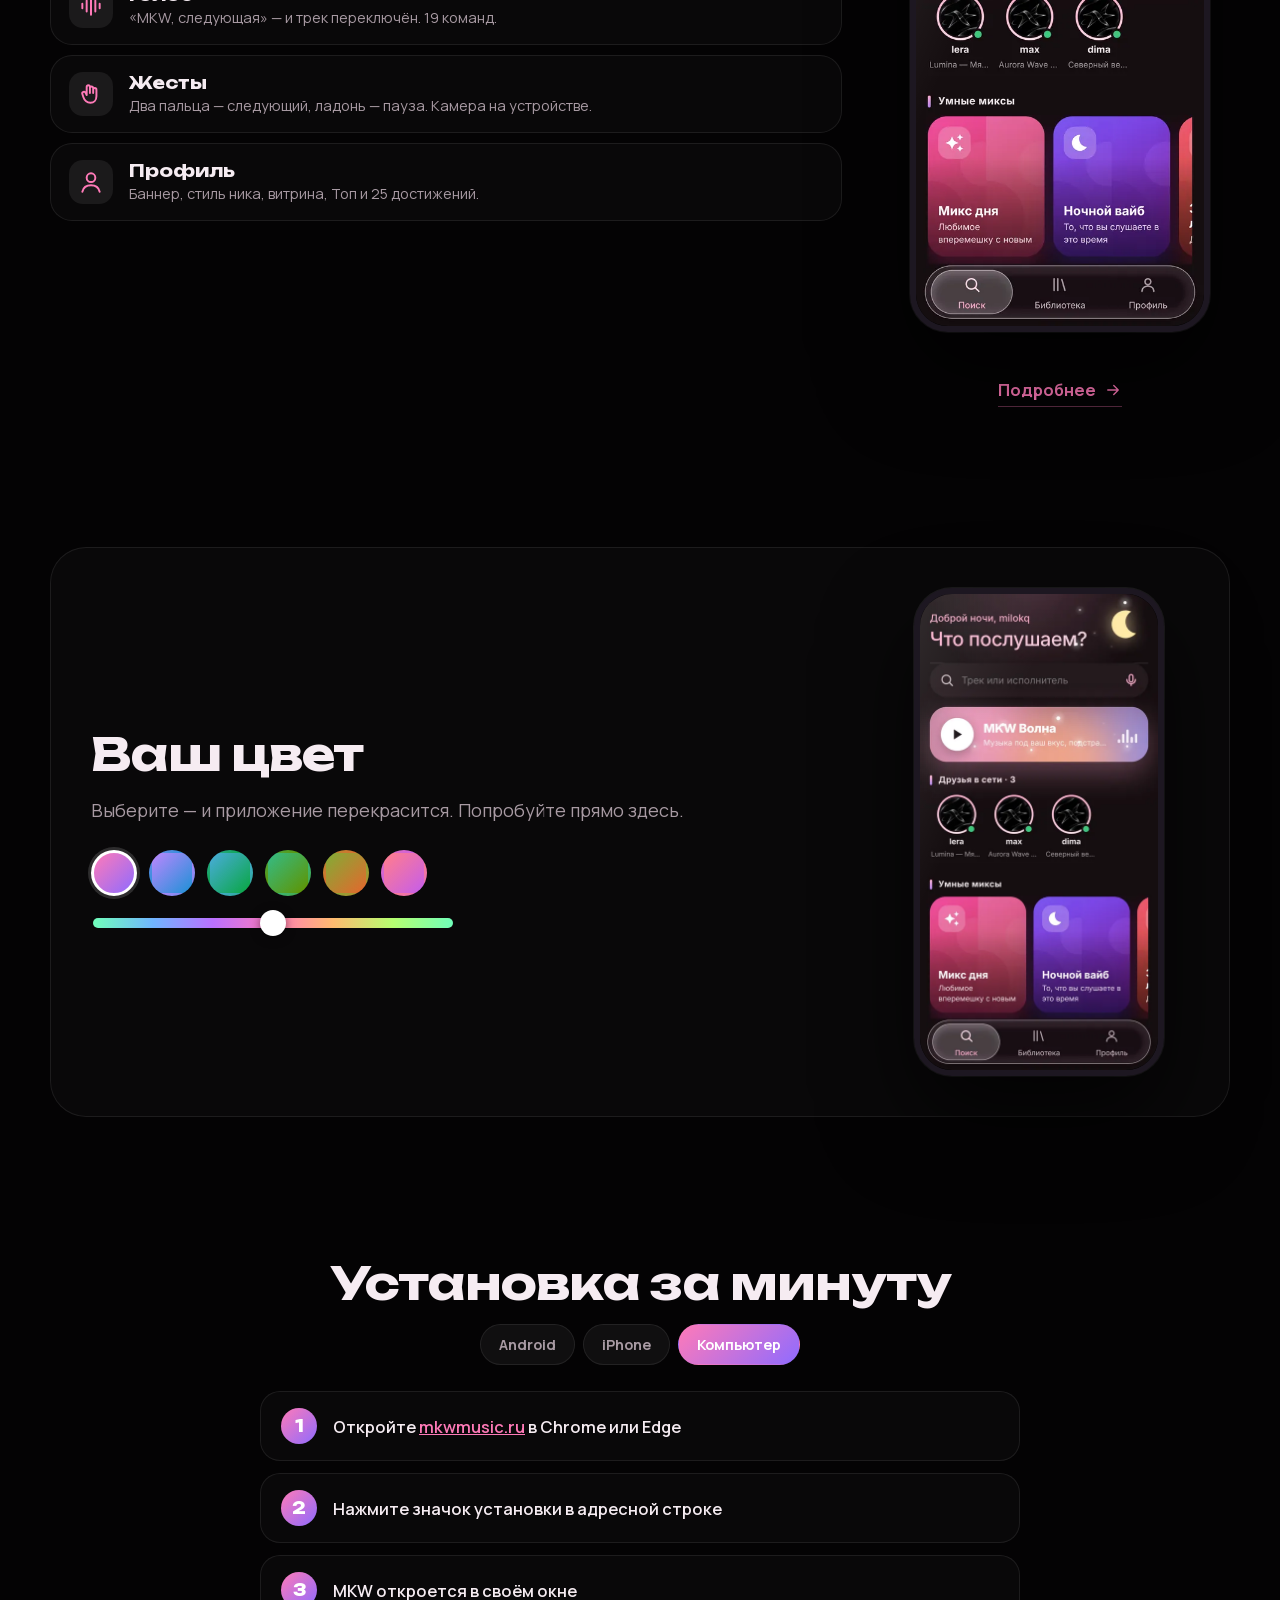
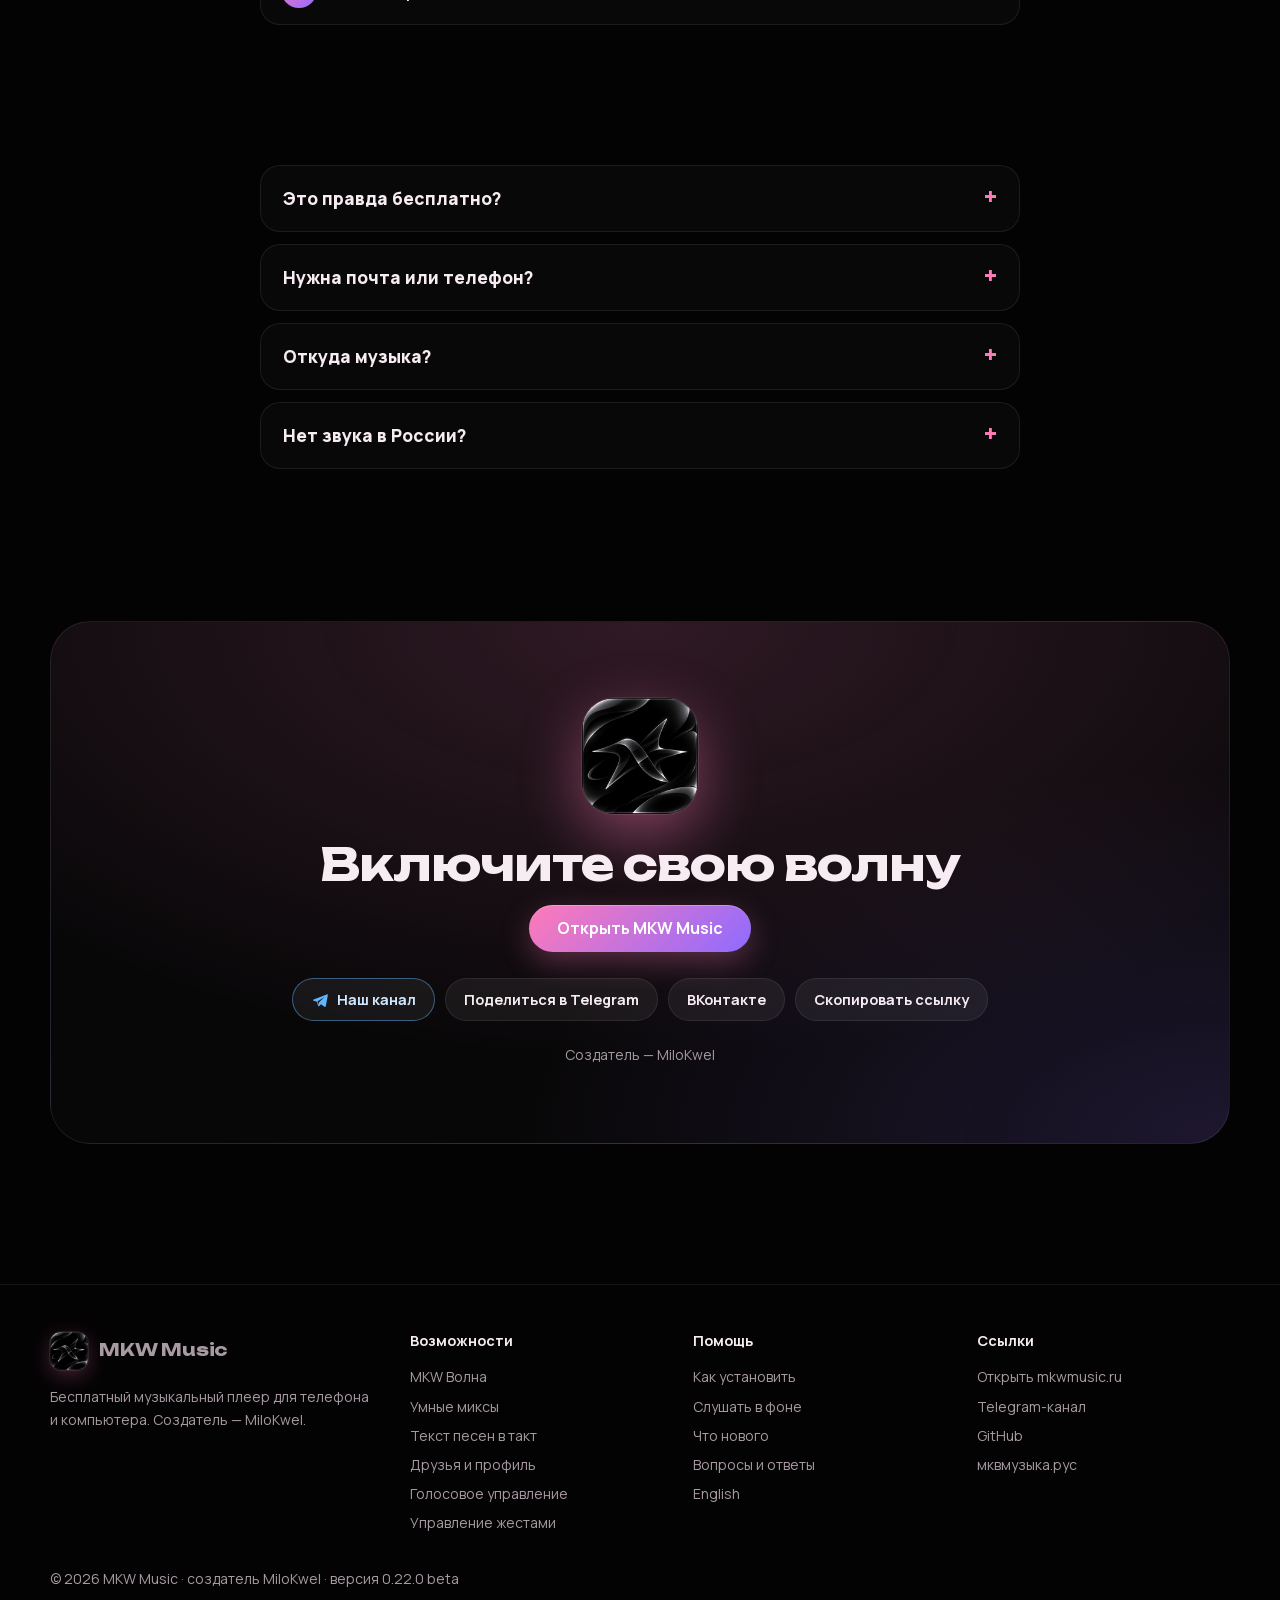
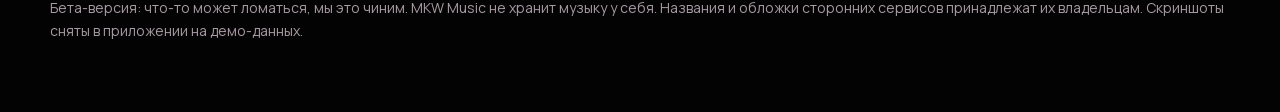
==== commit b80ba37e: "Сайт темнее и живее, ссылка на Telegram-канал - Официальный канал t.me/MKWMusic: в шапке, на первом " ====
--- a/index.html
+++ b/index.html
@@ -32,8 +32,8 @@
 <link rel="manifest" href="/site.webmanifest">
 <link rel="preload" href="/fonts/unbounded-var.woff" as="font" type="font/woff" crossorigin>
 <link rel="preload" href="/fonts/manrope-var.woff" as="font" type="font/woff" crossorigin>
-<link rel="stylesheet" href="/site.css?v=4">
-<script type="application/ld+json">{"@context":"https://schema.org","@graph":[{"@type":"Organization","@id":"https://mkwmusic.ru/#org","name":"MKW Music","alternateName":["МКВ Музыка","MKW Музыка"],"url":"https://mkwmusic.ru/","logo":{"@type":"ImageObject","url":"https://xn--80adpkcic0dzd.xn--p1acf/img/icon-512.png","width":512,"height":512},"sameAs":["https://xn--80adpkcic0dzd.xn--p1acf/","https://github.com/milokwela/MKW-Music"],"founder":{"@type":"Person","name":"MiloKwel"}},{"@type":"SoftwareApplication","@id":"https://mkwmusic.ru/#app","name":"MKW Music","alternateName":["МКВ Музыка","MKW Музыка","mkwmusic","мквмузыка"],"applicationCategory":"MultimediaApplication","applicationSubCategory":"Музыкальный плеер","operatingSystem":"Android, iOS, iPadOS, Windows, macOS, Linux, ChromeOS (веб-приложение)","url":"https://mkwmusic.ru/","installUrl":"https://mkwmusic.ru/","softwareVersion":"0.22.0","releaseNotes":"https://xn--80adpkcic0dzd.xn--p1acf/novoe/","datePublished":"2026-10-27","dateModified":"2026-11-02","isAccessibleForFree":true,"inLanguage":"ru","image":"https://xn--80adpkcic0dzd.xn--p1acf/img/og.jpg","screenshot":["https://xn--80adpkcic0dzd.xn--p1acf/img/home.webp","https://xn--80adpkcic0dzd.xn--p1acf/img/lyrics.webp","https://xn--80adpkcic0dzd.xn--p1acf/img/friends.webp","https://xn--80adpkcic0dzd.xn--p1acf/img/voice.webp","https://xn--80adpkcic0dzd.xn--p1acf/img/profile.webp"],"description":"Бесплатный музыкальный плеер без рекламы и подписок: MKW Волна, текст песен в такт, друзья, голос и жесты.","featureList":["MKW Волна","Текст в такт","Друзья","Голос","Жесты","Профиль","Умные миксы","Темы и свой цвет"],"offers":{"@type":"Offer","price":"0","priceCurrency":"RUB"},"author":{"@type":"Person","name":"MiloKwel"},"publisher":{"@id":"https://mkwmusic.ru/#org"}},{"@type":"WebSite","@id":"https://xn--80adpkcic0dzd.xn--p1acf/#site","name":"MKW Music","alternateName":"мквмузыка.рус","url":"https://xn--80adpkcic0dzd.xn--p1acf/","inLanguage":"ru","publisher":{"@id":"https://mkwmusic.ru/#org"}},{"@type":"VideoObject","name":"Трейлер MKW Music","description":"MKW Music за 43 секунды: Волна, текст в такт, друзья, голос и жесты.","thumbnailUrl":"https://xn--80adpkcic0dzd.xn--p1acf/video/trailer.jpg","contentUrl":"https://xn--80adpkcic0dzd.xn--p1acf/video/trailer.mp4","uploadDate":"2026-11-02","duration":"PT43S"},{"@type":"FAQPage","mainEntity":[{"@type":"Question","name":"Это правда бесплатно?","acceptedAnswer":{"@type":"Answer","text":"Да. Без рекламы, без подписок и без пробных периодов."}},{"@type":"Question","name":"Нужна почта или телефон?","acceptedAnswer":{"@type":"Answer","text":"Нет. Только ник и пароль."}},{"@type":"Question","name":"Откуда музыка?","acceptedAnswer":{"@type":"Answer","text":"Из открытых каталогов: iTunes, Deezer, YouTube (официальный плеер) и Audius. MKW Music музыку у себя не хранит."}},{"@type":"Question","name":"Нет звука в России?","acceptedAnswer":{"@type":"Answer","text":"Некоторые провайдеры блокируют музыкальные серверы. Включите любой VPN."}}]}]}</script>
+<link rel="stylesheet" href="/site.css?v=5">
+<script type="application/ld+json">{"@context":"https://schema.org","@graph":[{"@type":"Organization","@id":"https://mkwmusic.ru/#org","name":"MKW Music","alternateName":["МКВ Музыка","MKW Музыка"],"url":"https://mkwmusic.ru/","logo":{"@type":"ImageObject","url":"https://xn--80adpkcic0dzd.xn--p1acf/img/icon-512.png","width":512,"height":512},"sameAs":["https://xn--80adpkcic0dzd.xn--p1acf/","https://t.me/MKWMusic","https://github.com/milokwela/MKW-Music"],"founder":{"@type":"Person","name":"MiloKwel"}},{"@type":"SoftwareApplication","@id":"https://mkwmusic.ru/#app","name":"MKW Music","alternateName":["МКВ Музыка","MKW Музыка","mkwmusic","мквмузыка"],"applicationCategory":"MultimediaApplication","applicationSubCategory":"Музыкальный плеер","operatingSystem":"Android, iOS, iPadOS, Windows, macOS, Linux, ChromeOS (веб-приложение)","url":"https://mkwmusic.ru/","installUrl":"https://mkwmusic.ru/","softwareVersion":"0.22.0","releaseNotes":"https://xn--80adpkcic0dzd.xn--p1acf/novoe/","datePublished":"2026-10-27","dateModified":"2026-11-02","isAccessibleForFree":true,"inLanguage":"ru","image":"https://xn--80adpkcic0dzd.xn--p1acf/img/og.jpg","screenshot":["https://xn--80adpkcic0dzd.xn--p1acf/img/home.webp","https://xn--80adpkcic0dzd.xn--p1acf/img/lyrics.webp","https://xn--80adpkcic0dzd.xn--p1acf/img/friends.webp","https://xn--80adpkcic0dzd.xn--p1acf/img/voice.webp","https://xn--80adpkcic0dzd.xn--p1acf/img/profile.webp"],"description":"Бесплатный музыкальный плеер без рекламы и подписок: MKW Волна, текст песен в такт, друзья, голос и жесты.","featureList":["MKW Волна","Текст в такт","Друзья","Голос","Жесты","Профиль","Умные миксы","Темы и свой цвет"],"offers":{"@type":"Offer","price":"0","priceCurrency":"RUB"},"author":{"@type":"Person","name":"MiloKwel"},"publisher":{"@id":"https://mkwmusic.ru/#org"}},{"@type":"WebSite","@id":"https://xn--80adpkcic0dzd.xn--p1acf/#site","name":"MKW Music","alternateName":"мквмузыка.рус","url":"https://xn--80adpkcic0dzd.xn--p1acf/","inLanguage":"ru","publisher":{"@id":"https://mkwmusic.ru/#org"}},{"@type":"VideoObject","name":"Трейлер MKW Music","description":"MKW Music за 43 секунды: Волна, текст в такт, друзья, голос и жесты.","thumbnailUrl":"https://xn--80adpkcic0dzd.xn--p1acf/video/trailer.jpg","contentUrl":"https://xn--80adpkcic0dzd.xn--p1acf/video/trailer.mp4","uploadDate":"2026-11-02","duration":"PT43S"},{"@type":"FAQPage","mainEntity":[{"@type":"Question","name":"Это правда бесплатно?","acceptedAnswer":{"@type":"Answer","text":"Да. Без рекламы, без подписок и без пробных периодов."}},{"@type":"Question","name":"Нужна почта или телефон?","acceptedAnswer":{"@type":"Answer","text":"Нет. Только ник и пароль."}},{"@type":"Question","name":"Откуда музыка?","acceptedAnswer":{"@type":"Answer","text":"Из открытых каталогов: iTunes, Deezer, YouTube (официальный плеер) и Audius. MKW Music музыку у себя не хранит."}},{"@type":"Question","name":"Нет звука в России?","acceptedAnswer":{"@type":"Answer","text":"Некоторые провайдеры блокируют музыкальные серверы. Включите любой VPN."}}]}]}</script>
 </head>
 <body>
 <a class="skip" href="#content">К содержанию</a>
@@ -69,25 +69,27 @@
 <symbol id="s-phone" viewBox="0 0 24 24"><rect x="6.5" y="2.5" width="11" height="19" rx="3"/><path d="M10.5 18.5h3"/></symbol>
 <symbol id="s-desk" viewBox="0 0 24 24"><rect x="3" y="4" width="18" height="12" rx="2"/><path d="M8 20h8M12 16v4"/></symbol>
 <symbol id="s-shazam" viewBox="0 0 24 24"><circle cx="12" cy="12" r="9"/><path d="M9 9.5c0-1.5 1.3-2.5 3-2.5M15 14.5c0 1.5-1.3 2.5-3 2.5M8 12h8"/></symbol>
+<symbol id="s-tg" viewBox="0 0 24 24"><path d="M21 4.5L3.5 11.3c-.9.4-.9 1.3 0 1.6l4.3 1.4 1.7 5.2c.2.7 1 .9 1.5.4l2.4-2.2 4.5 3.3c.7.5 1.6.1 1.8-.7L22.4 6c.3-1.2-.4-1.9-1.4-1.5zM8.6 13.9l9.3-6-7.4 7.3-.3 3.2z" fill="currentColor" stroke="none"/></symbol>
 <symbol id="s-bolt" viewBox="0 0 24 24"><path d="M13 3L5 13.5h6L10 21l8-10.5h-6z"/></symbol>
 </defs></svg>
 <header class="top" id="top">
   <div class="wrap bar">
     <a class="brand" href="/"><img src="/img/logo-128.webp" alt="" width="38" height="38">MKW Music</a>
     <button class="burger" type="button" aria-label="Меню" aria-expanded="false" aria-controls="mainnav"><svg viewBox="0 0 24 24"><path d="M4 7h16M4 12h16M4 17h16"/></svg></button>
-    <nav class="main" id="mainnav" aria-label="Разделы"><a href="/volna/" class="">Волна</a><a href="/teksty-pesen/" class="">Тексты</a><a href="/druzya/" class="">Друзья</a><a href="/golos/" class="hide-md">Голос</a><a href="/zhesty/" class="hide-md">Жесты</a><a href="/ustanovka/" class="">Установка</a><a href="/novoe/" class="">Что нового</a><a class="lang" href="/en/" hreflang="en" lang="en">EN</a><a class="btn sm" href="https://mkwmusic.ru">Открыть</a></nav>
+    <nav class="main" id="mainnav" aria-label="Разделы"><a href="/volna/" class="">Волна</a><a href="/teksty-pesen/" class="">Тексты</a><a href="/druzya/" class="">Друзья</a><a href="/golos/" class="hide-md">Голос</a><a href="/zhesty/" class="hide-md">Жесты</a><a href="/ustanovka/" class="">Установка</a><a href="/novoe/" class="">Что нового</a><a class="lang" href="/en/" hreflang="en" lang="en">EN</a><a class="tgl" href="https://t.me/MKWMusic" target="_blank" rel="noopener" aria-label="Telegram-канал MKW Music"><svg viewBox="0 0 24 24"><use href="#s-tg"/></svg><span>Telegram</span></a><a class="btn sm" href="https://mkwmusic.ru">Открыть</a></nav>
   </div>
 </header>
 <main id="content">
 <div class="wrap hero hero2">
   <div>
     <a class="tag" href="/novoe/"><b></b>Версия 0.22 · что нового</a>
-    <h1>Вся музыка — <span class="g">в одном месте</span></h1>
+    <h1 class="wsplit"><span class="w">Вся</span> <span class="w">музыка</span> <span class="w">—</span> <span class="w g">в&nbsp;одном</span> <span class="w g">месте</span></h1>
     <p class="lead">Бесплатный плеер для телефона и компьютера. Без рекламы. Без подписок.</p>
     <div class="cta">
       <a class="btn" href="https://mkwmusic.ru">Открыть MKW Music</a>
       <button class="btn ghost" type="button" data-trailer><svg viewBox="0 0 24 24"><path d="M8 5.5l11 6.5-11 6.5z" fill="currentColor" stroke="none"/></svg>Трейлер · 43 с</button>
     </div>
+    <a class="tgcard" href="https://t.me/MKWMusic" target="_blank" rel="noopener"><span class="tgi"><svg viewBox="0 0 24 24"><use href="#s-tg"/></svg></span><span><b>Официальный канал</b><small>Новости и обновления первыми</small></span><i>→</i></a>
     <ul class="pills"><li>Бесплатно</li><li>Без рекламы</li><li>Без почты</li><li>Android · iPhone · ПК</li></ul>
   </div>
   <div class="stage" aria-label="Скриншоты MKW Music">
@@ -97,6 +99,8 @@
     <div class="ph c"><img src="/img/friends.webp" alt="Друзья в MKW Music" width="480" height="960"></div>
   </div>
 </div>
+
+<div class="marq" aria-hidden="true"><div><span>MKW Волна</span><span>Текст в такт</span><span>Друзья в сети</span><span>Умные миксы</span><span>«MKW, громче»</span><span>Жесты камерой</span><span>Свой цвет</span><span>Без рекламы</span><span>Без подписок</span><span>MKW Волна</span><span>Текст в такт</span><span>Друзья в сети</span><span>Умные миксы</span><span>«MKW, громче»</span><span>Жесты камерой</span><span>Свой цвет</span><span>Без рекламы</span><span>Без подписок</span></div></div>
 
 <section id="features" class="tight"><div class="wrap">
   <div class="rv center"><h2>Нажмите — и посмотрите</h2></div>
@@ -149,7 +153,8 @@
     <h2>Включите свою волну</h2>
     <a class="btn" href="https://mkwmusic.ru">Открыть MKW Music</a>
     <div class="sh-btns" style="justify-content:center;margin-top:26px">
-      <a href="https://t.me/share/url?url=https%3A%2F%2Fmkwmusic.ru" target="_blank" rel="noopener">Telegram</a>
+      <a class="tgb" href="https://t.me/MKWMusic" target="_blank" rel="noopener"><svg viewBox="0 0 24 24" width="18" height="18"><use href="#s-tg"/></svg>Наш канал</a>
+      <a href="https://t.me/share/url?url=https%3A%2F%2Fmkwmusic.ru" target="_blank" rel="noopener">Поделиться в Telegram</a>
       <a href="https://vk.com/share.php?url=https%3A%2F%2Fmkwmusic.ru" target="_blank" rel="noopener">ВКонтакте</a>
       <button type="button" data-copy="https://mkwmusic.ru">Скопировать ссылку</button>
     </div>
@@ -168,11 +173,11 @@
       <div>Бесплатный музыкальный плеер для телефона и компьютера. Создатель — MiloKwel.</div></div>
     <div><b>Возможности</b><a href="/volna/">MKW Волна</a><a href="/volna/#miksy">Умные миксы</a><a href="/teksty-pesen/">Текст песен в такт</a><a href="/druzya/">Друзья и профиль</a><a href="/golos/">Голосовое управление</a><a href="/zhesty/">Управление жестами</a></div>
     <div><b>Помощь</b><a href="/ustanovka/">Как установить</a><a href="/ustanovka/#fon">Слушать в фоне</a><a href="/novoe/">Что нового</a><a href="/#faq">Вопросы и ответы</a><a href="/en/" hreflang="en" lang="en">English</a></div>
-    <div><b>Ссылки</b><a href="https://mkwmusic.ru">Открыть mkwmusic.ru</a><a href="https://github.com/milokwela/MKW-Music" rel="noopener">GitHub</a><a href="/">мквмузыка.рус</a></div>
+    <div><b>Ссылки</b><a href="https://mkwmusic.ru">Открыть mkwmusic.ru</a><a href="https://t.me/MKWMusic" rel="noopener">Telegram-канал</a><a href="https://github.com/milokwela/MKW-Music" rel="noopener">GitHub</a><a href="/">мквмузыка.рус</a></div>
   </div>
   <div>© 2026 MKW Music · создатель MiloKwel · версия 0.22.0 beta</div>
   <div style="margin-top:6px">Бета-версия: что-то может ломаться, мы это чиним. MKW Music не хранит музыку у себя. Названия и обложки сторонних сервисов принадлежат их владельцам. Скриншоты сняты в приложении на демо-данных.</div>
 </div></footer>
-<script src="/site.js?v=4" defer></script>
+<script src="/site.js?v=5" defer></script>
 </body>
 </html>
--- a/site.css
+++ b/site.css
@@ -309,3 +309,50 @@
 }
 .os-steps[hidden]{display:none}
 .final .by{margin:22px auto 0!important}
+
+/* ===== тёмная тема и анимации (v5) ===== */
+:root{--bg:#040304;--card:rgba(255,255,255,.035);--line:rgba(255,255,255,.08);--mut:#a89aa3}
+body{background:var(--bg)}
+.aurora i{opacity:.13;filter:blur(130px)}
+.aurora i:nth-child(3){opacity:.07}
+#stars{opacity:.55}
+header.top.scrolled,header.top.open{background:rgba(4,3,4,.78)}
+.card,.ft,.color,details,.os-steps li,.final{background:rgba(255,255,255,.025)}
+.final{background:radial-gradient(120% 140% at 50% 0%,color-mix(in srgb,var(--p) 16%,transparent),transparent 60%),radial-gradient(100% 120% at 100% 100%,color-mix(in srgb,var(--p2) 16%,transparent),transparent 60%),rgba(255,255,255,.02)}
+.glow{opacity:.55}
+.btn{box-shadow:0 10px 30px color-mix(in srgb,var(--p) 30%,transparent),inset 0 1px 0 rgba(255,255,255,.25)}
+/* Telegram */
+.tgl{display:inline-flex!important;align-items:center;gap:7px}
+.tgl svg{width:18px;height:18px;color:#5fb7ff}
+.tgcard{display:inline-flex;align-items:center;gap:14px;margin-top:22px;padding:12px 18px 12px 12px;border-radius:20px;border:1px solid var(--line);background:rgba(255,255,255,.03);text-decoration:none;transition:border-color .3s,background .3s,transform .3s}
+.tgcard:hover{border-color:rgba(95,183,255,.55);background:rgba(95,183,255,.08);transform:translateY(-2px)}
+.tgi{width:42px;height:42px;border-radius:13px;display:grid;place-items:center;background:linear-gradient(135deg,#3aa8ff,#2f7bff);box-shadow:0 8px 24px rgba(47,123,255,.35)}
+.tgi svg{width:22px;height:22px;color:#fff}
+.tgcard b{display:block;font-size:15px}.tgcard small{display:block;color:var(--mut);font-size:13px}
+.tgcard i{font-style:normal;color:#5fb7ff;margin-left:6px;transition:transform .3s}.tgcard:hover i{transform:translateX(4px)}
+.sh-btns .tgb{border-color:rgba(95,183,255,.45);color:#cfe8ff}.sh-btns .tgb svg{color:#5fb7ff}
+/* заголовок по словам */
+.js h1.wsplit .w{display:inline-block;opacity:0;transform:translateY(.5em) rotate(4deg);filter:blur(10px);animation:wIn .9s cubic-bezier(.2,.8,.2,1) forwards}
+h1.wsplit .w:nth-child(1){animation-delay:.1s}h1.wsplit .w:nth-child(2){animation-delay:.2s}h1.wsplit .w:nth-child(3){animation-delay:.3s}h1.wsplit .w:nth-child(4){animation-delay:.42s}h1.wsplit .w:nth-child(5){animation-delay:.54s}
+h1.wsplit .w.g{animation:wIn .9s cubic-bezier(.2,.8,.2,1) forwards,shine 7s linear infinite}
+h1.wsplit .w:nth-child(4).g{animation-delay:.42s,0s}h1.wsplit .w:nth-child(5).g{animation-delay:.54s,0s}
+@keyframes wIn{to{opacity:1;transform:none;filter:none}}
+.js .hero2 .lead,.js .hero2 .cta,.js .hero2 .tgcard,.js .hero2 .pills,.js .hero2 .tag{opacity:0;transform:translateY(18px);animation:wIn .9s cubic-bezier(.2,.8,.2,1) forwards}
+.js .hero2 .tag{animation-delay:0s}.js .hero2 .lead{animation-delay:.6s}.js .hero2 .cta{animation-delay:.72s}.js .hero2 .tgcard{animation-delay:.84s}.js .hero2 .pills{animation-delay:.96s}
+.js .hero2 .stage{opacity:0;animation:stageIn 1.4s .3s cubic-bezier(.2,.8,.2,1) forwards}
+@keyframes stageIn{from{opacity:0;transform:translateY(60px) scale(.94)}to{opacity:1;transform:none}}
+.stage .ph{transition:transform .25s ease-out}
+/* курсор-подсветка */
+.spot{position:fixed;left:0;top:0;width:520px;height:520px;margin:-260px 0 0 -260px;border-radius:50%;pointer-events:none;z-index:-1;background:radial-gradient(closest-side,color-mix(in srgb,var(--p) 13%,transparent),transparent);transition:opacity .4s;opacity:0}
+/* полоса прокрутки сверху */
+.prog{position:fixed;left:0;top:0;height:2px;width:100%;z-index:40;transform-origin:0 50%;transform:scaleX(0);background:linear-gradient(90deg,var(--p),var(--p2))}
+/* появление при прокрутке — плавнее и с размытием */
+.js .rv{filter:blur(8px)}.js .rv.in{filter:none}
+.marq{background:transparent;border-color:var(--line)}
+.marq span{font-size:17px;color:rgba(255,255,255,.4)}
+.ft{transition:background .35s,border-color .35s,transform .35s,box-shadow .35s}
+.ft.on{box-shadow:0 14px 40px rgba(0,0,0,.4)}
+.ph.big{transition:transform .2s ease-out;transform-style:preserve-3d}
+.fview .glow,.cphone{position:relative}
+.sw{transition:transform .25s cubic-bezier(.3,1.6,.5,1)}
+.btn,.tgcard{will-change:transform}
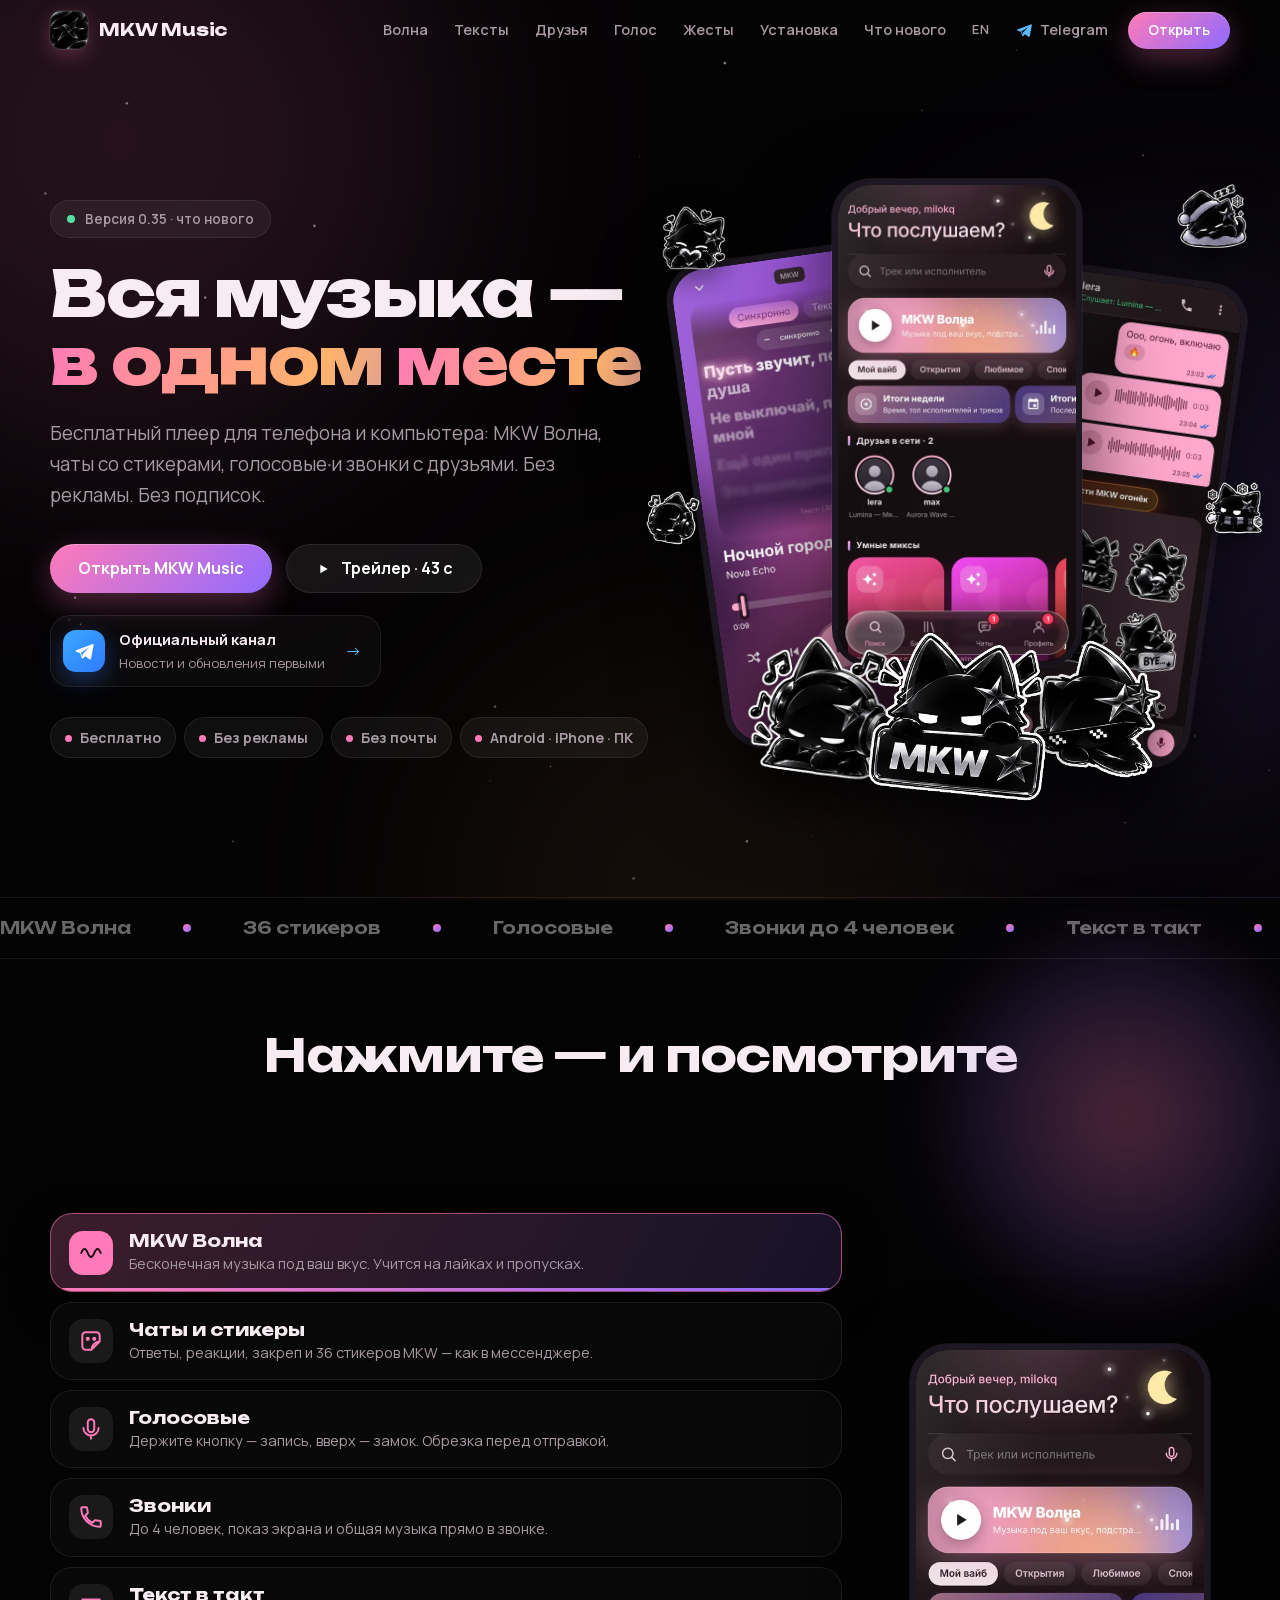
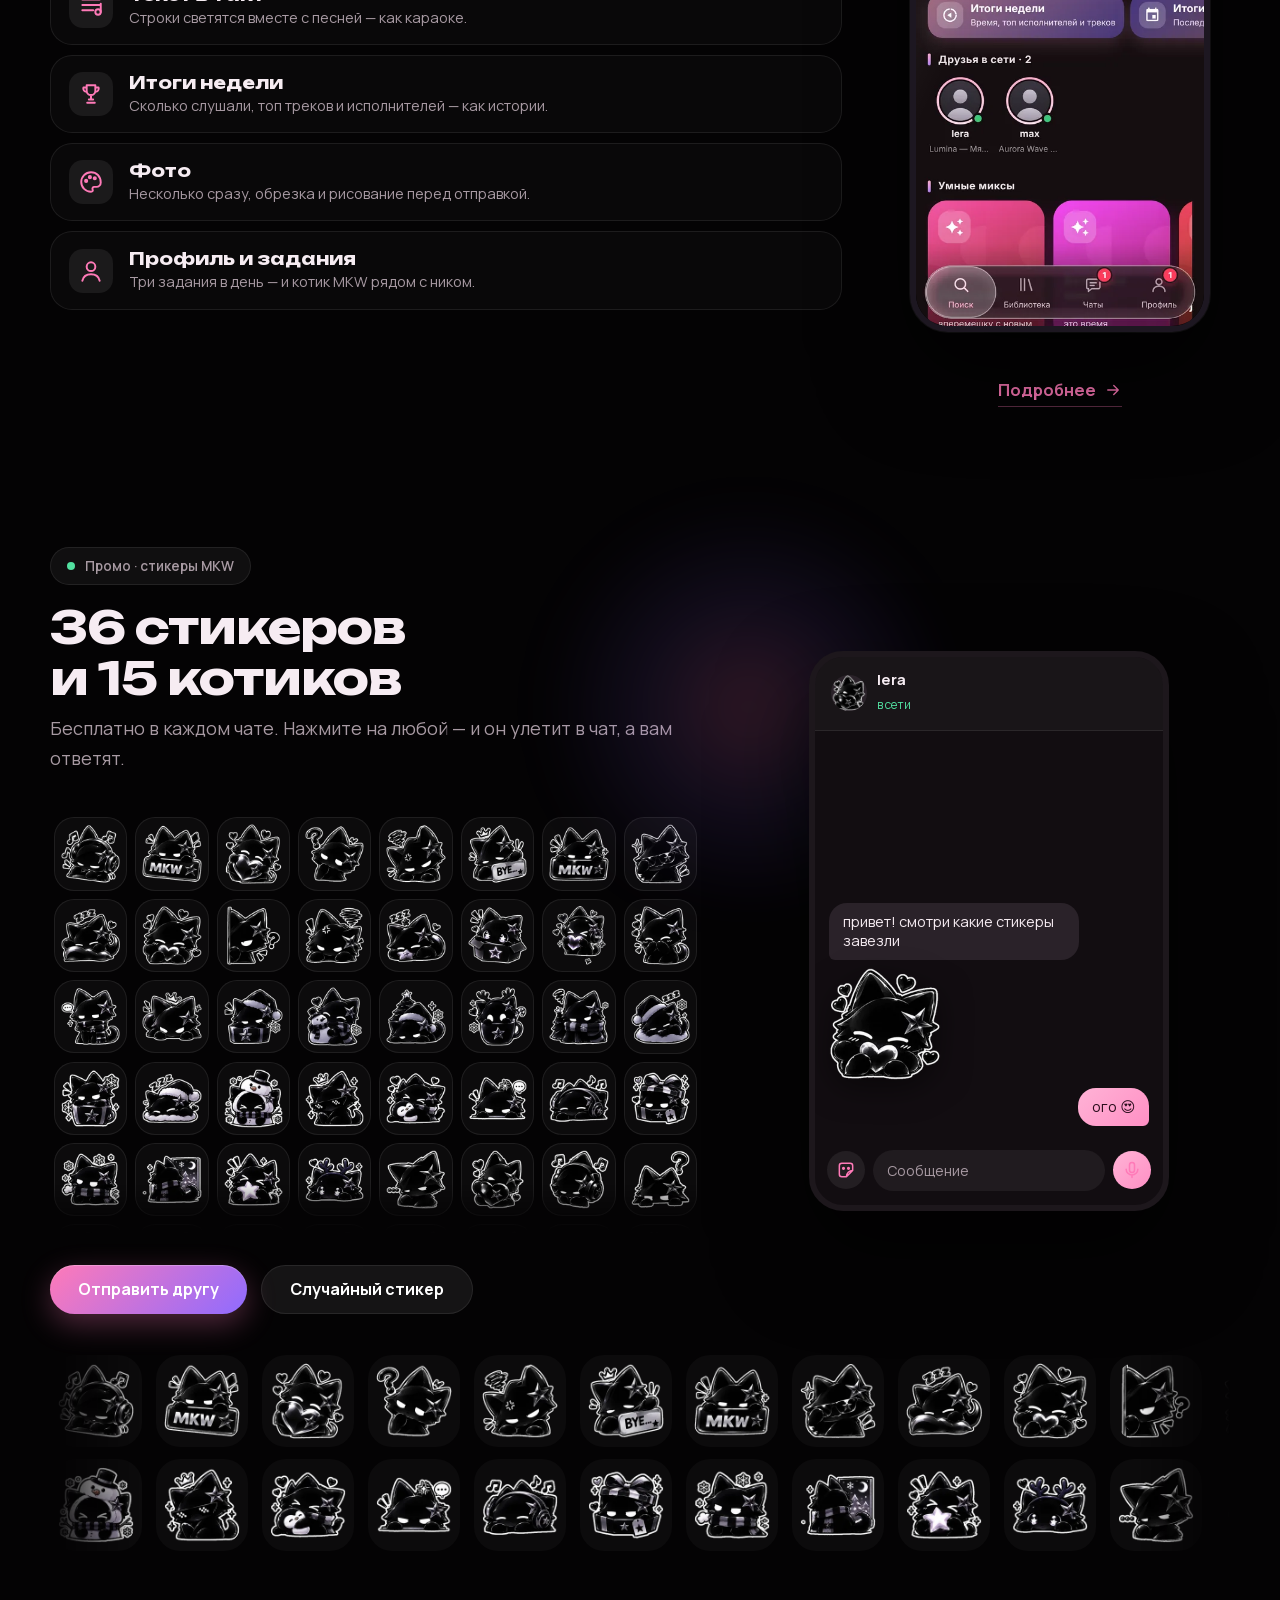
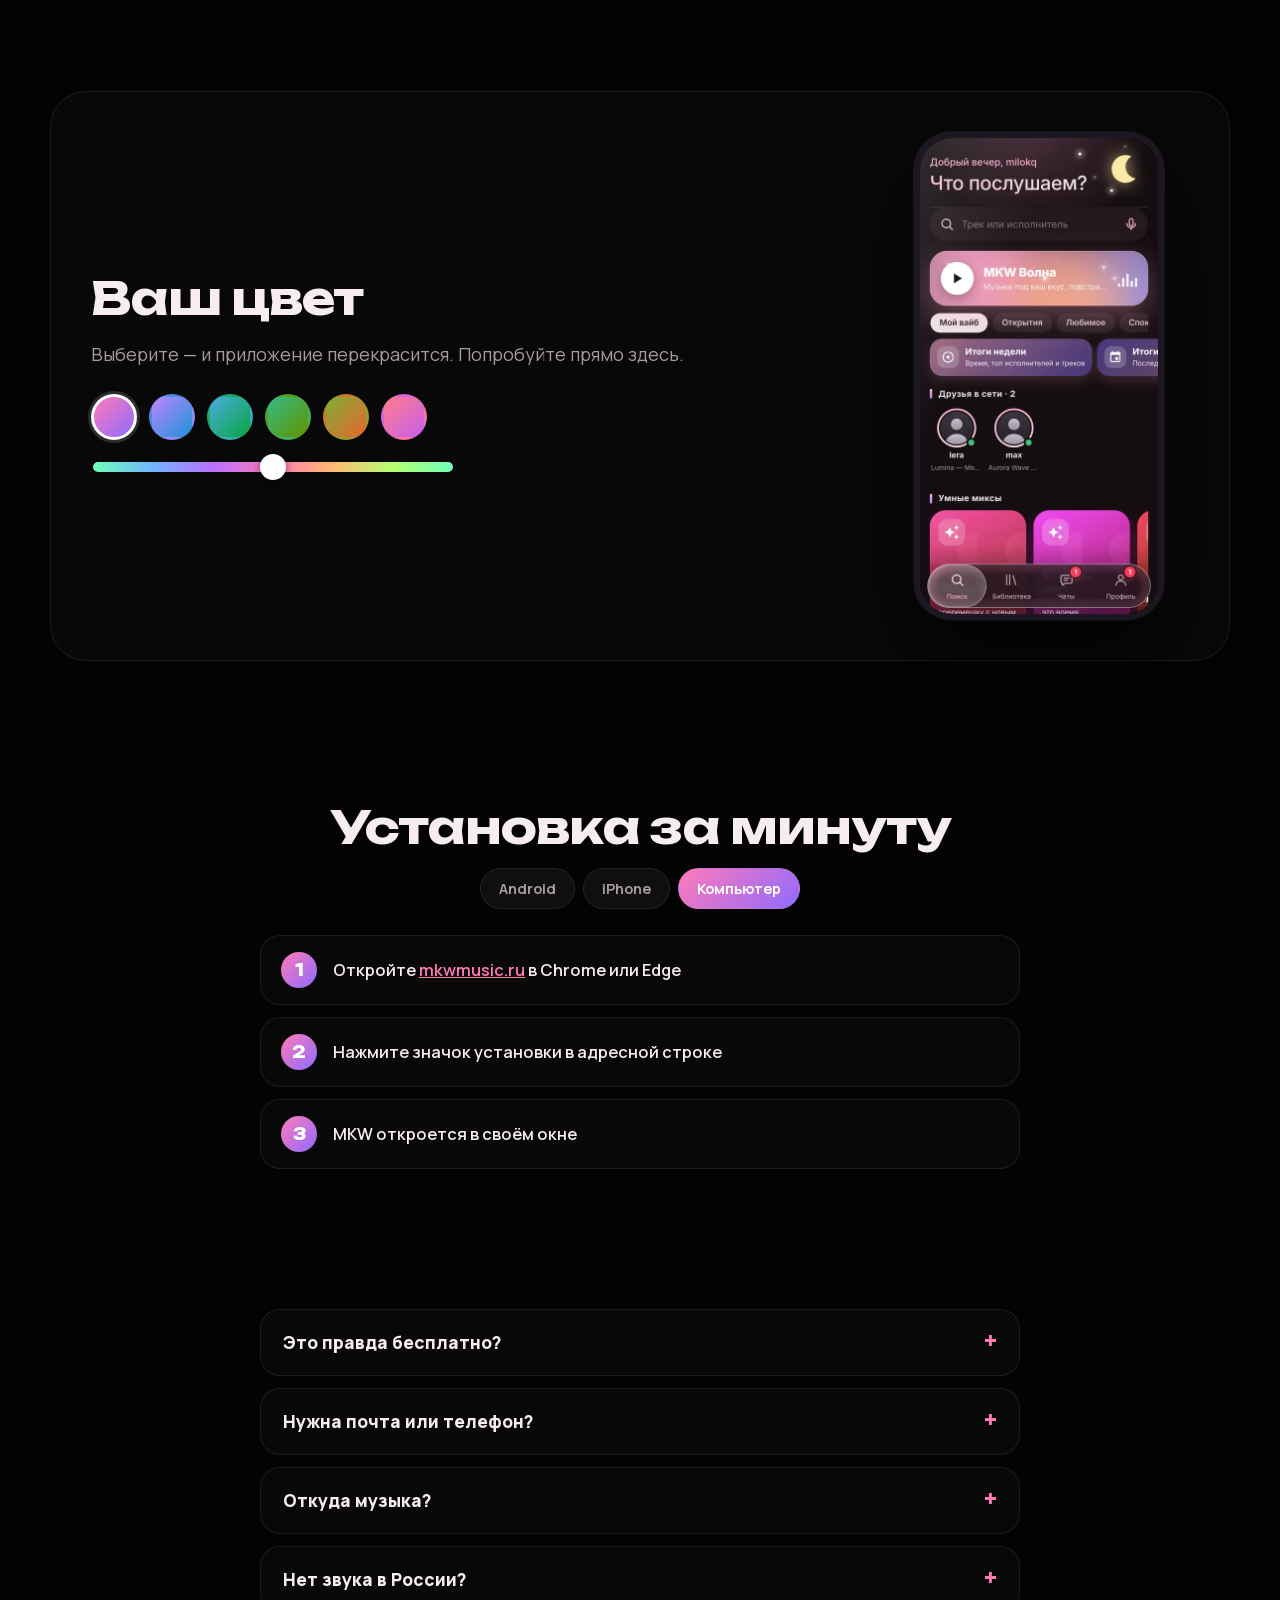
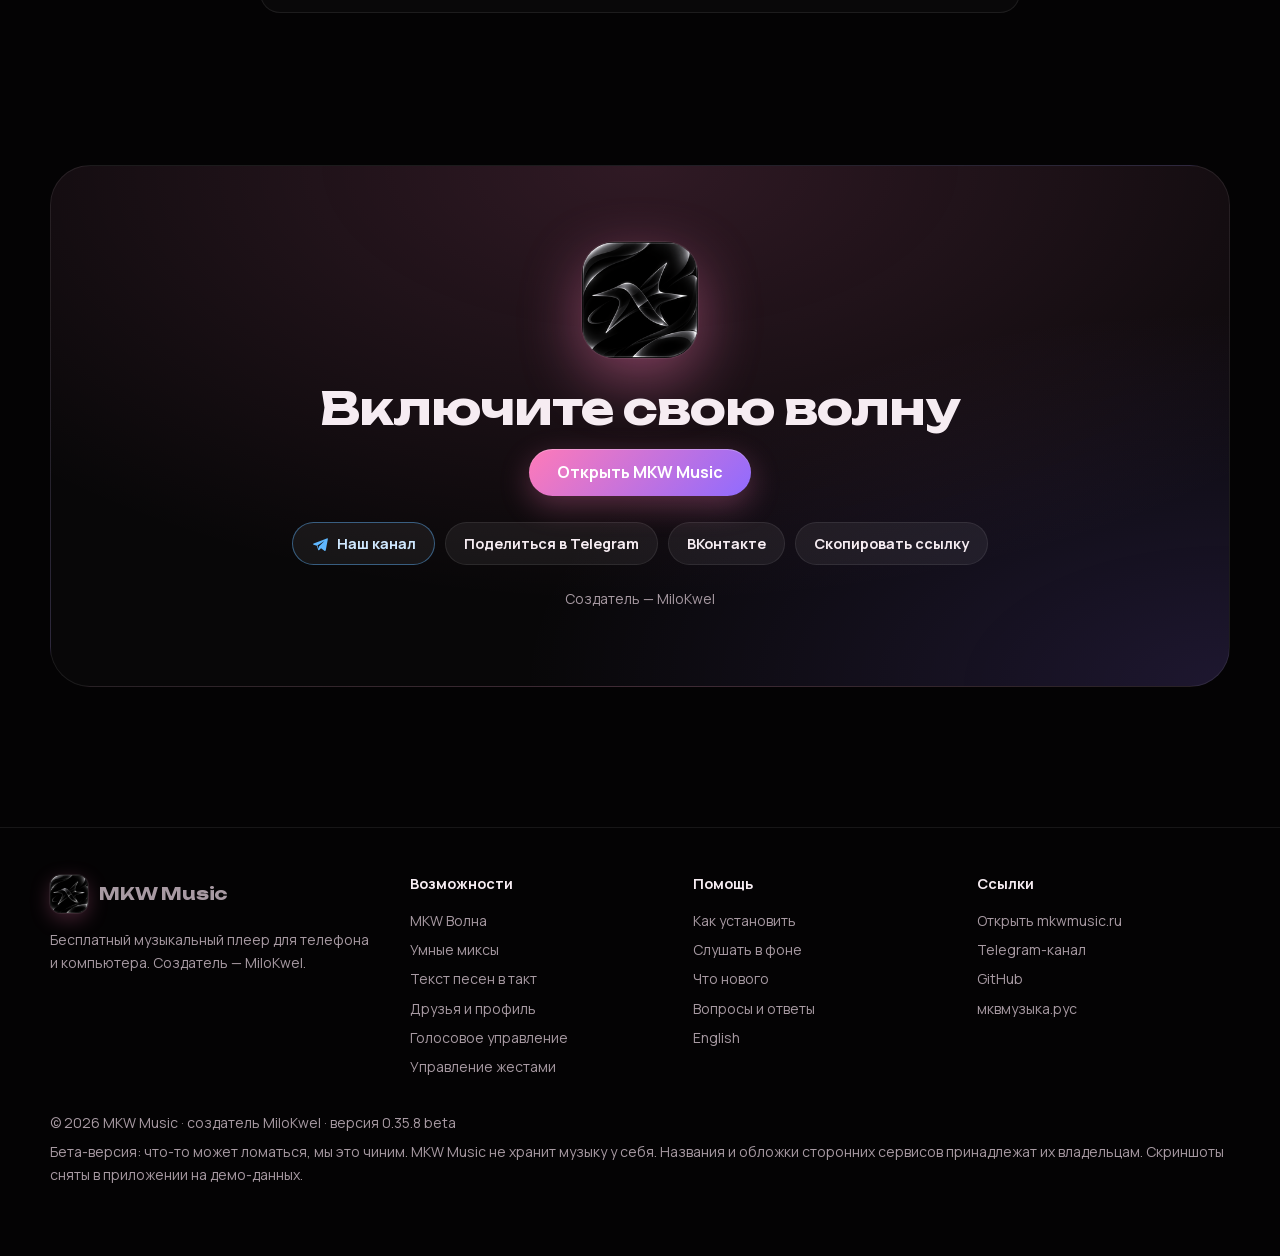
==== commit ba8e98d4: "Сайт: промо стикеров MKW, котики в шапке, новые возможности и скриншоты 0.35, кнопка «Открыть» внизу" ====
--- a/index.html
+++ b/index.html
@@ -4,7 +4,7 @@
 <meta charset="utf-8">
 <meta name="viewport" content="width=device-width,initial-scale=1,viewport-fit=cover">
 <title>MKW Music — бесплатный музыкальный плеер без рекламы</title>
-<meta name="description" content="MKW Music (МКВ Музыка) — бесплатный плеер без рекламы и подписок для телефона и ПК: MKW Волна, текст песен в такт, друзья, голос и жесты.">
+<meta name="description" content="MKW Music (МКВ Музыка) — бесплатный плеер без рекламы и подписок для телефона и ПК: MKW Волна, чаты со стикерами, голосовые, звонки, текст песен в такт.">
 <meta name="keywords" content="MKW Music, МКВ Музыка, мквмузыка, mkwmusic, MKW Волна, музыкальный плеер, бесплатный плеер без рекламы, текст песен, MiloKwel"><link rel="canonical" href="https://xn--80adpkcic0dzd.xn--p1acf/">
 <link rel="alternate" hreflang="ru" href="https://xn--80adpkcic0dzd.xn--p1acf/"><link rel="alternate" hreflang="en" href="https://xn--80adpkcic0dzd.xn--p1acf/en/"><link rel="alternate" hreflang="x-default" href="https://xn--80adpkcic0dzd.xn--p1acf/"><meta name="robots" content="index,follow,max-image-preview:large,max-snippet:-1,max-video-preview:-1">
 <meta name="author" content="MiloKwel">
@@ -14,7 +14,7 @@
 <meta property="og:type" content="website">
 <meta property="og:site_name" content="MKW Music">
 <meta property="og:title" content="MKW Music — бесплатный музыкальный плеер без рекламы">
-<meta property="og:description" content="MKW Music (МКВ Музыка) — бесплатный плеер без рекламы и подписок для телефона и ПК: MKW Волна, текст песен в такт, друзья, голос и жесты.">
+<meta property="og:description" content="MKW Music (МКВ Музыка) — бесплатный плеер без рекламы и подписок для телефона и ПК: MKW Волна, чаты со стикерами, голосовые, звонки, текст песен в такт.">
 <meta property="og:url" content="https://xn--80adpkcic0dzd.xn--p1acf/">
 <meta property="og:image" content="https://xn--80adpkcic0dzd.xn--p1acf/img/og.jpg">
 <meta property="og:image:width" content="1200">
@@ -23,7 +23,7 @@
 <meta property="og:locale" content="ru_RU">
 <meta name="twitter:card" content="summary_large_image">
 <meta name="twitter:title" content="MKW Music — бесплатный музыкальный плеер без рекламы">
-<meta name="twitter:description" content="MKW Music (МКВ Музыка) — бесплатный плеер без рекламы и подписок для телефона и ПК: MKW Волна, текст песен в такт, друзья, голос и жесты.">
+<meta name="twitter:description" content="MKW Music (МКВ Музыка) — бесплатный плеер без рекламы и подписок для телефона и ПК: MKW Волна, чаты со стикерами, голосовые, звонки, текст песен в такт.">
 <meta name="twitter:image" content="https://xn--80adpkcic0dzd.xn--p1acf/img/og.jpg">
 <link rel="icon" href="/favicon.ico" sizes="48x48">
 <link rel="icon" type="image/png" sizes="96x96" href="/img/fav-96.png">
@@ -32,8 +32,8 @@
 <link rel="manifest" href="/site.webmanifest">
 <link rel="preload" href="/fonts/unbounded-var.woff" as="font" type="font/woff" crossorigin>
 <link rel="preload" href="/fonts/manrope-var.woff" as="font" type="font/woff" crossorigin>
-<link rel="stylesheet" href="/site.css?v=5">
-<script type="application/ld+json">{"@context":"https://schema.org","@graph":[{"@type":"Organization","@id":"https://mkwmusic.ru/#org","name":"MKW Music","alternateName":["МКВ Музыка","MKW Музыка"],"url":"https://mkwmusic.ru/","logo":{"@type":"ImageObject","url":"https://xn--80adpkcic0dzd.xn--p1acf/img/icon-512.png","width":512,"height":512},"sameAs":["https://xn--80adpkcic0dzd.xn--p1acf/","https://t.me/MKWMusic","https://github.com/milokwela/MKW-Music"],"founder":{"@type":"Person","name":"MiloKwel"}},{"@type":"SoftwareApplication","@id":"https://mkwmusic.ru/#app","name":"MKW Music","alternateName":["МКВ Музыка","MKW Музыка","mkwmusic","мквмузыка"],"applicationCategory":"MultimediaApplication","applicationSubCategory":"Музыкальный плеер","operatingSystem":"Android, iOS, iPadOS, Windows, macOS, Linux, ChromeOS (веб-приложение)","url":"https://mkwmusic.ru/","installUrl":"https://mkwmusic.ru/","softwareVersion":"0.22.0","releaseNotes":"https://xn--80adpkcic0dzd.xn--p1acf/novoe/","datePublished":"2026-10-27","dateModified":"2026-11-02","isAccessibleForFree":true,"inLanguage":"ru","image":"https://xn--80adpkcic0dzd.xn--p1acf/img/og.jpg","screenshot":["https://xn--80adpkcic0dzd.xn--p1acf/img/home.webp","https://xn--80adpkcic0dzd.xn--p1acf/img/lyrics.webp","https://xn--80adpkcic0dzd.xn--p1acf/img/friends.webp","https://xn--80adpkcic0dzd.xn--p1acf/img/voice.webp","https://xn--80adpkcic0dzd.xn--p1acf/img/profile.webp"],"description":"Бесплатный музыкальный плеер без рекламы и подписок: MKW Волна, текст песен в такт, друзья, голос и жесты.","featureList":["MKW Волна","Текст в такт","Друзья","Голос","Жесты","Профиль","Умные миксы","Темы и свой цвет"],"offers":{"@type":"Offer","price":"0","priceCurrency":"RUB"},"author":{"@type":"Person","name":"MiloKwel"},"publisher":{"@id":"https://mkwmusic.ru/#org"}},{"@type":"WebSite","@id":"https://xn--80adpkcic0dzd.xn--p1acf/#site","name":"MKW Music","alternateName":"мквмузыка.рус","url":"https://xn--80adpkcic0dzd.xn--p1acf/","inLanguage":"ru","publisher":{"@id":"https://mkwmusic.ru/#org"}},{"@type":"VideoObject","name":"Трейлер MKW Music","description":"MKW Music за 43 секунды: Волна, текст в такт, друзья, голос и жесты.","thumbnailUrl":"https://xn--80adpkcic0dzd.xn--p1acf/video/trailer.jpg","contentUrl":"https://xn--80adpkcic0dzd.xn--p1acf/video/trailer.mp4","uploadDate":"2026-11-02","duration":"PT43S"},{"@type":"FAQPage","mainEntity":[{"@type":"Question","name":"Это правда бесплатно?","acceptedAnswer":{"@type":"Answer","text":"Да. Без рекламы, без подписок и без пробных периодов."}},{"@type":"Question","name":"Нужна почта или телефон?","acceptedAnswer":{"@type":"Answer","text":"Нет. Только ник и пароль."}},{"@type":"Question","name":"Откуда музыка?","acceptedAnswer":{"@type":"Answer","text":"Из открытых каталогов: iTunes, Deezer, YouTube (официальный плеер) и Audius. MKW Music музыку у себя не хранит."}},{"@type":"Question","name":"Нет звука в России?","acceptedAnswer":{"@type":"Answer","text":"Некоторые провайдеры блокируют музыкальные серверы. Включите любой VPN."}}]}]}</script>
+<link rel="stylesheet" href="/site.css?v=6">
+<script type="application/ld+json">{"@context":"https://schema.org","@graph":[{"@type":"Organization","@id":"https://mkwmusic.ru/#org","name":"MKW Music","alternateName":["МКВ Музыка","MKW Музыка"],"url":"https://mkwmusic.ru/","logo":{"@type":"ImageObject","url":"https://xn--80adpkcic0dzd.xn--p1acf/img/icon-512.png","width":512,"height":512},"sameAs":["https://xn--80adpkcic0dzd.xn--p1acf/","https://t.me/MKWMusic","https://github.com/milokwela/MKW-Music"],"founder":{"@type":"Person","name":"MiloKwel"}},{"@type":"SoftwareApplication","@id":"https://mkwmusic.ru/#app","name":"MKW Music","alternateName":["МКВ Музыка","MKW Музыка","mkwmusic","мквмузыка"],"applicationCategory":"MultimediaApplication","applicationSubCategory":"Музыкальный плеер","operatingSystem":"Android, iOS, iPadOS, Windows, macOS, Linux, ChromeOS (веб-приложение)","url":"https://mkwmusic.ru/","installUrl":"https://mkwmusic.ru/","softwareVersion":"0.35.8","releaseNotes":"https://xn--80adpkcic0dzd.xn--p1acf/novoe/","datePublished":"2026-10-27","dateModified":"2026-11-04","isAccessibleForFree":true,"inLanguage":"ru","image":"https://xn--80adpkcic0dzd.xn--p1acf/img/og.jpg","screenshot":["https://xn--80adpkcic0dzd.xn--p1acf/img/home.webp","https://xn--80adpkcic0dzd.xn--p1acf/img/chat.webp","https://xn--80adpkcic0dzd.xn--p1acf/img/voicemsg.webp","https://xn--80adpkcic0dzd.xn--p1acf/img/call.webp","https://xn--80adpkcic0dzd.xn--p1acf/img/lyrics.webp","https://xn--80adpkcic0dzd.xn--p1acf/img/recap.webp"],"description":"Бесплатный музыкальный плеер без рекламы и подписок: MKW Волна, чаты со стикерами, голосовые, звонки с друзьями, текст песен в такт и итоги недели.","featureList":["MKW Волна","Чаты и стикеры","Голосовые","Звонки","Текст в такт","Итоги недели","Фото","Профиль и задания","Умные миксы","Темы и свой цвет"],"offers":{"@type":"Offer","price":"0","priceCurrency":"RUB"},"author":{"@type":"Person","name":"MiloKwel"},"publisher":{"@id":"https://mkwmusic.ru/#org"}},{"@type":"WebSite","@id":"https://xn--80adpkcic0dzd.xn--p1acf/#site","name":"MKW Music","alternateName":"мквмузыка.рус","url":"https://xn--80adpkcic0dzd.xn--p1acf/","inLanguage":"ru","publisher":{"@id":"https://mkwmusic.ru/#org"}},{"@type":"VideoObject","name":"Трейлер MKW Music","description":"MKW Music за 43 секунды: Волна, текст в такт, друзья, голос и жесты.","thumbnailUrl":"https://xn--80adpkcic0dzd.xn--p1acf/video/trailer.jpg","contentUrl":"https://xn--80adpkcic0dzd.xn--p1acf/video/trailer.mp4","uploadDate":"2026-11-04","duration":"PT43S"},{"@type":"FAQPage","mainEntity":[{"@type":"Question","name":"Это правда бесплатно?","acceptedAnswer":{"@type":"Answer","text":"Да. Без рекламы, без подписок и без пробных периодов."}},{"@type":"Question","name":"Нужна почта или телефон?","acceptedAnswer":{"@type":"Answer","text":"Нет. Только ник и пароль."}},{"@type":"Question","name":"Откуда музыка?","acceptedAnswer":{"@type":"Answer","text":"Из открытых каталогов: iTunes, Deezer, YouTube (официальный плеер) и Audius. MKW Music музыку у себя не хранит."}},{"@type":"Question","name":"Нет звука в России?","acceptedAnswer":{"@type":"Answer","text":"Некоторые провайдеры блокируют музыкальные серверы. Включите любой VPN."}}]}]}</script>
 </head>
 <body>
 <a class="skip" href="#content">К содержанию</a>
@@ -70,6 +70,8 @@
 <symbol id="s-desk" viewBox="0 0 24 24"><rect x="3" y="4" width="18" height="12" rx="2"/><path d="M8 20h8M12 16v4"/></symbol>
 <symbol id="s-shazam" viewBox="0 0 24 24"><circle cx="12" cy="12" r="9"/><path d="M9 9.5c0-1.5 1.3-2.5 3-2.5M15 14.5c0 1.5-1.3 2.5-3 2.5M8 12h8"/></symbol>
 <symbol id="s-tg" viewBox="0 0 24 24"><path d="M21 4.5L3.5 11.3c-.9.4-.9 1.3 0 1.6l4.3 1.4 1.7 5.2c.2.7 1 .9 1.5.4l2.4-2.2 4.5 3.3c.7.5 1.6.1 1.8-.7L22.4 6c.3-1.2-.4-1.9-1.4-1.5zM8.6 13.9l9.3-6-7.4 7.3-.3 3.2z" fill="currentColor" stroke="none"/></symbol>
+<symbol id="s-sticker" viewBox="0 0 24 24"><path d="M20 12.5V7a3 3 0 0 0-3-3H7a3 3 0 0 0-3 3v10a3 3 0 0 0 3 3h5.5zM12.5 20c0-4.1 3.4-7.5 7.5-7.5"/><circle cx="9" cy="10" r="1"/><circle cx="15" cy="10" r="1"/></symbol>
+<symbol id="s-call" viewBox="0 0 24 24"><path d="M6.6 10.8a15.1 15.1 0 0 0 6.6 6.6l2.2-2.2a1 1 0 0 1 1-.25 11.4 11.4 0 0 0 3.6.57 1 1 0 0 1 1 1V20a1 1 0 0 1-1 1A17 17 0 0 1 3 4a1 1 0 0 1 1-1h3.5a1 1 0 0 1 1 1c0 1.25.2 2.45.57 3.57a1 1 0 0 1-.25 1z"/></symbol>
 <symbol id="s-bolt" viewBox="0 0 24 24"><path d="M13 3L5 13.5h6L10 21l8-10.5h-6z"/></symbol>
 </defs></svg>
 <header class="top" id="top">
@@ -82,9 +84,9 @@
 <main id="content">
 <div class="wrap hero hero2">
   <div>
-    <a class="tag" href="/novoe/"><b></b>Версия 0.22 · что нового</a>
+    <a class="tag" href="/novoe/"><b></b>Версия 0.35 · что нового</a>
     <h1 class="wsplit"><span class="w">Вся</span> <span class="w">музыка</span> <span class="w">—</span> <span class="w g">в&nbsp;одном</span> <span class="w g">месте</span></h1>
-    <p class="lead">Бесплатный плеер для телефона и компьютера. Без рекламы. Без подписок.</p>
+    <p class="lead">Бесплатный плеер для телефона и компьютера: MKW Волна, чаты со стикерами, голосовые и звонки с друзьями. Без рекламы. Без подписок.</p>
     <div class="cta">
       <a class="btn" href="https://mkwmusic.ru">Открыть MKW Music</a>
       <button class="btn ghost" type="button" data-trailer><svg viewBox="0 0 24 24"><path d="M8 5.5l11 6.5-11 6.5z" fill="currentColor" stroke="none"/></svg>Трейлер · 43 с</button>
@@ -96,28 +98,58 @@
     <div class="glow"></div>
     <div class="ph a"><img src="/img/lyrics.webp" alt="Текст песни в MKW Music" width="480" height="960"></div>
     <div class="ph b"><img src="/img/home.webp" alt="Главный экран MKW Music: Волна, друзья в сети, умные миксы" width="480" height="960" fetchpriority="high"></div>
-    <div class="ph c"><img src="/img/friends.webp" alt="Друзья в MKW Music" width="480" height="960"></div>
+    <div class="ph c"><img src="/img/chat.webp" alt="Чат со стикерами в MKW Music" width="480" height="960"></div>
+    <div class="trio" aria-hidden="true"><img class="t-l" src="/img/st/hero-l.webp" alt="" width="160" height="160"><img class="t-r" src="/img/st/hero-r.webp" alt="" width="150" height="150"><img class="t-c" src="/img/st/hero-c.webp" alt="" width="190" height="190"></div>
+    <img class="fly f1" src="/img/st/s10.webp" alt="" aria-hidden="true"><img class="fly f2" src="/img/st/s24.webp" alt="" aria-hidden="true"><img class="fly f3" src="/img/st/c3.webp" alt="" aria-hidden="true"><img class="fly f4" src="/img/st/s33.webp" alt="" aria-hidden="true">
   </div>
 </div>
 
-<div class="marq" aria-hidden="true"><div><span>MKW Волна</span><span>Текст в такт</span><span>Друзья в сети</span><span>Умные миксы</span><span>«MKW, громче»</span><span>Жесты камерой</span><span>Свой цвет</span><span>Без рекламы</span><span>Без подписок</span><span>MKW Волна</span><span>Текст в такт</span><span>Друзья в сети</span><span>Умные миксы</span><span>«MKW, громче»</span><span>Жесты камерой</span><span>Свой цвет</span><span>Без рекламы</span><span>Без подписок</span></div></div>
+<div class="marq" aria-hidden="true"><div><span>MKW Волна</span><span>36 стикеров</span><span>Голосовые</span><span>Звонки до 4 человек</span><span>Текст в такт</span><span>Итоги недели</span><span>Друзья в сети</span><span>Свой цвет</span><span>Без рекламы</span><span>MKW Волна</span><span>36 стикеров</span><span>Голосовые</span><span>Звонки до 4 человек</span><span>Текст в такт</span><span>Итоги недели</span><span>Друзья в сети</span><span>Свой цвет</span><span>Без рекламы</span></div></div>
 
 <section id="features" class="tight"><div class="wrap">
   <div class="rv center"><h2>Нажмите — и посмотрите</h2></div>
   <div class="fx rv">
     <div class="ftabs" role="tablist" aria-label="Возможности"><button class="ft on" type="button" role="tab" aria-selected="true" data-i="0" data-img="/img/home.webp" data-more="/volna/">
-<span class="ft-ic"><svg class="sv"><use href="#s-wave"/></svg></span><span class="ft-t"><b>MKW Волна</b><small>Бесконечная музыка под ваш вкус. Учится на лайках и пропусках.</small></span><i class="ft-bar"></i></button><button class="ft" type="button" role="tab" aria-selected="false" data-i="1" data-img="/img/lyrics.webp" data-more="/teksty-pesen/">
-<span class="ft-ic"><svg class="sv"><use href="#s-text"/></svg></span><span class="ft-t"><b>Текст в такт</b><small>Строки светятся вместе с песней — как караоке.</small></span><i class="ft-bar"></i></button><button class="ft" type="button" role="tab" aria-selected="false" data-i="2" data-img="/img/friends.webp" data-more="/druzya/">
-<span class="ft-ic"><svg class="sv"><use href="#s-users"/></svg></span><span class="ft-t"><b>Друзья</b><small>Кто в сети и что слушает. «Слушать то же» — одним нажатием.</small></span><i class="ft-bar"></i></button><button class="ft" type="button" role="tab" aria-selected="false" data-i="3" data-img="/img/voice.webp" data-more="/golos/">
-<span class="ft-ic"><svg class="sv"><use href="#s-voice"/></svg></span><span class="ft-t"><b>Голос</b><small>«MKW, следующая» — и трек переключён. 19 команд.</small></span><i class="ft-bar"></i></button><button class="ft" type="button" role="tab" aria-selected="false" data-i="4" data-img="/img/gest.webp" data-more="/zhesty/">
-<span class="ft-ic"><svg class="sv"><use href="#s-hand"/></svg></span><span class="ft-t"><b>Жесты</b><small>Два пальца — следующий, ладонь — пауза. Камера на устройстве.</small></span><i class="ft-bar"></i></button><button class="ft" type="button" role="tab" aria-selected="false" data-i="5" data-img="/img/profile.webp" data-more="/druzya/#profil">
-<span class="ft-ic"><svg class="sv"><use href="#s-user"/></svg></span><span class="ft-t"><b>Профиль</b><small>Баннер, стиль ника, витрина, Топ и 25 достижений.</small></span><i class="ft-bar"></i></button></div>
+<span class="ft-ic"><svg class="sv"><use href="#s-wave"/></svg></span><span class="ft-t"><b>MKW Волна</b><small>Бесконечная музыка под ваш вкус. Учится на лайках и пропусках.</small></span><i class="ft-bar"></i></button><button class="ft" type="button" role="tab" aria-selected="false" data-i="1" data-img="/img/chat.webp" data-more="#stickers">
+<span class="ft-ic"><svg class="sv"><use href="#s-sticker"/></svg></span><span class="ft-t"><b>Чаты и стикеры</b><small>Ответы, реакции, закреп и 36 стикеров MKW — как в мессенджере.</small></span><i class="ft-bar"></i></button><button class="ft" type="button" role="tab" aria-selected="false" data-i="2" data-img="/img/voicemsg.webp" data-more="/druzya/">
+<span class="ft-ic"><svg class="sv"><use href="#s-mic"/></svg></span><span class="ft-t"><b>Голосовые</b><small>Держите кнопку — запись, вверх — замок. Обрезка перед отправкой.</small></span><i class="ft-bar"></i></button><button class="ft" type="button" role="tab" aria-selected="false" data-i="3" data-img="/img/call.webp" data-more="/druzya/">
+<span class="ft-ic"><svg class="sv"><use href="#s-call"/></svg></span><span class="ft-t"><b>Звонки</b><small>До 4 человек, показ экрана и общая музыка прямо в звонке.</small></span><i class="ft-bar"></i></button><button class="ft" type="button" role="tab" aria-selected="false" data-i="4" data-img="/img/lyrics.webp" data-more="/teksty-pesen/">
+<span class="ft-ic"><svg class="sv"><use href="#s-text"/></svg></span><span class="ft-t"><b>Текст в такт</b><small>Строки светятся вместе с песней — как караоке.</small></span><i class="ft-bar"></i></button><button class="ft" type="button" role="tab" aria-selected="false" data-i="5" data-img="/img/recap.webp" data-more="/novoe/">
+<span class="ft-ic"><svg class="sv"><use href="#s-trophy"/></svg></span><span class="ft-t"><b>Итоги недели</b><small>Сколько слушали, топ треков и исполнителей — как истории.</small></span><i class="ft-bar"></i></button><button class="ft" type="button" role="tab" aria-selected="false" data-i="6" data-img="/img/photo.webp" data-more="/novoe/">
+<span class="ft-ic"><svg class="sv"><use href="#s-palette"/></svg></span><span class="ft-t"><b>Фото</b><small>Несколько сразу, обрезка и рисование перед отправкой.</small></span><i class="ft-bar"></i></button><button class="ft" type="button" role="tab" aria-selected="false" data-i="7" data-img="/img/profile.webp" data-more="/druzya/#profil">
+<span class="ft-ic"><svg class="sv"><use href="#s-user"/></svg></span><span class="ft-t"><b>Профиль и задания</b><small>Три задания в день — и котик MKW рядом с ником.</small></span><i class="ft-bar"></i></button></div>
     <div class="fview">
       <div class="glow"></div>
       <div class="ph big"><img id="fimg" src="/img/home.webp" alt="Экран MKW Music" width="480" height="960"><img id="fimg2" src="/img/home.webp" alt="" width="480" height="960" aria-hidden="true"></div>
       <a class="more" id="fmore" href="/volna/">Подробнее <svg class="sv" style="width:18px;height:18px"><use href="#s-arrow"/></svg></a>
     </div>
   </div>
+</div></section>
+
+
+<section id="stickers" class="tight"><div class="wrap">
+  <div class="stk rv">
+    <div class="stk-l">
+      <span class="tag"><b></b>Промо · стикеры MKW</span>
+      <h2>36 стикеров и&nbsp;15&nbsp;котиков</h2>
+      <p class="sub">Бесплатно в каждом чате. Нажмите на любой — и он улетит в чат, а вам ответят.</p>
+      <div class="stk-grid" role="list"><button type="button" role="listitem" class="sg" data-s="s1" aria-label="Отправить стикер"><img src="/img/st/s1.webp" alt="" width="84" height="84" loading="lazy" decoding="async"></button><button type="button" role="listitem" class="sg" data-s="s2" aria-label="Отправить стикер"><img src="/img/st/s2.webp" alt="" width="84" height="84" loading="lazy" decoding="async"></button><button type="button" role="listitem" class="sg" data-s="s3" aria-label="Отправить стикер"><img src="/img/st/s3.webp" alt="" width="84" height="84" loading="lazy" decoding="async"></button><button type="button" role="listitem" class="sg" data-s="s4" aria-label="Отправить стикер"><img src="/img/st/s4.webp" alt="" width="84" height="84" loading="lazy" decoding="async"></button><button type="button" role="listitem" class="sg" data-s="s5" aria-label="Отправить стикер"><img src="/img/st/s5.webp" alt="" width="84" height="84" loading="lazy" decoding="async"></button><button type="button" role="listitem" class="sg" data-s="s6" aria-label="Отправить стикер"><img src="/img/st/s6.webp" alt="" width="84" height="84" loading="lazy" decoding="async"></button><button type="button" role="listitem" class="sg" data-s="s7" aria-label="Отправить стикер"><img src="/img/st/s7.webp" alt="" width="84" height="84" loading="lazy" decoding="async"></button><button type="button" role="listitem" class="sg" data-s="s8" aria-label="Отправить стикер"><img src="/img/st/s8.webp" alt="" width="84" height="84" loading="lazy" decoding="async"></button><button type="button" role="listitem" class="sg" data-s="s9" aria-label="Отправить стикер"><img src="/img/st/s9.webp" alt="" width="84" height="84" loading="lazy" decoding="async"></button><button type="button" role="listitem" class="sg" data-s="s10" aria-label="Отправить стикер"><img src="/img/st/s10.webp" alt="" width="84" height="84" loading="lazy" decoding="async"></button><button type="button" role="listitem" class="sg" data-s="s11" aria-label="Отправить стикер"><img src="/img/st/s11.webp" alt="" width="84" height="84" loading="lazy" decoding="async"></button><button type="button" role="listitem" class="sg" data-s="s12" aria-label="Отправить стикер"><img src="/img/st/s12.webp" alt="" width="84" height="84" loading="lazy" decoding="async"></button><button type="button" role="listitem" class="sg" data-s="s13" aria-label="Отправить стикер"><img src="/img/st/s13.webp" alt="" width="84" height="84" loading="lazy" decoding="async"></button><button type="button" role="listitem" class="sg" data-s="s14" aria-label="Отправить стикер"><img src="/img/st/s14.webp" alt="" width="84" height="84" loading="lazy" decoding="async"></button><button type="button" role="listitem" class="sg" data-s="s15" aria-label="Отправить стикер"><img src="/img/st/s15.webp" alt="" width="84" height="84" loading="lazy" decoding="async"></button><button type="button" role="listitem" class="sg" data-s="s16" aria-label="Отправить стикер"><img src="/img/st/s16.webp" alt="" width="84" height="84" loading="lazy" decoding="async"></button><button type="button" role="listitem" class="sg" data-s="s17" aria-label="Отправить стикер"><img src="/img/st/s17.webp" alt="" width="84" height="84" loading="lazy" decoding="async"></button><button type="button" role="listitem" class="sg" data-s="s18" aria-label="Отправить стикер"><img src="/img/st/s18.webp" alt="" width="84" height="84" loading="lazy" decoding="async"></button><button type="button" role="listitem" class="sg" data-s="s19" aria-label="Отправить стикер"><img src="/img/st/s19.webp" alt="" width="84" height="84" loading="lazy" decoding="async"></button><button type="button" role="listitem" class="sg" data-s="s20" aria-label="Отправить стикер"><img src="/img/st/s20.webp" alt="" width="84" height="84" loading="lazy" decoding="async"></button><button type="button" role="listitem" class="sg" data-s="s21" aria-label="Отправить стикер"><img src="/img/st/s21.webp" alt="" width="84" height="84" loading="lazy" decoding="async"></button><button type="button" role="listitem" class="sg" data-s="s22" aria-label="Отправить стикер"><img src="/img/st/s22.webp" alt="" width="84" height="84" loading="lazy" decoding="async"></button><button type="button" role="listitem" class="sg" data-s="s23" aria-label="Отправить стикер"><img src="/img/st/s23.webp" alt="" width="84" height="84" loading="lazy" decoding="async"></button><button type="button" role="listitem" class="sg" data-s="s24" aria-label="Отправить стикер"><img src="/img/st/s24.webp" alt="" width="84" height="84" loading="lazy" decoding="async"></button><button type="button" role="listitem" class="sg" data-s="s25" aria-label="Отправить стикер"><img src="/img/st/s25.webp" alt="" width="84" height="84" loading="lazy" decoding="async"></button><button type="button" role="listitem" class="sg" data-s="s26" aria-label="Отправить стикер"><img src="/img/st/s26.webp" alt="" width="84" height="84" loading="lazy" decoding="async"></button><button type="button" role="listitem" class="sg" data-s="s27" aria-label="Отправить стикер"><img src="/img/st/s27.webp" alt="" width="84" height="84" loading="lazy" decoding="async"></button><button type="button" role="listitem" class="sg" data-s="s28" aria-label="Отправить стикер"><img src="/img/st/s28.webp" alt="" width="84" height="84" loading="lazy" decoding="async"></button><button type="button" role="listitem" class="sg" data-s="s29" aria-label="Отправить стикер"><img src="/img/st/s29.webp" alt="" width="84" height="84" loading="lazy" decoding="async"></button><button type="button" role="listitem" class="sg" data-s="s30" aria-label="Отправить стикер"><img src="/img/st/s30.webp" alt="" width="84" height="84" loading="lazy" decoding="async"></button><button type="button" role="listitem" class="sg" data-s="s31" aria-label="Отправить стикер"><img src="/img/st/s31.webp" alt="" width="84" height="84" loading="lazy" decoding="async"></button><button type="button" role="listitem" class="sg" data-s="s32" aria-label="Отправить стикер"><img src="/img/st/s32.webp" alt="" width="84" height="84" loading="lazy" decoding="async"></button><button type="button" role="listitem" class="sg" data-s="s33" aria-label="Отправить стикер"><img src="/img/st/s33.webp" alt="" width="84" height="84" loading="lazy" decoding="async"></button><button type="button" role="listitem" class="sg" data-s="s34" aria-label="Отправить стикер"><img src="/img/st/s34.webp" alt="" width="84" height="84" loading="lazy" decoding="async"></button><button type="button" role="listitem" class="sg" data-s="s35" aria-label="Отправить стикер"><img src="/img/st/s35.webp" alt="" width="84" height="84" loading="lazy" decoding="async"></button><button type="button" role="listitem" class="sg" data-s="s36" aria-label="Отправить стикер"><img src="/img/st/s36.webp" alt="" width="84" height="84" loading="lazy" decoding="async"></button><button type="button" role="listitem" class="sg" data-s="c1" aria-label="Отправить стикер"><img src="/img/st/c1.webp" alt="" width="84" height="84" loading="lazy" decoding="async"></button><button type="button" role="listitem" class="sg" data-s="c2" aria-label="Отправить стикер"><img src="/img/st/c2.webp" alt="" width="84" height="84" loading="lazy" decoding="async"></button><button type="button" role="listitem" class="sg" data-s="c3" aria-label="Отправить стикер"><img src="/img/st/c3.webp" alt="" width="84" height="84" loading="lazy" decoding="async"></button><button type="button" role="listitem" class="sg" data-s="c4" aria-label="Отправить стикер"><img src="/img/st/c4.webp" alt="" width="84" height="84" loading="lazy" decoding="async"></button><button type="button" role="listitem" class="sg" data-s="c5" aria-label="Отправить стикер"><img src="/img/st/c5.webp" alt="" width="84" height="84" loading="lazy" decoding="async"></button><button type="button" role="listitem" class="sg" data-s="c6" aria-label="Отправить стикер"><img src="/img/st/c6.webp" alt="" width="84" height="84" loading="lazy" decoding="async"></button><button type="button" role="listitem" class="sg" data-s="c7" aria-label="Отправить стикер"><img src="/img/st/c7.webp" alt="" width="84" height="84" loading="lazy" decoding="async"></button><button type="button" role="listitem" class="sg" data-s="c8" aria-label="Отправить стикер"><img src="/img/st/c8.webp" alt="" width="84" height="84" loading="lazy" decoding="async"></button><button type="button" role="listitem" class="sg" data-s="c9" aria-label="Отправить стикер"><img src="/img/st/c9.webp" alt="" width="84" height="84" loading="lazy" decoding="async"></button><button type="button" role="listitem" class="sg" data-s="c10" aria-label="Отправить стикер"><img src="/img/st/c10.webp" alt="" width="84" height="84" loading="lazy" decoding="async"></button><button type="button" role="listitem" class="sg" data-s="c11" aria-label="Отправить стикер"><img src="/img/st/c11.webp" alt="" width="84" height="84" loading="lazy" decoding="async"></button><button type="button" role="listitem" class="sg" data-s="c12" aria-label="Отправить стикер"><img src="/img/st/c12.webp" alt="" width="84" height="84" loading="lazy" decoding="async"></button><button type="button" role="listitem" class="sg" data-s="c13" aria-label="Отправить стикер"><img src="/img/st/c13.webp" alt="" width="84" height="84" loading="lazy" decoding="async"></button><button type="button" role="listitem" class="sg" data-s="c14" aria-label="Отправить стикер"><img src="/img/st/c14.webp" alt="" width="84" height="84" loading="lazy" decoding="async"></button><button type="button" role="listitem" class="sg" data-s="c15" aria-label="Отправить стикер"><img src="/img/st/c15.webp" alt="" width="84" height="84" loading="lazy" decoding="async"></button></div>
+      <div class="cta"><a class="btn" href="https://mkwmusic.ru">Отправить другу</a><button class="btn ghost" type="button" data-stk-rand>Случайный стикер</button></div>
+    </div>
+    <div class="stk-r">
+      <div class="glow"></div>
+      <div class="chatm" aria-label="Пример чата со стикерами">
+        <div class="cm-top"><img src="/img/st/c2.webp" alt="" width="36" height="36"><div><b>lera</b><small data-cm-st>в сети</small></div></div>
+        <div class="cm-body" data-cm>
+          <div class="cm-msg them">привет! смотри какие стикеры завезли</div>
+          <div class="cm-st them"><img src="/img/st/s10.webp" alt="" width="130" height="130" loading="lazy"></div>
+          <div class="cm-msg me">ого 😍</div>
+        </div>
+        <div class="cm-bar"><span class="cm-b"><svg class="sv"><use href="#s-sticker"/></svg></span><span class="cm-in">Сообщение</span><span class="cm-b mic"><svg class="sv"><use href="#s-mic"/></svg></span></div>
+      </div>
+    </div>
+  </div>
+  <div class="stk-marq" aria-hidden="true"><div class="sm-row"><div><img src="/img/st/s1.webp" alt="" loading="lazy" decoding="async"><img src="/img/st/s2.webp" alt="" loading="lazy" decoding="async"><img src="/img/st/s3.webp" alt="" loading="lazy" decoding="async"><img src="/img/st/s4.webp" alt="" loading="lazy" decoding="async"><img src="/img/st/s5.webp" alt="" loading="lazy" decoding="async"><img src="/img/st/s6.webp" alt="" loading="lazy" decoding="async"><img src="/img/st/s7.webp" alt="" loading="lazy" decoding="async"><img src="/img/st/s8.webp" alt="" loading="lazy" decoding="async"><img src="/img/st/s9.webp" alt="" loading="lazy" decoding="async"><img src="/img/st/s10.webp" alt="" loading="lazy" decoding="async"><img src="/img/st/s11.webp" alt="" loading="lazy" decoding="async"><img src="/img/st/s12.webp" alt="" loading="lazy" decoding="async"><img src="/img/st/s13.webp" alt="" loading="lazy" decoding="async"><img src="/img/st/s14.webp" alt="" loading="lazy" decoding="async"><img src="/img/st/s15.webp" alt="" loading="lazy" decoding="async"><img src="/img/st/s16.webp" alt="" loading="lazy" decoding="async"><img src="/img/st/s17.webp" alt="" loading="lazy" decoding="async"><img src="/img/st/s18.webp" alt="" loading="lazy" decoding="async"><img src="/img/st/s19.webp" alt="" loading="lazy" decoding="async"><img src="/img/st/s20.webp" alt="" loading="lazy" decoding="async"><img src="/img/st/s21.webp" alt="" loading="lazy" decoding="async"><img src="/img/st/s22.webp" alt="" loading="lazy" decoding="async"><img src="/img/st/s23.webp" alt="" loading="lazy" decoding="async"><img src="/img/st/s24.webp" alt="" loading="lazy" decoding="async"><img src="/img/st/s25.webp" alt="" loading="lazy" decoding="async"><img src="/img/st/s26.webp" alt="" loading="lazy" decoding="async"><img src="/img/st/s1.webp" alt="" loading="lazy" decoding="async"><img src="/img/st/s2.webp" alt="" loading="lazy" decoding="async"><img src="/img/st/s3.webp" alt="" loading="lazy" decoding="async"><img src="/img/st/s4.webp" alt="" loading="lazy" decoding="async"><img src="/img/st/s5.webp" alt="" loading="lazy" decoding="async"><img src="/img/st/s6.webp" alt="" loading="lazy" decoding="async"><img src="/img/st/s7.webp" alt="" loading="lazy" decoding="async"><img src="/img/st/s8.webp" alt="" loading="lazy" decoding="async"><img src="/img/st/s9.webp" alt="" loading="lazy" decoding="async"><img src="/img/st/s10.webp" alt="" loading="lazy" decoding="async"><img src="/img/st/s11.webp" alt="" loading="lazy" decoding="async"><img src="/img/st/s12.webp" alt="" loading="lazy" decoding="async"><img src="/img/st/s13.webp" alt="" loading="lazy" decoding="async"><img src="/img/st/s14.webp" alt="" loading="lazy" decoding="async"><img src="/img/st/s15.webp" alt="" loading="lazy" decoding="async"><img src="/img/st/s16.webp" alt="" loading="lazy" decoding="async"><img src="/img/st/s17.webp" alt="" loading="lazy" decoding="async"><img src="/img/st/s18.webp" alt="" loading="lazy" decoding="async"><img src="/img/st/s19.webp" alt="" loading="lazy" decoding="async"><img src="/img/st/s20.webp" alt="" loading="lazy" decoding="async"><img src="/img/st/s21.webp" alt="" loading="lazy" decoding="async"><img src="/img/st/s22.webp" alt="" loading="lazy" decoding="async"><img src="/img/st/s23.webp" alt="" loading="lazy" decoding="async"><img src="/img/st/s24.webp" alt="" loading="lazy" decoding="async"><img src="/img/st/s25.webp" alt="" loading="lazy" decoding="async"><img src="/img/st/s26.webp" alt="" loading="lazy" decoding="async"></div></div><div class="sm-row rev"><div><img src="/img/st/s27.webp" alt="" loading="lazy" decoding="async"><img src="/img/st/s28.webp" alt="" loading="lazy" decoding="async"><img src="/img/st/s29.webp" alt="" loading="lazy" decoding="async"><img src="/img/st/s30.webp" alt="" loading="lazy" decoding="async"><img src="/img/st/s31.webp" alt="" loading="lazy" decoding="async"><img src="/img/st/s32.webp" alt="" loading="lazy" decoding="async"><img src="/img/st/s33.webp" alt="" loading="lazy" decoding="async"><img src="/img/st/s34.webp" alt="" loading="lazy" decoding="async"><img src="/img/st/s35.webp" alt="" loading="lazy" decoding="async"><img src="/img/st/s36.webp" alt="" loading="lazy" decoding="async"><img src="/img/st/c1.webp" alt="" loading="lazy" decoding="async"><img src="/img/st/c2.webp" alt="" loading="lazy" decoding="async"><img src="/img/st/c3.webp" alt="" loading="lazy" decoding="async"><img src="/img/st/c4.webp" alt="" loading="lazy" decoding="async"><img src="/img/st/c5.webp" alt="" loading="lazy" decoding="async"><img src="/img/st/c6.webp" alt="" loading="lazy" decoding="async"><img src="/img/st/c7.webp" alt="" loading="lazy" decoding="async"><img src="/img/st/c8.webp" alt="" loading="lazy" decoding="async"><img src="/img/st/c9.webp" alt="" loading="lazy" decoding="async"><img src="/img/st/c10.webp" alt="" loading="lazy" decoding="async"><img src="/img/st/c11.webp" alt="" loading="lazy" decoding="async"><img src="/img/st/c12.webp" alt="" loading="lazy" decoding="async"><img src="/img/st/c13.webp" alt="" loading="lazy" decoding="async"><img src="/img/st/c14.webp" alt="" loading="lazy" decoding="async"><img src="/img/st/c15.webp" alt="" loading="lazy" decoding="async"><img src="/img/st/s27.webp" alt="" loading="lazy" decoding="async"><img src="/img/st/s28.webp" alt="" loading="lazy" decoding="async"><img src="/img/st/s29.webp" alt="" loading="lazy" decoding="async"><img src="/img/st/s30.webp" alt="" loading="lazy" decoding="async"><img src="/img/st/s31.webp" alt="" loading="lazy" decoding="async"><img src="/img/st/s32.webp" alt="" loading="lazy" decoding="async"><img src="/img/st/s33.webp" alt="" loading="lazy" decoding="async"><img src="/img/st/s34.webp" alt="" loading="lazy" decoding="async"><img src="/img/st/s35.webp" alt="" loading="lazy" decoding="async"><img src="/img/st/s36.webp" alt="" loading="lazy" decoding="async"><img src="/img/st/c1.webp" alt="" loading="lazy" decoding="async"><img src="/img/st/c2.webp" alt="" loading="lazy" decoding="async"><img src="/img/st/c3.webp" alt="" loading="lazy" decoding="async"><img src="/img/st/c4.webp" alt="" loading="lazy" decoding="async"><img src="/img/st/c5.webp" alt="" loading="lazy" decoding="async"><img src="/img/st/c6.webp" alt="" loading="lazy" decoding="async"><img src="/img/st/c7.webp" alt="" loading="lazy" decoding="async"><img src="/img/st/c8.webp" alt="" loading="lazy" decoding="async"><img src="/img/st/c9.webp" alt="" loading="lazy" decoding="async"><img src="/img/st/c10.webp" alt="" loading="lazy" decoding="async"><img src="/img/st/c11.webp" alt="" loading="lazy" decoding="async"><img src="/img/st/c12.webp" alt="" loading="lazy" decoding="async"><img src="/img/st/c13.webp" alt="" loading="lazy" decoding="async"><img src="/img/st/c14.webp" alt="" loading="lazy" decoding="async"><img src="/img/st/c15.webp" alt="" loading="lazy" decoding="async"></div></div></div>
 </div></section>
 
 <section id="color" class="tight"><div class="wrap">
@@ -161,6 +193,8 @@
     <p class="by">Создатель — MiloKwel</p>
   </div>
 </div></section>
+
+<a class="sticky-cta" href="https://mkwmusic.ru"><img src="/img/st/hero-c.webp" alt="" width="34" height="34">Открыть MKW Music</a>
 
 <div class="modal" id="trailer" hidden role="dialog" aria-label="Трейлер MKW Music">
   <div class="modal-in"><button class="mclose" type="button" aria-label="Закрыть">×</button>
@@ -175,9 +209,9 @@
     <div><b>Помощь</b><a href="/ustanovka/">Как установить</a><a href="/ustanovka/#fon">Слушать в фоне</a><a href="/novoe/">Что нового</a><a href="/#faq">Вопросы и ответы</a><a href="/en/" hreflang="en" lang="en">English</a></div>
     <div><b>Ссылки</b><a href="https://mkwmusic.ru">Открыть mkwmusic.ru</a><a href="https://t.me/MKWMusic" rel="noopener">Telegram-канал</a><a href="https://github.com/milokwela/MKW-Music" rel="noopener">GitHub</a><a href="/">мквмузыка.рус</a></div>
   </div>
-  <div>© 2026 MKW Music · создатель MiloKwel · версия 0.22.0 beta</div>
+  <div>© 2026 MKW Music · создатель MiloKwel · версия 0.35.8 beta</div>
   <div style="margin-top:6px">Бета-версия: что-то может ломаться, мы это чиним. MKW Music не хранит музыку у себя. Названия и обложки сторонних сервисов принадлежат их владельцам. Скриншоты сняты в приложении на демо-данных.</div>
 </div></footer>
-<script src="/site.js?v=5" defer></script>
+<script src="/site.js?v=6" defer></script>
 </body>
 </html>
--- a/site.css
+++ b/site.css
@@ -356,3 +356,87 @@
 .fview .glow,.cphone{position:relative}
 .sw{transition:transform .25s cubic-bezier(.3,1.6,.5,1)}
 .btn,.tgcard{will-change:transform}
+
+/* ===== 0.35: котики MKW, промо стикеров, кнопка внизу ===== */
+.stage .trio{position:absolute;left:50%;bottom:-18px;width:420px;height:200px;margin-left:-210px;z-index:5;pointer-events:none}
+.trio img{position:absolute;bottom:0;filter:drop-shadow(0 16px 26px rgba(0,0,0,.7));transform-origin:50% 95%}
+.trio .t-l{left:0;width:150px;bottom:24px;animation:tIn .8s .6s both cubic-bezier(.2,1.5,.4,1),tGl 1s 1.4s ease-in-out infinite}
+.trio .t-r{right:0;width:140px;bottom:28px;animation:tIn .8s .8s both cubic-bezier(.2,1.5,.4,1),tGr 1s 1.4s ease-in-out infinite}
+.trio .t-c{left:50%;width:180px;margin-left:-90px;z-index:2;animation:tIn .8s 1s both cubic-bezier(.2,1.5,.4,1),tB .5s 1.8s ease-in-out infinite alternate}
+.stage .fly{position:absolute;width:64px;z-index:4;filter:drop-shadow(0 8px 14px rgba(0,0,0,.5));animation:fly 5s ease-in-out infinite alternate;pointer-events:none}
+.stage .f1{left:-4%;top:6%;animation-delay:-1s}.stage .f2{right:-3%;top:2%;width:70px;animation-delay:-2.4s}
+.stage .f3{left:-7%;top:52%;width:54px;animation-delay:-3.3s}.stage .f4{right:-6%;top:50%;width:58px;animation-delay:-.4s}
+@keyframes tIn{from{opacity:0;transform:translateY(60px) scale(.4)}to{opacity:1;transform:none}}
+@keyframes tGl{0%,100%{rotate:-7deg;translate:0 0}50%{rotate:2deg;translate:0 -10px}}
+@keyframes tGr{0%,100%{rotate:7deg;translate:0 -8px}50%{rotate:-2deg;translate:0 0}}
+@keyframes tB{from{translate:0 0}to{translate:0 -10px}}
+@keyframes fly{from{translate:0 0;rotate:-10deg}to{translate:0 -18px;rotate:10deg}}
+
+#stickers{scroll-margin-top:70px}
+.stk{display:grid;grid-template-columns:minmax(0,1.15fr) minmax(0,.85fr);gap:48px;align-items:center}
+.stk h2{margin:0 0 10px}
+.stk .tag{margin-bottom:16px}
+.stk-grid{display:grid;grid-template-columns:repeat(auto-fill,minmax(70px,1fr));gap:8px;margin:22px 0 24px;max-height:420px;overflow:auto;padding:4px;scrollbar-width:thin;-webkit-mask-image:linear-gradient(#000 88%,transparent);mask-image:linear-gradient(#000 88%,transparent)}
+.sg{aspect-ratio:1;border:1px solid var(--line);border-radius:20px;background:var(--card);padding:6px;cursor:pointer;transition:transform .25s cubic-bezier(.3,1.6,.5,1),background .2s,border-color .2s}
+.sg img{width:100%;height:100%;object-fit:contain}
+.sg:hover{transform:scale(1.12) rotate(-5deg);background:rgba(255,122,184,.12);border-color:rgba(255,122,184,.45)}
+.sg:active{transform:scale(.9)}
+.sg.sent{animation:sgSent .5s ease}
+@keyframes sgSent{40%{transform:scale(.8) rotate(8deg)}}
+.stk-r{position:relative;display:flex;justify-content:center}
+.stk-r .glow{position:absolute;inset:10% 0;border-radius:50%;background:radial-gradient(closest-side,rgba(255,122,184,.35),rgba(143,107,255,.18),transparent);filter:blur(30px)}
+.chatm{position:relative;width:min(360px,100%);height:560px;display:flex;flex-direction:column;border-radius:34px;border:6px solid #1d171c;background:#120d11;box-shadow:0 40px 90px rgba(0,0,0,.6);overflow:hidden}
+.cm-top{display:flex;align-items:center;gap:10px;padding:14px 16px;border-bottom:1px solid var(--line);background:rgba(255,255,255,.03)}
+.cm-top img{width:36px;height:36px;border-radius:50%;background:#2a2229;object-fit:contain}
+.cm-top b{display:block;font-size:15px;line-height:1.2}.cm-top small{color:var(--ok);font-size:12px}
+.cm-top small.typing{color:var(--p)}
+.cm-body{flex:1;display:flex;flex-direction:column;justify-content:flex-end;gap:8px;padding:14px;overflow:hidden}
+.cm-msg{max-width:78%;padding:9px 14px;border-radius:18px;font-size:14.5px;line-height:1.35}
+.cm-msg.them{align-self:flex-start;background:#2a2229;border-bottom-left-radius:6px}
+.cm-msg.me{align-self:flex-end;background:linear-gradient(135deg,#ffb3d6,#ff8fc4);color:#2a0d1c;border-bottom-right-radius:6px}
+.cm-st{width:130px}.cm-st img{width:130px;height:130px;object-fit:contain;filter:drop-shadow(0 8px 16px rgba(0,0,0,.5))}
+.cm-st.them{align-self:flex-start}.cm-st.me{align-self:flex-end}
+.cm-st.new{animation:cmIn .55s cubic-bezier(.2,1.5,.4,1) both}
+@keyframes cmIn{from{opacity:0;transform:translateY(40px) scale(.3) rotate(-12deg)}to{opacity:1;transform:none}}
+.cm-bar{display:flex;align-items:center;gap:8px;padding:10px 12px 14px}
+.cm-b{display:grid;place-items:center;width:38px;height:38px;border-radius:50%;background:rgba(255,255,255,.07);color:var(--p)}
+.cm-b.mic{background:linear-gradient(135deg,#ffb3d6,#ff8fc4);color:#2a0d1c}
+.cm-b .sv{width:20px;height:20px}
+.cm-in{flex:1;padding:9px 14px;border-radius:999px;background:rgba(255,255,255,.06);color:var(--mut);font-size:14px}
+.stk-marq{margin-top:40px;display:grid;gap:12px;-webkit-mask-image:linear-gradient(90deg,transparent,#000 8%,#000 92%,transparent);mask-image:linear-gradient(90deg,transparent,#000 8%,#000 92%,transparent)}
+.sm-row{overflow:hidden}
+.sm-row>div{display:flex;gap:14px;width:max-content;animation:smq 70s linear infinite}
+.sm-row.rev>div{animation-direction:reverse;animation-duration:60s}
+.sm-row img{width:92px;height:92px;object-fit:contain;padding:8px;border-radius:24px;background:rgba(255,255,255,.035)}
+@keyframes smq{to{transform:translateX(-50%)}}
+
+.sticky-cta{position:fixed;left:50%;bottom:calc(14px + env(safe-area-inset-bottom));z-index:40;display:none;align-items:center;gap:10px;padding:8px 22px 8px 10px;border-radius:999px;background:linear-gradient(135deg,var(--p),var(--p2));color:#fff;font-weight:800;text-decoration:none;box-shadow:0 14px 40px rgba(255,122,184,.45);transform:translate(-50%,140%);transition:transform .45s cubic-bezier(.2,1.3,.4,1)}
+.sticky-cta img{width:34px;height:34px;object-fit:contain;background:rgba(0,0,0,.25);border-radius:50%}
+.sticky-cta.on{transform:translate(-50%,0)}
+@media(max-width:900px){
+  .sticky-cta{display:flex}
+  .stk{grid-template-columns:minmax(0,1fr);gap:28px}
+  .stk-l{text-align:center}.stk .cta{justify-content:center}
+  .stk-grid{max-height:300px;grid-template-columns:repeat(auto-fill,minmax(62px,1fr))}
+  .chatm{height:460px}
+  .stage .trio{width:300px;height:150px;margin-left:-150px;bottom:-10px}
+  .trio .t-l{width:106px;bottom:18px}.trio .t-r{width:100px;bottom:20px}.trio .t-c{width:128px;margin-left:-64px}
+  .stage .fly{width:46px}
+}
+@media(prefers-reduced-motion:reduce){.trio img,.stage .fly,.sm-row>div{animation:none!important}}
+.vtx{margin:6px 0 8px;color:var(--tx);font-weight:600}
+.sticky-cta{white-space:nowrap}
+.cm-body{min-height:0}
+.cm-st,.cm-st img{width:112px;height:112px}
+@media(max-width:900px){
+  .stk{text-align:center}
+  .stk-l{display:contents}
+  .stk>.stk-l>.tag,.stk>.stk-l>h2,.stk>.stk-l>.sub{order:1}
+  .stk-r{order:2}
+  .stk-grid{order:3;margin:0;max-height:240px}
+  .stk .cta{order:4}
+  .stk .tag{justify-self:center}
+  .chatm{height:330px;border-width:5px}
+  .cm-st,.cm-st img{width:92px;height:92px}
+}
+@media(max-width:900px){.stk{row-gap:14px}.stk .sub{margin:0}.chatm{height:380px}.stk-r{margin:8px 0}}
